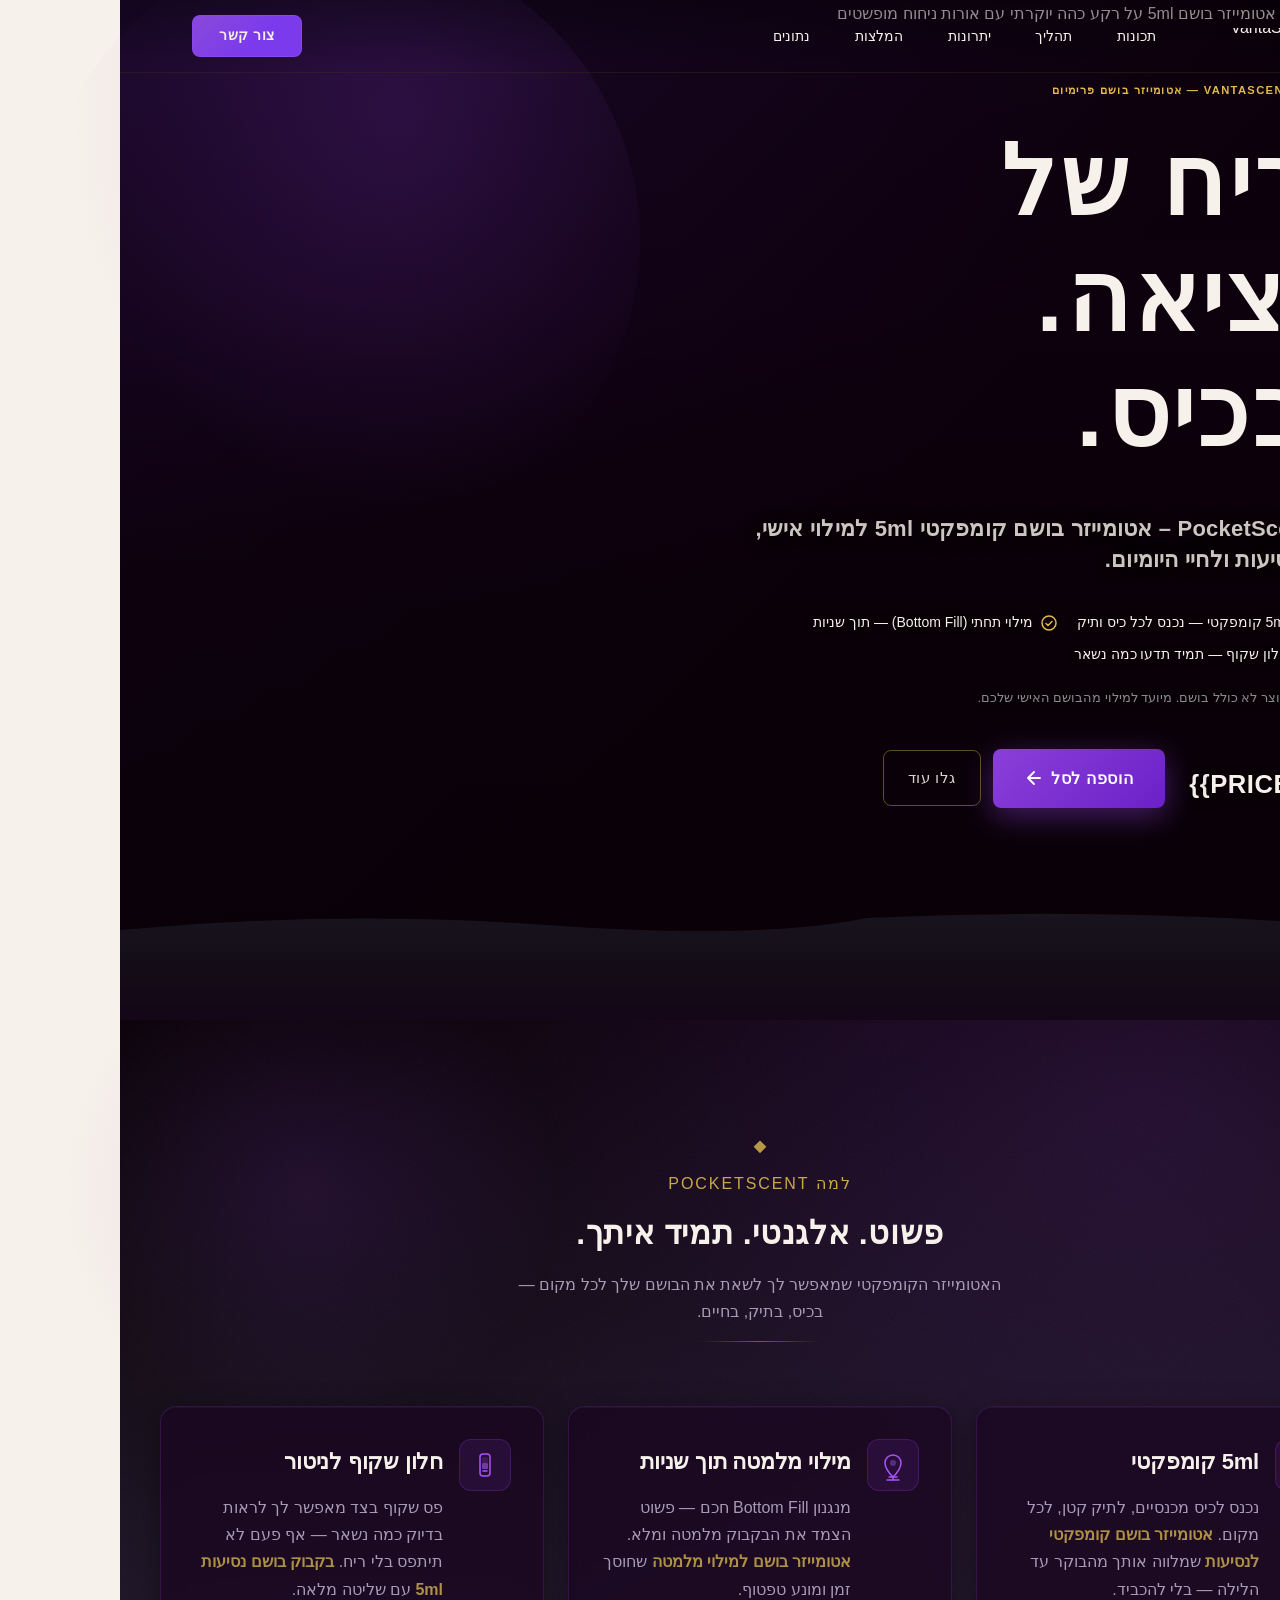
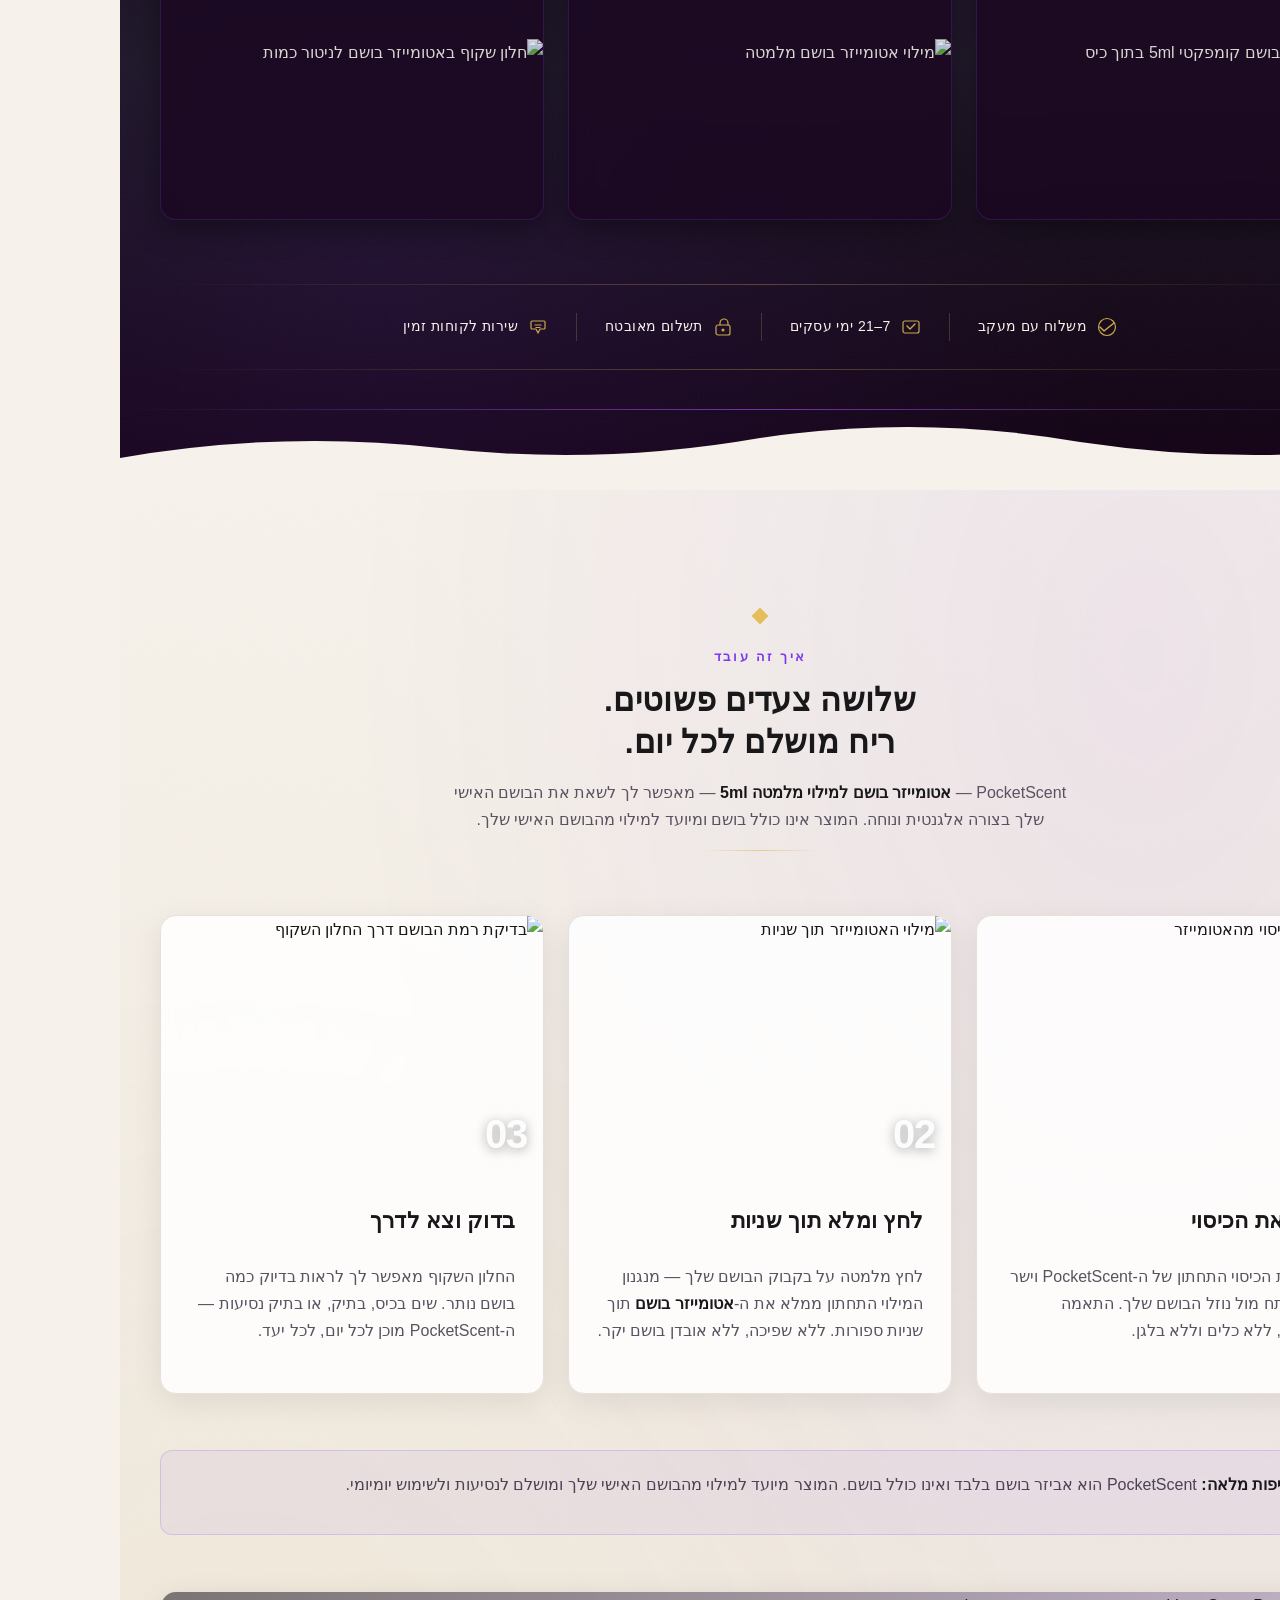
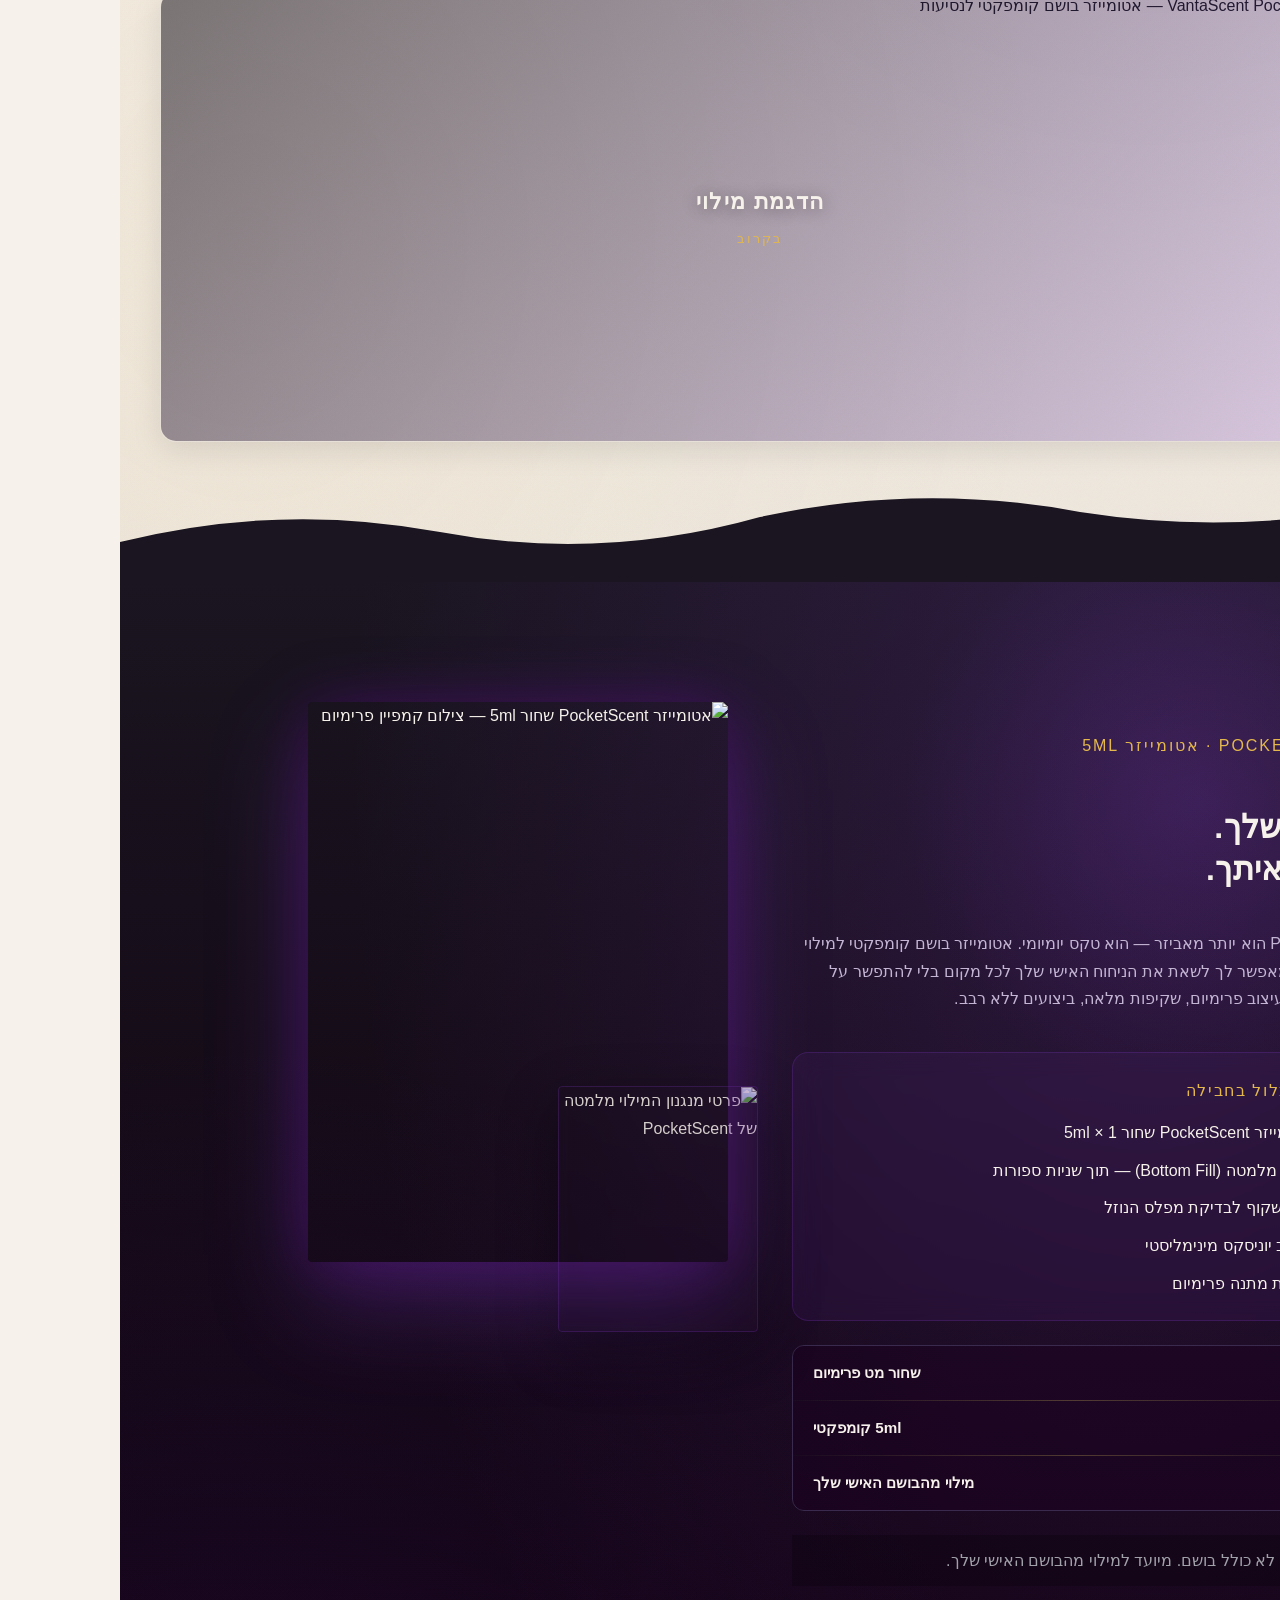
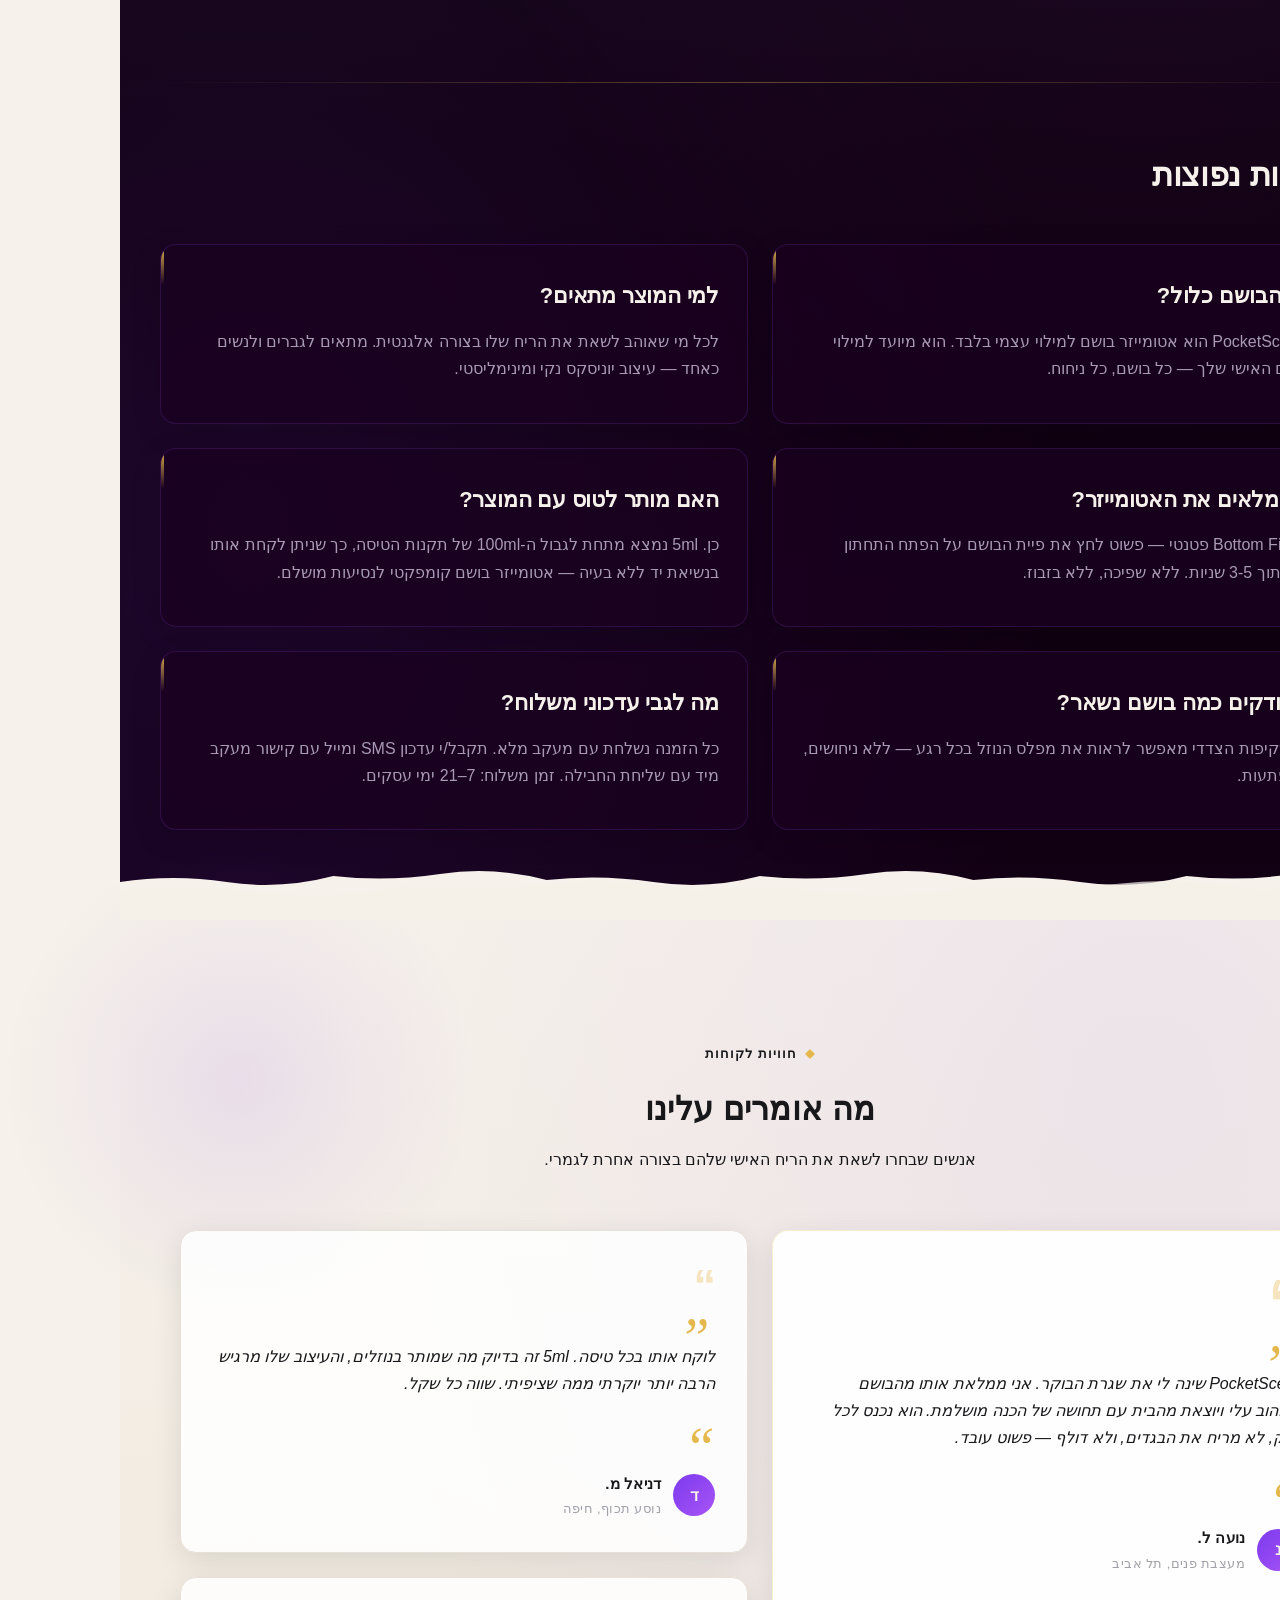
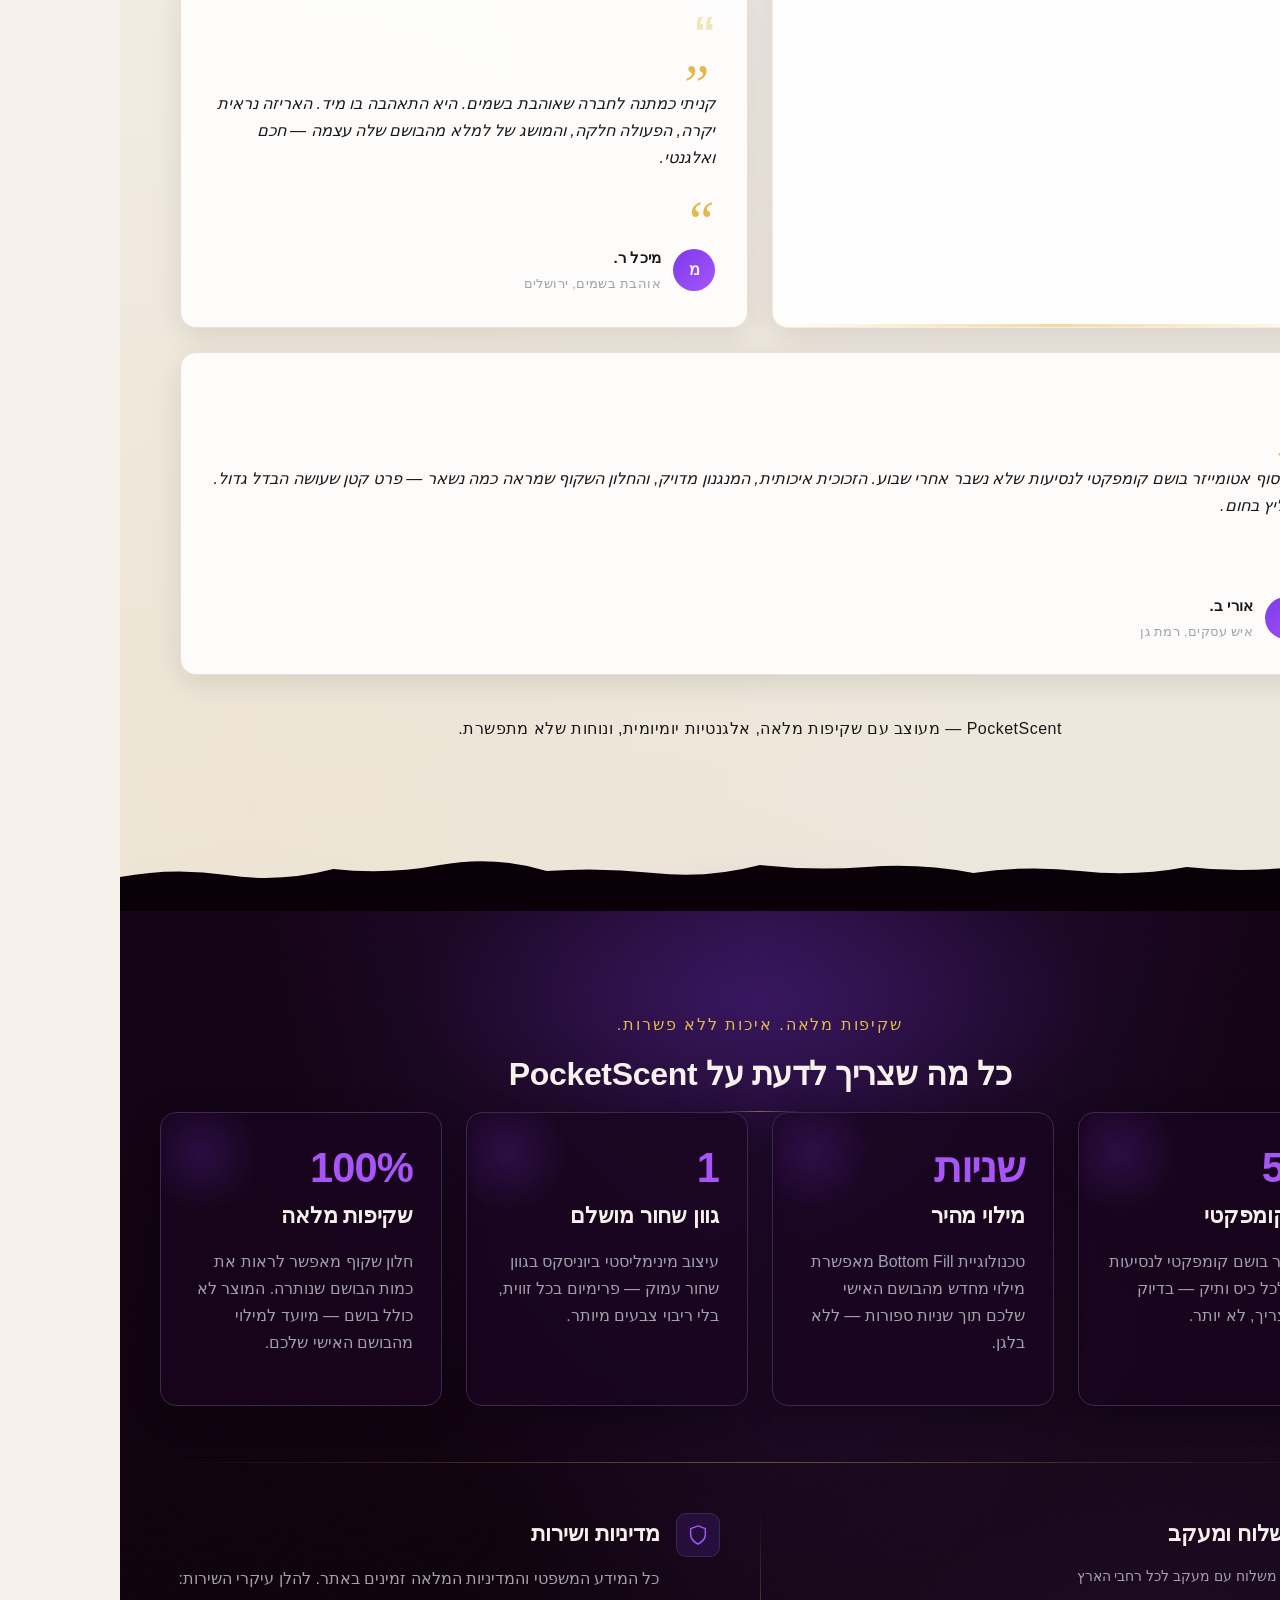
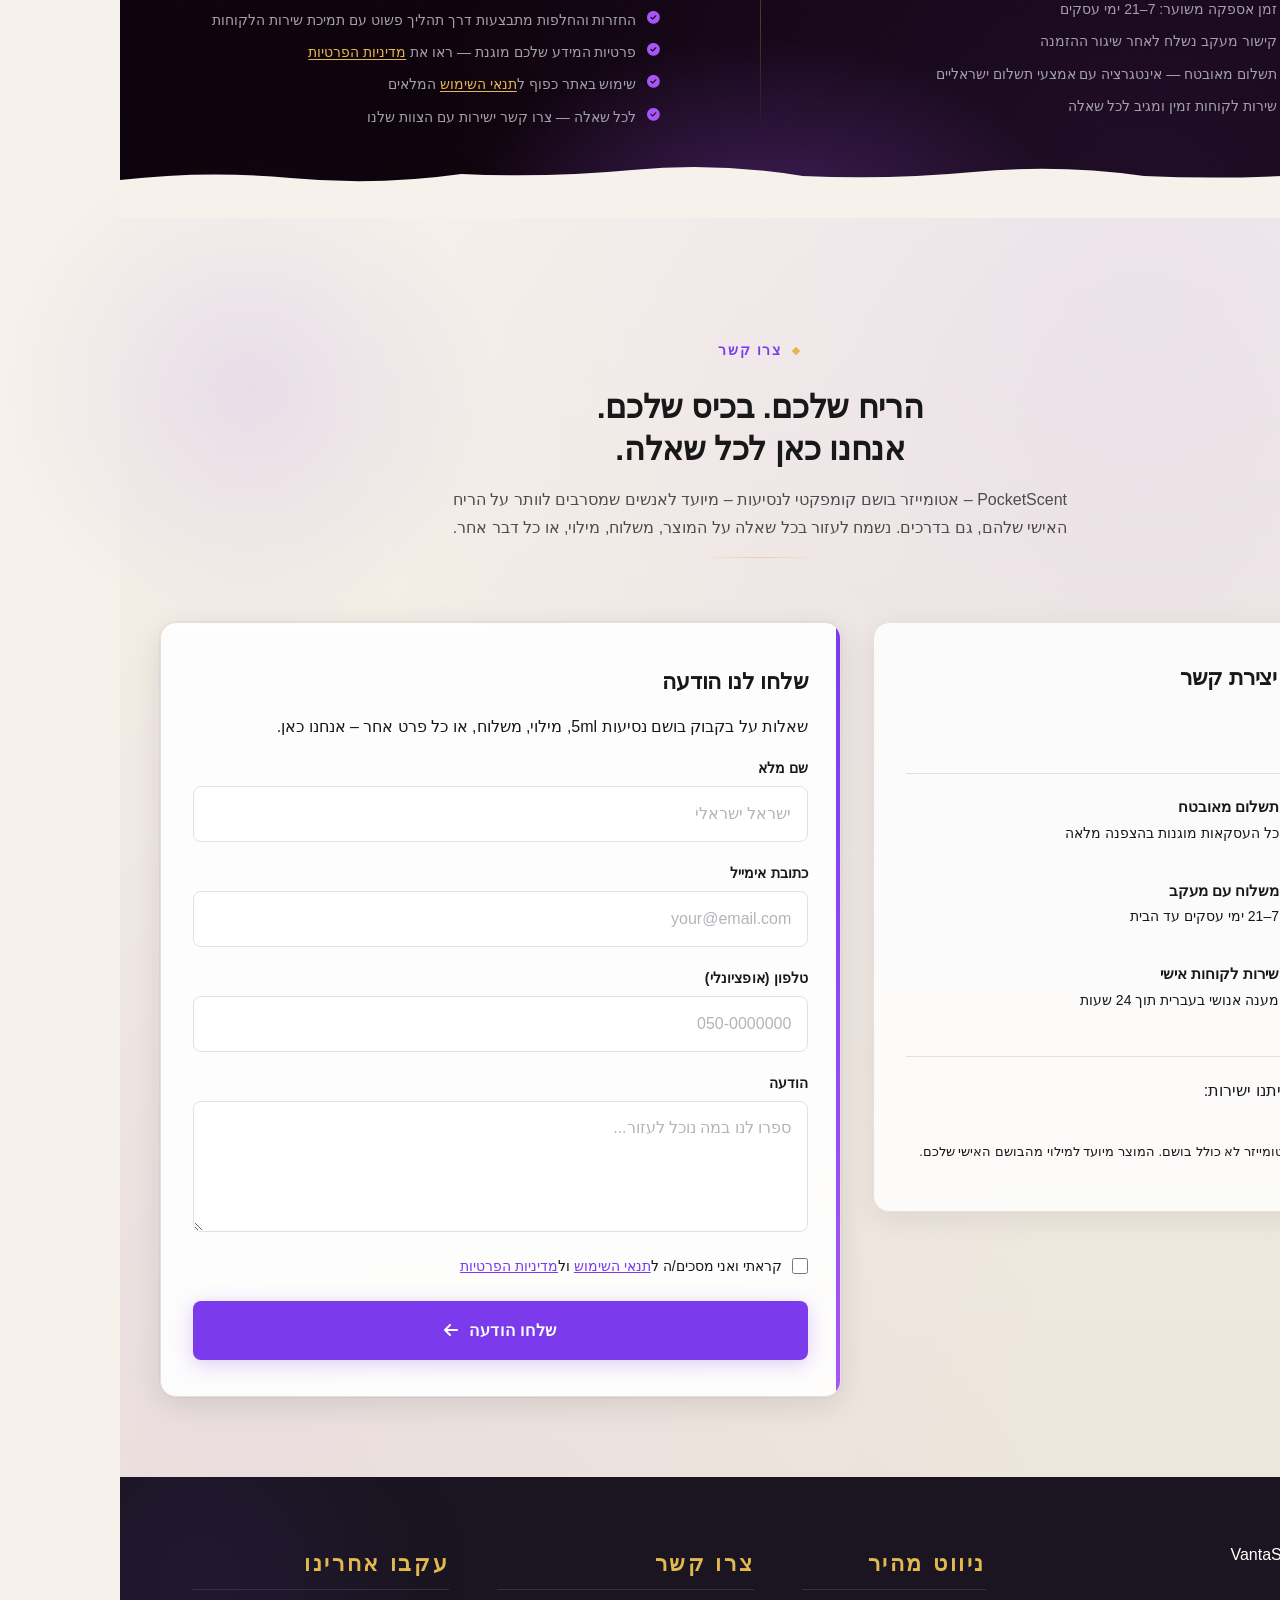
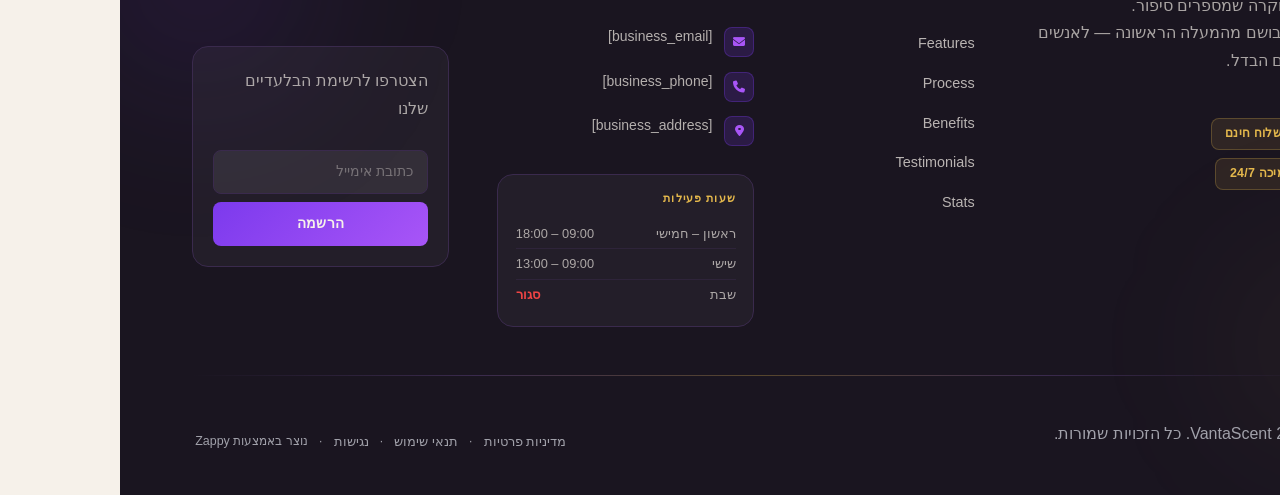
==== public/index.html @ e8fdf39e "Initial website commit" ====
<!doctype html><html dir="rtl" lang="he"><head><meta charset="UTF-8"><meta content="width=device-width,initial-scale=1" name="viewport"><meta content="index, follow" name="robots"><title>אטומייזר בושם קומפקטי לנסיעות — VantaScent</title><meta content="VantaScent is a premium Israeli boutique fragrance accessories brand with a deep luxury aesthetic. The brand centers around a single hero product — PocketScent," name="description"><meta content="אטומייזר בושם קומפקטי לנסיעות, בקבוק בושם נסיעות 5ml, אטומייזר בושם, אטומייזר בושם למילוי מלמטה" name="keywords"><link href="/assets/favicon.ico" rel="icon" type="image/x-icon"><link href="/assets/favicon-16x16.png" rel="icon" type="image/png" sizes="16x16"><link href="/assets/favicon-32x32.png" rel="icon" type="image/png" sizes="32x32"><link href="/assets/favicon-48x48.png" rel="icon" type="image/png" sizes="48x48"><link href="/assets/favicon-192x192.png" rel="icon" type="image/png" sizes="192x192"><link href="/assets/favicon-512x512.png" rel="icon" type="image/png" sizes="512x512"><link href="/assets/apple-touch-icon.png" rel="apple-touch-icon"><script>!function(){"use strict";var t="c3b5ca19-6f7d-4e27-9d75-b7941ff346d8",e="https://api.zappy5.com/api/analytics/track",a=18e5,n=2592e6,o=!0,i=!0,r=!0;var s=function(){var e="zappy_visitor_"+t,a=null;try{if(a=localStorage.getItem(e)){var o=JSON.parse(a),i=Date.now();if(i-o.created<n)return o.lastSeen=i,localStorage.setItem(e,JSON.stringify(o)),o.id}}catch(t){console.warn("Zappy Analytics: LocalStorage not available")}var r="zv_"+Date.now()+"_"+Math.random().toString(36).substr(2,9);try{localStorage.setItem(e,JSON.stringify({id:r,created:Date.now(),lastSeen:Date.now()}))}catch(t){}return r}(),c=function(){var e="zappy_session_"+t,n=null;try{if(n=sessionStorage.getItem(e)){var o=JSON.parse(n),i=Date.now();if(i-o.timestamp<a)return o.timestamp=i,sessionStorage.setItem(e,JSON.stringify(o)),o.id}}catch(t){console.warn("Zappy Analytics: SessionStorage not available")}var r="zs_"+Date.now()+"_"+Math.random().toString(36).substr(2,9);try{sessionStorage.setItem(e,JSON.stringify({id:r,timestamp:Date.now()}))}catch(t){}return r}();function l(a,n){n=n||{};var o={website_id:t,event_type:a,page_path:window.location.pathname,referrer:document.referrer||"direct",visitor_id:s,session_id:c,metadata:n};if(navigator.sendBeacon){var i=new Blob([JSON.stringify(o)],{type:"application/json"});navigator.sendBeacon(e,i)}else fetch(e,{method:"POST",headers:{"Content-Type":"application/json"},body:JSON.stringify(o),keepalive:!0}).catch(function(t){console.warn("Zappy Analytics: Failed to track event",t)})}o&&l("pageview",{title:document.title,url:window.location.href}),i&&document.addEventListener("click",function(t){var e=t.target;if("BUTTON"===e.tagName||e.closest("button")){var a="BUTTON"===e.tagName?e:e.closest("button");l("click",{element:"button",text:a.textContent.trim().substring(0,100),id:a.id||null,class:a.className||null})}else if("A"===e.tagName||e.closest("a")){var n="A"===e.tagName?e:e.closest("a");l("navigation",{element:"link",text:n.textContent.trim().substring(0,100),href:n.href,external:n.hostname!==window.location.hostname})}},!0),r&&document.addEventListener("submit",function(t){var e=t.target;l("form_submit",{form_id:e.id||null,form_name:e.name||null,form_action:e.action||null,form_method:e.method||"GET"})},!0);var d=Date.now();window.addEventListener("beforeunload",function(){l("page_unload",{time_on_page:Math.floor((Date.now()-d)/1e3),page_path:window.location.pathname})}),window.zappyAnalytics={track:l,getVisitorId:function(){return s},getSessionId:function(){return c}}}()</script><meta content="אטומייזר בושם קומפקטי לנסיעות — VantaScent" property="og:title"><meta content="VantaScent is a premium Israeli boutique fragrance accessories brand with a deep luxury aesthetic. The brand centers around a single hero product — PocketScent," property="og:description"><meta content="summary_large_image" name="twitter:card"><meta content="אטומייזר בושם קומפקטי לנסיעות — VantaScent" name="twitter:title"><meta content="VantaScent is a premium Israeli boutique fragrance accessories brand with a deep luxury aesthetic. The brand centers around a single hero product — PocketScent," name="twitter:description"><meta content="website" property="og:type"><meta content="he_IL" property="og:locale"><link href="https://cdnjs.cloudflare.com/ajax/libs/font-awesome/6.4.0/css/all.min.css" rel="stylesheet"><style>.skip-link{position:absolute;top:0;left:0;transform:translateY(-200%);padding:12px 18px;background:var(--bg-dark,#1a1a1a);color:var(--text-light,#fff);font-weight:600;border-radius:0 0 8px 0;z-index:10000}.skip-link:focus{transform:none;outline:2px solid var(--ring,#fff);outline-offset:2px}:focus-visible{outline:2px solid var(--ring,currentColor);outline-offset:3px}</style><link href="/assets/favicon.ico" rel="icon" type="image/x-icon"><link href="/assets/favicon-16x16.png" rel="icon" type="image/png" sizes="16x16"><link href="/assets/favicon-32x32.png" rel="icon" type="image/png" sizes="32x32"><link href="/assets/favicon-48x48.png" rel="icon" type="image/png" sizes="48x48"><link href="/assets/favicon-192x192.png" rel="icon" type="image/png" sizes="192x192"><link href="/assets/favicon-512x512.png" rel="icon" type="image/png" sizes="512x512"><link href="/assets/apple-touch-icon.png" rel="apple-touch-icon"><link href="https://cdn.jsdelivr.net/npm/vanilla-cookieconsent@3/dist/cookieconsent.css" rel="stylesheet"><script src="https://cdn.jsdelivr.net/npm/vanilla-cookieconsent@3/dist/cookieconsent.umd.js"></script><script src="https://cdn.jsdelivr.net/gh/mickidum/acc_toolbar/acctoolbar/acctoolbar.min.js"></script><link href="/styles.css" rel="stylesheet"><style id="zappy-dropdown-submenu-styles">#navMenu li:has(.sub-menu),.nav-menu li:has(.sub-menu),.navbar li:has(.sub-menu),nav li:has(.sub-menu){position:relative}#navMenu .sub-menu,.nav-menu .sub-menu,.navbar .sub-menu,nav .sub-menu{display:block!important;position:absolute!important;top:100%;left:0;min-width:220px;background:#fff;border-radius:8px;box-shadow:0 8px 25px rgba(0,0,0,.15);padding:8px 0;opacity:0;visibility:hidden;transform:translateY(10px);transition:all .3s ease;z-index:1000;list-style:none;pointer-events:none}#navMenu li:hover>.sub-menu,.nav-menu li:hover>.sub-menu,.navbar li:hover>.sub-menu,nav li:hover>.sub-menu{opacity:1!important;visibility:visible!important;transform:translateY(0)!important;pointer-events:auto!important}.sub-menu li{list-style:none;margin:0;padding:0}.sub-menu a{display:block!important;padding:10px 16px!important;color:var(--text-dark,#333)!important;font-weight:500;text-decoration:none;white-space:nowrap;transition:background-color .2s}.sub-menu .zappy-nav-child>a{padding-left:28px!important;font-size:.9em!important;opacity:.85!important}[dir=rtl] .sub-menu .zappy-nav-child>a,html[lang=ar] .sub-menu .zappy-nav-child>a,html[lang=he] .sub-menu .zappy-nav-child>a{padding-left:10px!important;padding-right:28px!important}.sub-menu .zappy-nav-parent>a{font-weight:600!important}.sub-menu a:hover{background-color:#f5f5f5}[dir=rtl] .nav-menu .sub-menu,[dir=rtl] .navbar .sub-menu,[dir=rtl] nav .sub-menu,html[lang=ar] .nav-menu .sub-menu,html[lang=ar] .navbar .sub-menu,html[lang=ar] nav .sub-menu,html[lang=he] .nav-menu .sub-menu,html[lang=he] .navbar .sub-menu,html[lang=he] nav .sub-menu{left:auto!important;right:0!important}.sub-menu:empty,.sub-menu:not(:has(li)):not(:has(> a)),.sub-menu:not(:has(li:not(.zappy-hidden-menu-item))):not(:has(> a)){display:none!important;opacity:0!important;visibility:hidden!important;pointer-events:none!important}li:has(.menu-group-title):hover>.sub-menu{opacity:1!important;visibility:visible!important;transform:translateY(0)!important;pointer-events:auto!important}#navMenu>li>.menu-group-title,.nav-menu>li>.menu-group-title{display:inline-block;padding:.5rem 1rem;cursor:default;user-select:none}@media (max-width:768px){#navMenu .sub-menu,.nav-menu .sub-menu,.navbar .sub-menu,nav .sub-menu{position:static!important;transform:none!important;box-shadow:none!important;background:0 0!important;max-height:0;overflow:hidden;opacity:0;visibility:hidden;transition:max-height .3s ease,opacity .3s ease;padding:0!important;border-radius:0!important}#navMenu .sub-menu.mobile-expanded,.nav-menu .sub-menu.mobile-expanded,.navbar .sub-menu.mobile-expanded{max-height:none!important;overflow-y:visible!important;opacity:1!important;visibility:visible!important;padding:8px 0 8px 16px!important}[dir=rtl] .sub-menu.mobile-expanded,html[lang=he] .sub-menu.mobile-expanded{padding:8px 16px 8px 0!important}#navMenu li:hover>.sub-menu,.nav-menu li:hover>.sub-menu,.navbar li:hover>.sub-menu,nav li:hover>.sub-menu{opacity:0;visibility:hidden;pointer-events:none}#navMenu li>.sub-menu.mobile-expanded,.nav-menu li>.sub-menu.mobile-expanded,.navbar li>.sub-menu.mobile-expanded,nav li>.sub-menu.mobile-expanded{opacity:1!important;visibility:visible!important;pointer-events:auto!important}#navMenu li:has(.sub-menu),.nav-menu li:has(.sub-menu),.navbar li:has(.sub-menu),nav li:has(.sub-menu){display:flex!important;flex-wrap:wrap!important;align-items:center!important;position:relative!important;min-height:44px!important}#navMenu li:has(.sub-menu)>a,.nav-menu li:has(.sub-menu)>a,.navbar li:has(.sub-menu)>a,nav li:has(.sub-menu)>a{flex:1!important;min-width:0!important}#navMenu li:has(.sub-menu)>.menu-group-title,.nav-menu li:has(.sub-menu)>.menu-group-title,.navbar li:has(.sub-menu)>.menu-group-title,nav li:has(.sub-menu)>.menu-group-title{flex:1!important;min-width:0!important;padding:0!important;line-height:inherit!important}#navMenu li:has(.sub-menu)>.sub-menu,.nav-menu li:has(.sub-menu)>.sub-menu,.navbar li:has(.sub-menu)>.sub-menu,nav li:has(.sub-menu)>.sub-menu{flex-basis:100%!important;width:100%!important}#navMenu li:has(.sub-menu)>a [class*=arrow],#navMenu li:has(.sub-menu)>a [class*=chevron],.nav-menu li:has(.sub-menu)>a .fa-angle-down,.nav-menu li:has(.sub-menu)>a .fa-chevron-down,.nav-menu li:has(.sub-menu)>a [class*=arrow],.nav-menu li:has(.sub-menu)>a [class*=chevron],nav li:has(.sub-menu)>a [class*=arrow],nav li:has(.sub-menu)>a [class*=chevron]{display:none!important;visibility:hidden!important}.mobile-submenu-toggle{display:flex!important;align-items:center!important;justify-content:center!important;width:44px!important;height:auto!important;background:0 0!important;border:none!important;cursor:pointer!important;color:var(--text-light)!important;position:static!important;flex-shrink:0!important;align-self:stretch!important;z-index:2!important;padding:0!important;margin:0!important}.mobile-submenu-toggle::after{content:''!important;width:0!important;height:0!important;border-left:6px solid transparent!important;border-right:6px solid transparent!important;border-top:7px solid currentColor!important;transition:transform .3s ease!important}.mobile-submenu-toggle.expanded::after{transform:rotate(180deg)!important}.sub-menu a{padding:10px 0!important;display:block!important;color:var(--text-light)!important;white-space:normal!important}.sub-menu .zappy-nav-child>a{padding-left:28px!important;font-size:.9em!important;opacity:.85!important}[dir=rtl] .sub-menu .zappy-nav-child>a,html[lang=ar] .sub-menu .zappy-nav-child>a,html[lang=he] .sub-menu .zappy-nav-child>a{padding-left:0!important;padding-right:28px!important}.sub-menu .zappy-nav-parent>a{font-weight:600!important}#navMenu.active,.nav-menu.active{max-width:100vw!important;overflow-x:hidden!important;box-sizing:border-box!important}.navbar .sub-menu li a,.zappy-products-dropdown .sub-menu a,nav.navbar .sub-menu li a{color:var(--text-light)!important}}@media (min-width:769px){.mobile-submenu-toggle{display:none!important}}</style><style id="zappy-widget-visibility">html[dir=rtl] .whatsapp-float{right:20px!important;left:auto!important}html:not([dir]) .whatsapp-float,html[dir=ltr] .whatsapp-float{left:20px!important;right:auto!important}html[dir=rtl] #mic-access-tool-general-button,html[dir=rtl] #mic-init-access-tool #mic-access-tool-general-button,html[dir=rtl] #mic-init-access-tool .mic-access-tool-general-button,html[dir=rtl] ._access-icon,html[dir=rtl] .mic-access-tool-general-button{left:20px!important;right:auto!important}html:not([dir]) #mic-access-tool-general-button,html:not([dir]) #mic-init-access-tool #mic-access-tool-general-button,html:not([dir]) #mic-init-access-tool .mic-access-tool-general-button,html:not([dir]) ._access-icon,html:not([dir]) .mic-access-tool-general-button,html[dir=ltr] #mic-access-tool-general-button,html[dir=ltr] #mic-init-access-tool #mic-access-tool-general-button,html[dir=ltr] #mic-init-access-tool .mic-access-tool-general-button,html[dir=ltr] ._access-icon,html[dir=ltr] .mic-access-tool-general-button{right:20px!important;left:auto!important}@media (max-width:768px){.whatsapp-float{display:flex!important}}@media (min-width:769px){.whatsapp-float{display:flex!important}}@media (max-width:768px){#mic-access-tool-general-button,#mic-init-access-tool #mic-access-tool-general-button,#mic-init-access-tool .mic-access-tool-general-button,._access-icon,.mic-access-tool-general-button{display:flex!important;visibility:visible!important;opacity:1!important;pointer-events:auto!important}#mic-access-tool-box.opened-mic-access-tool,#mic-init-access-tool #mic-access-tool-box.opened-mic-access-tool,.mic-access-tool-box.opened-mic-access-tool{visibility:visible!important;opacity:1!important;pointer-events:auto!important}}@media (min-width:769px){#mic-access-tool-general-button,#mic-init-access-tool #mic-access-tool-general-button,#mic-init-access-tool .mic-access-tool-general-button,._access-icon,.mic-access-tool-general-button{display:flex!important;visibility:visible!important;opacity:1!important;pointer-events:auto!important}#mic-access-tool-box.opened-mic-access-tool,#mic-init-access-tool #mic-access-tool-box.opened-mic-access-tool,.mic-access-tool-box.opened-mic-access-tool{visibility:visible!important;opacity:1!important;pointer-events:auto!important}}</style></head><body><a href="#main" class="skip-link">דלג לתוכן הראשי</a><nav class="navbar" dir="rtl"><button class="mobile-toggle" aria-label="Menu" id="mobileToggle"><svg viewBox="0 0 24 24" height="24" width="24" fill="none" class="hamburger-icon"><path d="M3 12h18M3 6h18M3 18h18" stroke="currentColor" stroke-width="2" stroke-linecap="round"></path></svg> <svg viewBox="0 0 24 24" height="24" width="24" fill="none" class="close-icon" style="display:none"><path d="M18 6L6 18M6 6l12 12" stroke="currentColor" stroke-width="2" stroke-linecap="round"></path></svg></button> <button class="phone-header-btn" aria-label="Call" data-phone=""><svg viewBox="0 0 24 24" height="20" width="20" fill="currentColor"><path d="M22 16.92v3a2 2 0 0 1-2.18 2 19.79 19.79 0 0 1-8.63-3.07 19.5 19.5 0 0 1-6-6 19.79 19.79 0 0 1-3.07-8.67A2 2 0 0 1 4.11 2h3a2 2 0 0 1 2 1.72 12.84 12.84 0 0 0 .7 2.81 2 2 0 0 1-.45 2.11L8.09 9.91a16 16 0 0 0 6 6l1.27-1.27a2 2 0 0 1 2.11-.45 12.84 12.84 0 0 0 2.81.7A2 2 0 0 1 22 16.92z"></path></svg></button><div class="nav-container"><div class="nav-right-group"><div class="nav-brand"><a href="/" class="logo-link"><img alt="VantaScent" src="/assets/site-----image-1.webp" class="logo"></a></div><ul class="nav-menu" id="navMenu"><li><a href="#features">תכונות</a></li><li><a href="#process">תהליך</a></li><li><a href="#benefits">יתרונות</a></li><li><a href="#testimonials">המלצות</a></li><li><a href="#stats">נתונים</a></li></ul></div><div class="nav-cta-container"><a href="#contact" class="nav-cta-btn">צור קשר</a></div></div></nav><script>window.addEventListener("load",function(){const e=document.querySelector(".navbar, nav, header");if(!e)return void console.log("[Navbar] Navbar element not found");let t=document.getElementById("mobileToggle")||document.querySelector(".mobile-toggle")||document.querySelector(".hamburger")||document.querySelector(".hamburger-menu")||document.querySelector(".menu-toggle")||document.querySelector(".burger-menu")||document.querySelector('[aria-label="Menu"]')||document.querySelector('[aria-label="תפריט"]');const n=document.querySelector(".phone-header-btn"),o=window.getComputedStyle(e);let r=o.backgroundColor;if(console.log("[Navbar] Initial navbar background:",r),"transparent"===r||"rgba(0, 0, 0, 0)"===r||r.startsWith("rgba")&&r.includes(", 0)")){const e=o.backgroundImage;if(e&&"none"!==e)console.log("[Navbar] Navbar has background image/gradient, using dark text"),r="rgb(240, 240, 240)";else{const e=window.getComputedStyle(document.body).backgroundColor;console.log("[Navbar] Navbar transparent, using body background:",e),r=e}}const a=r.match(/\d+/g);if(a&&a.length>=3){const e=(.299*parseInt(a[0])+.587*parseInt(a[1])+.114*parseInt(a[2]))/255;console.log("[Navbar] Mobile button colors preserved from Claude CSS (luminance:",e.toFixed(2)+")");const o=document.createElement("style");o.id="zappy-mobile-nav-fix";document.documentElement.lang;document.documentElement.dir,o.textContent='\n        /* Hide mobile buttons on desktop, show only on mobile */\n        @media (min-width: 769px) {\n          .mobile-toggle,\n          .phone-header-btn {\n            display: none !important;\n          }\n        }\n        \n        /* Show and position mobile buttons correctly on mobile */\n        @media (max-width: 768px) {\n          .navbar,\n          nav.navbar {\n            min-height: 70px !important;\n          }\n\n          .mobile-toggle,\n          .phone-header-btn {\n            position: absolute !important;\n            top: 0 !important;\n            bottom: 0 !important;\n            margin-top: auto !important;\n            margin-bottom: auto !important;\n            transform: none !important;\n            z-index: 1001 !important;\n            display: flex !important;\n            align-items: center !important;\n            justify-content: center !important;\n            width: 36px !important;\n            height: 36px !important;\n            border-radius: 50% !important;\n            border: none !important;\n            cursor: pointer !important;\n            padding: 6px !important;\n            background: none !important;\n            color: var(--nav-text, var(--text-light)) !important;\n            touch-action: manipulation !important;\n            -webkit-tap-highlight-color: transparent !important;\n          }\n\n          html[data-zappy-site-type="ecommerce"] .phone-header-btn,\n          body[data-zappy-site-type="ecommerce"] .phone-header-btn,\n          html[data-zappy-site-type="ecommerce"] header .phone-header-btn,\n          html[data-zappy-site-type="ecommerce"] nav .phone-header-btn {\n            display: none !important;\n            visibility: hidden !important;\n            width: 0 !important;\n            height: 0 !important;\n            min-width: 0 !important;\n            overflow: hidden !important;\n          }\n          \n          /* LTR positioning (default): hamburger LEFT, phone RIGHT */\n          html:not([dir="rtl"]):not([lang="he"]):not([lang="ar"]) .mobile-toggle,\n          html[dir="ltr"] .mobile-toggle {\n            left: 12px !important;\n            right: auto !important;\n          }\n          html:not([dir="rtl"]):not([lang="he"]):not([lang="ar"]) .phone-header-btn,\n          html[dir="ltr"] .phone-header-btn {\n            right: 12px !important;\n            left: auto !important;\n          }\n          \n          /* RTL positioning: hamburger RIGHT, phone LEFT */\n          html[dir="rtl"] .mobile-toggle,\n          html[lang="he"] .mobile-toggle,\n          html[lang="ar"] .mobile-toggle {\n            right: 12px !important;\n            left: auto !important;\n          }\n          html[dir="rtl"] .phone-header-btn,\n          html[lang="he"] .phone-header-btn,\n          html[lang="ar"] .phone-header-btn {\n            left: 12px !important;\n            right: auto !important;\n          }\n          \n          /* CRITICAL: Ensure nav-container has min-height on mobile */\n          /* All children are positioned absolutely/fixed on mobile, so height:auto collapses to 0 */\n          .nav-container {\n            min-height: 70px !important;\n            position: relative !important;\n          }\n          \n          /* Ensure SVG icons are properly sized and inherit color */\n          .mobile-toggle svg,\n          .phone-header-btn svg {\n            width: 24px !important;\n            height: 24px !important;\n            /* Don\'t force display - let JavaScript control hamburger/close toggle */\n          }\n          \n          /* Reset nav-cta-container on mobile - remove desktop box-shadow/padding */\n          /* that creates a visible ghost box when CTA button is hidden */\n          .nav-cta-container {\n            box-shadow: none !important;\n            padding: 0 !important;\n          }\n          \n          /* Hide nav-cta-container entirely on mobile when there\'s no lang-switcher */\n          /* (only the CTA button is inside, and it\'s hidden on mobile) */\n          .nav-cta-container:not(:has(.lang-switcher)) {\n            display: none !important;\n          }\n          \n          /* CRITICAL: Prevent hero image fade gradient from bleeding over headline text */\n          /* The .image-fade-gradient has bottom: -30px (extends below parent) */\n          /* On mobile stacked layout, this overlaps the h1 text below the image */\n          .hero-image-column {\n            overflow: hidden !important;\n          }\n          .image-fade-gradient {\n            bottom: 0 !important;\n          }\n          \n          /* Hide desktop language switcher on mobile - hamburger menu handles it */\n          /* High specificity to override stored CSS */\n          .lang-switcher,\n          .nav-cta-container .lang-switcher,\n          .nav-container .lang-switcher,\n          .navbar .lang-switcher,\n          .navbar .nav-cta-container .lang-switcher {\n            display: none !important;\n          }\n        }\n      ';const r=document.getElementById("zappy-mobile-nav-fix");r&&r.remove(),document.head.appendChild(o),console.log("[Navbar] Critical CSS injected for mobile nav positioning");const i=window.innerWidth<=768;if(t){const e=t.querySelector(".hamburger-icon"),n=t.querySelector(".close-icon");e&&(e.style.setProperty("width","24px","important"),e.style.setProperty("height","24px","important"),e.style.setProperty("display","block","important")),n&&(n.style.setProperty("width","24px","important"),n.style.setProperty("height","24px","important"),n.style.setProperty("display","none","important")),i?(t.style.setProperty("position","absolute","important"),t.style.setProperty("top","0","important"),t.style.setProperty("bottom","0","important"),t.style.setProperty("margin-top","auto","important"),t.style.setProperty("margin-bottom","auto","important"),t.style.setProperty("transform","none","important"),t.style.setProperty("z-index","1001","important"),t.style.removeProperty("left"),t.style.removeProperty("right"),console.log("[Navbar] Mobile toggle positioning applied (mobile viewport)")):(t.style.removeProperty("position"),t.style.removeProperty("top"),t.style.removeProperty("transform"),t.style.removeProperty("z-index"),t.style.removeProperty("left"),t.style.removeProperty("right"),console.log("[Navbar] Desktop viewport - cleared mobile toggle inline positioning"))}if(n){const e=n.querySelector("svg");e&&(e.style.width="24px",e.style.height="24px",e.setAttribute("width","24"),e.setAttribute("height","24")),i?(n.style.setProperty("position","absolute","important"),n.style.setProperty("top","0","important"),n.style.setProperty("bottom","0","important"),n.style.setProperty("margin-top","auto","important"),n.style.setProperty("margin-bottom","auto","important"),n.style.setProperty("transform","none","important"),n.style.setProperty("z-index","1001","important"),n.style.removeProperty("left"),n.style.removeProperty("right"),console.log("[Navbar] Phone button positioning applied (mobile viewport)")):(n.style.removeProperty("position"),n.style.removeProperty("top"),n.style.removeProperty("transform"),n.style.removeProperty("z-index"),n.style.removeProperty("left"),n.style.removeProperty("right"),console.log("[Navbar] Desktop viewport - cleared phone button inline positioning"))}}else console.log("[Navbar] Could not parse background color:",r);t=document.getElementById("mobileToggle")||document.querySelector(".mobile-toggle")||document.querySelector(".hamburger")||document.querySelector(".hamburger-menu")||document.querySelector(".menu-toggle")||document.querySelector(".burger-menu")||document.querySelector('[aria-label="Menu"]')||document.querySelector('[aria-label="תפריט"]');const i=document.getElementById("navMenu")||document.querySelector(".nav-menu")||document.querySelector(".nav-links")||document.querySelector("nav ul:not(.submenu)");if(!t||!i)return void console.log("[Navbar] Mobile toggle or menu not found:",{toggle:!!t,menu:!!i});i.id||(i.id="navMenu"),console.log("[Navbar] Initializing mobile menu...");const l=t.cloneNode(!0);t.parentNode.replaceChild(l,t);var s=0;function p(e){var t=Date.now();t-s<300||(s=t,function(e){e.preventDefault(),e.stopPropagation();const t=l.querySelector(".hamburger-icon"),n=l.querySelector(".close-icon");i.classList.contains("active")?(i.classList.remove("active"),t&&t.style.setProperty("display","block","important"),n&&n.style.setProperty("display","none","important"),document.body.style.overflow="",console.log("[Navbar] Menu closed")):(i.classList.add("active"),t&&t.style.setProperty("display","none","important"),n&&n.style.setProperty("display","block","important"),document.body.style.overflow="hidden",console.log("[Navbar] Menu opened"))}(e))}l.addEventListener("click",p),l.addEventListener("touchend",p),i.querySelectorAll("a").forEach(function(e){e.addEventListener("click",function(){if("#"===this.getAttribute("href"))return;const e=l.querySelector(".hamburger-icon"),t=l.querySelector(".close-icon");i.classList.remove("active"),e&&e.style.setProperty("display","block","important"),t&&t.style.setProperty("display","none","important"),document.body.style.overflow="",console.log("[Navbar] Menu closed (link clicked)")})});var m=i.querySelectorAll(".dropdown-toggle");m.forEach(function(e){e.addEventListener("click",function(e){e.preventDefault(),e.stopPropagation();var t=this.closest(".nav-dropdown");t&&(t.parentNode.querySelectorAll(".nav-dropdown.open").forEach(function(e){e!==t&&e.classList.remove("open")}),t.classList.toggle("open"),console.log("[Navbar] Dropdown toggled:",t.classList.contains("open")?"open":"closed"))})}),document.addEventListener("click",function(e){e.target.closest(".nav-dropdown")||document.querySelectorAll(".nav-dropdown.open").forEach(function(e){e.classList.remove("open")})}),console.log("[Navbar] Dropdown handlers initialized for "+m.length+" dropdowns"),n&&n.addEventListener("click",function(){const e=document.querySelectorAll('a[href^="tel:"]'),t=e.length>0?e[0].getAttribute("href").replace("tel:",""):"[business_phone]";window.location.href="tel:"+t,console.log("[Navbar] Phone button clicked")}),console.log("[Navbar] Mobile menu initialized successfully")})</script><main id="main"><section class="index-hero-section" data-band-index="0" data-layout-spec="בית-hero" dir="rtl" data-hero-type="fullscreen-scrim"><div class="index-hero-bg"><img alt="PocketScent – אטומייזר בושם 5ml על רקע כהה יוקרתי עם אורות ניחוח מופשטים" src="/assets/site-index-hero-image-1.webp" data-context="A cinematic, ultra-premium product photography of a sleek black 5ml perfume atomizer (PocketScent) resting on a dark obsidian surface with smoked-glass reflections. The environment is deeply dramatic: blackened plum and aubergine tones, abstract luminous fragrance light trails in soft violet and gold wisps curling upward from the atomizer, bokeh-style background with deep shadows and rich purple radial glow emanating from behind the product. The atomizer has a metallic sheen with subtle edge highlights. Mood: high-end European perfume house, cinematic, sensual, minimal, luxury boutique." data-placeholder="index-hero-image-1" height="720" loading="eager" width="1200" data-hero-bg="true" fetchpriority="high"></div><div class="index-hero-scrim" aria-hidden="true"></div><div class="index-hero-mist" aria-hidden="true"></div><div class="index-hero-container"><div class="index-hero-content"><div class="index-hero-eyebrow"><span class="index-hero-diamond" aria-hidden="true"></span> <span class="index-hero-eyebrow-text">VantaScent — אטומייזר בושם פרימיום</span></div><h1 class="index-hero-h1">ריח של יציאה.<br>בכיס.</h1><h3 class="index-hero-subtitle">PocketScent – אטומייזר בושם קומפקטי 5ml למילוי אישי,<br>לנסיעות ולחיי היומיום.</h3><ul class="index-hero-bullets"><li class="index-hero-bullet"><span class="index-hero-bullet-icon" aria-hidden="true"><svg viewBox="0 0 16 16" xmlns="http://www.w3.org/2000/svg" height="16" width="16" fill="none" data-element-type="icon" data-icon-type="svg"><circle cx="8" cy="8" r="7" stroke="currentColor" stroke-width="1.5"></circle><path d="M5 8.5l2 2 4-4" stroke="currentColor" stroke-width="1.5" stroke-linecap="round" stroke-linejoin="round"></path></svg> </span><span>5ml קומפקטי — נכנס לכל כיס ותיק</span></li><li class="index-hero-bullet"><span class="index-hero-bullet-icon" aria-hidden="true"><svg viewBox="0 0 16 16" xmlns="http://www.w3.org/2000/svg" height="16" width="16" fill="none" data-element-type="icon" data-icon-type="svg"><circle cx="8" cy="8" r="7" stroke="currentColor" stroke-width="1.5"></circle><path d="M5 8.5l2 2 4-4" stroke="currentColor" stroke-width="1.5" stroke-linecap="round" stroke-linejoin="round"></path></svg> </span><span>מילוי תחתי (Bottom Fill) — תוך שניות</span></li><li class="index-hero-bullet"><span class="index-hero-bullet-icon" aria-hidden="true"><svg viewBox="0 0 16 16" xmlns="http://www.w3.org/2000/svg" height="16" width="16" fill="none" data-element-type="icon" data-icon-type="svg"><circle cx="8" cy="8" r="7" stroke="currentColor" stroke-width="1.5"></circle><path d="M5 8.5l2 2 4-4" stroke="currentColor" stroke-width="1.5" stroke-linecap="round" stroke-linejoin="round"></path></svg> </span><span>חלון שקוף — תמיד תדעו כמה נשאר</span></li></ul><p class="index-hero-transparency">המוצר לא כולל בושם. מיועד למילוי מהבושם האישי שלכם.</p><div class="index-hero-actions"><div class="index-hero-price-badge"><span class="index-hero-price-label">מחיר</span> <span class="index-hero-price-value">{{PRICE}}</span></div><div class="index-hero-cta-row"><a href="#product" class="index-hero-btn-primary"><span>הוספה לסל</span> <svg viewBox="0 0 18 18" xmlns="http://www.w3.org/2000/svg" height="18" width="18" fill="none" data-element-type="icon" data-icon-type="svg" aria-hidden="true"><path d="M9 3L3 9m0 0l6 6m-6-6h12" stroke="currentColor" stroke-width="1.8" stroke-linecap="round" stroke-linejoin="round"></path></svg> </a><a href="#about" class="index-hero-btn-secondary">גלו עוד</a></div></div></div></div><div class="index-hero-divider-wrapper" aria-hidden="true"><svg viewBox="0 0 1200 120" xmlns="http://www.w3.org/2000/svg" aria-hidden="true" data-no-icon-edit="true" preserveAspectRatio="none"><defs><linearGradient id="heroFadeGrad" x1="0" x2="0" y1="0" y2="1"><stop offset="0%" stop-color="transparent"></stop><stop offset="100%" stop-color="#120014"></stop></linearGradient></defs><path d="M0,120 L0,30 Q200,10 400,25 T700,18 Q900,8 1100,22 T1200,15 L1200,120 Z" fill="#1A1520"></path><rect height="120" width="1200" x="0" y="0" fill="url(#heroFadeGrad)" opacity="0.7"></rect></svg></div></section><section class="index-features-section" data-band-index="1" data-layout-spec="בית-features" dir="rtl" id="features"><div class="index-features-grain" aria-hidden="true"></div><div class="index-features-glow" aria-hidden="true"></div><div class="index-features-container"><div class="index-features-intro"><div class="index-features-diamond-accent" aria-hidden="true"><svg viewBox="0 0 14 14" xmlns="http://www.w3.org/2000/svg" height="14" width="14" fill="none" aria-hidden="true" data-no-icon-edit="true"><rect height="9" width="9" x="7" y="0.5" fill="#C9A84C" opacity="0.9" transform="rotate(45 7 0.5)"></rect></svg></div><p class="index-features-eyebrow">למה PocketScent</p><h2 class="index-features-title">פשוט. אלגנטי. תמיד איתך.</h2><p class="index-features-subtitle">האטומייזר הקומפקטי שמאפשר לך לשאת את הבושם שלך לכל מקום — בכיס, בתיק, בחיים.</p><div class="index-features-rule" aria-hidden="true"></div></div><div class="index-features-grid"><article class="index-features-card"><div class="index-features-card-inner"><div class="index-features-icon-wrap"><svg viewBox="0 0 32 32" xmlns="http://www.w3.org/2000/svg" height="32" width="32" fill="none" data-element-type="icon" data-icon-type="svg" aria-hidden="true"><rect height="24" width="12" x="10" y="4" fill="none" rx="4" stroke="currentColor" stroke-width="1.5"></rect><rect height="10" width="6" x="13" y="7" fill="currentColor" rx="2" opacity="0.3"></rect><line stroke="currentColor" stroke-linecap="round" stroke-width="1.5" x1="13" x2="19" y1="20" y2="20"></line><line stroke="currentColor" stroke-linecap="round" stroke-width="1.5" x1="14" x2="18" y1="23" y2="23"></line></svg></div><div class="index-features-card-content"><h3 class="index-features-card-title">5ml קומפקטי</h3><p class="index-features-card-text">נכנס לכיס מכנסיים, לתיק קטן, לכל מקום. <strong>אטומייזר בושם קומפקטי לנסיעות</strong> שמלווה אותך מהבוקר עד הלילה — בלי להכביד.</p></div></div><figure class="index-features-card-img-wrap"><img alt="אטומייזר בושם קומפקטי 5ml בתוך כיס" src="/assets/site-index-features-image-1.webp" data-context="A sleek 5ml black luxury perfume atomizer placed inside a trouser pocket, showing how compact and minimal it is. Dark moody lighting, velvet background, premium product photography style." data-placeholder="index-features-image-1" height="220" loading="lazy" width="400" decoding="async"></figure></article><article class="index-features-card"><div class="index-features-card-inner"><div class="index-features-icon-wrap"><svg viewBox="0 0 32 32" xmlns="http://www.w3.org/2000/svg" height="32" width="32" fill="none" data-element-type="icon" data-icon-type="svg" aria-hidden="true"><path d="M16 28 C16 28 8 20 8 14 C8 9.58 11.58 6 16 6 C20.42 6 24 9.58 24 14 C24 20 16 28 16 28Z" stroke="currentColor" stroke-width="1.5" fill="none"></path><circle cx="16" cy="14" r="3" fill="currentColor" opacity="0.4"></circle><path d="M12 28 L20 28" stroke="currentColor" stroke-width="1.5" stroke-linecap="round"></path><path d="M16 28 L16 31" stroke="currentColor" stroke-width="1.5" stroke-linecap="round"></path><path d="M10 31 L22 31" stroke="currentColor" stroke-width="1.5" stroke-linecap="round"></path></svg></div><div class="index-features-card-content"><h3 class="index-features-card-title">מילוי מלמטה תוך שניות</h3><p class="index-features-card-text">מנגנון Bottom Fill חכם — פשוט הצמד את הבקבוק מלמטה ומלא. <strong>אטומייזר בושם למילוי מלמטה</strong> שחוסך זמן ומונע טפטוף.</p></div></div><figure class="index-features-card-img-wrap"><img alt="מילוי אטומייזר בושם מלמטה" src="/assets/site-index-features-image-2.webp" data-context="Close-up of a black luxury perfume atomizer being refilled from the bottom with a perfume bottle, showing the bottom-fill mechanism. Dark studio lighting, purple accent glow, macro photography." data-placeholder="index-features-image-2" height="220" loading="lazy" width="400" decoding="async"></figure></article><article class="index-features-card"><div class="index-features-card-inner"><div class="index-features-icon-wrap"><svg viewBox="0 0 32 32" xmlns="http://www.w3.org/2000/svg" height="32" width="32" fill="none" data-element-type="icon" data-icon-type="svg" aria-hidden="true"><rect height="22" width="10" x="11" y="5" fill="none" rx="3" stroke="currentColor" stroke-width="1.5"></rect><rect height="12" width="6" x="13" y="8" fill="currentColor" rx="1.5" opacity="0.18"></rect><rect height="6" width="6" x="13" y="14" fill="currentColor" rx="1.5" opacity="0.5"></rect><line stroke="currentColor" stroke-linecap="round" stroke-width="1.5" x1="14" x2="18" y1="22" y2="22"></line></svg></div><div class="index-features-card-content"><h3 class="index-features-card-title">חלון שקוף לניטור</h3><p class="index-features-card-text">פס שקוף בצד מאפשר לך לראות בדיוק כמה נשאר — אף פעם לא תיתפס בלי ריח. <strong>בקבוק בושם נסיעות 5ml</strong> עם שליטה מלאה.</p></div></div><figure class="index-features-card-img-wrap"><img alt="חלון שקוף באטומייזר בושם לניטור כמות" src="/assets/site-index-features-image-3.webp" data-context="Black luxury perfume atomizer with a transparent window strip showing the fragrance level inside. Elegant dark background with subtle purple glow, product detail shot." data-placeholder="index-features-image-3" height="220" loading="lazy" width="400" decoding="async"></figure></article></div><div class="index-features-trust-strip"><div class="index-features-trust-rule" aria-hidden="true"></div><div class="index-features-trust-items"><div class="index-features-trust-item"><span class="index-features-trust-icon" aria-hidden="true"><svg viewBox="0 0 20 20" xmlns="http://www.w3.org/2000/svg" height="20" width="20" fill="none" data-element-type="icon" data-icon-type="svg"><path d="M3 10L7 14L17 6" stroke="currentColor" stroke-width="1.5" stroke-linecap="round" stroke-linejoin="round"></path><circle cx="10" cy="10" r="8.5" stroke="currentColor" stroke-width="1.2"></circle></svg> </span><span class="index-features-trust-text">משלוח עם מעקב</span></div><div class="index-features-trust-sep" aria-hidden="true"></div><div class="index-features-trust-item"><span class="index-features-trust-icon" aria-hidden="true"><svg viewBox="0 0 20 20" xmlns="http://www.w3.org/2000/svg" height="20" width="20" fill="none" data-element-type="icon" data-icon-type="svg"><rect height="12" width="16" x="2" y="4" fill="none" rx="2" stroke="currentColor" stroke-width="1.2"></rect><path d="M6 9 L9 12 L14 7" stroke="currentColor" stroke-width="1.4" stroke-linecap="round" stroke-linejoin="round"></path></svg> </span><span class="index-features-trust-text">7–21 ימי עסקים</span></div><div class="index-features-trust-sep" aria-hidden="true"></div><div class="index-features-trust-item"><span class="index-features-trust-icon" aria-hidden="true"><svg viewBox="0 0 20 20" xmlns="http://www.w3.org/2000/svg" height="20" width="20" fill="none" data-element-type="icon" data-icon-type="svg"><rect height="10" width="14" x="3" y="8" fill="none" rx="2" stroke="currentColor" stroke-width="1.2"></rect><path d="M7 8 V6 C7 3.79 8.79 2 11 2 V2 C13.21 2 15 3.79 15 6 V8" stroke="currentColor" stroke-width="1.2" stroke-linecap="round" fill="none"></path><circle cx="10" cy="13" r="1.5" fill="currentColor"></circle></svg> </span><span class="index-features-trust-text">תשלום מאובטח</span></div><div class="index-features-trust-sep" aria-hidden="true"></div><div class="index-features-trust-item"><span class="index-features-trust-icon" aria-hidden="true"><svg viewBox="0 0 20 20" xmlns="http://www.w3.org/2000/svg" height="20" width="20" fill="none" data-element-type="icon" data-icon-type="svg"><path d="M4 4 C4 4 3 4 3 5 L3 11 C3 12 4 12 4 12 L8 12 L10 16 L12 12 L16 12 C16 12 17 12 17 11 L17 5 C17 5 17 4 16 4 Z" stroke="currentColor" stroke-width="1.2" stroke-linejoin="round" fill="none"></path><line stroke="currentColor" stroke-linecap="round" stroke-width="1.2" x1="7" x2="13" y1="8" y2="8"></line><line stroke="currentColor" stroke-linecap="round" stroke-width="1.2" x1="8" x2="12" y1="10.5" y2="10.5"></line></svg> </span><span class="index-features-trust-text">שירות לקוחות זמין</span></div></div><div class="index-features-trust-rule" aria-hidden="true"></div></div></div><div class="index-features-purple-line" aria-hidden="true"></div><div class="index-features-divider-wrapper"><svg viewBox="0 0 1200 80" xmlns="http://www.w3.org/2000/svg" aria-hidden="true" data-no-icon-edit="true" preserveAspectRatio="none"><path d="M0,80 L0,48 Q150,20 300,38 Q450,56 600,28 Q750,4 900,32 Q1050,56 1200,36 L1200,80 Z" fill="var(--bg-light)"></path></svg></div></section><section class="index-process-section" data-band-index="2" data-layout-spec="בית-process" dir="rtl" id="process"><div class="index-process-texture" aria-hidden="true"></div><div class="index-process-container"><div class="index-process-intro"><div class="index-process-diamond" aria-hidden="true"></div><span class="index-process-label">איך זה עובד</span><h2 class="index-process-title">שלושה צעדים פשוטים.<br>ריח מושלם לכל יום.</h2><p class="index-process-subtitle">PocketScent — <strong>אטומייזר בושם למילוי מלמטה 5ml</strong> — מאפשר לך לשאת את הבושם האישי שלך בצורה אלגנטית ונוחה. המוצר אינו כולל בושם ומיועד למילוי מהבושם האישי שלך.</p><div class="index-process-rule" aria-hidden="true"></div></div><div class="index-process-steps"><article class="index-process-step"><div class="index-process-step-image-wrap"><img alt="הסרת הכיסוי מהאטומייזר" src="/assets/site-index-process-image-1.webp" data-context="Close-up macro photograph of a sleek matte black 5ml perfume atomizer cap being removed, revealing the bottom-fill nozzle mechanism. Shot on a white marble surface with soft studio lighting. Luxury fragrance accessory product photography, minimal and premium aesthetic." data-placeholder="index-process-image-1" height="320" loading="lazy" width="480" decoding="async"><div class="index-process-step-number" aria-hidden="true">01</div></div><div class="index-process-step-body"><h3 class="index-process-step-title">הסר את הכיסוי</h3><p class="index-process-step-desc">הסר את הכיסוי התחתון של ה-PocketScent וישר את הפתח מול נוזל הבושם שלך. התאמה מדויקת, ללא כלים וללא בלגן.</p></div></article><article class="index-process-step"><div class="index-process-step-image-wrap"><img alt="מילוי האטומייזר תוך שניות" src="/assets/site-index-process-image-2.webp" data-context="Elegant macro shot of a luxury black perfume atomizer being pressed against the nozzle of a full-size perfume bottle for bottom-fill refilling. Clean white background, studio lighting, minimalist product photography for a premium Israeli fragrance accessories brand." data-placeholder="index-process-image-2" height="320" loading="lazy" width="480" decoding="async"><div class="index-process-step-number" aria-hidden="true">02</div></div><div class="index-process-step-body"><h3 class="index-process-step-title">לחץ ומלא תוך שניות</h3><p class="index-process-step-desc">לחץ מלמטה על בקבוק הבושם שלך — מנגנון המילוי התחתון ממלא את ה-<strong>אטומייזר בושם</strong> תוך שניות ספורות. ללא שפיכה, ללא אובדן בושם יקר.</p></div></article><article class="index-process-step"><div class="index-process-step-image-wrap"><img alt="בדיקת רמת הבושם דרך החלון השקוף" src="/assets/site-index-process-image-3.webp" data-context="Artistic close-up of a sleek matte black 5ml perfume atomizer held in a hand, with the transparent window showing the liquid level inside. Soft natural lighting, luxury lifestyle product photography, premium minimal aesthetic, shallow depth of field." data-placeholder="index-process-image-3" height="320" loading="lazy" width="480" decoding="async"><div class="index-process-step-number" aria-hidden="true">03</div></div><div class="index-process-step-body"><h3 class="index-process-step-title">בדוק וצא לדרך</h3><p class="index-process-step-desc">החלון השקוף מאפשר לך לראות בדיוק כמה בושם נותר. שים בכיס, בתיק, או בתיק נסיעות — ה-PocketScent מוכן לכל יום, לכל יעד.</p></div></article></div><div class="index-process-notice"><svg viewBox="0 0 20 20" xmlns="http://www.w3.org/2000/svg" height="20" width="20" fill="none" data-element-type="icon" data-icon-type="svg" aria-hidden="true"><circle cx="10" cy="10" r="9" stroke="currentColor" stroke-width="1.5"></circle><path d="M10 9v5" stroke="currentColor" stroke-width="1.5" stroke-linecap="round"></path><circle cx="10" cy="6.5" r="0.75" fill="currentColor"></circle></svg><p class="index-process-notice-text"><strong>שקיפות מלאה:</strong> PocketScent הוא אביזר בושם בלבד ואינו כולל בושם. המוצר מיועד למילוי מהבושם האישי שלך ומושלם לנסיעות ולשימוש יומיומי.</p></div><div class="index-process-media-frame"><div class="index-process-media-inner"><img alt="VantaScent PocketScent — אטומייזר בושם קומפקטי לנסיעות" src="/assets/site-index-process-image-4.webp" data-context="Cinematic flat-lay product photograph of a matte black PocketScent 5ml perfume atomizer alongside a large luxury perfume bottle, a folded linen cloth, and minimal gold accents on a dark marble surface. Premium fragrance accessories brand editorial photography, moody studio lighting." data-placeholder="index-process-image-4" height="480" loading="lazy" width="1200" decoding="async"><div class="index-process-media-overlay" aria-hidden="true"><div class="index-process-media-label">הדגמת מילוי</div><div class="index-process-media-sub">בקרוב</div></div></div></div></div><div class="index-process-divider-wrapper"><svg viewBox="0 0 1440 100" xmlns="http://www.w3.org/2000/svg" aria-hidden="true" data-no-icon-edit="true" preserveAspectRatio="none"><path d="M0,100 L0,60 Q180,20 360,50 Q540,80 720,35 Q900,0 1080,30 Q1260,55 1440,20 L1440,100 Z" fill="#1A1520"></path></svg></div></section><section class="index-benefits-section" data-band-index="3" data-layout-spec="בית-benefits" dir="rtl"><div class="ibs-grain" aria-hidden="true"></div><div class="ibs-mist" aria-hidden="true"></div><div class="ibs-container"><div class="ibs-split"><div class="ibs-content-col"><div class="ibs-diamond-accent" aria-hidden="true"></div><p class="ibs-eyebrow">PocketScent · אטומייזר 5ml</p><h2 class="ibs-heading">הריח שלך.<br>תמיד איתך.</h2><p class="ibs-body-text">PocketScent הוא יותר מאביזר — הוא טקס יומיומי. אטומייזר בושם קומפקטי למילוי מלמטה, שמאפשר לך לשאת את הניחוח האישי שלך לכל מקום בלי להתפשר על אסתטיקה. עיצוב פרימיום, שקיפות מלאה, ביצועים ללא רבב.</p><div class="ibs-included-block"><p class="ibs-included-label"><span class="ibs-diamond-dot" aria-hidden="true"></span> מה כלול בחבילה</p><ul class="ibs-bullet-list"><li><span class="ibs-check" aria-hidden="true">✦</span><span>אטומייזר PocketScent שחור 5ml × 1</span></li><li><span class="ibs-check" aria-hidden="true">✦</span><span>מילוי מלמטה (Bottom Fill) — תוך שניות ספורות</span></li><li><span class="ibs-check" aria-hidden="true">✦</span><span>חלון שקוף לבדיקת מפלס הנוזל</span></li><li><span class="ibs-check" aria-hidden="true">✦</span><span>עיצוב יוניסקס מינימליסטי</span></li><li><span class="ibs-check" aria-hidden="true">✦</span><span>אריזת מתנה פרימיום</span></li></ul></div><div class="ibs-spec-block"><div class="ibs-spec-item"><span class="ibs-spec-label">גימור</span> <span class="ibs-spec-value">שחור מט פרימיום</span></div><div class="ibs-spec-divider" aria-hidden="true"></div><div class="ibs-spec-item"><span class="ibs-spec-label">נפח</span> <span class="ibs-spec-value">5ml קומפקטי</span></div><div class="ibs-spec-divider" aria-hidden="true"></div><div class="ibs-spec-item"><span class="ibs-spec-label">שימוש</span> <span class="ibs-spec-value">מילוי מהבושם האישי שלך</span></div></div><p class="ibs-disclaimer">⚠ המוצר לא כולל בושם. מיועד למילוי מהבושם האישי שלך.</p></div><div class="ibs-image-col"><div class="ibs-image-main-wrap"><img alt="אטומייזר PocketScent שחור 5ml — צילום קמפיין פרימיום" src="/assets/site-index-benefits-image-1.webp" data-context="Luxury black 5ml perfume atomizer PocketScent standing upright on a dark reflective surface, surrounded by soft purple and violet bokeh light trails, moody editorial product photography, deep plum background, gold rim lighting on the atomizer, premium fragrance accessory campaign style, vertical portrait orientation" data-placeholder="index-benefits-image-1" height="680" loading="lazy" width="480" decoding="async" class="ibs-main-img"></div><div class="ibs-backplate-wrap"><img alt="פרטי מנגנון המילוי מלמטה של PocketScent" src="/assets/site-index-benefits-image-2.webp" data-context="Close-up detail shot of a black refillable perfume atomizer 5ml showing the transparent viewing window and bottom-fill mechanism, dark velvet background with subtle gold accent light, luxury product macro photography, VantaScent brand aesthetic" data-placeholder="index-benefits-image-2" height="320" loading="lazy" width="260" decoding="async" class="ibs-backplate-img"></div></div></div><div class="ibs-rule" aria-hidden="true"></div><div class="ibs-faq-header"><span class="ibs-diamond-dot" aria-hidden="true"></span><h2 class="ibs-faq-title">שאלות נפוצות</h2></div><div class="ibs-faq-grid"><article class="ibs-faq-card"><h3 class="ibs-faq-q">האם הבושם כלול?</h3><p class="ibs-faq-a">לא. PocketScent הוא אטומייזר בושם למילוי עצמי בלבד. הוא מיועד למילוי מהבושם האישי שלך — כל בושם, כל ניחוח.</p></article><article class="ibs-faq-card"><h3 class="ibs-faq-q">למי המוצר מתאים?</h3><p class="ibs-faq-a">לכל מי שאוהב לשאת את הריח שלו בצורה אלגנטית. מתאים לגברים ולנשים כאחד — עיצוב יוניסקס נקי ומינימליסטי.</p></article><article class="ibs-faq-card"><h3 class="ibs-faq-q">איך ממלאים את האטומייזר?</h3><p class="ibs-faq-a">מנגנון Bottom Fill פטנטי — פשוט לחץ את פיית הבושם על הפתח התחתון וממלא תוך 3-5 שניות. ללא שפיכה, ללא בזבוז.</p></article><article class="ibs-faq-card"><h3 class="ibs-faq-q">האם מותר לטוס עם המוצר?</h3><p class="ibs-faq-a">כן. 5ml נמצא מתחת לגבול ה-100ml של תקנות הטיסה, כך שניתן לקחת אותו בנשיאת יד ללא בעיה — אטומייזר בושם קומפקטי לנסיעות מושלם.</p></article><article class="ibs-faq-card"><h3 class="ibs-faq-q">איך בודקים כמה בושם נשאר?</h3><p class="ibs-faq-a">חלון השקיפות הצדדי מאפשר לראות את מפלס הנוזל בכל רגע — ללא ניחושים, ללא הפתעות.</p></article><article class="ibs-faq-card"><h3 class="ibs-faq-q">מה לגבי עדכוני משלוח?</h3><p class="ibs-faq-a">כל הזמנה נשלחת עם מעקב מלא. תקבל/י עדכון SMS ומייל עם קישור מעקב מיד עם שליחת החבילה. זמן משלוח: 7–21 ימי עסקים.</p></article></div></div><div class="ibs-divider-wrapper"><svg viewBox="0 0 1440 90" xmlns="http://www.w3.org/2000/svg" aria-hidden="true" data-no-icon-edit="true" preserveAspectRatio="none"><filter id="ibs-grain-filter"><feTurbulence baseFrequency="0.65" numOctaves="3" stitchTiles="stitch" type="fractalNoise"></feTurbulence><feColorMatrix type="saturate" values="0"></feColorMatrix><feBlend in="SourceGraphic" mode="multiply" result="blend"></feBlend><feComposite in="blend" in2="SourceGraphic" operator="in"></feComposite></filter><path d="M0,90 L0,52 Q60,44 120,52 T240,46 Q300,52 360,44 T480,50 Q540,44 600,52 T720,46 Q780,52 840,44 T960,50 Q1020,44 1080,52 T1200,46 Q1260,52 1320,44 T1440,50 L1440,90 Z" fill="var(--bg-light)"></path><path d="M0,90 L0,60 Q80,54 160,62 T320,56 Q400,62 480,54 T640,60 Q720,54 800,62 T960,56 Q1040,62 1120,54 T1280,60 Q1360,54 1440,60 L1440,90 Z" fill="var(--bg-light)" opacity="0.7"></path></svg></div></section><section class="index-testimonials-section" data-band-index="4" data-layout-spec="בית-testimonials" dir="rtl" id="testimonials"><div class="its-glow-decor" aria-hidden="true"></div><div class="its-container"><div class="its-intro"><span class="its-label"><svg viewBox="0 0 10 10" xmlns="http://www.w3.org/2000/svg" height="10" width="10" aria-hidden="true" data-no-icon-edit="true"><rect height="7" width="7" x="1.5" y="1.5" fill="#E4B84C" rx="1" transform="rotate(45 5 5)"></rect></svg> חוויות לקוחות</span><h2 class="its-heading">מה אומרים עלינו</h2><p class="its-subheading">אנשים שבחרו לשאת את הריח האישי שלהם בצורה אחרת לגמרי.</p></div><div class="its-grid"><article class="its-card its-card--featured"><div class="its-quote-mark" aria-hidden="true">“</div><blockquote class="its-quote"><p>PocketScent שינה לי את שגרת הבוקר. אני ממלאת אותו מהבושם האהוב עלי ויוצאת מהבית עם תחושה של הכנה מושלמת. הוא נכנס לכל תיק, לא מריח את הבגדים, ולא דולף — פשוט עובד.</p></blockquote><footer class="its-card-footer"><div class="its-avatar" aria-hidden="true">נ</div><div class="its-author-info"><span class="its-author-name">נועה ל.</span> <span class="its-author-role">מעצבת פנים, תל אביב</span></div></footer><div class="its-accent-line" aria-hidden="true"></div></article><div class="its-supporting-col"><article class="its-card its-card--sm"><div class="its-quote-mark its-quote-mark--sm" aria-hidden="true">“</div><blockquote class="its-quote"><p>לוקח אותו בכל טיסה. 5ml זה בדיוק מה שמותר בנוזלים, והעיצוב שלו מרגיש הרבה יותר יוקרתי ממה שציפיתי. שווה כל שקל.</p></blockquote><footer class="its-card-footer"><div class="its-avatar" aria-hidden="true">ד</div><div class="its-author-info"><span class="its-author-name">דניאל מ.</span> <span class="its-author-role">נוסע תכוף, חיפה</span></div></footer></article><article class="its-card its-card--sm"><div class="its-quote-mark its-quote-mark--sm" aria-hidden="true">“</div><blockquote class="its-quote"><p>קניתי כמתנה לחברה שאוהבת בשמים. היא התאהבה בו מיד. האריזה נראית יקרה, הפעולה חלקה, והמושג של למלא מהבושם שלה עצמה — חכם ואלגנטי.</p></blockquote><footer class="its-card-footer"><div class="its-avatar" aria-hidden="true">מ</div><div class="its-author-info"><span class="its-author-name">מיכל ר.</span> <span class="its-author-role">אוהבת בשמים, ירושלים</span></div></footer></article></div><article class="its-card its-card--wide"><div class="its-quote-mark its-quote-mark--sm" aria-hidden="true">“</div><blockquote class="its-quote"><p>סוף סוף אטומייזר בושם קומפקטי לנסיעות שלא נשבר אחרי שבוע. הזכוכית איכותית, המנגנון מדויק, והחלון השקוף שמראה כמה נשאר — פרט קטן שעושה הבדל גדול. ממליץ בחום.</p></blockquote><footer class="its-card-footer"><div class="its-avatar" aria-hidden="true">א</div><div class="its-author-info"><span class="its-author-name">אורי ב.</span> <span class="its-author-role">איש עסקים, רמת גן</span></div></footer></article></div><p class="its-reassurance">PocketScent — מעוצב עם שקיפות מלאה, אלגנטיות יומיומית, ונוחות שלא מתפשרת.</p></div><div class="its-divider-wrapper"><svg viewBox="0 0 1440 72" xmlns="http://www.w3.org/2000/svg" aria-hidden="true" data-no-icon-edit="true" preserveAspectRatio="none"><path d="M0,72 L0,38 Q60,28 120,36 T240,30 Q300,36 360,26 T480,32 Q540,28 600,34 T720,26 Q780,32 840,28 T960,34 Q1020,26 1080,32 T1200,28 Q1260,34 1320,28 T1440,34 L1440,72 Z" fill="#0A0008"></path></svg></div></section><section class="index-stats-section" data-band-index="5" data-layout-spec="בית-stats" dir="rtl" id="stats"><div class="index-stats-grain" aria-hidden="true"></div><div class="index-stats-glow" aria-hidden="true"></div><div class="index-stats-container"><header class="index-stats-header"><p class="index-stats-eyebrow">שקיפות מלאה. איכות ללא פשרות.</p><h2 class="index-stats-title">כל מה שצריך לדעת על PocketScent</h2><div class="index-stats-divider-line" aria-hidden="true"></div></header><div class="index-stats-grid" role="list"><article class="index-stats-tile" role="listitem"><div class="index-stats-tile-inner"><span class="index-stats-metric">5ml</span><h3 class="index-stats-tile-title">נפח קומפקטי</h3><p class="index-stats-tile-desc">אטומייזר בושם קומפקטי לנסיעות שנכנס לכל כיס ותיק — בדיוק כמה שצריך, לא יותר.</p></div><div class="index-stats-tile-glow" aria-hidden="true"></div></article><article class="index-stats-tile" role="listitem"><div class="index-stats-tile-inner"><span class="index-stats-metric">שניות</span><h3 class="index-stats-tile-title">מילוי מהיר</h3><p class="index-stats-tile-desc">טכנולוגיית Bottom Fill מאפשרת מילוי מחדש מהבושם האישי שלכם תוך שניות ספורות — ללא בלגן.</p></div><div class="index-stats-tile-glow" aria-hidden="true"></div></article><article class="index-stats-tile" role="listitem"><div class="index-stats-tile-inner"><span class="index-stats-metric">1</span><h3 class="index-stats-tile-title">גוון שחור מושלם</h3><p class="index-stats-tile-desc">עיצוב מינימליסטי ביוניסקס בגוון שחור עמוק — פרימיום בכל זווית, בלי ריבוי צבעים מיותר.</p></div><div class="index-stats-tile-glow" aria-hidden="true"></div></article><article class="index-stats-tile" role="listitem"><div class="index-stats-tile-inner"><span class="index-stats-metric">100%</span><h3 class="index-stats-tile-title">שקיפות מלאה</h3><p class="index-stats-tile-desc">חלון שקוף מאפשר לראות את כמות הבושם שנותרה. המוצר לא כולל בושם — מיועד למילוי מהבושם האישי שלכם.</p></div><div class="index-stats-tile-glow" aria-hidden="true"></div></article></div><div class="index-stats-gold-rule" aria-hidden="true"></div><div class="index-stats-info-row"><div class="index-stats-info-col"><div class="index-stats-info-icon-wrap" aria-hidden="true"><svg viewBox="0 0 24 24" xmlns="http://www.w3.org/2000/svg" height="22" width="22" fill="none" data-element-type="icon" data-icon-type="svg" aria-hidden="true" stroke="currentColor" stroke-linecap="round" stroke-linejoin="round" stroke-width="1.6"><path d="M5 17H3a2 2 0 0 1-2-2V5a2 2 0 0 1 2-2h11a2 2 0 0 1 2 2v3"></path><rect height="10" width="14" x="9" y="11" rx="1"></rect><circle cx="12" cy="21" r="1"></circle><circle cx="20" cy="21" r="1"></circle></svg></div><div class="index-stats-info-content"><h3 class="index-stats-info-title">משלוח ומעקב</h3><ul class="index-stats-info-list"><li><i class="fa-circle-check fa-solid index-stats-check-icon" aria-hidden="true"></i><span>משלוח עם מעקב לכל רחבי הארץ</span></li><li><i class="fa-circle-check fa-solid index-stats-check-icon" aria-hidden="true"></i><span>זמן אספקה משוער: 7–21 ימי עסקים</span></li><li><i class="fa-circle-check fa-solid index-stats-check-icon" aria-hidden="true"></i><span>קישור מעקב נשלח לאחר שיגור ההזמנה</span></li><li><i class="fa-circle-check fa-solid index-stats-check-icon" aria-hidden="true"></i><span>תשלום מאובטח — אינטגרציה עם אמצעי תשלום ישראליים</span></li><li><i class="fa-circle-check fa-solid index-stats-check-icon" aria-hidden="true"></i><span>שירות לקוחות זמין ומגיב לכל שאלה</span></li></ul></div></div><div class="index-stats-col-divider" aria-hidden="true"></div><div class="index-stats-info-col"><div class="index-stats-info-icon-wrap" aria-hidden="true"><svg viewBox="0 0 24 24" xmlns="http://www.w3.org/2000/svg" height="22" width="22" fill="none" data-element-type="icon" data-icon-type="svg" aria-hidden="true" stroke="currentColor" stroke-linecap="round" stroke-linejoin="round" stroke-width="1.6"><path d="M12 22s8-4 8-10V5l-8-3-8 3v7c0 6 8 10 8 10z"></path></svg></div><div class="index-stats-info-content"><h3 class="index-stats-info-title">מדיניות ושירות</h3><p class="index-stats-policy-intro">כל המידע המשפטי והמדיניות המלאה זמינים באתר. להלן עיקרי השירות:</p><ul class="index-stats-info-list"><li><i class="fa-circle-check fa-solid index-stats-check-icon" aria-hidden="true"></i><span>החזרות והחלפות מתבצעות דרך תהליך פשוט עם תמיכת שירות הלקוחות</span></li><li><i class="fa-circle-check fa-solid index-stats-check-icon" aria-hidden="true"></i><span>פרטיות המידע שלכם מוגנת — ראו את <a href="/privacy" class="index-stats-policy-link">מדיניות הפרטיות</a></span></li><li><i class="fa-circle-check fa-solid index-stats-check-icon" aria-hidden="true"></i><span>שימוש באתר כפוף ל<a href="/terms" class="index-stats-policy-link">תנאי השימוש</a> המלאים</span></li><li><i class="fa-circle-check fa-solid index-stats-check-icon" aria-hidden="true"></i><span>לכל שאלה — צרו קשר ישירות עם הצוות שלנו</span></li></ul></div></div></div></div><div class="index-stats-bottom-glow" aria-hidden="true"></div><div class="index-stats-divider-wrapper"><svg viewBox="0 0 1200 70" xmlns="http://www.w3.org/2000/svg" aria-hidden="true" data-no-icon-edit="true" preserveAspectRatio="none"><path d="M0,70 L0,32 Q80,22 160,30 T320,26 Q400,30 480,22 T640,28 Q720,32 800,24 T960,28 Q1040,32 1120,26 T1200,30 L1200,70 Z" fill="var(--bg-light)"></path></svg></div></section><section class="index-contact-section" data-band-index="6" data-layout-spec="בית-contact" dir="rtl" id="contact"><div class="index-contact-section__glow" aria-hidden="true"></div><div class="index-contact-section__container"><div class="index-contact-section__header"><span class="index-contact-section__eyebrow"><svg viewBox="0 0 12 12" xmlns="http://www.w3.org/2000/svg" height="12" width="12" aria-hidden="true" data-no-icon-edit="true" style="display:inline-block;vertical-align:middle;margin-inline-end:8px"><rect height="6" width="6" x="3" y="3" fill="#E4B84C" transform="rotate(45 6 6)"></rect></svg> צרו קשר</span><h2 class="index-contact-section__title">הריח שלכם. בכיס שלכם.<br>אנחנו כאן לכל שאלה.</h2><p class="index-contact-section__subtitle">PocketScent – אטומייזר בושם קומפקטי לנסיעות – מיועד לאנשים שמסרבים לוותר על הריח האישי שלהם, גם בדרכים. נשמח לעזור בכל שאלה על המוצר, משלוח, מילוי, או כל דבר אחר.</p><div class="index-contact-section__header-rule" aria-hidden="true"></div></div><div class="index-contact-section__body"><aside class="index-contact-section__info"><div class="index-contact-section__info-card"><h3 class="index-contact-section__info-title">פרטי יצירת קשר</h3><ul class="index-contact-section__contact-list"><li class="index-contact-section__contact-item"><span class="index-contact-section__contact-icon" aria-hidden="true"><i class="fa fa-map-marker"></i></span></li></ul><div class="index-contact-section__reassurance"><div class="index-contact-section__reassurance-item"><span class="index-contact-section__reassurance-icon" aria-hidden="true"><i class="fa fa-shield"></i></span><div class="index-contact-section__reassurance-content"><strong>תשלום מאובטח</strong><p>כל העסקאות מוגנות בהצפנה מלאה</p></div></div><div class="index-contact-section__reassurance-item"><span class="index-contact-section__reassurance-icon" aria-hidden="true"><i class="fa fa-truck"></i></span><div class="index-contact-section__reassurance-content"><strong>משלוח עם מעקב</strong><p>7–21 ימי עסקים עד הבית</p></div></div><div class="index-contact-section__reassurance-item"><span class="index-contact-section__reassurance-icon" aria-hidden="true"><i class="fa fa-comment"></i></span><div class="index-contact-section__reassurance-content"><strong>שירות לקוחות אישי</strong><p>מענה אנושי בעברית תוך 24 שעות</p></div></div></div><div class="index-contact-section__direct"><p class="index-contact-section__direct-label">דברו איתנו ישירות:</p><div class="index-contact-section__direct-actions"></div></div><p class="index-contact-section__fine-print"><svg viewBox="0 0 14 14" xmlns="http://www.w3.org/2000/svg" height="14" width="14" aria-hidden="true" data-no-icon-edit="true" style="display:inline-block;vertical-align:middle;margin-inline-end:6px;flex-shrink:0"><circle cx="7" cy="7" r="6" stroke="#7C3AED" stroke-width="1.5" fill="none"></circle><line stroke="#7C3AED" stroke-linecap="round" stroke-width="1.5" x1="7" x2="7" y1="6" y2="10"></line><circle cx="7" cy="4.5" r="0.75" fill="#7C3AED"></circle></svg> האטומייזר לא כולל בושם. המוצר מיועד למילוי מהבושם האישי שלכם.</p></div></aside><div class="index-contact-section__form-col"><div class="index-contact-section__form-card"><h3 class="index-contact-section__form-title">שלחו לנו הודעה</h3><p class="index-contact-section__form-desc">שאלות על בקבוק בושם נסיעות 5ml, מילוי, משלוח, או כל פרט אחר – אנחנו כאן.</p><form class="contact-form index-contact-section__form" novalidate=""><div class="index-contact-section__field-group"><label class="index-contact-section__label" for="contact-name">שם מלא</label> <input class="index-contact-section__input" type="text" name="name" autocomplete="name" id="contact-name" placeholder="ישראל ישראלי" required=""></div><div class="index-contact-section__field-group"><label class="index-contact-section__label" for="contact-email">כתובת אימייל</label> <input class="index-contact-section__input" type="email" name="email" autocomplete="email" id="contact-email" placeholder="your@email.com" required=""></div><div class="index-contact-section__field-group"><label class="index-contact-section__label" for="contact-phone">טלפון (אופציונלי)</label> <input class="index-contact-section__input" type="tel" name="phone" autocomplete="tel" id="contact-phone" placeholder="050-0000000"></div><div class="index-contact-section__field-group"><label class="index-contact-section__label" for="contact-message">הודעה</label> <textarea class="index-contact-section__input index-contact-section__textarea" id="contact-message" name="message" placeholder="ספרו לנו במה נוכל לעזור..." required="" rows="4"></textarea></div><div class="index-contact-section__privacy privacy-consent"><label class="privacy-consent-label"><input class="privacy-consent-checkbox" type="checkbox" name="privacy_consent" required=""> <span>קראתי ואני מסכים/ה ל<a href="/terms" target="_blank">תנאי השימוש</a> ול<a href="/privacy" target="_blank">מדיניות הפרטיות</a></span></label></div><button class="index-contact-section__submit" type="submit"><span>שלחו הודעה</span> <i class="fa fa-arrow-left" aria-hidden="true"></i></button></form></div></div></div></div></section></main><footer class="site-footer" aria-label="כותרת תחתונה של האתר" dir="rtl"><div class="footer-container"><div class="footer-top"><div class="footer-col footer-brand"><img alt="VantaScent" src="/assets/vantascent-e-commerce-luxury-fragrance-accessories-logo.webp" class="logo"><p class="footer-tagline">ריחות יוקרה שמספרים סיפור.<br>אביזרי בושם מהמעלה הראשונה — לאנשים שמבינים הבדל.</p><div class="footer-badges"><span class="badge"><i class="fas fa-shipping-fast"></i> משלוח חינם</span> <span class="badge"><i class="fas fa-headset"></i> תמיכה 24/7</span></div></div><div class="footer-col"><h3 class="footer-heading">ניווט מהיר</h3><ul class="footer-links"><li><a href="#features" aria-label="עבור לתכונות">Features</a></li><li><a href="#process" aria-label="עבור לתהליך">Process</a></li><li><a href="#benefits" aria-label="עבור ליתרונות">Benefits</a></li><li><a href="#testimonials" aria-label="עבור לעדויות">Testimonials</a></li><li><a href="#stats" aria-label="עבור לנתונים">Stats</a></li></ul></div><div class="footer-col"><h3 class="footer-heading">צרו קשר</h3><ul class="footer-contact"><li><span class="contact-icon"><i class="fas fa-envelope"></i></span> <span class="contact-text"><a href="mailto:[business_email]">[business_email]</a></span></li><li><span class="contact-icon"><i class="fas fa-phone"></i></span> <span class="contact-text"><a href="tel:[business_phone]">[business_phone]</a></span></li><li><a href="/"><span class="contact-icon"><i class="fas fa-map-marker-alt"></i></span> <span class="contact-text">[business_address]</span></a></li></ul><div class="footer-hours"><h4 class="hours-heading">שעות פעילות</h4><div class="hours-row"><span>ראשון – חמישי</span><span>09:00 – 18:00</span></div><div class="hours-row"><span>שישי</span><span>09:00 – 13:00</span></div><div class="hours-row"><span>שבת</span><span class="closed">סגור</span></div></div></div><div class="footer-col footer-social-col"><h3 class="footer-heading">עקבו אחרינו</h3><div class="footer-social"></div><div class="footer-newsletter"><p class="newsletter-text">הצטרפו לרשימת הבלעדיים שלנו</p><form class="newsletter-form" aria-label="טופס הרשמה לניוזלטר"><input class="newsletter-input" type="email" placeholder="כתובת אימייל" aria-label="כתובת אימייל להרשמה"> <button class="newsletter-btn" aria-label="הרשמה לניוזלטר" type="submit">הרשמה</button></form></div></div></div><div class="footer-divider"></div><div class="footer-bottom"><p class="footer-copyright">© 2026 VantaScent. כל הזכויות שמורות.</p><div class="footer-legal"><a href="/privacy">מדיניות פרטיות</a> <span class="legal-sep">·</span> <a href="/terms">תנאי שימוש</a> <span class="legal-sep">·</span> <a href="/accessibility">נגישות</a> <span class="legal-sep">·</span> <a href="https://zappy5.com" class="zappy-attribution" target="_blank">נוצר באמצעות Zappy</a></div></div></div><div class="footer-glow footer-glow--right" aria-hidden="true"></div><div class="footer-glow footer-glow--left" aria-hidden="true"></div></footer><a href="https://wa.me/[whatsapp_handle]" class="whatsapp-float" aria-label="WhatsApp"><i class="fa-whatsapp fab"></i></a><div data-integration="accessibility:toolbar"></div><script src="/script.js"></script><script id="zappy-mobile-submenu-script">!function(){function e(){if(window.innerWidth>768)return document.querySelectorAll(".mobile-submenu-toggle").forEach(function(e){e.remove()}),void document.querySelectorAll(".sub-menu.mobile-expanded").forEach(function(e){e.classList.remove("mobile-expanded")});document.querySelectorAll(".nav-menu li:has(.sub-menu), nav li:has(.sub-menu), .navbar li:has(.sub-menu), #navMenu li:has(.sub-menu)").forEach(function(e){if(!e.querySelector(".mobile-submenu-toggle")){var t=e.querySelector(".sub-menu"),n=e.querySelector(":scope > a");if(t&&n){var o=document.createElement("button");o.className="mobile-submenu-toggle",o.setAttribute("aria-label","Toggle submenu"),o.setAttribute("type","button"),n.insertAdjacentElement("afterend",o),o.addEventListener("click",function(e){e.preventDefault(),e.stopPropagation(),document.querySelectorAll(".sub-menu.mobile-expanded").forEach(function(e){if(e!==t){e.classList.remove("mobile-expanded");var n=e.parentElement.querySelector(".mobile-submenu-toggle");n&&n.classList.remove("expanded")}}),t.classList.toggle("mobile-expanded"),o.classList.toggle("expanded")})}}})}var t;"loading"===document.readyState?document.addEventListener("DOMContentLoaded",e):e(),window.addEventListener("resize",function(){clearTimeout(t),t=setTimeout(e,250)});var n=new MutationObserver(function(t){t.forEach(function(t){if("attributes"===t.type){var n=t.target;n.classList&&(n.classList.contains("active")||n.classList.contains("open"))&&setTimeout(e,100)}})});setTimeout(function(){document.querySelectorAll(".mobile-menu, .nav-menu, #navMenu, nav").forEach(function(e){n.observe(e,{attributes:!0,attributeFilter:["class","style"]})})},500)}()</script><script id="zappy-navbar-scroll-effect">!function(){var e=document.querySelector("nav.navbar,.navbar:not(.zappy-catalog-menu)"),t=document.querySelector(".zappy-catalog-menu,#zappy-catalog-menu");if(e){var r="rgba(246,241,234,0.85)",o=getComputedStyle(document.documentElement),a=o.getPropertyValue("--text-dark").trim()||"#1a1a1a",s=(o.getPropertyValue("--text-light").trim(),a);e.style.transition="background 0.3s ease,backdrop-filter 0.3s ease,-webkit-backdrop-filter 0.3s ease,box-shadow 0.3s ease",t&&(t.style.transition="background 0.3s ease,backdrop-filter 0.3s ease,-webkit-backdrop-filter 0.3s ease");var n="a,.navbar-brand,.navbar-brand a,.dropdown-toggle,.mobile-toggle,.phone-header-btn,.mobile-hamburger-btn,.mobile-close-btn,.mobile-submenu-toggle,.nav-link",l=["cart-link","login-link","nav-search-toggle","search-toggle"];window.addEventListener("scroll",f,{passive:!0}),window.addEventListener("resize",f,{passive:!0}),f();var i=document.querySelector('section[class*="hero"],[data-hero-type],main>section:first-child'),d=!1;if(i){var p=getComputedStyle(i),c=p.backgroundImage;if(c&&"none"!==c)if(-1!==c.indexOf("url(")){var b=p.backgroundColor.match(/\d+/g);d=!(b&&b.length>=3)||h(parseInt(b[0]),parseInt(b[1]),parseInt(b[2]))<.4}else if(-1!==c.indexOf("gradient")){var y=c.match(/rgba?\(\s*(\d+)\s*,\s*(\d+)\s*,\s*(\d+)/g);if(y&&y.length>0){for(var g=0,m=0;m<y.length;m++){var u=y[m].match(/\d+/g);g+=h(parseInt(u[0]),parseInt(u[1]),parseInt(u[2]))}d=g/y.length<.4}else d=!0}else d=!0;else{var k=p.backgroundColor.match(/\d+/g);k&&k.length>=3&&(d=h(parseInt(k[0]),parseInt(k[1]),parseInt(k[2]))<.4)}}d||(window.removeEventListener("scroll",f),window.removeEventListener("resize",f),e.classList.add("scrolled"),window.innerWidth>768&&(e.style.setProperty("--frosted-text",s),e.style.setProperty("background-image","none","important"),e.style.setProperty("background-color",r,"important"),e.style.backdropFilter="blur(12px)",e.style.webkitBackdropFilter="blur(12px)",e.style.boxShadow="0 2px 16px rgba(0,0,0,0.12)",w(e,s)),t&&(t.classList.add("scrolled"),window.innerWidth>768&&(t.style.setProperty("background",r,"important"),t.style.setProperty("backdrop-filter","blur(12px)","important"),t.style.setProperty("-webkit-backdrop-filter","blur(12px)","important"),w(t,s))),window._zappyNavNoDarkHero=!0)}function w(e,t){for(var r=e.querySelectorAll(n),o=0;o<r.length;o++){var a=!1;(r[o].closest(".sub-menu")||r[o].closest(".dropdown-menu"))&&(a=!0);for(var s=0;s<l.length;s++)if(r[o].classList.contains(l[s])){a=!0;break}a||r[o].style.setProperty("color",t,"important")}}function v(e){for(var t=e.querySelectorAll(n),r=0;r<t.length;r++)t[r].closest(".sub-menu")||t[r].closest(".dropdown-menu")||t[r].style.removeProperty("color")}function f(){if(!window._zappyNavNoDarkHero){if(window.innerWidth<=768)return e.classList.remove("scrolled"),v(e),void(t&&(t.classList.remove("scrolled"),v(t)));(window.scrollY||window.pageYOffset)>60?(e.classList.add("scrolled"),e.style.setProperty("background-color",r,"important"),e.style.setProperty("background-image","none","important"),e.style.setProperty("--frosted-text",s),e.style.backdropFilter="blur(12px)",e.style.webkitBackdropFilter="blur(12px)",e.style.boxShadow="0 2px 16px rgba(0,0,0,0.12)",w(e,s),t&&(t.classList.add("scrolled"),t.style.setProperty("background",r,"important"),t.style.setProperty("backdrop-filter","blur(12px)","important"),t.style.setProperty("-webkit-backdrop-filter","blur(12px)","important"),w(t,s))):(e.classList.remove("scrolled"),e.style.setProperty("background-color","transparent","important"),e.style.removeProperty("background-image"),e.style.removeProperty("--frosted-text"),e.style.backdropFilter="none",e.style.webkitBackdropFilter="none",e.style.boxShadow="none",v(e),t&&(t.classList.remove("scrolled"),t.style.setProperty("background","transparent","important"),t.style.setProperty("backdrop-filter","none","important"),t.style.setProperty("-webkit-backdrop-filter","none","important"),v(t)))}}function h(e,t,r){return t/=255,r/=255,.2126*(e=(e/=255)<=.03928?e/12.92:Math.pow((e+.055)/1.055,2.4))+.7152*(t=t<=.03928?t/12.92:Math.pow((t+.055)/1.055,2.4))+.0722*(r=r<=.03928?r/12.92:Math.pow((r+.055)/1.055,2.4))}}()</script></body></html>
---- styles.css ----
/* Self-hosted fonts (Inter + Rubik for multi-language support) */

/* Inter font (English / LTR languages) */
@font-face {
  font-family: 'Inter';
  font-style: normal;
  font-weight: 400;
  font-display: swap;
  src: url('assets/fonts/Inter-Regular.woff2') format('woff2');
}

@font-face {
  font-family: 'Inter';
  font-style: normal;
  font-weight: 500;
  font-display: swap;
  src: url('assets/fonts/Inter-Medium.woff2') format('woff2');
}

@font-face {
  font-family: 'Inter';
  font-style: normal;
  font-weight: 600;
  font-display: swap;
  src: url('assets/fonts/Inter-SemiBold.woff2') format('woff2');
}

@font-face {
  font-family: 'Inter';
  font-style: normal;
  font-weight: 700;
  font-display: swap;
  src: url('assets/fonts/Inter-Bold.woff2') format('woff2');
}

/* Rubik font (Hebrew / RTL languages) */
@font-face {
  font-family: 'Rubik';
  font-style: normal;
  font-weight: 400;
  font-display: swap;
  src: url('assets/fonts/Rubik-Regular.woff2') format('woff2');
}

@font-face {
  font-family: 'Rubik';
  font-style: normal;
  font-weight: 500;
  font-display: swap;
  src: url('assets/fonts/Rubik-Medium.woff2') format('woff2');
}

@font-face {
  font-family: 'Rubik';
  font-style: normal;
  font-weight: 600;
  font-display: swap;
  src: url('assets/fonts/Rubik-SemiBold.woff2') format('woff2');
}

@font-face {
  font-family: 'Rubik';
  font-style: normal;
  font-weight: 700;
  font-display: swap;
  src: url('assets/fonts/Rubik-Bold.woff2') format('woff2');
}
:root {
  --primary: #7C3AED;
  --secondary: #A855F7;
  --accent: #E4B84C;
  --bg-light: #F6F1EA;
  --bg-dark: #1A1520;
  --text-dark: #18181B;
  --text-light: #F6F1EA;
  --text-muted: #A1A1AA;
  --border-light: #E7E0D8;
  --border-dark: #3A2A4D;
  --nav-bg: transparent;
  --nav-text: #F6F1EA;
  --nav-text-hover: #A855F7;

  --radius-sm: 4px;
  --radius-card: 16px;
  --radius-btn: 8px;
  --radius-img: 16px;
  --radius-badge: 6px;
  --radius-input: 8px;
  --shadow-subtle: 0 8px 30px rgba(0,0,0,0.14);
  --shadow-card: 0 8px 30px rgba(0,0,0,0.14);
  --shadow-elevated: 0 8px 30px rgba(0,0,0,0.14);
  --shadow-btn-hover: 0 8px 30px rgba(0,0,0,0.14);
  --spacing-section: 120px;
  --spacing-section-mobile: 64px;
  --spacing-card-padding: 32px;
  --spacing-card-gap: 24px;
  --spacing-element-gap: 16px;
  --transition-default: all 0.3s cubic-bezier(0.4, 0, 0.2, 1);
  --transition-hover: all 0.2s cubic-bezier(0.4, 0, 0.2, 1);

  --gradient-primary: linear-gradient(135deg, #8B3FD9 0%, #6B21C8 100%);
  --gradient-gold-shine: linear-gradient(90deg, #8B6914 0%, #C9A84C 40%, #E8C96A 60%, #C9A84C 80%, #8B6914 100%);
  --gradient-secondary: linear-gradient(180deg, #120014 0%, #0A0008 100%);
  --gradient-gold-accent: linear-gradient(135deg, #C9A84C 0%, #E8C96A 50%, #C9A84C 100%);
  --gradient-dark-section: linear-gradient(180deg, #0A0008 0%, #120014 50%, #0A0008 100%);
  --gradient-overlay-dark: linear-gradient(180deg, rgba(10,0,8,0) 0%, rgba(10,0,8,0.85) 100%);
  --gradient-light-section: linear-gradient(180deg, #1A0020 0%, #120014 100%);
  --gradient-overlay-light: linear-gradient(135deg, rgba(139,63,217,0.15) 0%, rgba(10,0,8,0) 60%);
}

*,
*::before,
*::after {
  box-sizing: border-box;
  margin: 0;
  padding: 0;
}

html {
  font-size: 16px !important;
  scroll-behavior: smooth;
  -webkit-text-size-adjust: 100%;
  direction: rtl;
}

body {
  font-size: 16px !important;
  line-height: 1.7 !important;
  font-family: 'Rubik', sans-serif;
  color: var(--text-dark);
  background-color: var(--bg-light);
  -webkit-font-smoothing: antialiased;
  -moz-osx-font-smoothing: grayscale;
  min-height: 100vh;
  direction: rtl;
}

img,
picture,
video,
canvas,
svg {
  display: block;
  max-width: 100%;
}

input,
button,
textarea,
select {
  font: inherit;
}

ul,
ol {
  list-style: none;
}

table {
  border-collapse: collapse;
  border-spacing: 0;
}

hr {
  border: none;
  border-top: 1px solid var(--border-light);
  margin: 1.5rem 0;
}

h1,
h2,
h3,
h4,
h5,
h6 {
  font-family: 'Rubik', sans-serif;
  color: inherit;
  letter-spacing: -0.01em;
}

h1 {
  font-size: 48px !important;
  font-weight: 700 !important;
  line-height: 1.2 !important;
  margin-bottom: 1rem !important;
  margin-top: 0.5rem !important;
}

h2 {
  font-size: 32px !important;
  font-weight: 600 !important;
  line-height: 1.3 !important;
  margin-bottom: 1rem !important;
  margin-top: 0.5rem !important;
}

h3 {
  font-size: 22px !important;
  font-weight: 600 !important;
  line-height: 1.4 !important;
  margin-bottom: 1rem !important;
  margin-top: 0.5rem !important;
}

h4 {
  font-size: 18px;
  font-weight: 600;
  line-height: 1.4;
  margin-bottom: 0.75rem;
  margin-top: 0.5rem;
}

h5 {
  font-size: 16px;
  font-weight: 600;
  line-height: 1.5;
  margin-bottom: 0.75rem;
  margin-top: 0.5rem;
}

h6 {
  font-size: 14px;
  font-weight: 600;
  line-height: 1.5;
  margin-bottom: 0.75rem;
  margin-top: 0.5rem;
}

p {
  font-size: 16px !important;
  font-weight: 400 !important;
  line-height: 1.7 !important;
  margin-bottom: 1rem !important;
  font-family: 'Rubik', sans-serif;
}

small,
.small-text {
  font-size: 14px !important;
  font-weight: 400 !important;
  line-height: 1.6 !important;
}

span,
div,
li,
td,
th,
label,
figcaption,
blockquote,
cite,
legend,
caption {
  font-family: 'Rubik', sans-serif;
}

a {
  color: var(--accent, var(--primary));
  text-decoration: none;
  transition: var(--transition-hover);
}

a:hover {
  color: var(--primary);
  text-decoration: underline;
}

.site-footer a {
  color: inherit;
}

.site-footer a:hover {
  opacity: 0.8;
  text-decoration: underline;
}

blockquote {
  border-inline-start: 4px solid var(--primary);
  padding-inline-start: 1.5rem;
  margin: 1.5rem 0;
  font-style: italic;
  color: var(--text-muted);
}

code,
pre {
  font-family: 'Rubik', sans-serif;
  font-size: 14px;
  background: rgba(124, 58, 237, 0.08);
  border-radius: var(--radius-sm);
}

code {
  padding: 2px 6px;
}

pre {
  padding: 1rem;
  overflow-x: auto;
}

@media (max-width: 1024px) {
  h1 {
    font-size: 36px !important;
  }

  h2 {
    font-size: 28px !important;
  }

  h3 {
    font-size: 20px !important;
  }

  p {
    font-size: 15px !important;
  }
}

@media (max-width: 768px) {
  h1 {
    font-size: 28px !important;
    margin-bottom: 1rem !important;
    margin-top: 0.5rem !important;
  }

  h2 {
    font-size: 22px !important;
    margin-bottom: 1rem !important;
    margin-top: 0.5rem !important;
  }

  h3 {
    font-size: 18px !important;
    margin-bottom: 1rem !important;
    margin-top: 0.5rem !important;
  }

  p {
    font-size: 14px !important;
  }
}

.container {
  max-width: 1200px;
  margin: 0 auto;
  padding: 0 20px;
  width: 100%;
}

.container-narrow {
  max-width: 800px;
  margin: 0 auto;
  padding: 0 20px;
  width: 100%;
}

.container-wide {
  max-width: 1440px;
  margin: 0 auto;
  padding: 0 40px;
  width: 100%;
}

.btn {
  display: inline-flex;
  align-items: center;
  justify-content: center;
  gap: 8px;
  border-radius: var(--radius-btn);
  padding: 16px 32px;
  font-weight: 600;
  font-size: 16px;
  text-transform: none;
  transition: var(--transition-hover);
  cursor: pointer;
  border: none;
  outline: none;
  text-decoration: none;
  line-height: 1;
  white-space: nowrap;
  font-family: 'Rubik', sans-serif;
}

.btn:hover {
  box-shadow: var(--shadow-btn-hover);
  text-decoration: none;
  transform: translateY(-1px);
}

.btn:active {
  transform: translateY(0);
}

.btn:focus-visible {
  outline: 2px solid var(--primary);
  outline-offset: 2px;
}

.btn-primary {
  background: var(--gradient-primary, var(--primary));
  color: var(--text-light);
  border: 2px solid transparent;
}

.btn-primary:hover {
  background: var(--primary);
  color: var(--text-light);
  filter: brightness(1.1);
}

.btn-secondary {
  background: transparent;
  color: var(--primary);
  border: 2px solid var(--primary);
}

.btn-secondary:hover {
  background: var(--primary);
  color: var(--text-light);
}

.btn-accent {
  background: var(--gradient-gold-accent, var(--accent));
  color: var(--text-dark);
  border: 2px solid transparent;
}

.btn-accent:hover {
  filter: brightness(1.08);
  color: var(--text-dark);
}

.btn-ghost {
  background: transparent;
  color: var(--text-light);
  border: 2px solid rgba(246, 241, 234, 0.4);
}

.btn-ghost:hover {
  background: rgba(246, 241, 234, 0.1);
  border-color: var(--text-light);
  color: var(--text-light);
}

.btn-sm {
  padding: 10px 20px;
  font-size: 14px;
}

.btn-lg {
  padding: 20px 48px;
  font-size: 18px;
}

.section {
  padding-top: var(--spacing-section);
  padding-bottom: var(--spacing-section);
}

.section-dark {
  background: var(--bg-dark);
  color: var(--text-light);
}

.section-light {
  background: var(--bg-light);
  color: var(--text-dark);
}

.card {
  background: #ffffff;
  border-radius: var(--radius-card);
  padding: var(--spacing-card-padding);
  box-shadow: var(--shadow-card);
  transition: var(--transition-default);
}

.card:hover {
  box-shadow: var(--shadow-elevated);
  transform: translateY(-2px);
}

.badge {
  display: inline-flex;
  align-items: center;
  justify-content: center;
  border-radius: var(--radius-badge);
  padding: 4px 10px;
  font-size: 12px;
  font-weight: 600;
  line-height: 1.4;
  letter-spacing: 0.02em;
}

.badge-primary {
  background: rgba(124, 58, 237, 0.12);
  color: var(--primary);
}

.badge-accent {
  background: rgba(228, 184, 76, 0.15);
  color: #8B6914;
}

input,
textarea,
select {
  border-radius: var(--radius-input);
  border: 1px solid var(--border-light);
  padding: 12px 16px;
  font-size: 16px;
  font-family: 'Rubik', sans-serif;
  transition: var(--transition-hover);
  width: 100%;
  background: #ffffff;
  color: var(--text-dark);
  direction: rtl;
}

input:focus,
textarea:focus,
select:focus {
  outline: none;
  border-color: var(--primary);
  box-shadow: 0 0 0 3px rgba(124, 58, 237, 0.12);
}

input::placeholder,
textarea::placeholder {
  color: var(--text-muted);
}

.text-center { text-align: center; }
.text-start { text-align: start; }
.text-end { text-align: end; }
.text-muted { color: var(--text-muted); }
.text-primary { color: var(--primary); }
.text-secondary { color: var(--secondary); }
.text-accent { color: var(--accent); }
.text-light { color: var(--text-light); }
.text-dark { color: var(--text-dark); }

.font-heading { font-family: 'Rubik', sans-serif; }
.font-body { font-family: 'Rubik', sans-serif; }

.fw-400 { font-weight: 400; }
.fw-500 { font-weight: 500; }
.fw-600 { font-weight: 600; }
.fw-700 { font-weight: 700; }

.d-flex { display: flex; }
.d-grid { display: grid; }
.d-block { display: block; }
.d-inline { display: inline; }
.d-inline-flex { display: inline-flex; }
.d-none { display: none; }

.align-center { align-items: center; }
.align-start { align-items: flex-start; }
.align-end { align-items: flex-end; }
.justify-center { justify-content: center; }
.justify-between { justify-content: space-between; }
.justify-start { justify-content: flex-start; }
.justify-end { justify-content: flex-end; }
.flex-wrap { flex-wrap: wrap; }
.flex-col { flex-direction: column; }
.gap-sm { gap: var(--spacing-element-gap); }
.gap-md { gap: var(--spacing-card-gap); }

.w-full { width: 100%; }
.h-full { height: 100%; }

.rounded-sm { border-radius: var(--radius-sm); }
.rounded-card { border-radius: var(--radius-card); }
.rounded-btn { border-radius: var(--radius-btn); }
.rounded-img { border-radius: var(--radius-img); }
.rounded-full { border-radius: 9999px; }

.shadow-subtle { box-shadow: var(--shadow-subtle); }
.shadow-card { box-shadow: var(--shadow-card); }
.shadow-elevated { box-shadow: var(--shadow-elevated); }

.overflow-hidden { overflow: hidden; }
.relative { position: relative; }
.absolute { position: absolute; }

.sr-only {
  position: absolute;
  width: 1px;
  height: 1px;
  padding: 0;
  margin: -1px;
  overflow: hidden;
  clip: rect(0, 0, 0, 0);
  white-space: nowrap;
  border-width: 0;
}

.whatsapp-float {
  position: fixed;
  bottom: 20px;
  width: 60px;
  height: 60px;
  background: #25D366;
  color: white;
  border-radius: 50%;
  display: flex;
  align-items: center;
  justify-content: center;
  font-size: 30px;
  z-index: 999;
  box-shadow: 0 4px 12px rgba(0,0,0,0.15);
  text-decoration: none;
  transition: transform 0.3s, box-shadow 0.3s;
}

html[dir="rtl"] .whatsapp-float {
  right: 20px;
  left: auto;
}

html[dir="ltr"] .whatsapp-float,
html:not([dir]) .whatsapp-float {
  left: 20px;
  right: auto;
}

.whatsapp-float:hover {
  transform: scale(1.1);
  box-shadow: 0 6px 20px rgba(0,0,0,0.2);
  color: white;
  text-decoration: none;
}

@media (max-width: 1200px) {
  .container-wide {
    padding: 0 24px;
  }
}

@media (max-width: 1024px) {
  .section {
    padding-top: calc(var(--spacing-section) * 0.75);
    padding-bottom: calc(var(--spacing-section) * 0.75);
  }

  .container-wide {
    padding: 0 20px;
  }
}

@media (max-width: 768px) {
  .section {
    padding-top: var(--spacing-section-mobile);
    padding-bottom: var(--spacing-section-mobile);
  }

  .container {
    padding: 0 16px;
  }

  .container-narrow {
    padding: 0 16px;
  }

  .btn {
    padding: 14px 24px;
    font-size: 15px;
  }

  .btn-lg {
    padding: 16px 32px;
    font-size: 16px;
  }

  .card {
    padding: 20px;
  }

  .d-none-mobile {
    display: none !important;
  }
}

@media (max-width: 480px) {
  .container {
    padding: 0 12px;
  }

  .btn {
    padding: 12px 20px;
    font-size: 14px;
  }

  .whatsapp-float {
    width: 52px;
    height: 52px;
    font-size: 26px;
    bottom: 16px;
  }

  html[dir="rtl"] .whatsapp-float {
    right: 16px;
  }

  html[dir="ltr"] .whatsapp-float,
  html:not([dir]) .whatsapp-float {
    left: 16px;
  }
}

@media (min-width: 769px) {
  .d-none-desktop {
    display: none !important;
  }
}

/* Navbar Styles */
:root {
  --nav-bg: transparent;
  --nav-text: #F6F1EA;
  --nav-text-hover: #A855F7;
  --primary: #7C3AED;
  --secondary: #A855F7;
  --accent: #E4B84C;
  --bg-light: #F6F1EA;
  --bg-dark: #1A1520;
  --text-dark: #18181B;
  --text-light: #F6F1EA;
  --text-muted: #A1A1AA;
  --border-light: #E7E0D8;
  --border-dark: #3A2A4D;
}

.navbar {
  position: fixed;
  top: 0;
  left: 0;
  right: 0;
  width: 100%;
  z-index: 1000;
  background: var(--nav-bg);
  background-image: linear-gradient(to bottom, rgba(26, 21, 32, 0.72) 0%, rgba(26, 21, 32, 0) 100%);
  backdrop-filter: blur(0px);
  -webkit-backdrop-filter: blur(0px);
  border-bottom: 1px solid rgba(228, 184, 76, 0.10);
  transition: background 0.35s cubic-bezier(0.4, 0, 0.2, 1), border-color 0.35s ease;
  direction: rtl;
}

.navbar.scrolled {
  background-image: linear-gradient(to bottom, rgba(26, 21, 32, 0.97) 0%, rgba(26, 21, 32, 0.97) 100%);
  backdrop-filter: blur(12px);
  -webkit-backdrop-filter: blur(12px);
  border-bottom: 1px solid rgba(228, 184, 76, 0.18);
}

.nav-container {
  display: flex;
  align-items: center;
  max-width: 1200px;
  margin: 0 auto;
  padding: 0 24px;
  height: 72px;
  width: 100%;
  box-sizing: border-box;
  direction: rtl;
}

.nav-brand {
  flex-shrink: 0;
  display: flex;
  align-items: center;
}

.logo-link {
  display: flex;
  align-items: center;
  text-decoration: none;
  outline: none;
}

.logo {
  max-height: 40px;
  height: auto;
  width: auto;
  display: block;
  object-fit: contain;
}

.nav-menu {
  display: flex;
  align-items: center;
  list-style: none;
  margin: 0 auto;
  padding: 0;
  gap: 4px;
  direction: rtl;
}

.nav-item {
  position: relative;
  display: flex;
  align-items: center;
}

.nav-link {
  display: inline-flex;
  align-items: center;
  padding: 8px 14px;
  color: var(--nav-text);
  text-decoration: none;
  font-size: 0.875rem;
  font-weight: 500;
  letter-spacing: 0.03em;
  font-family: 'Rubik', sans-serif;
  position: relative;
  transition: color 0.2s cubic-bezier(0.4, 0, 0.2, 1);
  white-space: nowrap;
}

.nav-link::after {
  content: "";
  position: absolute;
  bottom: 2px;
  right: 14px;
  left: 14px;
  height: 1px;
  background: var(--accent);
  
  transform: scaleX(0);
  transform-origin: right center;
  transition: opacity 0.2s cubic-bezier(0.4, 0, 0.2, 1), transform 0.2s cubic-bezier(0.4, 0, 0.2, 1);
}

.nav-link:hover {
  color: var(--nav-text-hover);
}

.nav-link:hover::after {
  opacity: 1;
  transform: scaleX(1);
}

.nav-item + .nav-item::before {
  content: "";
  display: block;
  width: 1px;
  height: 14px;
  background: rgba(228, 184, 76, 0.22);
  flex-shrink: 0;
}

.nav-cta-container {
  margin-left: 0;
  margin-right: auto;
  flex-shrink: 0;
  display: flex;
  align-items: center;
}

.nav-cta-btn {
  display: inline-flex;
  align-items: center;
  justify-content: center;
  padding: 10px 26px;
  background: var(--primary);
  color: var(--text-light);
  text-decoration: none;
  font-size: 0.875rem;
  font-weight: 600;
  letter-spacing: 0.04em;
  border-radius: 8px;
  border: 1px solid rgba(168, 85, 247, 0.35);
  transition: all 0.2s cubic-bezier(0.4, 0, 0.2, 1);
  white-space: nowrap;
  position: relative;
  overflow: hidden;
}

.nav-cta-btn::before {
  content: "";
  position: absolute;
  inset: 0;
  background: linear-gradient(135deg, rgba(228, 184, 76, 0.12) 0%, transparent 60%);
  
  transition: opacity 0.2s cubic-bezier(0.4, 0, 0.2, 1);
}

.nav-cta-btn:hover {
  background: var(--secondary);
  border-color: rgba(228, 184, 76, 0.5);
  box-shadow: 0 8px 30px rgba(0, 0, 0, 0.14), 0 0 20px rgba(124, 58, 237, 0.35);
  transform: translateY(-1px);
}

.nav-cta-btn:hover::before {
  opacity: 1;
}

.mobile-toggle {
  display: none;
  align-items: center;
  justify-content: center;
  background: transparent;
  border: none;
  cursor: pointer;
  color: var(--nav-text);
  padding: 8px;
  border-radius: 6px;
  transition: all 0.2s cubic-bezier(0.4, 0, 0.2, 1);
  position: absolute;
  left: 16px;
  top: 50%;
  transform: translateY(-50%);
  z-index: 1010;
}

.mobile-toggle:hover {
  color: var(--nav-text-hover);
  background: rgba(124, 58, 237, 0.12);
}

.phone-header-btn {
  display: none;
  align-items: center;
  justify-content: center;
  background: transparent;
  border: none;
  cursor: pointer;
  color: var(--nav-text);
  padding: 8px;
  border-radius: 6px;
  transition: all 0.2s cubic-bezier(0.4, 0, 0.2, 1);
  position: absolute;
  right: 16px;
  top: 50%;
  transform: translateY(-50%);
  z-index: 1010;
}

.phone-header-btn:hover {
  color: var(--accent);
  background: rgba(228, 184, 76, 0.10);
}

@media (max-width: 768px) {
  .mobile-toggle {
    display: flex;
  }

  .phone-header-btn {
    display: flex;
  }

  .nav-container {
    height: 64px;
    padding: 0 64px;
    justify-content: center;
  }

  .nav-brand {
    justify-content: center;
  }

  .nav-menu {
    display: none;
    position: fixed;
    top: 64px;
    left: 0;
    right: 0;
    width: 100%;
    background: rgba(26, 21, 32, 0.98);
    backdrop-filter: blur(16px);
    -webkit-backdrop-filter: blur(16px);
    border-bottom: 1px solid rgba(228, 184, 76, 0.15);
    flex-direction: column;
    align-items: stretch;
    padding: 12px 0 20px;
    gap: 0;
    margin: 0;
    z-index: 1005;
    direction: rtl;
  }

  .nav-menu.is-open {
    display: flex;
  }

  .nav-item {
    width: 100%;
  }

  .nav-item + .nav-item::before {
    display: none;
  }

  .nav-link {
    display: flex;
    width: 100%;
    padding: 14px 24px;
    font-size: 1rem;
    border-bottom: 1px solid rgba(228, 184, 76, 0.08);
    box-sizing: border-box;
  }

  .nav-link::after {
    display: none;
  }

  .nav-cta-container {
    display: none;
  }
}
:root {
  --nav-bg: transparent;
  --nav-text: #F6F1EA;
  --nav-text-hover: #A855F7;
  --primary: #7C3AED;
  --secondary: #A855F7;
  --accent: #E4B84C;
  --bg-light: #F6F1EA;
  --bg-dark: #1A1520;
  --text-dark: #18181B;
  --text-light: #F6F1EA;
  --text-muted: #A1A1AA;
  --border-light: #E7E0D8;
  --border-dark: #3A2A4D;
}

.navbar {
  position: fixed;
  top: 0;
  left: 0;
  right: 0;
  width: 100%;
  z-index: 1000;
  background: var(--nav-bg);
  background-image: linear-gradient(to bottom, rgba(26, 21, 32, 0.72) 0%, rgba(26, 21, 32, 0) 100%);
  backdrop-filter: blur(0px);
  -webkit-backdrop-filter: blur(0px);
  border-bottom: 1px solid rgba(228, 184, 76, 0.10);
  transition: background 0.35s cubic-bezier(0.4, 0, 0.2, 1), border-color 0.35s ease;
  direction: rtl;
}

.navbar.scrolled {
  background-image: linear-gradient(to bottom, rgba(26, 21, 32, 0.97) 0%, rgba(26, 21, 32, 0.97) 100%);
  backdrop-filter: blur(12px);
  -webkit-backdrop-filter: blur(12px);
  border-bottom: 1px solid rgba(228, 184, 76, 0.18);
}

.nav-container {
  display: flex;
  align-items: center;
  max-width: 1200px;
  margin: 0 auto;
  padding: 0 24px;
  height: 72px;
  width: 100%;
  box-sizing: border-box;
  direction: rtl;
}

.nav-brand {
  flex-shrink: 0;
  display: flex;
  align-items: center;
}

.logo-link {
  display: flex;
  align-items: center;
  text-decoration: none;
  outline: none;
}

.logo {
  max-height: 40px;
  height: auto;
  width: auto;
  display: block;
  object-fit: contain;
}

.nav-menu {
  display: flex;
  align-items: center;
  list-style: none;
  margin: 0 auto;
  padding: 0;
  gap: 4px;
  direction: rtl;
}

.nav-item {
  position: relative;
  display: flex;
  align-items: center;
}

.nav-link {
  display: inline-flex;
  align-items: center;
  padding: 8px 14px;
  color: var(--nav-text);
  text-decoration: none;
  font-size: 0.875rem;
  font-weight: 500;
  letter-spacing: 0.03em;
  font-family: 'Rubik', sans-serif;
  position: relative;
  transition: color 0.2s cubic-bezier(0.4, 0, 0.2, 1);
  white-space: nowrap;
}

.nav-link::after {
  content: "";
  position: absolute;
  bottom: 2px;
  right: 14px;
  left: 14px;
  height: 1px;
  background: var(--accent);
  
  transform: scaleX(0);
  transform-origin: right center;
  transition: opacity 0.2s cubic-bezier(0.4, 0, 0.2, 1), transform 0.2s cubic-bezier(0.4, 0, 0.2, 1);
}

.nav-link:hover {
  color: var(--nav-text-hover);
}

.nav-link:hover::after {
  opacity: 1;
  transform: scaleX(1);
}

.nav-item + .nav-item::before {
  content: "";
  display: block;
  width: 1px;
  height: 14px;
  background: rgba(228, 184, 76, 0.22);
  flex-shrink: 0;
}

.nav-cta-container {
  margin-left: 0;
  margin-right: auto;
  flex-shrink: 0;
  display: flex;
  align-items: center;
}

.nav-cta-btn {
  display: inline-flex;
  align-items: center;
  justify-content: center;
  padding: 10px 26px;
  background: var(--primary);
  color: var(--text-light);
  text-decoration: none;
  font-size: 0.875rem;
  font-weight: 600;
  letter-spacing: 0.04em;
  border-radius: 8px;
  border: 1px solid rgba(168, 85, 247, 0.35);
  transition: all 0.2s cubic-bezier(0.4, 0, 0.2, 1);
  white-space: nowrap;
  position: relative;
  overflow: hidden;
}

.nav-cta-btn::before {
  content: "";
  position: absolute;
  inset: 0;
  background: linear-gradient(135deg, rgba(228, 184, 76, 0.12) 0%, transparent 60%);
  
  transition: opacity 0.2s cubic-bezier(0.4, 0, 0.2, 1);
}

.nav-cta-btn:hover {
  background: var(--secondary);
  border-color: rgba(228, 184, 76, 0.5);
  box-shadow: 0 8px 30px rgba(0, 0, 0, 0.14), 0 0 20px rgba(124, 58, 237, 0.35);
  transform: translateY(-1px);
}

.nav-cta-btn:hover::before {
  opacity: 1;
}

.mobile-toggle {
  display: none;
  align-items: center;
  justify-content: center;
  background: transparent;
  border: none;
  cursor: pointer;
  color: var(--nav-text);
  padding: 8px;
  border-radius: 6px;
  transition: all 0.2s cubic-bezier(0.4, 0, 0.2, 1);
  position: absolute;
  left: 16px;
  top: 50%;
  transform: translateY(-50%);
  z-index: 1010;
}

.mobile-toggle:hover {
  color: var(--nav-text-hover);
  background: rgba(124, 58, 237, 0.12);
}

.phone-header-btn {
  display: none;
  align-items: center;
  justify-content: center;
  background: transparent;
  border: none;
  cursor: pointer;
  color: var(--nav-text);
  padding: 8px;
  border-radius: 6px;
  transition: all 0.2s cubic-bezier(0.4, 0, 0.2, 1);
  position: absolute;
  right: 16px;
  top: 50%;
  transform: translateY(-50%);
  z-index: 1010;
}

.phone-header-btn:hover {
  color: var(--accent);
  background: rgba(228, 184, 76, 0.10);
}

@media (max-width: 768px) {
  .mobile-toggle {
    display: flex;
  }

  .phone-header-btn {
    display: flex;
  }

  .nav-container {
    height: 64px;
    padding: 0 64px;
    justify-content: center;
  }

  .nav-brand {
    justify-content: center;
  }

  .nav-menu {
    display: none;
    position: fixed;
    top: 64px;
    left: 0;
    right: 0;
    width: 100%;
    background: rgba(26, 21, 32, 0.98);
    backdrop-filter: blur(16px);
    -webkit-backdrop-filter: blur(16px);
    border-bottom: 1px solid rgba(228, 184, 76, 0.15);
    flex-direction: column;
    align-items: stretch;
    padding: 12px 0 20px;
    gap: 0;
    margin: 0;
    z-index: 1005;
    direction: rtl;
  }

  .nav-menu.is-open {
    display: flex;
  }

  .nav-item {
    width: 100%;
  }

  .nav-item + .nav-item::before {
    display: none;
  }

  .nav-link {
    display: flex;
    width: 100%;
    padding: 14px 24px;
    font-size: 1rem;
    border-bottom: 1px solid rgba(228, 184, 76, 0.08);
    box-sizing: border-box;
  }

  .nav-link::after {
    display: none;
  }

  .nav-cta-container {
    display: none;
  }
}


/* ============================================
   NAVBAR LAYOUT - POST-GENERATION FIXES
   Structural layout only - colors from Claude
   ============================================ */

/* Base navbar styles - structural only, colors from AI */
.navbar {
  position: sticky;
  top: 0;
  width: 100%;
  z-index: 1000;
  /* Background color is set by Claude's CSS - don't override */
  box-shadow: 0 2px 4px rgba(0,0,0,0.1);
}

/* ============================================
   DESKTOP LAYOUT (>768px)
   ============================================ */

/* Nav container - constrains max width and provides padding */
.nav-container {
  display: flex;
  align-items: center;
  gap: 1rem;
  position: relative;
  max-width: 1400px;
  margin: 0 auto;
  padding: 1rem 2rem;
  width: 100%;
  box-sizing: border-box;
  min-height: 70px;
}

/* Logo styling (desktop) — mobile logo stays at 110px/35px, do not adjust */
.logo {
  max-height: 40px;
  max-width: 160px !important;
  height: auto;
  width: auto;
  display: block;
  object-fit: contain;
  transition: opacity 0.3s ease;
}

.logo:hover {
  opacity: 0.8;
}

.logo-link {
  display: inline-flex;
  align-items: center;
  text-decoration: none;
  line-height: 0;
}

.logo-link:focus {
  outline: none;
}

/* Remove browser default dark focus box on mouse-click; preserve for keyboard (:focus-visible). */
.navbar a:focus:not(:focus-visible),
.navbar button:focus:not(:focus-visible),
.nav-menu a:focus:not(:focus-visible) {
  outline: none;
}
.navbar a:focus-visible,
.navbar button:focus-visible,
.nav-menu a:focus-visible {
  outline: 2px solid var(--primary-color, var(--primary, #7C3AED));
  outline-offset: 2px;
}

/* Nav brand container */
.nav-brand {
  display: flex;
  align-items: center;
  flex-shrink: 0;
  margin: 0;
}

/* Navigation menu - positioned adjacent to logo */
.nav-menu {
  display: flex;
  list-style: none;
  gap: 0.2rem;
  margin: 0;
  padding: 0;
  align-items: center;
  flex-wrap: nowrap;
  flex: 1;
  min-width: 0;
}

.nav-menu li {
  margin: 0;
  padding: 0;
}

.nav-menu > li > a,
.nav-menu > .nav-item > a {
  text-decoration: none;
  transition: color 0.3s ease;
  font-weight: 500;
  font-size: 0.9rem;
  padding: 0.5rem 0.65rem;
  white-space: nowrap;
  color: var(--nav-text, var(--text-light)) !important;
}

.nav-menu > li > a:hover,
.nav-menu > .nav-item > a:hover {
  color: var(--nav-text-hover, var(--secondary)) !important;
}

/* CTA Container - pushed to end of navbar */
.nav-cta-container {
  margin-left: auto;
  display: flex;
  align-items: center;
  align-self: center;
  height: auto;
  max-height: none;
  padding-top: 0;
  padding-bottom: 0;
}

.nav-cta-item {
  list-style: none;
  margin: 0;
  padding: 0;
}

/* Search container inside CTA area — vertically center to match CTA button */
.nav-cta-container .zappy-search-container {
  align-self: center;
}
.nav-cta-container p {
  margin: 0 !important;
}

/* CTA button - prevent stretching to fill navbar height.
   AI CSS provides colors/gradients/etc - we only constrain sizing.
   display: inline-flex + max-height: 44px keeps it as a compact pill. */
.nav-cta-btn {
  display: inline-flex;
  align-items: center;
  align-self: center;
  height: auto;
  max-height: 44px;
  padding-top: 0.5rem;
  padding-bottom: 0.5rem;
  white-space: nowrap;
  box-sizing: border-box;
  overflow: hidden;
}

/* ============================================
   LTR DESKTOP LAYOUT (English, Spanish, French)
   ============================================ */
html[dir="ltr"] .nav-container,
html[lang="en"] .nav-container,
html[lang="es"] .nav-container,
html[lang="fr"] .nav-container {
  justify-content: flex-start;
}

html[dir="ltr"] .nav-menu,
html[lang="en"] .nav-menu,
html[lang="es"] .nav-menu,
html[lang="fr"] .nav-menu {
  margin-left: 0;
  margin-right: 0;
}

html[dir="ltr"] .nav-cta-container,
html[lang="en"] .nav-cta-container,
html[lang="es"] .nav-cta-container,
html[lang="fr"] .nav-cta-container {
  margin-left: auto;
  margin-right: 0;
}

/* ============================================
   RTL DESKTOP LAYOUT (Hebrew, Arabic)
   ============================================ */
html[dir="rtl"] .nav-container,
html[lang="he"] .nav-container,
html[lang="ar"] .nav-container {
  flex-direction: row-reverse;
  justify-content: space-between;
}

/* CTA on the left in RTL */
html[dir="rtl"] .nav-cta-container,
html[lang="he"] .nav-cta-container,
html[lang="ar"] .nav-cta-container {
  order: -1;
  margin: 0;
}

/* Wrapper groups menu and logo together on the right */
html[dir="rtl"] .nav-right-group,
html[lang="he"] .nav-right-group,
html[lang="ar"] .nav-right-group {
  display: flex;
  align-items: center;
  gap: 1rem;
  order: 1;
  flex: 1;
  min-width: 0;
  flex-direction: row-reverse;
}

/* Within wrapper: Logo on far right, menu to its left */
html[dir="rtl"] .nav-right-group .nav-brand,
html[lang="he"] .nav-right-group .nav-brand,
html[lang="ar"] .nav-right-group .nav-brand {
  order: 2;
}

html[dir="rtl"] .nav-right-group .nav-menu,
html[lang="he"] .nav-right-group .nav-menu,
html[lang="ar"] .nav-right-group .nav-menu {
  order: 1;
}

/* ============================================
   DROPDOWN MENUS (Desktop)
   ============================================ */
.nav-dropdown {
  position: relative;
}

.dropdown-toggle {
  background: none;
  border: none;
  cursor: pointer;
  font-family: 'Rubik', sans-serif;
  font-size: 0.9rem;
  font-weight: 500;
  display: inline-flex;
  align-items: center;
  gap: 4px;
  padding: 0.5rem 0.65rem;
  color: var(--nav-text, var(--text-light)) !important;
  transition: color 0.3s ease;
  white-space: nowrap;
}

.dropdown-toggle:hover {
  color: var(--nav-text-hover, var(--secondary)) !important;
}

.dropdown-arrow {
  width: 10px;
  height: 10px;
  flex-shrink: 0;
  transition: transform 0.2s ease;
}

.nav-dropdown:hover .dropdown-arrow,
.nav-dropdown.open .dropdown-arrow {
  transform: rotate(180deg);
}

.nav-dropdown {
  overflow: visible !important;
}

.dropdown-menu {
  display: none;
  position: absolute;
  top: calc(100% + 8px);
  min-width: 220px;
  background: var(--bg-light, #ffffff);
  box-shadow: 0 8px 24px rgba(0,0,0,0.15);
  border-radius: 8px;
  padding: 8px 0;
  z-index: 100001;
  list-style: none;
  margin: 0;
}

html[dir="rtl"] .dropdown-menu,
html[lang="he"] .dropdown-menu,
html[lang="ar"] .dropdown-menu {
  right: 0;
  left: auto;
}

html[dir="ltr"] .dropdown-menu,
html:not([dir="rtl"]):not([lang="he"]):not([lang="ar"]) .dropdown-menu {
  left: 0;
  right: auto;
}

@media (min-width: 769px) {
  .nav-dropdown:hover > .dropdown-menu {
    display: block;
  }
}

.dropdown-menu li {
  margin: 0;
  padding: 0;
}

.dropdown-menu li a {
  display: block;
  padding: 10px 20px;
  text-decoration: none;
  white-space: nowrap;
  font-weight: 400;
  font-size: 0.9em;
  color: var(--text-dark, #1a1a1a) !important;
  transition: background 0.2s ease, color 0.2s ease;
}

.dropdown-menu li a:hover {
  background: rgba(128,128,128,0.1);
  color: var(--nav-text-hover, var(--accent, var(--primary))) !important;
}

/* Desktop: Hide mobile-only elements */
@media (min-width: 769px) {
  .mobile-toggle,
  .phone-header-btn {
    display: none !important;
  }
  
  /* Hide Contact in nav-menu on desktop (it shows in CTA container instead) */
  .nav-menu .mobile-contact-link {
    display: none !important;
  }
  
  /* When .nav-right-group wrapper is absent, the nav-container has 3 direct
     children (brand, menu, CTA) with space-between. flex:1 makes the menu
     fill the gap, and justify-content:flex-start pushes items toward the
     logo side instead of centering them in the available space. */
  .nav-menu {
    flex: 1 !important;
    justify-content: flex-start !important;
  }
}

/* ============================================
   MOBILE RESPONSIVE (≤768px)
   ============================================ */
@media (max-width: 768px) {
  .navbar,
  nav.navbar {
    min-height: 70px !important;
  }

  /* Reset nav-container for mobile */
  /* CRITICAL: Reset position properties to prevent conflict with AI-generated mobile CSS */
  /* Some AI generations set .nav-container to position:fixed for slide-out menus, */
  /* position:relative is needed so .nav-brand (position:absolute) centers within it */
  .nav-container {
    padding: 0.75rem 1rem;
    gap: 0;
    justify-content: center !important;
    position: relative !important;
    top: auto !important;
    right: auto !important;
    left: auto !important;
    height: auto !important;
    min-height: 70px !important; /* Ensure height for absolutely positioned mobile buttons */
    width: 100% !important;
  }
  
  /* Show mobile elements - positioned as direct children of navbar */
  .mobile-toggle {
    position: absolute;
    top: 0;
    bottom: 0;
    height: 36px !important;
    margin-top: auto;
    margin-bottom: auto;
    transform: none !important;
    left: 12px; /* LTR default - hamburger on left */
    right: auto;
    display: flex !important;
    align-items: center;
    justify-content: center;
    background: none;
    border: none;
    cursor: pointer;
    padding: 6px;
    z-index: 1001;
    width: 36px !important;
    color: var(--nav-text, var(--text-light)) !important;
    touch-action: manipulation;
    -webkit-tap-highlight-color: transparent;
  }
  
  .phone-header-btn {
    position: absolute;
    top: 0;
    bottom: 0;
    height: 36px !important;
    margin-top: auto;
    margin-bottom: auto;
    transform: none !important;
    right: 12px; /* LTR default - phone on right */
    left: auto;
    display: flex !important;
    align-items: center;
    justify-content: center;
    background: none;
    border: none;
    cursor: pointer;
    padding: 6px;
    z-index: 1001;
    width: 36px !important;
    color: var(--nav-text, var(--text-light)) !important;
    touch-action: manipulation;
    -webkit-tap-highlight-color: transparent;
  }
  
  /* Ensure logo-link is centered */
  .logo-link, .nav-brand a {
    display: flex !important;
    justify-content: center !important;
    margin: 0 auto !important;
  }
  
  .mobile-toggle svg,
  .phone-header-btn svg {
    width: 24px !important;
    height: 24px !important;
    color: inherit !important;
    fill: none !important;
    stroke: currentColor !important;
    stroke-width: 2 !important;
    transition: opacity 0.3s ease;
  }
  
  .mobile-toggle svg path,
  .phone-header-btn svg path {
    stroke: currentColor !important;
  }
  
  .mobile-toggle img,
  .phone-header-btn img {
    width: 24px !important;
    height: 24px !important;
    /* Filter removed - preserve original image colors */
    /* ColorContrastService will handle contrast adjustments */
  }
  
  .mobile-toggle:hover svg,
  .phone-header-btn:hover svg {
    opacity: 0.8;
  }

  html[data-zappy-site-type="ecommerce"] .phone-header-btn,
  body[data-zappy-site-type="ecommerce"] .phone-header-btn,
  html[data-zappy-site-type="ecommerce"] header .phone-header-btn,
  html[data-zappy-site-type="ecommerce"] nav .phone-header-btn {
    display: none !important;
    visibility: hidden !important;
    width: 0 !important;
    height: 0 !important;
    min-width: 0 !important;
    overflow: hidden !important;
  }
  
  /* Remove default button styles */
  .mobile-toggle:focus,
  .mobile-toggle:active,
  .phone-header-btn:focus,
  .phone-header-btn:active {
    outline: none;
    border: none;
    box-shadow: none;
  }
  
  /* Center logo on mobile - applies to both LTR and RTL */
  /* RTL selectors added for higher specificity to override desktop RTL rules */
  /* IMPORTANT: Do NOT use margin shorthand (margin: 0 auto) — it resets margin-top
     which breaks AI centering hacks (top:50% + margin-top:-Npx).
     Use explicit left/right + transform for robust vertical centering. */
  .nav-brand,
  html[dir="rtl"] .nav-brand,
  html[lang="he"] .nav-brand,
  html[lang="ar"] .nav-brand,
  html[dir="rtl"] .nav-right-group .nav-brand,
  html[lang="he"] .nav-right-group .nav-brand,
  html[lang="ar"] .nav-right-group .nav-brand {
    position: absolute !important;
    left: 50% !important;
    top: 50% !important;
    transform: translate(-50%, -50%) !important;
    margin: 0 !important;
    text-align: center;
    order: 0 !important;
  }
  
  /* Mobile logo size: fixed at 35px/110px — do not adjust, especially for e-commerce/catalog sites */
  .logo {
    max-height: 35px !important;
    max-width: 110px !important;
  }
  
  /* Hide RTL wrapper on mobile */
  .nav-right-group {
    display: contents !important;
  }
  
  /* Hide CTA container on mobile - Contact will be in hamburger menu */
  .nav-cta-container {
    display: none !important;
  }
  
  /* Mobile menu - hidden by default */
  /* CRITICAL: flex-direction: column must have !important to override any desktop rules */
  .nav-menu {
    position: fixed;
    top: 70px;
    width: 50%;
    max-width: 300px;
    /* Mobile menu is position:fixed so it CANNOT inherit background from navbar.
       When --nav-bg is transparent (hero-overlay navbars), the menu would be invisible.
       Always use a solid background derived from the palette. */
    background-color: var(--bg-dark, #1a1a1a) !important;
    flex-direction: column !important;
    gap: 0;
    padding: 20px 0;
    box-shadow: 0 4px 12px rgba(0,0,0,0.15);
    display: none;
    z-index: 999;
    margin: 0 !important;
    /* Align menu items to top, not center */
    align-items: stretch !important;
    justify-content: flex-start !important;
  }
  
  .nav-menu.active {
    display: flex !important;
    flex-direction: column !important;
  }
  
  .nav-menu li {
    width: 100%;
  }
  
  /* Show mobile-contact-link in hamburger menu */
  .nav-menu .mobile-contact-link {
    display: block !important;
  }
  
  /* LTR mobile menu text alignment - left aligned */
  html[dir="ltr"] .nav-menu a,
  html:not([dir="rtl"]):not([lang="he"]):not([lang="ar"]) .nav-menu a {
    text-align: left !important;
  }
  
  .nav-menu a {
    display: block;
    padding: 15px 30px;
    width: 100%;
    font-weight: 500;
  }
  
  /* Mobile dropdown menus */
  .nav-dropdown {
    position: static;
  }
  
  .dropdown-toggle {
    display: flex;
    width: 100%;
    padding: 15px 30px;
    font-weight: 500;
    justify-content: space-between;
  }
  
  .dropdown-menu {
    position: static !important;
    box-shadow: none !important;
    border-radius: 0 !important;
    padding: 0 !important;
    background: rgba(128,128,128,0.06) !important;
    min-width: auto !important;
    max-height: 0 !important;
    overflow: hidden !important;
    opacity: 1 !important;
    visibility: visible !important;
    transform: none !important;
    transition: max-height 0.3s ease !important;
  }
  
  .nav-dropdown .dropdown-menu {
    display: block;
    max-height: 0 !important;
    overflow: hidden !important;
  }
  
  .nav-dropdown.open > .dropdown-menu {
    display: block !important;
    max-height: none !important;
    overflow-y: visible !important;
    padding: 0.5rem 0 !important;
  }
  
  .dropdown-menu li a {
    padding: 12px 30px 12px 50px !important;
    font-size: 0.9em;
  }
  
  html[dir="rtl"] .dropdown-menu li a,
  html[lang="he"] .dropdown-menu li a,
  html[lang="ar"] .dropdown-menu li a {
    padding: 12px 50px 12px 30px !important;
  }

  /* Mobile submenu links: use nav panel text color instead of desktop submenu color.
     Desktop submenu uses light bg + dark text, but mobile submenu is inline (transparent)
     within the nav panel which may be dark. Cannot use 'inherit' because the container
     chain (.sub-menu, li) has dark color — only nav <a> tags get light color explicitly. */
  .navbar .sub-menu li a,
  nav.navbar .sub-menu li a,
  .nav-menu .sub-menu a,
  .zappy-products-dropdown .sub-menu a,
  .sub-menu a {
    color: var(--nav-text, var(--text-light)) !important;
    white-space: normal !important;
  }
  .mobile-submenu-toggle {
    color: var(--nav-text, var(--text-light)) !important;
  }

  /* Force sub-menu hidden by default on mobile */
  .navbar .zappy-products-dropdown .sub-menu,
  .navbar .zappy-products-dropdown > .sub-menu {
    display: none !important;
    position: static !important;
    max-height: 0 !important;
    overflow: hidden !important;
    
    visibility: hidden !important;
    pointer-events: none !important;
    box-shadow: none !important;
    border: none !important;
    padding: 0 !important;
    transform: none !important;
  }
  /* Disable hover-triggered dropdowns on mobile — only open via click (.open class) */
  .navbar .zappy-products-dropdown:hover .sub-menu,
  .navbar .zappy-products-dropdown:hover > .sub-menu,
  .navbar .zappy-products-dropdown:focus-within .sub-menu,
  .navbar .zappy-products-dropdown:focus-within > .sub-menu,
  .navbar .menu-item-has-children:hover > .sub-menu,
  .navbar .nav-dropdown:hover > .dropdown-menu {
    display: none !important;
    
    visibility: hidden !important;
    max-height: 0 !important;
    pointer-events: none !important;
  }
  .navbar .zappy-products-dropdown.open .sub-menu,
  .navbar .zappy-products-dropdown.open > .sub-menu,
  .navbar .zappy-products-dropdown .sub-menu.mobile-expanded,
  .navbar .zappy-products-dropdown > .sub-menu.mobile-expanded,
  .navbar .menu-item-has-children.open > .sub-menu,
  .navbar .menu-item-has-children > .sub-menu.mobile-expanded,
  .navbar .nav-dropdown.open > .dropdown-menu {
    display: block !important;
    opacity: 1 !important;
    visibility: visible !important;
    max-height: none !important;
    pointer-events: auto !important;
    position: static !important;
    overflow-y: visible !important;
    padding: 0.5rem 0 !important;
  }

  /* Prevent hero image fade gradient from bleeding over headline text below */
  /* The .image-fade-gradient has bottom: -30px which extends below parent; */
  /* on mobile stacked layout this overlaps the h1 text */
  .hero-image-column {
    overflow: hidden !important;
  }
  .image-fade-gradient {
    bottom: 0 !important;
  }
}

/* ============================================
   LTR POSITIONING (English, Spanish, French, etc.)
   For LTR mobile: hamburger on LEFT, phone on RIGHT
   Uses !important to override any inline styles
   ============================================ */
@media (max-width: 768px) {
  html[dir="ltr"] .mobile-toggle,
  html:not([dir="rtl"]):not([lang="he"]):not([lang="ar"]) .mobile-toggle {
    left: 12px !important;
    right: auto !important;
  }
  
  html[dir="ltr"] .phone-header-btn,
  html:not([dir="rtl"]):not([lang="he"]):not([lang="ar"]) .phone-header-btn {
    right: 12px !important;
    left: auto !important;
  }
  
  html[dir="ltr"] .nav-menu,
  html:not([dir="rtl"]):not([lang="he"]):not([lang="ar"]) .nav-menu {
    left: 0 !important;
    right: auto !important;
  }
}

/* ============================================
   RTL POSITIONING (Hebrew, Arabic)
   For RTL mobile: hamburger on RIGHT, phone on LEFT
   (natural mirror of LTR layout)
   Uses !important to override any inline styles
   ============================================ */
@media (max-width: 768px) {
  html[dir="rtl"] .mobile-toggle,
  html[lang="he"] .mobile-toggle,
  html[lang="ar"] .mobile-toggle {
    left: auto !important;
    right: 12px !important;
  }
  
  html[dir="rtl"] .phone-header-btn,
  html[lang="he"] .phone-header-btn,
  html[lang="ar"] .phone-header-btn {
    left: 12px !important;
    right: auto !important;
  }
  
  html[dir="rtl"] .nav-menu,
  html[lang="he"] .nav-menu,
  html[lang="ar"] .nav-menu {
    right: 0 !important;
    left: auto !important;
  }
  
  html[dir="rtl"] .nav-menu a,
  html[lang="he"] .nav-menu a,
  html[lang="ar"] .nav-menu a {
    text-align: right !important;
  }
  
  /* Hide desktop language switcher on mobile - hamburger menu handles it */
  /* High specificity to override stored CSS */
  .lang-switcher,
  .nav-cta-container .lang-switcher,
  .nav-container .lang-switcher,
  .navbar .lang-switcher,
  .navbar .nav-cta-container .lang-switcher {
    display: none !important;
  }
}

/* ============================================
   CLONED SITE NAVBAR FIXES
   For sites without nav-right-group wrapper
   ============================================ */

/* Force navbar to be truly full width */
header {
  width: 100% !important;
  max-width: 100% !important;
  margin: 0 !important;
  padding: 0 !important;
  box-sizing: border-box !important;
}

.navbar {
  width: 100% !important;
  max-width: 100% !important;
  margin: 0 !important;
  left: 0 !important;
  right: 0 !important;
}

nav.navbar {
  position: fixed;
  top: 0;
  left: 0;
  right: 0;
  width: 100% !important;
  max-width: none !important;
  overflow-x: clip !important;
  overflow-y: visible !important;
}

/* iOS Safari fix: When the page has hidden horizontal overflow (which iOS
   does not clip on the <html> element), width: 100% / 100vw on a fixed
   element resolves to the visual viewport width, which can exceed the
   actual layout viewport. This pushes children positioned with right:0
   off-screen to the right.

   Two-part fix:
   1. Navbar — left:0 + right:0 + width:auto + overflow-x:clip anchors
      the navbar to the real layout viewport on all mobile browsers.
      overflow-x:clip (instead of hidden) prevents Safari from creating
      a scroll container that intercepts touch events on child elements.
   2. Mobile dropdown menu — position:fixed + right:0 on the menu still
      anchors to the iOS visual viewport (regardless of its navbar parent).
      We use a CSS variable --ios-viewport-gap, set by a runtime JS snippet
      (see ensureIOSNavbarGapFix in githubService) to
      (window.innerWidth - document.documentElement.clientWidth). Shifting
      the menu's 'right' by that gap lands it on the real layout-viewport
      right edge on iOS, and is a no-op on every other browser (gap=0).  */
@media (max-width: 768px) {
  .navbar,
  nav.navbar {
    width: auto !important;
    max-width: none !important;
    left: 0 !important;
    right: 0 !important;
    overflow-x: clip !important;
    overflow-y: visible !important;
    box-sizing: border-box !important;
  }
  /* Selector list mirrors the RTL selectors used elsewhere in Zappy CSS so
     this rule wins the cascade via equal-or-higher specificity. */
  #navMenu,
  .nav-menu,
  html[dir="rtl"] .nav-menu,
  html[dir="rtl"] .navbar .nav-menu,
  html[dir="rtl"] nav .nav-menu,
  html[dir="rtl"] header .nav-menu,
  html[dir="rtl"] .nav-container .nav-menu,
  [dir="rtl"] .navbar .nav-menu,
  [dir="rtl"] nav .nav-menu,
  [dir="rtl"] header .nav-menu,
  [dir="rtl"] .nav-container .nav-menu,
  [dir="rtl"] .nav-menu,
  html[lang="he"] .nav-menu,
  html[lang="ar"] .nav-menu {
    position: fixed !important;
    top: var(--total-header-height, var(--zappy-navbar-bottom, 70px)) !important;
    right: var(--ios-viewport-gap, 0px) !important;
  }
}

/* Constrained nav-container - content limited to 1200px and centered */
.nav-container {
  width: 100% !important;
  max-width: 1200px !important;
  margin: 0 auto !important;
  padding: 0 2rem !important;
  box-sizing: border-box !important;
  display: flex !important;
  align-items: center !important;
  justify-content: space-between !important;
}

/* RTL layout for cloned sites (without nav-right-group) */
/* Base RTL styles - apply to all screens */
html[dir="rtl"] .nav-container,
html[lang="he"] .nav-container,
html[lang="ar"] .nav-container {
  justify-content: space-between !important;
}

/* Logo stays on right in RTL - DESKTOP ONLY */
/* On mobile, logo should be centered (handled by mobile media query) */
@media (min-width: 769px) {
  html[dir="rtl"] .nav-brand,
  html[dir="rtl"] .logo-link,
  html[lang="he"] .nav-brand,
  html[lang="he"] .logo-link,
  html[lang="ar"] .nav-brand,
  html[lang="ar"] .logo-link {
    order: 2 !important;
    margin-left: 1.5rem !important;
  }
}

/* Base RTL nav-menu styles - display:flex but NOT flex-direction (that's desktop-only) */
html[dir="rtl"] .nav-menu,
html[lang="he"] .nav-menu,
html[lang="ar"] .nav-menu {
  order: 1 !important;
  margin-right: 0 !important;
  margin-left: 0 !important;
}

/* CTA button pushed to far left in RTL */
html[dir="rtl"] .cta-button,
html[dir="rtl"] a.cta-button,
html[dir="rtl"] .nav-cta-btn,
html[lang="he"] .cta-button,
html[lang="he"] a.cta-button,
html[lang="he"] .nav-cta-btn,
html[lang="ar"] .cta-button,
html[lang="ar"] a.cta-button,
html[lang="ar"] .nav-cta-btn {
  order: 0 !important;
  margin-right: auto !important;
  margin-left: 0 !important;
}

/* DESKTOP ONLY: Horizontal flex layout for RTL navbar - prevents breaking mobile vertical menu */
@media (min-width: 769px) {
  html[dir="rtl"] .nav-container,
  html[lang="he"] .nav-container,
  html[lang="ar"] .nav-container {
    flex-direction: row-reverse !important;
  }
  
  html[dir="rtl"] .nav-menu,
  html[lang="he"] .nav-menu,
  html[lang="ar"] .nav-menu {
    display: flex !important;
    flex-direction: row !important;
    align-items: center !important;
    gap: 1.5rem !important;
    /* flex:1 ensures menu fills space between brand and CTA so items
       stay adjacent to the logo instead of centering when the
       .nav-right-group wrapper is absent (cloned sites, etc.).
       justify-content: flex-start pushes items toward the logo
       (in RTL, flex-start = right side, adjacent to the brand). */
    flex: 1 !important;
    justify-content: flex-start !important;
  }
}

/* ============================================
   END NAVBAR FIXES
   ============================================ */

/* Post-generation fix: Remove main element margin-top and padding-top */
main { margin-top: 0 !important; padding-top: 0 !important; }


/* Footer Styles */
.site-footer { --primary: #7C3AED; --secondary: #A855F7; --accent: #E4B84C; --bg-dark: #1A1520; --bg-card: #221A2E; --text-light: #F6F1EA; --text-muted: #A1A1AA; --border-dark: #3A2A4D; --radius-sm: 8px; --radius-md: 16px; --shadow: 0 8px 30px rgba(0,0,0,0.14); --transition: all 0.2s cubic-bezier(0.4, 0, 0.2, 1); position: relative; background-color: var(--bg-dark); color: var(--text-light); font-family: 'Rubik', sans-serif; overflow: hidden; direction: rtl; } .footer-container { position: relative; z-index: 2; max-width: 1200px; margin: 0 auto; padding: 4rem 2rem 0; } .footer-top { display: grid; grid-template-columns: 1.6fr 1fr 1.4fr 1.4fr; gap: 3rem; padding-bottom: 3rem; } .footer-col { display: flex; flex-direction: column; gap: 1.25rem; } /* Brand Column */ .footer-brand .logo { height: 40px; width: 150px; object-fit: contain; filter: brightness(1.1); margin-bottom: 0.25rem; } .footer-tagline { color: rgba(246,241,234,0.65); font-size: 0.875rem; line-height: 1.75; margin: 0; } .footer-badges { display: flex; flex-direction: column; gap: 0.5rem; margin-top: 0.5rem; } .badge { display: inline-flex; align-items: center; gap: 0.5rem; background: rgba(228,184,76,0.1); border: 1px solid rgba(228,184,76,0.25); color: var(--accent); font-size: 0.78rem; font-weight: 600; padding: 0.4rem 0.85rem; border-radius: var(--radius-sm); width: fit-content; letter-spacing: 0.02em; transition: var(--transition); } .badge:hover { background: rgba(228,184,76,0.18); } .badge i { font-size: 0.75rem; } /* Headings */ .footer-heading { font-size: 0.7rem; font-weight: 700; letter-spacing: 0.12em; text-transform: uppercase; color: var(--accent); margin: 0 0 0.25rem; padding-bottom: 0.6rem; border-bottom: 1px solid var(--border-dark); } /* Quick Links */ .footer-links { list-style: none; margin: 0; padding: 0; display: flex; flex-direction: column; gap: 0.6rem; } .footer-links li a { color: rgba(246,241,234,0.72); text-decoration: none; font-size: 0.9rem; display: inline-flex; align-items: center; gap: 0.4rem; transition: var(--transition); border-radius: 4px; padding: 0.1rem 0; } .footer-links li a::before { content: ''; display: inline-block; width: 5px; height: 5px; border-radius: 50%; background: var(--secondary);  transform: scale(0); transition: var(--transition); flex-shrink: 0; } .footer-links li a:hover { color: var(--text-light); padding-right: 0.4rem; } .footer-links li a:hover::before { opacity: 1; transform: scale(1); } /* Contact */ .footer-contact { list-style: none; margin: 0; padding: 0; display: flex; flex-direction: column; gap: 0.85rem; } .footer-contact li { display: flex; align-items: flex-start; gap: 0.75rem; } .contact-icon { display: flex; align-items: center; justify-content: center; width: 30px; height: 30px; min-width: 30px; background: rgba(124,58,237,0.18); border: 1px solid rgba(124,58,237,0.3); border-radius: var(--radius-sm); color: var(--secondary); font-size: 0.75rem; margin-top: 0.05rem; transition: var(--transition); } .footer-contact li:hover .contact-icon { background: rgba(124,58,237,0.32); border-color: var(--secondary); } .contact-text { font-size: 0.875rem; color: rgba(246,241,234,0.7); line-height: 1.5; } .contact-text a { color: rgba(246,241,234,0.7); text-decoration: none; transition: var(--transition); } .contact-text a:hover { color: var(--text-light); } /* Hours */ .footer-hours { margin-top: 0.5rem; background: rgba(255,255,255,0.04); border: 1px solid var(--border-dark); border-radius: var(--radius-md); padding: 1rem 1.1rem; } .hours-heading { font-size: 0.7rem; font-weight: 700; letter-spacing: 0.1em; text-transform: uppercase; color: var(--accent); margin: 0 0 0.75rem; } .hours-row { display: flex; justify-content: space-between; align-items: center; font-size: 0.8rem; color: rgba(246,241,234,0.65); padding: 0.25rem 0; border-bottom: 1px solid rgba(58,42,77,0.5); } .hours-row:last-child { border-bottom: none; } .hours-row .closed { color: #EF4444; font-weight: 600; } /* Social */ .footer-social-col { gap: 1.25rem; } .footer-social { display: flex; gap: 0.75rem; flex-wrap: wrap; } .social-link { display: flex; align-items: center; justify-content: center; width: 40px; height: 40px; border-radius: var(--radius-sm); background: rgba(255,255,255,0.06); border: 1px solid var(--border-dark); color: rgba(246,241,234,0.75); font-size: 0.95rem; text-decoration: none; transition: var(--transition); box-shadow: var(--shadow); } .social-link:hover { background: var(--primary); border-color: var(--primary); color: var(--text-light); transform: translateY(-2px); box-shadow: 0 8px 24px rgba(124,58,237,0.35); } /* Newsletter */ .footer-newsletter { background: rgba(255,255,255,0.04); border: 1px solid var(--border-dark); border-radius: var(--radius-md); padding: 1.25rem; display: flex; flex-direction: column; gap: 0.75rem; } .newsletter-text { font-size: 0.82rem; color: rgba(246,241,234,0.65); margin: 0; line-height: 1.5; } .newsletter-form { display: flex; flex-direction: column; gap: 0.5rem; } .newsletter-input { background: rgba(255,255,255,0.07); border: 1px solid var(--border-dark); border-radius: var(--radius-sm); padding: 0.6rem 0.9rem; color: var(--text-light); font-size: 0.85rem; outline: none; transition: var(--transition); text-align: right; font-family: 'Rubik', sans-serif; } .newsletter-input::placeholder { color: rgba(246,241,234,0.35); } .newsletter-input:focus { border-color: var(--secondary); background: rgba(168,85,247,0.08); box-shadow: 0 0 0 3px rgba(168,85,247,0.15); } .newsletter-btn { background: linear-gradient(135deg, var(--primary), var(--secondary)); color: var(--text-light); border: none; border-radius: var(--radius-sm); padding: 0.65rem 1rem; font-size: 0.85rem; font-weight: 700; cursor: pointer; transition: var(--transition); font-family: 'Rubik', sans-serif; letter-spacing: 0.03em; } .newsletter-btn:hover { opacity: 0.88; transform: translateY(-1px); box-shadow: 0 6px 20px rgba(124,58,237,0.4); } /* Divider */ .footer-divider { height: 1px; background: linear-gradient(to left, transparent, var(--border-dark), rgba(228,184,76,0.3), var(--border-dark), transparent); margin: 0 0 1.5rem; } /* Bottom Bar */ .footer-bottom { display: flex; align-items: center; justify-content: space-between; flex-wrap: wrap; gap: 1rem; padding: 1.25rem 0 2rem; } .footer-copyright { font-size: 0.82rem; color: rgba(246,241,234,0.45); margin: 0; } .footer-legal { display: flex; align-items: center; flex-wrap: wrap; gap: 0.5rem; } .footer-legal a { font-size: 0.8rem; color: rgba(246,241,234,0.55); text-decoration: none; transition: var(--transition); border-radius: 4px; padding: 0.1rem 0.2rem; } .footer-legal a:hover { color: var(--text-light); } .legal-sep { color: var(--border-dark); font-size: 0.75rem; } .zappy-attribution { color: rgba(228,184,76,0.6) !important; font-size: 0.78rem !important; } .zappy-attribution:hover { color: var(--accent) !important; } /* Decorative Glows */ .footer-glow { position: absolute; border-radius: 50%; pointer-events: none; z-index: 1; filter: blur(80px); } .footer-glow--right { width: 320px; height: 320px; background: radial-gradient(circle, rgba(124,58,237,0.18) 0%, transparent 70%); top: -60px; left: -80px; } .footer-glow--left { width: 260px; height: 260px; background: radial-gradient(circle, rgba(228,184,76,0.1) 0%, transparent 70%); bottom: 20px; right: -60px; } /* Responsive */ @media (max-width: 1024px) { .footer-top { grid-template-columns: 1fr 1fr; gap: 2.5rem; } } @media (max-width: 640px) { .footer-container { padding: 3rem 1.25rem 0; } .footer-top { grid-template-columns: 1fr; gap: 2rem; } .footer-bottom { flex-direction: column; align-items: flex-start; gap: 0.75rem; } .footer-legal { gap: 0.4rem; } .footer-social { gap: 0.6rem; } }


/* V2 Decorative Helpers — quote marks */
:root { --decorative-quote-color: var(--accent, #b48b59); --decorative-quote-font: var(--accent-font, var(--font-display, serif)); }
blockquote::before, .quote::before, [data-quote]::before {
  content: "\201C";
  font-family: var(--decorative-quote-font);
  color: var(--decorative-quote-color);
  font-size: 3.5em;
  line-height: 0;
  margin-right: 0.1em;
  vertical-align: -0.4em;
  display: inline-block;
}
blockquote::after, .quote::after, [data-quote]::after {
  content: "\201D";
  font-family: var(--decorative-quote-font);
  color: var(--decorative-quote-color);
  font-size: 3.5em;
  line-height: 0;
  margin-left: 0.1em;
  vertical-align: -0.6em;
  display: inline-block;
}
html[dir="rtl"] blockquote::before, html[dir="rtl"] .quote::before, html[dir="rtl"] [data-quote]::before { content: "\201D"; }
html[dir="rtl"] blockquote::after, html[dir="rtl"] .quote::after, html[dir="rtl"] [data-quote]::after { content: "\201C"; }

/* V2 Decorative Helpers — section divider flourish */
hr.section-flourish, .section-flourish, [data-section-divider] {
  display: block;
  width: clamp(80px, 12vw, 180px);
  height: 2px;
  margin: 1.25rem auto;
  border: 0;
  background: linear-gradient(90deg, transparent, var(--accent, var(--primary, #b48b59)) 30%, var(--accent, var(--primary, #b48b59)) 70%, transparent);
  border-radius: 999px;
  opacity: 0.85;
}

/* V2 Decorative Helpers — scroll cue (bottom-of-hero) */
.scroll-cue, [data-scroll-cue] {
  position: absolute;
  left: 50%;
  bottom: max(1.5rem, 4vh);
  transform: translateX(-50%);
  display: inline-flex;
  flex-direction: column;
  align-items: center;
  gap: 0.5rem;
  font-family: var(--accent-font, var(--font-display, sans-serif));
  font-size: 0.75rem;
  letter-spacing: 0.2em;
  text-transform: uppercase;
  color: var(--text-muted, currentColor);
  pointer-events: none;
  z-index: 2;
}
.scroll-cue svg, [data-scroll-cue] svg { width: 1rem; height: 1rem; opacity: 0.7; }
@media (prefers-reduced-motion: no-preference) {
  .scroll-cue svg, [data-scroll-cue] svg { animation: decorative-scroll-bounce 2s ease-in-out infinite; }
}
@keyframes decorative-scroll-bounce {
  0%, 100% { transform: translateY(0); }
  50% { transform: translateY(4px); }
}


/* Footer Contrast Guard — overrides dark-on-dark text */
.site-footer .contact-list a,
.site-footer .contact-list li,
.site-footer .contact-list span,
.site-footer .footer-legal a,
.site-footer .copyright p,
.site-footer .footer-description,
.site-footer .footer-bottom a,
.site-footer .footer-bottom p,
.site-footer .footer-bottom span:not(.separator) {
  color: #A1A1AA !important;
}
.site-footer .contact-list a:hover,
.site-footer .footer-legal a:hover,
.site-footer .footer-bottom a:hover {
  color: #F6F1EA !important;
}
.site-footer .footer-legal .separator {
  color: #3A2A4D !important;
}
/* Footer contact alignment fix */
.footer-contact li > a { display: flex; align-items: flex-start; gap: inherit; }
/* RTL footer contact: icon on the right (start) side, text on the left */
html[dir="rtl"] .footer-contact li,
html[dir="rtl"] .site-footer .footer-contact li,
html[dir="rtl"] .site-footer .footer-col:nth-child(3) .footer-contact li {
  flex-direction: row !important;
  justify-content: flex-start !important;
}
html[dir="rtl"] .footer-contact .contact-icon { order: 0 !important; }
html[dir="rtl"] .footer-contact .contact-text { order: 1 !important; }
html[dir="rtl"] .footer-contact li > a { flex-direction: row !important; }
/* hero */
.index-hero-section {
  position: relative;
  width: 100%;
  min-height: 100vh;
  display: flex;
  align-items: flex-end;
  overflow: visible;
  background-color: #0A0008;
  color: var(--text-light);
  padding-bottom: 120px;
  direction: rtl;
}

/* ── Background Image ── */
.index-hero-section .index-hero-bg {
  position: absolute;
  inset: 0;
  z-index: 0;
  overflow: hidden;
}

.index-hero-section .index-hero-bg img {
  width: 100%;
  height: 100%;
  object-fit: cover;
  object-position: center center;
  display: block;
  border-radius: 0;
}

/* ── Scrim Overlay ── */
.index-hero-section .index-hero-scrim {
  position: absolute;
  inset: 0;
  z-index: 1;
  pointer-events: none;
  background-image:
    linear-gradient(to top, rgba(10,0,8,0.92) 0%, rgba(10,0,8,0.75) 40%, rgba(18,0,20,0.45) 70%, rgba(18,0,20,0.15) 100%),
    linear-gradient(135deg, rgba(124,58,237,0.18) 0%, transparent 55%);
  background-color: transparent;
}

/* ── Purple Radial Mist Decoration ── */
.index-hero-section .index-hero-mist {
  position: absolute;
  top: -60px;
  inset-inline-end: -80px;
  width: 600px;
  height: 600px;
  background: radial-gradient(ellipse at 60% 30%, rgba(139,63,217,0.18) 0%, transparent 65%);
  z-index: 2;
  pointer-events: none;
  border-radius: 50%;
}

/* ── Container ── */
.index-hero-section .index-hero-container {
  position: relative;
  z-index: 10;
  width: 100%;
  max-width: 1200px;
  margin: 0 auto;
  padding: 0 48px 60px;
  display: flex;
  align-items: flex-end;
  justify-content: flex-start;
  min-height: 100vh;
}

/* ── Content Block ── */
.index-hero-section .index-hero-content {
  max-width: 600px;
  display: flex;
  flex-direction: column;
  align-items: flex-start;
  gap: 20px;
  text-align: start;
  padding-bottom: 32px;
}

/* ── Eyebrow ── */
.index-hero-section .index-hero-eyebrow {
  display: flex;
  flex-direction: row;
  align-items: center;
  gap: 10px;
}

.index-hero-section .index-hero-diamond {
  display: inline-block;
  width: 10px;
  height: 10px;
  background: var(--accent);
  transform: rotate(45deg);
  flex-shrink: 0;
  opacity: 0.9;
}

.index-hero-section .index-hero-eyebrow-text {
  font-family: 'Rubik', sans-serif;
  font-size: 0.7rem;
  font-weight: 600;
  letter-spacing: 0.12em;
  text-transform: uppercase;
  color: var(--accent);
  line-height: 1;
}

/* ── H1 ── */
.index-hero-section .index-hero-h1 {font-family: 'Rubik', sans-serif;
  font-size: clamp(2.6rem, 6vw, 4rem);
  font-weight: 700;
  line-height: 1.05;
  letter-spacing: 0.04em;
  color: var(--text-light);
  margin: 0;
  text-align: start;}

/* ── H3 Subtitle ── */
.index-hero-section .index-hero-subtitle {
  font-family: 'Rubik', sans-serif;
  font-size: 1.05rem;
  font-weight: 400;
  line-height: 1.6;
  color: rgba(246,241,234,0.82);
  text-shadow: 0 2px 16px rgba(0,0,0,0.8);
  margin: 0;
  text-align: start;
  letter-spacing: 0.01em;
}

/* ── Bullets ── */
.index-hero-section .index-hero-bullets {
  list-style: none;
  margin: 0;
  padding: 0;
  display: flex;
  flex-direction: row;
  flex-wrap: wrap;
  gap: 8px 20px;
}

.index-hero-section .index-hero-bullet {
  display: flex;
  flex-direction: row;
  align-items: center;
  gap: 8px;
  font-family: 'Rubik', sans-serif;
  font-size: 0.875rem;
  font-weight: 500;
  color: var(--text-light);
  text-shadow: 0 1px 8px rgba(0,0,0,0.7);
  white-space: nowrap;
}

.index-hero-section .index-hero-bullet-icon {
  display: flex;
  align-items: center;
  justify-content: center;
  color: var(--accent);
  flex-shrink: 0;
}

/* ── Transparency Note ── */
.index-hero-section .index-hero-transparency {
  font-family: 'Rubik', sans-serif;
  font-size: 0.8rem !important;
  font-weight: 400;
  line-height: 1.5;
  color: rgba(161,161,170,0.85);
  text-shadow: 0 1px 8px rgba(0,0,0,0.8);
  margin: 0;
  text-align: start;
  border-inline-start: 2px solid rgba(201,168,76,0.35);
  padding-inline-start: 12px;
}

/* ── Actions Row ── */
.index-hero-section .index-hero-actions {
  display: flex;
  flex-direction: row;
  align-items: center;
  gap: 24px;
  flex-wrap: wrap;
  margin-top: 4px;
}

/* ── Price Badge ── */
.index-hero-section .index-hero-price-badge {
  display: flex;
  flex-direction: column;
  align-items: flex-start;
  gap: 2px;
}

.index-hero-section .index-hero-price-label {
  font-family: 'Rubik', sans-serif;
  font-size: 0.65rem;
  font-weight: 600;
  letter-spacing: 0.14em;
  text-transform: uppercase;
  color: var(--accent);
  line-height: 1;
}

.index-hero-section .index-hero-price-value {
  font-family: 'Rubik', sans-serif;
  font-size: 1.6rem;
  font-weight: 700;
  color: var(--text-light);
  letter-spacing: 0.02em;
  text-shadow: 0 2px 12px rgba(0,0,0,0.6);
  line-height: 1;
}

/* ── CTA Row ── */
.index-hero-section .index-hero-cta-row {
  display: flex;
  flex-direction: row;
  align-items: center;
  gap: 12px;
  flex-wrap: wrap;
}

/* ── Primary Button ── */
.index-hero-section .index-hero-btn-primary {
  display: inline-flex;
  flex-direction: row;
  align-items: center;
  gap: 8px;
  background: linear-gradient(135deg, #8B3FD9 0%, #6B21C8 100%);
  color: #ffffff;
  padding: 16px 32px;
  border-radius: 8px;
  border: none;
  font-family: 'Rubik', sans-serif;
  font-size: 1rem;
  font-weight: 600;
  letter-spacing: 0.04em;
  text-decoration: none;
  cursor: pointer;
  transition: all 0.3s cubic-bezier(0.4, 0, 0.2, 1);
  box-shadow: 0 8px 30px rgba(139,63,217,0.45), 0 0 0 0 rgba(139,63,217,0);
  white-space: nowrap;
}

.index-hero-section .index-hero-btn-primary:hover {
  transform: translateY(-3px);
  box-shadow: 0 20px 60px rgba(139,63,217,0.55), 0 0 40px rgba(139,63,217,0.3);
  background: linear-gradient(135deg, #9B4FE9 0%, #7B31D8 100%);
  color: #ffffff;
}

/* ── Secondary Button ── */
.index-hero-section .index-hero-btn-secondary {
  display: inline-flex;
  align-items: center;
  background: transparent;
  color: rgba(246,241,234,0.88);
  padding: 14px 24px;
  border-radius: 8px;
  border: 1.5px solid rgba(201,168,76,0.45);
  font-family: 'Rubik', sans-serif;
  font-size: 0.95rem;
  font-weight: 500;
  letter-spacing: 0.04em;
  text-decoration: none;
  cursor: pointer;
  transition: all 0.3s cubic-bezier(0.4, 0, 0.2, 1);
  white-space: nowrap;
  backdrop-filter: blur(4px);
}

.index-hero-section .index-hero-btn-secondary:hover {
  border-color: rgba(201,168,76,0.8);
  color: var(--accent);
  background: rgba(201,168,76,0.08);
  transform: translateY(-2px);
}

/* ── Bottom Divider ── */
.index-hero-section .index-hero-divider-wrapper {
  position: absolute;
  bottom: 0;
  left: 0;
  width: 100%;
  height: 120px;
  pointer-events: none;
  z-index: 5;
}

.index-hero-section .index-hero-divider-wrapper svg {
  display: block;
  width: 100%;
  height: 100%;
}

/* ── RESPONSIVE: Mobile ── */
@media (max-width: 768px) {
  .index-hero-section {
    min-height: 100svh;
    align-items: flex-end;
    padding-bottom: 100px;
  }

  .index-hero-section .index-hero-container {
    padding: 0 20px 48px;
    min-height: 100svh;
  }

  .index-hero-section .index-hero-content {
    max-width: 100%;
    gap: 16px;
    padding-top: 100px;
    padding-bottom: 16px;
  }

  .index-hero-section .index-hero-h1 {
    font-size: clamp(2rem, 9vw, 2.8rem);
  }

  .index-hero-section .index-hero-subtitle {
    font-size: 0.95rem;
  }

  .index-hero-section .index-hero-bullets {
    flex-direction: column;
    gap: 8px;
  }

  .index-hero-section .index-hero-bullet {
    white-space: normal;
    font-size: 0.85rem;
  }

  .index-hero-section .index-hero-actions {
    flex-direction: column;
    align-items: flex-start;
    gap: 16px;
  }

  .index-hero-section .index-hero-cta-row {
    width: 100%;
    flex-direction: column;
    align-items: stretch;
  }

  .index-hero-section .index-hero-btn-primary,
  .index-hero-section .index-hero-btn-secondary {
    justify-content: center;
    width: 100%;
    padding: 15px 24px;
  }

  .index-hero-section .index-hero-mist {
    width: 320px;
    height: 320px;
    inset-inline-end: -40px;
    top: 0;
  }

  .index-hero-section .index-hero-divider-wrapper {
    height: 80px;
  }
}

@media (min-width: 769px) and (max-width: 1024px) {
  .index-hero-section .index-hero-container {
    padding: 0 32px 60px;
  }

  .index-hero-section .index-hero-content {
    max-width: 520px;
  }
}
/* ZAPPY_POSTGEN_GUARD_HERO_FONT_CAP:index-hero */
.hero h1, .hero-section h1, [class*="hero-"] h1, [class~="hero"] h1, .hero .hero-title, .hero-title { font-size: min(var(--display-xl, 6rem), 6rem) !important; line-height: var(--leading-display, 1.05); }
@media (max-width: 768px) {
  .hero h1, .hero-section h1, [class*="hero-"] h1, [class~="hero"] h1, .hero .hero-title, .hero-title { font-size: clamp(2rem, 9vw, 3rem) !important; }
}

/* ZAPPY_POSTGEN_GUARD_HERO_TYPO:בית-hero (index-hero) — stripped 1 jarring hero headline effect(s) */


/* features */
.index-features-section {
  position: relative;
  overflow: visible;
  background-color: #1A1520;
  background-image:
    radial-gradient(ellipse at 80% 10%, rgba(139,63,217,0.18) 0%, transparent 55%),
    radial-gradient(ellipse at 20% 80%, rgba(124,58,237,0.10) 0%, transparent 50%),
    linear-gradient(180deg, #0A0008 0%, #1A1520 60%, #120014 100%);
  color: var(--text-light);
  padding: 120px 24px 120px;
  direction: rtl;
}

/* Grain overlay */
.index-features-section .index-features-grain {
  position: absolute;
  inset: 0;
  pointer-events: none;
  z-index: 0;
  opacity: 0.04;
  background-image: url("data:image/svg+xml,%3Csvg viewBox='0 0 200 200' xmlns='http://www.w3.org/2000/svg'%3E%3Cfilter id='n'%3E%3CfeTurbulence type='fractalNoise' baseFrequency='0.75' numOctaves='4' stitchTiles='stitch'/%3E%3C/filter%3E%3Crect width='100%25' height='100%25' filter='url(%23n)'/%3E%3C/svg%3E");
  background-size: 160px 160px;
}

/* Radial glow decoration */
.index-features-section .index-features-glow {
  position: absolute;
  top: -80px;
  inset-inline-end: -60px;
  width: 500px;
  height: 500px;
  border-radius: 50%;
  background: radial-gradient(circle, rgba(139,63,217,0.15) 0%, transparent 70%);
  pointer-events: none;
  z-index: 0;
}

/* Container */
.index-features-section .index-features-container {
  position: relative;
  z-index: 1;
  max-width: 1200px;
  margin: 0 auto;
  width: 100%;
}

/* ── INTRO BLOCK ── */
.index-features-section .index-features-intro {
  text-align: center;
  margin-bottom: 64px;
  position: relative;
}

.index-features-section .index-features-diamond-accent {
  display: flex;
  justify-content: center;
  margin-bottom: 16px;
}

.index-features-section .index-features-eyebrow {
  font-family: 'Rubik', sans-serif;
  font-size: 0.8rem;
  font-weight: 500;
  letter-spacing: 0.12em;
  text-transform: uppercase;
  color: #C9A84C;
  margin: 0 0 14px;
  text-align: center;
}

.index-features-section .index-features-title {
  font-family: 'Rubik', sans-serif;
  font-size: 2rem;
  font-weight: 600;
  line-height: 1.3;
  color: var(--text-light);
  margin: 0 0 16px;
  text-align: center;
  letter-spacing: 0.02em;
}

.index-features-section .index-features-subtitle {
  font-family: 'Rubik', sans-serif;
  font-size: 1rem;
  line-height: 1.7;
  color: #A89AB5;
  max-width: 520px;
  margin: 0 auto 28px;
  text-align: center;
}

.index-features-section .index-features-rule {
  width: 120px;
  height: 1px;
  background: linear-gradient(90deg, transparent, rgba(201,168,76,0.5), transparent);
  margin: 0 auto;
}

/* ── CARDS GRID ── */
.index-features-section .index-features-grid {
  display: grid;
  grid-template-columns: 1fr;
  gap: 24px;
  margin-bottom: 64px;
  direction: rtl;
}

@media (min-width: 768px) {
  .index-features-section .index-features-grid {
    grid-template-columns: repeat(3, 1fr);
  }
}

/* ── INDIVIDUAL CARD ── */
.index-features-section .index-features-card {
  background: rgba(26,5,32,0.7);
  border-radius: 16px;
  border: 1px solid rgba(139,63,217,0.22);
  box-shadow: 0 8px 30px rgba(0,0,0,0.4), inset 0 1px 0 rgba(255,255,255,0.04);
  overflow: hidden;
  display: flex;
  flex-direction: column;
  transition: all 0.3s cubic-bezier(0.4, 0, 0.2, 1);
  backdrop-filter: blur(12px);
  -webkit-backdrop-filter: blur(12px);
}

.index-features-section .index-features-card:hover {
  transform: translateY(-4px);
  box-shadow: 0 30px 90px rgba(0,0,0,0.7), 0 0 60px rgba(139,63,217,0.25);
  border-color: rgba(139,63,217,0.4);
}

.index-features-section .index-features-card-inner {
  display: flex;
  flex-direction: row;
  align-items: flex-start;
  gap: 16px;
  padding: 32px 32px 20px;
  direction: rtl;
}

.index-features-section .index-features-icon-wrap {
  flex-shrink: 0;
  width: 52px;
  height: 52px;
  border-radius: 12px;
  background: rgba(139,63,217,0.12);
  border: 1px solid rgba(139,63,217,0.25);
  display: flex;
  align-items: center;
  justify-content: center;
  color: var(--secondary);
}

.index-features-section .index-features-card-content {
  flex: 1;
  min-width: 0;
}

.index-features-section .index-features-card-title {
  font-family: 'Rubik', sans-serif;
  font-size: 1.375rem;
  font-weight: 600;
  line-height: 1.4;
  color: var(--text-light);
  margin: 0 0 10px;
  text-align: right;
}

.index-features-section .index-features-card-text {
  font-family: 'Rubik', sans-serif;
  font-size: 1rem;
  line-height: 1.7;
  color: #A89AB5;
  margin: 0;
  text-align: right;
}

.index-features-section .index-features-card-text strong {
  color: rgba(201,168,76,0.85);
  font-weight: 600;
}

.index-features-section .index-features-card-img-wrap {
  margin: 0;
  padding: 0 0 0 0;
  overflow: hidden;
  flex-shrink: 0;
}

.index-features-section .index-features-card-img-wrap img {
  display: block;
  width: 100%;
  height: 180px;
  object-fit: cover;
  border-radius: 0 0 16px 16px;
  transition: transform 0.3s cubic-bezier(0.4, 0, 0.2, 1);
  filter: brightness(0.88) saturate(0.9);
}

.index-features-section .index-features-card:hover .index-features-card-img-wrap img {
  transform: scale(1.03);
  filter: brightness(0.95) saturate(1.05);
}

/* ── TRUST STRIP ── */
.index-features-section .index-features-trust-strip {
  display: flex;
  flex-direction: column;
  align-items: center;
  gap: 0;
}

.index-features-section .index-features-trust-rule {
  width: 100%;
  height: 1px;
  background: linear-gradient(90deg, transparent, rgba(201,168,76,0.35), transparent);
  margin: 0;
}

.index-features-section .index-features-trust-items {
  display: flex;
  flex-direction: row;
  flex-wrap: wrap;
  align-items: center;
  justify-content: center;
  gap: 0;
  padding: 28px 0;
  width: 100%;
  direction: rtl;
}

.index-features-section .index-features-trust-item {
  display: flex;
  flex-direction: row;
  align-items: center;
  gap: 10px;
  padding: 0 28px;
  direction: rtl;
}

.index-features-section .index-features-trust-icon {
  color: #C9A84C;
  display: flex;
  align-items: center;
  flex-shrink: 0;
}

.index-features-section .index-features-trust-text {
  font-family: 'Rubik', sans-serif;
  font-size: 0.875rem;
  font-weight: 500;
  letter-spacing: 0.03em;
  color: var(--text-light);
  white-space: nowrap;
}

.index-features-section .index-features-trust-sep {
  width: 1px;
  height: 28px;
  background: rgba(201,168,76,0.25);
  flex-shrink: 0;
}

/* ── LUMINOUS PURPLE LINE ── */
.index-features-section .index-features-purple-line {
  position: absolute;
  bottom: 80px;
  left: 0;
  width: 100%;
  height: 1px;
  background: linear-gradient(90deg, transparent, rgba(168,85,247,0.6), transparent);
  pointer-events: none;
  z-index: 4;
}

/* ── BOTTOM DIVIDER ── */
.index-features-section .index-features-divider-wrapper {
  position: absolute;
  bottom: 0;
  left: 0;
  width: 100%;
  height: 80px;
  pointer-events: none;
  z-index: 5;
}

.index-features-section .index-features-divider-wrapper svg {
  display: block;
  width: 100%;
  height: 100%;
}

/* ── MOBILE ── */
@media (max-width: 767px) {
  .index-features-section {
    padding: 64px 16px 100px;
  }

  .index-features-section .index-features-title {
    font-size: 1.6rem;
  }

  .index-features-section .index-features-intro {
    margin-bottom: 40px;
  }

  .index-features-section .index-features-grid {
    grid-template-columns: 1fr !important;
    gap: 20px;
    margin-bottom: 48px;
  }

  .index-features-section .index-features-card-inner {
    padding: 24px 20px 16px;
    gap: 12px;
  }

  .index-features-section .index-features-card-img-wrap img {
    height: 160px;
  }

  .index-features-section .index-features-trust-items {
    gap: 8px;
    padding: 20px 0;
    flex-wrap: wrap;
  }

  .index-features-section .index-features-trust-item {
    padding: 8px 16px;
    flex: 1 1 calc(50% - 16px);
    min-width: 140px;
    justify-content: center;
  }

  .index-features-section .index-features-trust-sep {
    display: none;
  }

  .index-features-section .index-features-trust-text {
    white-space: normal;
    text-align: right;
  }

  .index-features-section .index-features-glow {
    width: 280px;
    height: 280px;
    inset-inline-end: -30px;
    top: -40px;
  }
}

@media (min-width: 768px) {
  .index-features-section .index-features-title {
    font-size: 2rem;
  }
}

/* process */
.index-process-section {
  position: relative;
  overflow: visible;
  background-color: var(--bg-light);
  background-image:
    radial-gradient(ellipse at 80% 10%, rgba(124,58,237,0.07) 0%, transparent 55%),
    radial-gradient(ellipse at 10% 80%, rgba(228,184,76,0.05) 0%, transparent 50%),
    linear-gradient(180deg, #F6F1EA 0%, #EDE6DC 100%);
  color: var(--text-dark);
  padding: 120px 24px 140px;
  direction: rtl;
}

/* Texture overlay */
.index-process-section .index-process-texture {
  position: absolute;
  inset: 0;
  background-image: url("data:image/svg+xml,%3Csvg xmlns='http://www.w3.org/2000/svg' width='200' height='200'%3E%3Cfilter id='n'%3E%3CfeTurbulence type='fractalNoise' baseFrequency='0.85' numOctaves='4' stitchTiles='stitch'/%3E%3C/filter%3E%3Crect width='200' height='200' filter='url(%23n)' opacity='0.04'/%3E%3C/svg%3E");
  pointer-events: none;
  z-index: 0;
  opacity: 0.5;
}

/* Container */
.index-process-section .index-process-container {
  position: relative;
  z-index: 1;
  max-width: 1200px;
  margin: 0 auto;
}

/* Intro block */
.index-process-section .index-process-intro {
  text-align: center;
  margin-block-end: 64px;
  position: relative;
}

/* Diamond accent */
.index-process-section .index-process-diamond {
  display: inline-block;
  width: 12px;
  height: 12px;
  background-color: var(--accent);
  transform: rotate(45deg);
  margin-block-end: 16px;
  opacity: 0.9;
}

/* Label */
.index-process-section .index-process-label {
  display: block;
  font-family: 'Rubik', sans-serif;
  font-size: 0.8125rem;
  font-weight: 600;
  letter-spacing: 0.18em;
  text-transform: uppercase;
  color: var(--primary);
  margin-block-end: 12px;
}

/* Title */
.index-process-section .index-process-title {
  font-family: 'Rubik', sans-serif;
  font-size: 2rem;
  font-weight: 700;
  line-height: 1.3;
  color: var(--text-dark);
  margin: 0 0 20px;
  letter-spacing: 0.01em;
}

/* Subtitle */
.index-process-section .index-process-subtitle {
  font-family: 'Rubik', sans-serif;
  font-size: 1rem;
  line-height: 1.7;
  color: #5A5260;
  max-width: 620px;
  margin: 0 auto 24px;
  text-align: center;
}

.index-process-section .index-process-subtitle strong {
  color: var(--text-dark);
  font-weight: 600;
}

/* Accent rule */
.index-process-section .index-process-rule {
  width: 120px;
  height: 1px;
  background: linear-gradient(90deg, transparent, rgba(228,184,76,0.6), transparent);
  margin: 0 auto;
}

/* Steps grid */
.index-process-section .index-process-steps {
  display: grid;
  grid-template-columns: 1fr;
  gap: 32px;
  margin-block-end: 56px;
  direction: rtl;
}

@media (min-width: 768px) {
  .index-process-section .index-process-steps {
    grid-template-columns: repeat(3, 1fr);
    gap: 24px;
  }
}

/* Step card */
.index-process-section .index-process-step {
  background: rgba(255, 255, 255, 0.85);
  border: 1px solid var(--border-light);
  border-radius: 16px;
  box-shadow: 0 8px 30px rgba(0,0,0,0.08);
  overflow: hidden;
  display: flex;
  flex-direction: column;
  transition: all 0.3s cubic-bezier(0.4, 0, 0.2, 1);
  backdrop-filter: blur(6px);
}

.index-process-section .index-process-step:hover {
  transform: translateY(-4px);
  box-shadow: 0 20px 60px rgba(124,58,237,0.13), 0 8px 30px rgba(0,0,0,0.10);
  border-color: rgba(124,58,237,0.25);
}

/* Step image wrap */
.index-process-section .index-process-step-image-wrap {
  position: relative;
  width: 100%;
  aspect-ratio: 3/2;
  overflow: hidden;
  border-radius: 16px 16px 0 0;
}

.index-process-section .index-process-step-image-wrap img {
  width: 100%;
  height: 100%;
  object-fit: cover;
  border-radius: 0;
  display: block;
  transition: transform 0.4s cubic-bezier(0.4, 0, 0.2, 1);
}

.index-process-section .index-process-step:hover .index-process-step-image-wrap img {
  transform: scale(1.03);
}

/* Step number badge */
.index-process-section .index-process-step-number {
  position: absolute;
  inset-inline-start: 16px;
  bottom: 16px;
  font-family: 'Rubik', sans-serif;
  font-size: 2.5rem;
  font-weight: 800;
  line-height: 1;
  color: rgba(255,255,255,0.92);
  letter-spacing: -0.03em;
  text-shadow: 0 2px 12px rgba(0,0,0,0.35);
  pointer-events: none;
  z-index: 2;
}

/* Step body */
.index-process-section .index-process-step-body {
  padding: 28px 28px 32px;
  flex: 1;
  display: flex;
  flex-direction: column;
  gap: 10px;
  text-align: right;
}

/* Step title */
.index-process-section .index-process-step-title {
  font-family: 'Rubik', sans-serif;
  font-size: 1.25rem;
  font-weight: 700;
  line-height: 1.35;
  color: var(--text-dark);
  margin: 0;
  letter-spacing: 0.01em;
}

/* Step description */
.index-process-section .index-process-step-desc {
  font-family: 'Rubik', sans-serif;
  font-size: 1rem;
  line-height: 1.7;
  color: #5A5260;
  margin: 0;
}

.index-process-section .index-process-step-desc strong {
  color: var(--text-dark);
  font-weight: 600;
}

/* Transparency notice */
.index-process-section .index-process-notice {
  display: flex;
  flex-direction: row;
  align-items: flex-start;
  gap: 12px;
  background: rgba(124,58,237,0.06);
  border: 1px solid rgba(124,58,237,0.18);
  border-radius: 12px;
  padding: 20px 24px;
  margin-block-end: 56px;
  color: var(--text-dark);
  direction: rtl;
}

.index-process-section .index-process-notice svg {
  flex-shrink: 0;
  color: var(--primary);
  margin-block-start: 2px;
}

.index-process-section .index-process-notice-text {
  font-family: 'Rubik', sans-serif;
  font-size: 0.9375rem;
  line-height: 1.65;
  color: #4A4255;
  margin: 0;
  text-align: right;
}

.index-process-section .index-process-notice-text strong {
  color: var(--text-dark);
  font-weight: 700;
}

/* Media frame */
.index-process-section .index-process-media-frame {
  border-radius: 16px;
  overflow: hidden;
  border: 1px solid var(--border-light);
  box-shadow: 0 8px 30px rgba(0,0,0,0.10);
  position: relative;
}

.index-process-section .index-process-media-inner {
  position: relative;
  width: 100%;
  aspect-ratio: 16/6;
  overflow: hidden;
}

.index-process-section .index-process-media-inner img {
  width: 100%;
  height: 100%;
  object-fit: cover;
  display: block;
  border-radius: 0;
  filter: brightness(0.82);
  transition: transform 0.5s cubic-bezier(0.4, 0, 0.2, 1);
}

.index-process-section .index-process-media-frame:hover .index-process-media-inner img {
  transform: scale(1.02);
}

/* Media overlay label */
.index-process-section .index-process-media-overlay {
  position: absolute;
  inset: 0;
  display: flex;
  flex-direction: column;
  align-items: center;
  justify-content: center;
  gap: 8px;
  background: linear-gradient(
    135deg,
    rgba(26,21,32,0.55) 0%,
    rgba(124,58,237,0.18) 100%
  );
  pointer-events: none;
  z-index: 2;
}

.index-process-section .index-process-media-label {
  font-family: 'Rubik', sans-serif;
  font-size: 1.375rem;
  font-weight: 700;
  color: var(--text-light);
  letter-spacing: 0.06em;
  text-shadow: 0 2px 16px rgba(0,0,0,0.4);
}

.index-process-section .index-process-media-sub {
  font-family: 'Rubik', sans-serif;
  font-size: 0.8125rem;
  font-weight: 500;
  letter-spacing: 0.14em;
  text-transform: uppercase;
  color: var(--accent);
  opacity: 0.9;
}

/* Bottom divider */
.index-process-section .index-process-divider-wrapper {
  position: absolute;
  bottom: 0;
  left: 0;
  width: 100%;
  height: 100px;
  pointer-events: none;
  z-index: 5;
}

.index-process-section .index-process-divider-wrapper svg {
  display: block;
  width: 100%;
  height: 100%;
}

/* ── RESPONSIVE ── */
@media (max-width: 768px) {
  .index-process-section {
    padding: 100px 16px 140px;
  }

  .index-process-section .index-process-intro {
    margin-block-end: 40px;
  }

  .index-process-section .index-process-title {
    font-size: 1.6rem;
  }

  .index-process-section .index-process-steps {
    grid-template-columns: 1fr !important;
    gap: 24px;
  }

  .index-process-section .index-process-step-body {
    padding: 20px 20px 24px;
  }

  .index-process-section .index-process-notice {
    padding: 16px 18px;
    gap: 10px;
  }

  .index-process-section .index-process-media-inner {
    aspect-ratio: 16/9;
  }

  .index-process-section .index-process-step-number {
    font-size: 2rem;
    inset-inline-start: 12px;
    bottom: 12px;
  }
}

@media (min-width: 769px) {
  .index-process-section .index-process-title {
    font-size: 2.2rem;
  }
}

/* benefits */
.index-benefits-section {
  position: relative;
  background-color: #1A1520;
  background-image:
    radial-gradient(ellipse at 80% 10%, rgba(139,63,217,0.18) 0%, transparent 55%),
    radial-gradient(ellipse at 10% 80%, rgba(124,58,237,0.12) 0%, transparent 50%),
    linear-gradient(180deg, #1A1520 0%, #0F000E 60%, #120014 100%);
  color: var(--text-light);
  padding: 120px 24px 90px;
  overflow: visible;
  direction: rtl;
}

/* ── GRAIN OVERLAY ── */
.index-benefits-section .ibs-grain {
  position: absolute;
  inset: 0;
  pointer-events: none;
  z-index: 0;
  background-image: url("data:image/svg+xml,%3Csvg xmlns='http://www.w3.org/2000/svg' width='300' height='300'%3E%3Cfilter id='n'%3E%3CfeTurbulence type='fractalNoise' baseFrequency='0.75' numOctaves='4' stitchTiles='stitch'/%3E%3C/filter%3E%3Crect width='300' height='300' filter='url(%23n)' opacity='0.04'/%3E%3C/svg%3E");
  opacity: 0.04;
  border-radius: inherit;
}

/* ── MIST DECORATION ── */
.index-benefits-section .ibs-mist {
  position: absolute;
  top: -80px;
  inset-inline-start: -100px;
  width: 600px;
  height: 600px;
  background: radial-gradient(circle, rgba(139,63,217,0.18) 0%, transparent 70%);
  pointer-events: none;
  z-index: 0;
  border-radius: 50%;
}

/* ── CONTAINER ── */
.index-benefits-section .ibs-container {
  position: relative;
  z-index: 2;
  max-width: 1200px;
  margin: 0 auto;
}

/* ── SPLIT LAYOUT ── */
.index-benefits-section .ibs-split {
  display: grid;
  grid-template-columns: 1fr 1fr;
  gap: 64px;
  align-items: start;
  margin-bottom: 80px;
  direction: rtl;
}

/* ── CONTENT COLUMN ── */
.index-benefits-section .ibs-content-col {
  position: relative;
  display: flex;
  flex-direction: column;
  gap: 24px;
}

/* Diamond accent */
.index-benefits-section .ibs-diamond-accent {
  width: 14px;
  height: 14px;
  background: var(--accent);
  transform: rotate(45deg);
  margin-bottom: -8px;
}

.index-benefits-section .ibs-eyebrow {
  font-family: 'Rubik', sans-serif;
  font-size: 0.875rem;
  letter-spacing: 0.12em;
  text-transform: uppercase;
  color: var(--accent);
  margin: 0;
}

.index-benefits-section .ibs-heading {
  font-family: 'Rubik', sans-serif;
  font-size: 2.8rem;
  font-weight: 700;
  line-height: 1.2;
  color: var(--text-light);
  margin: 0;
  letter-spacing: 0.01em;
}

.index-benefits-section .ibs-body-text {
  font-family: 'Rubik', sans-serif;
  font-size: 1rem;
  line-height: 1.8;
  color: #C4B5D4;
  margin: 0;
  text-align: right;
}

/* ── INCLUDED BLOCK ── */
.index-benefits-section .ibs-included-block {
  background: rgba(139,63,217,0.08);
  backdrop-filter: blur(12px);
  border: 1px solid rgba(139,63,217,0.2);
  border-radius: 16px;
  padding: 24px;
}

.index-benefits-section .ibs-included-label {
  font-family: 'Rubik', sans-serif;
  font-size: 0.8rem;
  letter-spacing: 0.1em;
  text-transform: uppercase;
  color: var(--accent);
  margin: 0 0 16px 0;
  display: flex;
  align-items: center;
  gap: 8px;
  flex-direction: row;
}

.index-benefits-section .ibs-diamond-dot {
  display: inline-block;
  width: 8px;
  height: 8px;
  background: var(--accent);
  transform: rotate(45deg);
  flex-shrink: 0;
}

.index-benefits-section .ibs-bullet-list {
  list-style: none;
  margin: 0;
  padding: 0;
  display: flex;
  flex-direction: column;
  gap: 12px;
}

.index-benefits-section .ibs-bullet-list li {
  display: flex;
  flex-direction: row;
  align-items: flex-start;
  gap: 12px;
  font-family: 'Rubik', sans-serif;
  font-size: 1rem;
  line-height: 1.6;
  color: var(--text-light);
  text-align: right;
}

.index-benefits-section .ibs-check {
  color: var(--accent);
  font-size: 0.75rem;
  flex-shrink: 0;
  margin-top: 3px;
  line-height: 1.6;
}

/* ── SPEC BLOCK ── */
.index-benefits-section .ibs-spec-block {
  display: flex;
  flex-direction: column;
  gap: 0;
  border: 1px solid var(--border-dark);
  border-radius: 12px;
  overflow: hidden;
}

.index-benefits-section .ibs-spec-item {
  display: flex;
  flex-direction: row;
  justify-content: space-between;
  align-items: center;
  padding: 14px 20px;
  background: rgba(26,0,32,0.5);
}

.index-benefits-section .ibs-spec-divider {
  height: 1px;
  background: linear-gradient(90deg, transparent, rgba(201,168,76,0.3), transparent);
}

.index-benefits-section .ibs-spec-label {
  font-family: 'Rubik', sans-serif;
  font-size: 0.8rem;
  letter-spacing: 0.08em;
  text-transform: uppercase;
  color: var(--text-muted);
}

.index-benefits-section .ibs-spec-value {
  font-family: 'Rubik', sans-serif;
  font-size: 0.95rem;
  font-weight: 600;
  color: var(--text-light);
  text-align: start;
}

.index-benefits-section .ibs-disclaimer {
  font-family: 'Rubik', sans-serif;
  font-size: 0.8rem;
  line-height: 1.6;
  color: var(--text-muted);
  margin: 0;
  padding: 12px 16px;
  border-inline-start: 2px solid rgba(201,168,76,0.4);
  background: rgba(0,0,0,0.2);
  border-radius: 0 8px 8px 0;
  text-align: right;
}

/* ── IMAGE COLUMN ── */
.index-benefits-section .ibs-image-col {
  position: relative;
  min-height: 600px;
}

.index-benefits-section .ibs-image-main-wrap {
  position: relative;
  z-index: 2;
  border-radius: 4px;
  overflow: hidden;
  box-shadow: 0 40px 100px rgba(139,63,217,0.3), 0 0 60px rgba(80,0,120,0.4);
  display: inline-block;
  width: 100%;
  max-width: 420px;
}

.index-benefits-section .ibs-main-img {
  display: block;
  width: 100%;
  height: auto;
  aspect-ratio: 3/4;
  object-fit: cover;
  border-radius: 4px;
  transition: transform 0.3s cubic-bezier(0.4, 0, 0.2, 1);
}

.index-benefits-section .ibs-main-img:hover {
  transform: scale(1.02);
}

/* Backplate tile peeking from bottom-end corner */
.index-benefits-section .ibs-backplate-wrap {
  position: absolute;
  bottom: -30px;
  inset-inline-start: -30px;
  z-index: 1;
  width: 200px;
  border-radius: 4px;
  overflow: hidden;
  box-shadow: 0 20px 60px rgba(0,0,0,0.5);
  opacity: 0.85;
  backdrop-filter: blur(4px);
  border: 1px solid rgba(139,63,217,0.25);
}

.index-benefits-section .ibs-backplate-img {
  display: block;
  width: 100%;
  height: auto;
  object-fit: cover;
  border-radius: 4px;
}

/* ── GOLD RULE DIVIDER ── */
.index-benefits-section .ibs-rule {
  height: 1px;
  background: linear-gradient(90deg, transparent, rgba(201,168,76,0.4), transparent);
  margin: 0 0 64px 0;
}

/* ── FAQ HEADER ── */
.index-benefits-section .ibs-faq-header {
  display: flex;
  flex-direction: row;
  align-items: center;
  gap: 12px;
  margin-bottom: 32px;
}

.index-benefits-section .ibs-faq-title {
  font-family: 'Rubik', sans-serif;
  font-size: 2rem;
  font-weight: 600;
  line-height: 1.3;
  color: var(--text-light);
  margin: 0;
}

/* ── FAQ GRID ── */
.index-benefits-section .ibs-faq-grid {
  display: grid;
  grid-template-columns: 1fr 1fr;
  gap: 24px;
  direction: rtl;
}

.index-benefits-section .ibs-faq-card {
  background: rgba(26,0,32,0.7);
  border: 1px solid rgba(139,63,217,0.2);
  border-radius: 16px;
  padding: 28px 28px 24px;
  box-shadow: 0 8px 30px rgba(0,0,0,0.14);
  transition: all 0.3s cubic-bezier(0.4, 0, 0.2, 1);
  position: relative;
  overflow: hidden;
}

.index-benefits-section .ibs-faq-card::before {
  content: '';
  position: absolute;
  top: 0;
  inset-inline-end: 0;
  width: 3px;
  height: 40px;
  background: linear-gradient(180deg, var(--accent), transparent);
  border-radius: 0 0 0 4px;
}

.index-benefits-section .ibs-faq-card:hover {
  transform: translateY(-4px);
  box-shadow: 0 30px 90px rgba(0,0,0,0.7), 0 0 60px rgba(139,63,217,0.25);
  border-color: rgba(139,63,217,0.4);
}

.index-benefits-section .ibs-faq-q {
  font-family: 'Rubik', sans-serif;
  font-size: 1.1rem;
  font-weight: 600;
  line-height: 1.4;
  color: var(--text-light);
  margin: 0 0 12px 0;
  text-align: right;
}

.index-benefits-section .ibs-faq-a {
  font-family: 'Rubik', sans-serif;
  font-size: 1rem;
  line-height: 1.7;
  color: #A89AB5;
  margin: 0;
  text-align: right;
}

/* ── BOTTOM DIVIDER ── */
.index-benefits-section .ibs-divider-wrapper {
  position: absolute;
  bottom: 0;
  left: 0;
  width: 100%;
  height: 90px;
  pointer-events: none;
  z-index: 5;
}

.index-benefits-section .ibs-divider-wrapper svg {
  display: block;
  width: 100%;
  height: 100%;
}

/* ── RESPONSIVE: TABLET ── */
@media (max-width: 1024px) {
  .index-benefits-section .ibs-split {
    grid-template-columns: 1fr;
    gap: 48px;
  }

  .index-benefits-section .ibs-image-col {
    min-height: auto;
    display: flex;
    justify-content: center;
  }

  .index-benefits-section .ibs-image-main-wrap {
    max-width: 360px;
  }

  .index-benefits-section .ibs-backplate-wrap {
    width: 160px;
    bottom: -20px;
    inset-inline-start: -16px;
  }
}

/* ── RESPONSIVE: MOBILE ── */
@media (max-width: 768px) {
  .index-benefits-section {
    padding: 100px 16px 90px;
  }

  .index-benefits-section .ibs-split {
    grid-template-columns: 1fr !important;
    gap: 32px;
    margin-bottom: 48px;
  }

  .index-benefits-section .ibs-heading {
    font-size: 2rem;
  }

  .index-benefits-section .ibs-faq-grid {
    grid-template-columns: 1fr !important;
    gap: 16px;
  }

  .index-benefits-section .ibs-faq-card {
    padding: 20px;
  }

  .index-benefits-section .ibs-image-col {
    min-height: auto;
    display: flex;
    justify-content: center;
  }

  .index-benefits-section .ibs-image-main-wrap {
    max-width: 280px;
  }

  .index-benefits-section .ibs-backplate-wrap {
    position: static;
    width: 120px;
    margin-top: -40px;
    margin-inline-start: 16px;
    align-self: flex-end;
  }

  .index-benefits-section .ibs-image-col {
    flex-direction: column;
    align-items: center;
    gap: 0;
  }

  .index-benefits-section .ibs-spec-item {
    flex-direction: column;
    align-items: flex-end;
    gap: 4px;
    padding: 12px 16px;
  }

  .index-benefits-section .ibs-faq-title {
    font-size: 1.5rem;
  }

  .index-benefits-section .ibs-mist {
    width: 300px;
    height: 300px;
    top: -40px;
    inset-inline-start: -60px;
  }

  .index-benefits-section .ibs-included-block {
    padding: 16px;
  }
}

/* testimonials */
.index-testimonials-section {
  position: relative;
  overflow: visible;
  background-color: var(--bg-light);
  background-image:
    radial-gradient(ellipse at 80% 10%, rgba(124,58,237,0.07) 0%, transparent 55%),
    radial-gradient(ellipse at 10% 90%, rgba(228,184,76,0.05) 0%, transparent 50%),
    linear-gradient(180deg, #F6F1EA 0%, #EDE6DB 100%);
  color: var(--text-dark);
  padding: 120px 24px 152px;
  direction: rtl;
}

/* Decorative glow */
.index-testimonials-section .its-glow-decor {
  position: absolute;
  top: -80px;
  inset-inline-end: -120px;
  width: 480px;
  height: 480px;
  background: radial-gradient(circle, rgba(124,58,237,0.10) 0%, transparent 70%);
  pointer-events: none;
  z-index: 0;
  border-radius: 50%;
}

/* Container */
.index-testimonials-section .its-container {
  position: relative;
  z-index: 1;
  max-width: 1200px;
  margin: 0 auto;
}

/* Intro block */
.index-testimonials-section .its-intro {
  text-align: center;
  margin-bottom: 56px;
}

.index-testimonials-section .its-label {
  display: inline-flex;
  align-items: center;
  gap: 8px;
  font-family: 'Rubik', sans-serif;
  font-size: 0.8rem;
  font-weight: 600;
  letter-spacing: 0.08em;
  text-transform: uppercase;
  color: var(--accent);
  margin-bottom: 16px;
}

.index-testimonials-section .its-heading {
  font-family: 'Rubik', sans-serif;
  font-size: 2rem;
  font-weight: 700;
  line-height: 1.3;
  color: var(--text-dark);
  margin: 0 0 14px;
  letter-spacing: 0.01em;
}

.index-testimonials-section .its-subheading {
  font-family: 'Rubik', sans-serif;
  font-size: 1rem;
  line-height: 1.7;
  color: var(--text-muted);
  max-width: 480px;
  margin: 0 auto;
  text-align: center;
}

/* Grid layout */
.index-testimonials-section .its-grid {
  display: grid;
  grid-template-columns: 1fr;
  gap: 24px;
  direction: rtl;
}

/* Supporting column (two small cards stacked) */
.index-testimonials-section .its-supporting-col {
  display: flex;
  flex-direction: column;
  gap: 24px;
}

/* Base card */
.index-testimonials-section .its-card {
  position: relative;
  background: rgba(255,255,255,0.88);
  border: 1px solid var(--border-light);
  border-radius: 16px;
  padding: 32px;
  box-shadow: 0 8px 30px rgba(0,0,0,0.10);
  transition: all 0.3s cubic-bezier(0.4, 0, 0.2, 1);
  overflow: hidden;
  text-align: start;
}

.index-testimonials-section .its-card:hover {
  transform: translateY(-4px);
  box-shadow: 0 20px 60px rgba(0,0,0,0.14), 0 0 40px rgba(124,58,237,0.08);
}

/* Featured card */
.index-testimonials-section .its-card--featured {
  background: rgba(255,255,255,0.95);
  border-color: rgba(228,184,76,0.25);
  padding: 40px;
}

.index-testimonials-section .its-card--featured .its-quote p {
  font-size: 1.05rem;
  line-height: 1.8;
}

/* Wide card (4th) */
.index-testimonials-section .its-card--wide {
  background: rgba(255,255,255,0.88);
}

/* Gold accent line on featured card */
.index-testimonials-section .its-accent-line {
  position: absolute;
  bottom: 0;
  inset-inline-start: 0;
  width: 100%;
  height: 3px;
  background: linear-gradient(90deg, transparent, rgba(228,184,76,0.5), transparent);
  pointer-events: none;
}

/* Quote mark */
.index-testimonials-section .its-quote-mark {
  font-family: 'Rubik', sans-serif;
  font-size: 4rem;
  line-height: 1;
  color: var(--accent);
  opacity: 0.35;
  margin-bottom: 8px;
  display: block;
  font-weight: 900;
  letter-spacing: -0.02em;
}

.index-testimonials-section .its-quote-mark--sm {
  font-size: 2.8rem;
}

/* Quote text */
.index-testimonials-section .its-quote {
  margin: 0 0 24px;
  padding: 0;
  border: none;
}

.index-testimonials-section .its-quote p {
  font-family: 'Rubik', sans-serif;
  font-size: 1rem;
  line-height: 1.75;
  color: var(--text-dark);
  margin: 0;
}

/* Card footer */
.index-testimonials-section .its-card-footer {
  display: flex;
  flex-direction: row;
  align-items: center;
  gap: 12px;
  margin-top: 0;
}

/* Avatar circle */
.index-testimonials-section .its-avatar {
  width: 42px;
  height: 42px;
  border-radius: 50%;
  background: linear-gradient(135deg, var(--primary), var(--secondary));
  color: var(--text-light);
  display: flex;
  align-items: center;
  justify-content: center;
  font-family: 'Rubik', sans-serif;
  font-size: 1rem;
  font-weight: 700;
  flex-shrink: 0;
}

/* Author info */
.index-testimonials-section .its-author-info {
  display: flex;
  flex-direction: column;
  gap: 2px;
}

.index-testimonials-section .its-author-name {
  font-family: 'Rubik', sans-serif;
  font-size: 0.95rem;
  font-weight: 700;
  color: var(--text-dark);
  letter-spacing: 0.01em;
}

.index-testimonials-section .its-author-role {
  font-family: 'Rubik', sans-serif;
  font-size: 0.8rem;
  font-weight: 500;
  color: var(--text-muted);
  letter-spacing: 0.03em;
}

/* Reassurance line */
.index-testimonials-section .its-reassurance {
  text-align: center;
  font-family: 'Rubik', sans-serif;
  font-size: 0.875rem;
  color: var(--text-muted);
  margin-top: 40px;
  letter-spacing: 0.03em;
  line-height: 1.6;
}

/* Bottom SVG divider */
.index-testimonials-section .its-divider-wrapper {
  position: absolute;
  bottom: 0;
  left: 0;
  width: 100%;
  height: 72px;
  pointer-events: none;
  z-index: 5;
}

.index-testimonials-section .its-divider-wrapper svg {
  display: block;
  width: 100%;
  height: 100%;
}

/* ── Desktop layout ── */
@media (min-width: 768px) {
  .index-testimonials-section {
    padding: 120px 40px 152px;
  }

  .index-testimonials-section .its-grid {
    grid-template-columns: 1fr 1fr;
    grid-template-rows: auto auto;
  }

  /* Featured card spans first column, full height of first row */
  .index-testimonials-section .its-card--featured {
    grid-column: 1;
    grid-row: 1;
  }

  /* Supporting column in second column, first row */
  .index-testimonials-section .its-supporting-col {
    grid-column: 2;
    grid-row: 1;
  }

  /* Wide card spans both columns in second row */
  .index-testimonials-section .its-card--wide {
    grid-column: 1 / -1;
    grid-row: 2;
  }

  .index-testimonials-section .its-heading {
    font-size: 2.25rem;
  }
}

@media (min-width: 1024px) {
  .index-testimonials-section {
    padding: 120px 60px 152px;
  }

  .index-testimonials-section .its-heading {
    font-size: 2.5rem;
  }
}

/* ── Mobile overrides ── */
@media (max-width: 767px) {
  .index-testimonials-section {
    padding: 64px 16px 120px;
  }

  .index-testimonials-section .its-grid {
    grid-template-columns: 1fr !important;
  }

  .index-testimonials-section .its-card--featured,
  .index-testimonials-section .its-supporting-col,
  .index-testimonials-section .its-card--wide {
    grid-column: 1 !important;
    grid-row: auto !important;
  }

  .index-testimonials-section .its-card--featured {
    padding: 24px;
  }

  .index-testimonials-section .its-card {
    padding: 24px;
  }

  .index-testimonials-section .its-intro {
    margin-bottom: 36px;
  }

  .index-testimonials-section .its-glow-decor {
    display: none;
  }
}

/* stats */
.index-stats-section {
  position: relative;
  overflow: visible;
  background-color: #0A0008;
  background-image:
    radial-gradient(ellipse at 50% 0%, rgba(124,58,237,0.18) 0%, transparent 55%),
    radial-gradient(ellipse at 80% 100%, rgba(168,85,247,0.12) 0%, transparent 50%),
    linear-gradient(180deg, #120014 0%, #0A0008 100%);
  color: var(--text-light);
  padding: 100px 24px 90px;
  direction: rtl;
}

/* Grain texture overlay */
.index-stats-section .index-stats-grain {
  position: absolute;
  inset: 0;
  pointer-events: none;
  z-index: 0;
  opacity: 0.04;
  background-image: url("data:image/svg+xml,%3Csvg xmlns='http://www.w3.org/2000/svg' width='200' height='200'%3E%3Cfilter id='noise'%3E%3CfeTurbulence type='fractalNoise' baseFrequency='0.85' numOctaves='4' stitchTiles='stitch'/%3E%3C/filter%3E%3Crect width='200' height='200' filter='url(%23noise)' opacity='1'/%3E%3C/svg%3E");
  background-repeat: repeat;
  background-size: 200px 200px;
}

/* Ambient orchid glow */
.index-stats-section .index-stats-glow {
  position: absolute;
  top: -60px;
  left: 50%;
  transform: translateX(-50%);
  width: 700px;
  height: 300px;
  background: radial-gradient(ellipse at center, rgba(124,58,237,0.22) 0%, transparent 70%);
  pointer-events: none;
  z-index: 0;
}

/* Container */
.index-stats-section .index-stats-container {
  position: relative;
  z-index: 1;
  max-width: 1200px;
  margin: 0 auto;
}

/* Header */
.index-stats-section .index-stats-header {
  text-align: center;
  margin-bottom: 56px;
}

.index-stats-section .index-stats-eyebrow {
  font-family: 'Rubik', sans-serif;
  font-size: 0.875rem;
  font-weight: 500;
  letter-spacing: 0.12em;
  text-transform: uppercase;
  color: var(--accent);
  margin: 0 0 14px;
}

.index-stats-section .index-stats-title {
  font-family: 'Rubik', sans-serif;
  font-size: 2rem;
  font-weight: 700;
  line-height: 1.3;
  color: var(--text-light);
  margin: 0 0 24px;
  max-width: none !important;
}

.index-stats-section .index-stats-divider-line {
  width: 80px;
  height: 1px;
  background: linear-gradient(90deg, transparent, rgba(228,184,76,0.55), transparent);
  margin: 0 auto;
}

/* Metrics grid */
.index-stats-section .index-stats-grid {
  display: grid;
  grid-template-columns: repeat(4, 1fr);
  gap: 24px;
  margin-bottom: 56px;
  direction: rtl;
}

/* Tile */
.index-stats-section .index-stats-tile {
  position: relative;
  border-radius: 16px;
  border: 1px solid var(--border-dark);
  background: rgba(26,5,32,0.7);
  backdrop-filter: blur(12px);
  -webkit-backdrop-filter: blur(12px);
  padding: 32px 28px;
  overflow: hidden;
  transition: all 0.3s cubic-bezier(0.4, 0, 0.2, 1);
  box-shadow: 0 8px 30px rgba(0,0,0,0.3);
}

.index-stats-section .index-stats-tile:hover {
  transform: translateY(-4px);
  box-shadow: 0 30px 90px rgba(0,0,0,0.7), 0 0 60px rgba(139,63,217,0.25);
  border-color: rgba(124,58,237,0.45);
}

.index-stats-section .index-stats-tile-inner {
  position: relative;
  z-index: 1;
  text-align: right;
}

/* Per-tile ambient glow */
.index-stats-section .index-stats-tile-glow {
  position: absolute;
  inset-inline-end: -20px;
  top: -20px;
  width: 120px;
  height: 120px;
  background: radial-gradient(circle, rgba(124,58,237,0.18) 0%, transparent 70%);
  pointer-events: none;
  z-index: 0;
  border-radius: 50%;
}

.index-stats-section .index-stats-metric {
  display: block;
  font-family: 'Rubik', sans-serif;
  font-size: 2.6rem;
  font-weight: 800;
  line-height: 1.1;
  color: var(--secondary);
  margin-bottom: 10px;
  letter-spacing: -0.02em;
}

.index-stats-section .index-stats-tile-title {
  font-family: 'Rubik', sans-serif;
  font-size: 1.375rem;
  font-weight: 600;
  line-height: 1.4;
  color: var(--text-light);
  margin: 0 0 10px;
}

.index-stats-section .index-stats-tile-desc {
  font-family: 'Rubik', sans-serif;
  font-size: 0.875rem;
  line-height: 1.6;
  color: var(--text-muted);
  margin: 0;
}

/* Gold rule separator */
.index-stats-section .index-stats-gold-rule {
  width: 100%;
  height: 1px;
  background: linear-gradient(90deg, transparent, rgba(228,184,76,0.4), transparent);
  margin-bottom: 48px;
}

/* Two-column info row */
.index-stats-section .index-stats-info-row {
  display: grid;
  grid-template-columns: 1fr auto 1fr;
  gap: 0;
  align-items: start;
  direction: rtl;
}

/* Vertical separator between columns */
.index-stats-section .index-stats-col-divider {
  width: 1px;
  background: linear-gradient(180deg, transparent, rgba(228,184,76,0.3), transparent);
  margin: 0 40px;
  align-self: stretch;
  min-height: 180px;
}

/* Info column */
.index-stats-section .index-stats-info-col {
  display: flex;
  flex-direction: row;
  align-items: flex-start;
  gap: 16px;
}

.index-stats-section .index-stats-info-icon-wrap {
  flex-shrink: 0;
  width: 44px;
  height: 44px;
  border-radius: 10px;
  background: rgba(124,58,237,0.15);
  border: 1px solid var(--border-dark);
  display: flex;
  align-items: center;
  justify-content: center;
  color: var(--secondary);
  margin-top: 2px;
}

.index-stats-section .index-stats-info-content {
  flex: 1;
  text-align: right;
}

.index-stats-section .index-stats-info-title {
  font-family: 'Rubik', sans-serif;
  font-size: 1.1rem;
  font-weight: 700;
  color: var(--text-light);
  margin: 0 0 14px;
  line-height: 1.4;
}

.index-stats-section .index-stats-policy-intro {
  font-family: 'Rubik', sans-serif;
  font-size: 0.875rem;
  line-height: 1.6;
  color: var(--text-muted);
  margin: 0 0 12px;
}

/* Checklist */
.index-stats-section .index-stats-info-list {
  list-style: none;
  padding: 0;
  margin: 0;
  display: flex;
  flex-direction: column;
  gap: 10px;
}

.index-stats-section .index-stats-info-list li {
  display: flex;
  flex-direction: row;
  align-items: flex-start;
  gap: 10px;
  font-family: 'Rubik', sans-serif;
  font-size: 0.875rem;
  line-height: 1.6;
  color: var(--text-muted);
  text-align: right;
}

.index-stats-section .index-stats-info-list li span {
  flex: 1;
}

.index-stats-section .index-stats-check-icon {
  color: var(--secondary);
  font-size: 0.8rem;
  margin-top: 3px;
  flex-shrink: 0;
}

/* Policy links */
.index-stats-section .index-stats-policy-link {
  color: var(--accent);
  text-decoration: underline;
  text-underline-offset: 2px;
  transition: color 0.2s cubic-bezier(0.4, 0, 0.2, 1);
}

.index-stats-section .index-stats-policy-link:hover {
  color: var(--secondary);
}

/* Bottom orchid glow fading into contact */
.index-stats-section .index-stats-bottom-glow {
  position: absolute;
  bottom: 0;
  left: 50%;
  transform: translateX(-50%);
  width: 600px;
  height: 180px;
  background: radial-gradient(ellipse at center bottom, rgba(168,85,247,0.28) 0%, transparent 70%);
  pointer-events: none;
  z-index: 0;
}

/* SVG divider wrapper */
.index-stats-section .index-stats-divider-wrapper {
  position: absolute;
  bottom: 0;
  left: 0;
  width: 100%;
  height: 70px;
  pointer-events: none;
  z-index: 5;
}

.index-stats-section .index-stats-divider-wrapper svg {
  display: block;
  width: 100%;
  height: 100%;
}

/* ─── RESPONSIVE ─────────────────────────────────────────── */

@media (max-width: 1024px) {
  .index-stats-section .index-stats-grid {
    grid-template-columns: repeat(2, 1fr);
  }
}

@media (max-width: 768px) {
  .index-stats-section {
    padding: 80px 16px 90px;
  }

  .index-stats-section .index-stats-title {
    font-size: 1.5rem;
  }

  .index-stats-section .index-stats-grid {
    grid-template-columns: 1fr !important;
    gap: 16px;
    margin-bottom: 40px;
  }

  .index-stats-section .index-stats-tile {
    padding: 24px 20px;
  }

  .index-stats-section .index-stats-metric {
    font-size: 2rem;
  }

  .index-stats-section .index-stats-info-row {
    grid-template-columns: 1fr;
    gap: 32px;
  }

  .index-stats-section .index-stats-col-divider {
    display: none;
  }

  .index-stats-section .index-stats-glow {
    width: 320px;
    height: 180px;
  }

  .index-stats-section .index-stats-bottom-glow {
    width: 320px;
    height: 120px;
  }

  .index-stats-section .index-stats-header {
    margin-bottom: 36px;
  }
}

/* contact */
.index-contact-section {
  position: relative;
  background-color: var(--bg-light);
  background-image:
    radial-gradient(ellipse at 80% 10%, rgba(124,58,237,0.08) 0%, transparent 55%),
    radial-gradient(ellipse at 10% 90%, rgba(168,85,247,0.06) 0%, transparent 50%),
    linear-gradient(180deg, #F6F1EA 0%, #EDE6DC 100%);
  color: var(--text-dark);
  padding: 120px 24px 80px;
  overflow: visible;
  direction: rtl;
}

/* Decorative glow */
.index-contact-section__glow {
  position: absolute;
  inset-inline-end: -120px;
  top: -80px;
  width: 500px;
  height: 500px;
  border-radius: 50%;
  background: radial-gradient(circle, rgba(124,58,237,0.10) 0%, transparent 70%);
  pointer-events: none;
  z-index: 0;
  aria-hidden: true;
}

.index-contact-section__container {
  max-width: 1200px;
  margin: 0 auto;
  position: relative;
  z-index: 1;
}

/* ── Header ── */
.index-contact-section__header {
  text-align: center;
  margin-bottom: 64px;
}

.index-contact-section__eyebrow {
  display: inline-flex;
  align-items: center;
  font-family: 'Rubik', sans-serif;
  font-size: 0.875rem;
  font-weight: 600;
  letter-spacing: 0.12em;
  text-transform: uppercase;
  color: var(--primary);
  margin-bottom: 16px;
}

.index-contact-section__title {
  font-family: 'Rubik', sans-serif;
  font-size: 2rem;
  font-weight: 700;
  line-height: 1.3;
  color: var(--text-dark);
  margin: 0 0 20px;
  max-width: none !important;
}

.index-contact-section__subtitle {
  font-family: 'Rubik', sans-serif;
  font-size: 1rem;
  line-height: 1.7;
  color: var(--text-dark);
  max-width: 620px;
  margin: 0 auto 28px;
  opacity: 0.75;
}

.index-contact-section__header-rule {
  width: 120px;
  height: 1px;
  background: linear-gradient(90deg, transparent, rgba(228,184,76,0.5), transparent);
  margin: 0 auto;
}

/* ── Body two-column ── */
.index-contact-section__body {
  display: grid;
  grid-template-columns: 1fr 1.4fr;
  gap: 32px;
  align-items: start;
  direction: rtl;
}

/* ── Info column ── */
.index-contact-section__info-card {
  background: rgba(255,255,255,0.85);
  border: 1px solid var(--border-light);
  border-radius: 16px;
  padding: 32px;
  box-shadow: 0 8px 30px rgba(0,0,0,0.08);
  transition: all 0.3s cubic-bezier(0.4,0,0.2,1);
}

.index-contact-section__info-card:hover {
  box-shadow: 0 20px 60px rgba(124,58,237,0.12);
  transform: translateY(-2px);
}

.index-contact-section__info-title {
  font-family: 'Rubik', sans-serif;
  font-size: 1.375rem;
  font-weight: 600;
  color: var(--text-dark);
  margin: 0 0 24px;
  line-height: 1.4;
  text-align: right;
}

/* Contact list */
.index-contact-section__contact-list {
  list-style: none;
  padding: 0;
  margin: 0 0 28px;
  display: flex;
  flex-direction: column;
  gap: 16px;
}

.index-contact-section__contact-item {
  display: flex;
  flex-direction: row;
  align-items: center;
  gap: 12px;
  text-align: right;
}

.index-contact-section__contact-icon {
  width: 36px;
  height: 36px;
  border-radius: 8px;
  background: rgba(124,58,237,0.08);
  border: 1px solid rgba(124,58,237,0.15);
  display: flex;
  align-items: center;
  justify-content: center;
  color: var(--primary);
  font-size: 0.875rem;
  flex-shrink: 0;
}

.index-contact-section__contact-link,
.index-contact-section__contact-text {
  font-family: 'Rubik', sans-serif;
  font-size: 0.9375rem;
  color: var(--text-dark);
  text-decoration: none;
  transition: color 0.2s;
}

.index-contact-section__contact-link:hover {
  color: var(--primary);
}

/* Reassurance items */
.index-contact-section__reassurance {
  display: flex;
  flex-direction: column;
  gap: 16px;
  margin-bottom: 28px;
  padding-top: 20px;
  border-top: 1px solid var(--border-light);
}

.index-contact-section__reassurance-item {
  display: grid;
  grid-template-columns: 36px 1fr;
  gap: 12px;
  align-items: start;
}

.index-contact-section__reassurance-icon {
  width: 36px;
  height: 36px;
  border-radius: 8px;
  background: rgba(228,184,76,0.1);
  border: 1px solid rgba(228,184,76,0.25);
  display: flex;
  align-items: center;
  justify-content: center;
  color: var(--accent);
  font-size: 0.875rem;
  flex-shrink: 0;
}

.index-contact-section__reassurance-content {
  display: flex;
  flex-direction: column;
  gap: 2px;
  text-align: right;
}

.index-contact-section__reassurance-content strong {
  font-family: 'Rubik', sans-serif;
  font-size: 0.9375rem;
  font-weight: 600;
  color: var(--text-dark);
}

.index-contact-section__reassurance-content p {
  font-family: 'Rubik', sans-serif;
  font-size: 0.875rem !important;
  color: var(--text-muted);
  margin: 0;
  line-height: 1.5;
}

/* Direct contact row */
.index-contact-section__direct {
  padding-top: 20px;
  border-top: 1px solid var(--border-light);
  margin-bottom: 20px;
}

.index-contact-section__direct-label {
  font-family: 'Rubik', sans-serif;
  font-size: 0.875rem;
  color: var(--text-muted);
  margin: 0 0 12px;
  text-align: right;
}

.index-contact-section__direct-actions {
  display: flex;
  flex-direction: row;
  gap: 12px;
  justify-content: flex-start;
}

.index-contact-section__direct-btn {
  display: inline-flex;
  align-items: center;
  gap: 8px;
  padding: 10px 20px;
  border-radius: 8px;
  font-family: 'Rubik', sans-serif;
  font-size: 0.9375rem;
  font-weight: 600;
  text-decoration: none;
  transition: all 0.3s cubic-bezier(0.4,0,0.2,1);
  letter-spacing: 0.02em;
}

.index-contact-section__direct-btn--whatsapp {
  background: rgba(37,211,102,0.1);
  color: #1a7a3e;
  border: 1.5px solid rgba(37,211,102,0.35);
}

.index-contact-section__direct-btn--whatsapp:hover {
  background: rgba(37,211,102,0.18);
  box-shadow: 0 4px 16px rgba(37,211,102,0.15);
}

.index-contact-section__direct-btn--email {
  background: rgba(124,58,237,0.08);
  color: var(--primary);
  border: 1.5px solid rgba(124,58,237,0.25);
}

.index-contact-section__direct-btn--email:hover {
  background: rgba(124,58,237,0.14);
  box-shadow: 0 4px 16px rgba(124,58,237,0.15);
}

/* Fine print */
.index-contact-section__fine-print {
  font-family: 'Rubik', sans-serif;
  font-size: 0.8125rem !important;
  color: var(--text-muted);
  margin: 0;
  line-height: 1.6;
  text-align: right;
  display: flex;
  align-items: flex-start;
  gap: 6px;
}

/* ── Form column ── */
.index-contact-section__form-card {
  background: rgba(255,255,255,0.92);
  border: 1px solid var(--border-light);
  border-radius: 16px;
  padding: 36px 32px;
  box-shadow: 0 8px 30px rgba(0,0,0,0.10), 0 0 0 1px rgba(124,58,237,0.06);
  position: relative;
  overflow: hidden;
  transition: all 0.3s cubic-bezier(0.4,0,0.2,1);
}

.index-contact-section__form-card::before {
  content: '';
  position: absolute;
  inset-inline-start: 0;
  top: 0;
  width: 4px;
  height: 100%;
  background: linear-gradient(180deg, var(--primary), var(--secondary));
  border-radius: 0 0 0 16px;
}

.index-contact-section__form-card:hover {
  box-shadow: 0 20px 60px rgba(124,58,237,0.14), 0 0 0 1px rgba(124,58,237,0.10);
  transform: translateY(-2px);
}

.index-contact-section__form-title {
  font-family: 'Rubik', sans-serif;
  font-size: 1.375rem;
  font-weight: 600;
  color: var(--text-dark);
  margin: 0 0 8px;
  line-height: 1.4;
  text-align: right;
}

.index-contact-section__form-desc {
  font-family: 'Rubik', sans-serif;
  font-size: 0.9375rem;
  color: var(--text-muted);
  margin: 0 0 28px;
  line-height: 1.6;
  text-align: right;
}

/* Form fields */
.index-contact-section__form {
  display: flex;
  flex-direction: column;
  gap: 20px;
}

.index-contact-section__field-group {
  display: flex;
  flex-direction: column;
  gap: 6px;
}

.index-contact-section__label {
  font-family: 'Rubik', sans-serif;
  font-size: 0.875rem;
  font-weight: 600;
  color: var(--text-dark);
  text-align: right;
  letter-spacing: 0.01em;
}

.index-contact-section__input {
  width: 100%;
  padding: 13px 16px;
  border: 1.5px solid var(--border-light);
  border-radius: 8px;
  background: #fff;
  font-family: 'Rubik', sans-serif;
  font-size: 1rem;
  color: var(--text-dark);
  direction: rtl;
  text-align: right;
  transition: all 0.2s cubic-bezier(0.4,0,0.2,1);
  outline: none;
  box-sizing: border-box;
}

.index-contact-section__input::placeholder {
  color: var(--text-muted);
  opacity: 0.8;
}

.index-contact-section__input:focus {
  border-color: var(--primary);
  box-shadow: 0 0 0 3px rgba(124,58,237,0.12);
  background: #fff;
}

.index-contact-section__textarea {
  resize: vertical;
  min-height: 110px;
  line-height: 1.6;
}

/* Privacy consent */
.index-contact-section__privacy {
  margin-top: 4px;
}

.index-contact-section .privacy-consent-label {
  display: flex;
  flex-direction: row;
  align-items: flex-start;
  gap: 10px;
  cursor: pointer;
  text-align: right;
  direction: rtl;
}

.index-contact-section .privacy-consent-label span {
  font-family: 'Rubik', sans-serif;
  font-size: 0.875rem;
  color: var(--text-dark);
  line-height: 1.5;
}

.index-contact-section .privacy-consent-label a {
  color: var(--primary);
  text-decoration: underline;
}

.index-contact-section .privacy-consent-label a:hover {
  color: var(--secondary);
}

.index-contact-section .privacy-consent-checkbox {
  margin-top: 2px;
  accent-color: var(--primary);
  flex-shrink: 0;
  width: 16px;
  height: 16px;
  cursor: pointer;
}

/* Submit button */
.index-contact-section__submit {
  display: inline-flex;
  align-items: center;
  justify-content: center;
  gap: 10px;
  padding: 16px 32px;
  background: var(--primary);
  color: #fff;
  border: none;
  border-radius: 8px;
  font-family: 'Rubik', sans-serif;
  font-size: 1rem;
  font-weight: 600;
  letter-spacing: 0.04em;
  cursor: pointer;
  transition: all 0.3s cubic-bezier(0.4,0,0.2,1);
  width: 100%;
  margin-top: 4px;
  box-shadow: 0 4px 20px rgba(124,58,237,0.25);
}

.index-contact-section__submit:hover {
  background: var(--secondary);
  box-shadow: 0 8px 30px rgba(124,58,237,0.40);
  transform: translateY(-2px);
}

.index-contact-section__submit:active {
  transform: translateY(0);
}

/* ── Responsive ── */
@media (max-width: 900px) {
  .index-contact-section__body {
    grid-template-columns: 1fr;
  }
}

@media (max-width: 768px) {
  .index-contact-section {
    padding: 100px 16px 60px;
  }

  .index-contact-section__header {
    margin-bottom: 40px;
  }

  .index-contact-section__title {
    font-size: 1.6rem;
  }

  .index-contact-section__body {
    grid-template-columns: 1fr !important;
    gap: 24px;
  }

  .index-contact-section__info-card,
  .index-contact-section__form-card {
    padding: 24px 20px;
  }

  .index-contact-section__direct-actions {
    flex-direction: column;
    gap: 10px;
  }

  .index-contact-section__direct-btn {
    justify-content: center;
    width: 100%;
  }

  .index-contact-section__glow {
    display: none;
  }
}

@media (min-width: 1024px) {
  .index-contact-section__title {
    font-size: 2.5rem;
  }
}



/* Global font override - exclude icon fonts and special elements */
*:not(.fas):not(.far):not(.fab):not(.fa):not([class*="fa-"]):not(.iconify):not([class*="icon"]):not(code):not(pre):not(i[class*="fa"]) {
  font-family: 'Rubik', sans-serif !important;
}


/* Logo size constraint - enforce max-height only */
.logo, img.logo, .logo img, .logo-link img, .nav-brand img {
  max-height: 40px !important;
  height: auto !important;
  width: auto !important;
  object-fit: contain !important;
}


/* Footer contact alignment fix */
.footer-contact li > a { display: flex; align-items: flex-start; gap: inherit; }

/* RTL footer contact: icon on the right (start) side, text on the left */
html[dir="rtl"] .footer-contact li, html[dir="rtl"] .site-footer .footer-contact li, html[dir="rtl"] .site-footer .footer-col:nth-child(3) .footer-contact li { flex-direction: row !important; justify-content: flex-start !important; }
html[dir="rtl"] .footer-contact .contact-icon { order: 0 !important; }
html[dir="rtl"] .footer-contact .contact-text { order: 1 !important; }
html[dir="rtl"] .footer-contact li > a { flex-direction: row !important; }


/* ============================================
   MOBILE RESPONSIVE FIXES (Auto-generated)
   Safe, minimal fixes for common overflow issues
   ============================================ */

@media (max-width: 768px) {
  
  /* 1. GLOBAL FIXES - Essential for preventing horizontal scroll */
  html, body {
    width: 100% !important;
    max-width: 100vw !important;
    overflow-x: clip !important;
    box-sizing: border-box !important;
  }
  
  *, *::before, *::after {
    box-sizing: border-box !important;
  }

  /* 2. FORM FIXES - Forms often have fixed widths */
  input[type="text"],
  input[type="email"],
  input[type="tel"],
  input[type="number"],
  input[type="url"],
  input[type="search"],
  select,
  textarea {
    width: 100% !important;
    max-width: 100% !important;
    min-width: 0 !important;
    box-sizing: border-box !important;
  }

  .form-field,
  .form-group,
  .input-group {
    width: 100% !important;
    max-width: 100% !important;
    box-sizing: border-box !important;
  }

  /* 3. GRID TO COLUMN CONVERSION */
  /* Only convert grids that don't have proper mobile handling */
  [style*="display: grid"]:not([data-zappy-auto-grid="true"]):not(.zappy-preserve-css-grid),
  [style*="display:grid"]:not([data-zappy-auto-grid="true"]):not(.zappy-preserve-css-grid),
  .grid:not([data-zappy-auto-grid="true"]):not(.zappy-preserve-css-grid) {
    display: flex !important;
    flex-direction: column !important;
    gap: 1rem !important;
  }
  
  /* Ensure auto-grids use single column on mobile */
  [data-zappy-auto-grid="true"] {
    display: grid !important;
    grid-template-columns: 1fr !important;
    gap: 1.5rem !important;
  }
  
  /* Force single-column for AI-generated grids with class names like gallery-grid, features-grid, etc. */
  /* These often have fixed column counts (repeat(3, 1fr) or repeat(4, 1fr)) that don't fit mobile */
  [class*="-grid"]:not([data-zappy-auto-grid="true"]):not([data-zappy-explicit-columns="true"]) {
    grid-template-columns: 1fr !important;
  }
  
  /* Reset any column/row spanning items on mobile - they cause overflow */
  [class*="-grid"] > [class*="-large"],
  [class*="-grid"] > [class*="-item-large"],
  [class*="-grid"] > [style*="grid-column: span"],
  [class*="-grid"] > [style*="grid-row: span"] {
    grid-column: span 1 !important;
    grid-row: span 1 !important;
  }
  
  /* Fix zoom wrapper images to be responsive on mobile */
  [data-zappy-zoom-wrapper="true"] {
    width: 100% !important;
    max-width: 100% !important;
    height: auto !important;
  }
  
  [data-zappy-zoom-wrapper="true"] img {
    position: relative !important;
    width: 100% !important;
    height: auto !important;
    max-height: 300px !important;
    object-fit: cover !important;
    top: 0 !important;
    left: 0 !important;
  }

  /* Hero sections need extra padding-top to clear the sticky navbar */
  /* The navbar is ~70px tall, so hero needs at least 100px padding-top */
  /* IMPORTANT: Use section tag to avoid matching child elements like buttons that contain "-hero-section" in their BEM class */
  section[class*="-hero-section"]:first-of-type,
  main > section:first-child {
    padding-top: 100px !important;
  }

  /* 4. TYPOGRAPHY SCALING - Only headings, NOT spans (breaks icons) */
  h1 {
    font-size: clamp(28px, 8vw, 48px) !important;
  }
  
  h2 {
    font-size: clamp(24px, 6vw, 36px) !important;
  }
  
  h3 {
    font-size: clamp(20px, 5vw, 28px) !important;
  }
  
  h4 {
    font-size: clamp(18px, 4vw, 24px) !important;
  }

  /* Body text scaling - exclude spans to avoid breaking icons */
  p, li {
    font-size: clamp(14px, 4vw, 18px) !important;
  }

  /* 5. IMAGE RESPONSIVENESS */
  img {
    max-width: 100% !important;
    height: auto !important;
  }

  /* 5b. HERO BG IMAGE EXCEPTION - fullscreen hero backgrounds must fill their
     absolute-positioned wrapper, not shrink to natural aspect-ratio height.
     data-hero-bg is added deterministically by sectionGenerationService. */
  img[data-hero-bg] {
    height: 100% !important;
    width: 100% !important;
    object-fit: cover !important;
  }

  /* 6. MULTI-COLUMN LAYOUTS */
  .columns,
  [style*="column-count"],
  [style*="columns:"] {
    column-count: 1 !important;
    columns: 1 !important;
  }

  /* 7. TABLES */
  table {
    width: 100% !important;
    display: block !important;
    overflow-x: auto !important;
  }

  /* 8. CARDS/BLOCKS */
  .card,
  .block,
  .box {
    width: 100% !important;
    max-width: 100% !important;
  }

  /* 9. HERO SECTIONS - Targeted selectors only */
  section.hero,
  section.hero-section,
  section[class*="hero-section"] {
    min-height: auto !important;
    height: auto !important;
    padding: 2rem 1rem !important;
  }

  /* 9b. HERO SECTION CHILDREN - prevent 100vh min-height on inner wrappers
     AI often sets content-wrappers / scrim divs to min-height:100vh which
     creates huge empty space on mobile. Reset direct children so the section
     sizes to its content. Absolute-positioned backgrounds are unaffected. */
  section.hero > *,
  section.hero-section > *,
  section[class*="hero-section"] > * {
    min-height: auto !important;
  }

  /* 9c. FULLSCREEN HERO EXCEPTION — from sharedMobileCss.js */

  section[data-hero-type*="fullscreen"] {
    height: auto !important;
    min-height: 100svh !important;
    padding: 0 0 90px 0 !important;
  }
  section[data-hero-type*="fullscreen"] > [class*="-container"]:not([class*="bg"]):not([class*="scrim"]):not([class*="divider"]),
  section[data-hero-type*="fullscreen"] > .container {
    padding-bottom: 100px !important;
    min-height: auto !important;
  }

  /* 10. HERO TITLE ACCENTS - ensure inline display for proper text flow */
  h1 span[class*="accent"],
  h2 span[class*="accent"],
  .hero-title span,
  .hero-heading span {
    display: inline !important;
  }

  /* 11. PACKAGES/CARDS GRIDS - Specific class targeting */
  .packages-grid,
  .cards-grid,
  .pricing-grid {
    display: flex !important;
    flex-direction: column !important;
    width: 100% !important;
  }

  /* 12. PREVENT HORIZONTAL SCROLL - Safety net */
  body > * {
    max-width: 100vw !important;
  }
}

/* END MOBILE RESPONSIVE FIXES */

/* === NAVBAR STYLE OVERRIDES START === */
.navbar { background-color: transparent !important; background-image: linear-gradient(to bottom, rgba(0,0,0,var(--nav-overlay-opacity,0.35)), transparent) !important; transition: background-color 0.3s ease, background-image 0.3s ease, backdrop-filter 0.3s ease, -webkit-backdrop-filter 0.3s ease, box-shadow 0.3s ease !important; }
.zappy-catalog-menu, #zappy-catalog-menu { background-image: linear-gradient(to bottom, rgba(0,0,0,var(--nav-overlay-opacity,0.35)), transparent) !important; transition: background 0.3s ease, background-image 0.3s ease, backdrop-filter 0.3s ease, -webkit-backdrop-filter 0.3s ease !important;}
.navbar .nav-menu > li > a,
.navbar .nav-menu > .nav-item > a,
.navbar .nav-link,
.navbar .navbar-nav .nav-link,
.navbar a:not(.nav-cta-btn) { color: #F6F1EA !important; }
.navbar .nav-menu > li > a:hover,
.navbar .nav-menu > .nav-item > a:hover,
.navbar .nav-link:hover,
.navbar a:not(.nav-cta-btn):hover { color: #A855F7 !important; }
.navbar .navbar-brand, .navbar .navbar-brand a { color: #F6F1EA !important; }
.navbar .dropdown-toggle { color: #F6F1EA !important; }
.navbar .dropdown-toggle:hover { color: #A855F7 !important; }
.navbar .mobile-hamburger-btn, .navbar .mobile-close-btn { color: #F6F1EA !important; }
.navbar-toggler { color: #F6F1EA !important; border-color: #F6F1EA44 !important; }
.navbar-toggler-icon { background-image: url("data:image/svg+xml,%3csvg xmlns='http://www.w3.org/2000/svg' viewBox='0 0 30 30'%3e%3cpath stroke='%23F6F1EA' stroke-linecap='round' stroke-miterlimit='10' stroke-width='2' d='M4 7h22M4 15h22M4 23h22'/%3e%3c/svg%3e") !important; }
.navbar .dropdown-menu { background-color: #1A1520 !important; }
.navbar .dropdown-menu li a,
.navbar .dropdown-menu .dropdown-item { color: #F6F1EA !important; }
.navbar .dropdown-menu li a:hover,
.navbar .dropdown-menu .dropdown-item:hover { color: #A855F7 !important; background-color: rgba(128,128,128,0.1) !important; }
.navbar .sub-menu,
.navbar ul.sub-menu,
nav.navbar .sub-menu { background-color: #1A1520 !important; }
.navbar .sub-menu a,
.navbar .sub-menu li a,
.navbar .nav-menu .sub-menu a,
.navbar .nav-menu .sub-menu li a,
.navbar .zappy-products-dropdown .sub-menu a,
nav.navbar .sub-menu li a { color: #F6F1EA !important; }
.navbar .sub-menu a:hover,
.navbar .sub-menu li a:hover,
nav.navbar .sub-menu li a:hover { color: #A855F7 !important; background-color: rgba(128,128,128,0.1) !important; }
.navbar .mobile-submenu-toggle { color: #F6F1EA !important; }
.navbar .phone-header-btn { color: #F6F1EA !important; }
.navbar .nav-search-input,
.navbar .nav-search-box .nav-search-input { color: #18181B !important; }
.navbar .nav-search-input::placeholder { color: var(--text-muted, rgba(128,128,128,0.6)) !important; }
@media (min-width: 769px) {
  .navbar .nav-search-box .nav-search-btn { color: #18181B !important; }
  .navbar .nav-search-box .nav-search-btn svg { stroke: #18181B !important; fill: none !important; }
}
.navbar .nav-search-result-name { color: #18181B !important; }
.navbar .nav-search-result-item a { color: #18181B !important; }
.navbar .nav-search-result-price { color: var(--accent, var(--primary)) !important; }
.navbar .nav-search-no-results,
.navbar .search-no-results { color: var(--text-muted, rgba(128,128,128,0.6)) !important; }
.zappy-catalog-menu, #zappy-catalog-menu { background: transparent !important; }
.zappy-catalog-menu .catalog-menu-item,
.zappy-catalog-menu .catalog-menu-all { color: #F6F1EA !important; }
.zappy-catalog-menu .catalog-menu-item:hover,
.zappy-catalog-menu .catalog-menu-all:hover { color: #A855F7 !important; background: rgba(128,128,128,0.1) !important; }
.navbar .cart-link.nav-cart,
.navbar .login-link.nav-login,
.navbar .nav-search-toggle,
.navbar .search-toggle { background: var(--bg-light, #ffffff) !important; color: var(--text-dark, #1a1a1a) !important; }
.navbar .cart-link.nav-cart:hover,
.navbar .login-link.nav-login:hover,
.navbar .nav-search-toggle:hover,
.navbar .search-toggle:hover { background: rgba(128,128,128,0.15) !important; color: var(--text-dark, #1a1a1a) !important; }
.navbar .cart-link.nav-cart svg, .navbar .login-link.nav-login svg, .navbar .nav-search-toggle svg, .navbar .search-toggle svg { color: inherit !important; fill: none !important; stroke: currentColor !important; }

@media (min-width: 769px) {
  .navbar:not(.scrolled) .dropdown-menu { background-color: #1A1520 !important; }
  .navbar:not(.scrolled) .dropdown-menu li a,
  .navbar:not(.scrolled) .dropdown-menu .dropdown-item { color: #F6F1EA !important; }
  .navbar:not(.scrolled) .dropdown-menu li a:hover,
  .navbar:not(.scrolled) .dropdown-menu .dropdown-item:hover { color: var(--nav-text-hover, var(--accent)) !important; }
  .navbar:not(.scrolled) .sub-menu { background-color: #1A1520 !important; }
  .navbar:not(.scrolled) .sub-menu a,
  .navbar:not(.scrolled) .sub-menu li a,
  .navbar:not(.scrolled) .nav-menu .sub-menu a,
  .navbar:not(.scrolled) .zappy-products-dropdown .sub-menu a { color: #F6F1EA !important; }
  .navbar:not(.scrolled) .sub-menu a:hover,
  .navbar:not(.scrolled) .sub-menu li a:hover { color: var(--nav-text-hover, var(--accent)) !important; }
}
.navbar.scrolled { background-color: rgba(26,21,32,0.85) !important; background-image: none !important; backdrop-filter: blur(12px) !important; -webkit-backdrop-filter: blur(12px) !important; box-shadow: 0 2px 16px rgba(0,0,0,0.12) !important; }
.navbar.scrolled::before, .navbar.scrolled::after { background: transparent !important; opacity: 0 !important; }
.navbar.scrolled ~ .zappy-catalog-menu, .navbar.scrolled ~ #zappy-catalog-menu, .zappy-catalog-menu.scrolled, #zappy-catalog-menu.scrolled { background: rgba(26,21,32,0.85) !important; background-image: none !important; backdrop-filter: blur(12px) !important; -webkit-backdrop-filter: blur(12px) !important; }
.zappy-catalog-menu.scrolled .catalog-menu-item,
.zappy-catalog-menu.scrolled .catalog-menu-all,
#zappy-catalog-menu.scrolled .catalog-menu-item,
#zappy-catalog-menu.scrolled .catalog-menu-all,
.navbar.scrolled ~ .zappy-catalog-menu .catalog-menu-item,
.navbar.scrolled ~ .zappy-catalog-menu .catalog-menu-all,
.navbar.scrolled ~ #zappy-catalog-menu .catalog-menu-item,
.navbar.scrolled ~ #zappy-catalog-menu .catalog-menu-all { color: var(--frosted-text, #F6F1EA) !important; }
.zappy-catalog-menu.scrolled .catalog-menu-item:hover,
.zappy-catalog-menu.scrolled .catalog-menu-all:hover,
#zappy-catalog-menu.scrolled .catalog-menu-item:hover,
#zappy-catalog-menu.scrolled .catalog-menu-all:hover,
.navbar.scrolled ~ .zappy-catalog-menu .catalog-menu-item:hover,
.navbar.scrolled ~ .zappy-catalog-menu .catalog-menu-all:hover,
.navbar.scrolled ~ #zappy-catalog-menu .catalog-menu-item:hover,
.navbar.scrolled ~ #zappy-catalog-menu .catalog-menu-all:hover { color: var(--nav-text-hover, var(--accent)) !important; }
.navbar.scrolled .nav-menu > li > a,
.navbar.scrolled .nav-menu > .nav-item > a,
.navbar.scrolled .nav-link,
.navbar.scrolled a:not(.nav-cta-btn) { color: var(--frosted-text, #F6F1EA) !important; }
.navbar.scrolled .nav-menu > li > a:hover,
.navbar.scrolled .nav-menu > .nav-item > a:hover,
.navbar.scrolled .nav-link:hover,
.navbar.scrolled a:not(.nav-cta-btn):hover { color: var(--nav-text-hover, var(--accent)) !important; }
.navbar.scrolled .navbar-brand, .navbar.scrolled .navbar-brand a { color: var(--frosted-text, #F6F1EA) !important; }
.navbar.scrolled .dropdown-toggle { color: var(--frosted-text, #F6F1EA) !important; }
.navbar.scrolled .mobile-hamburger-btn, .navbar.scrolled .mobile-close-btn { color: var(--frosted-text, #F6F1EA) !important; }
.navbar.scrolled .phone-header-btn { color: var(--frosted-text, #F6F1EA) !important; }
.navbar.scrolled .mobile-toggle { color: var(--frosted-text, #F6F1EA) !important; }
.navbar.scrolled .mobile-toggle svg { color: inherit !important; }
.navbar.scrolled .mobile-toggle svg path { stroke: currentColor !important; }
.navbar.scrolled .mobile-hamburger-btn svg,
.navbar.scrolled .mobile-close-btn svg,
.navbar.scrolled .phone-header-btn svg,
.navbar.scrolled .navbar-brand svg,
.navbar.scrolled .logo-link svg { color: inherit !important; stroke: currentColor !important; }
.navbar.scrolled .mobile-hamburger-btn svg path,
.navbar.scrolled .mobile-close-btn svg path,
.navbar.scrolled .phone-header-btn svg path,
.navbar.scrolled .navbar-brand svg path,
.navbar.scrolled .logo-link svg path { stroke: currentColor !important; }
.navbar.scrolled .nav-search-btn { color: var(--frosted-text, #F6F1EA) !important; }
.navbar.scrolled .nav-search-btn svg { stroke: var(--frosted-text, #F6F1EA) !important; fill: none !important; }
@media (min-width: 769px) {
  .navbar.scrolled .sub-menu,
  .navbar.scrolled ul.sub-menu,
  nav.navbar.scrolled .sub-menu { background-color: var(--bg-light, #ffffff) !important; border-radius: 8px !important; box-shadow: 0 4px 20px rgba(0,0,0,0.15) !important; }
  .navbar.scrolled .sub-menu a,
  .navbar.scrolled .sub-menu li a,
  .navbar.scrolled .nav-menu .sub-menu a,
  .navbar.scrolled .nav-menu .sub-menu li a,
  .navbar.scrolled .zappy-products-dropdown .sub-menu a,
  nav.navbar.scrolled .sub-menu li a { color: #18181B !important; }
  .navbar.scrolled .sub-menu a:hover,
  .navbar.scrolled .sub-menu li a:hover,
  .navbar.scrolled .nav-menu .sub-menu a:hover,
  nav.navbar.scrolled .sub-menu li a:hover { color: #A855F7 !important; background-color: rgba(128,128,128,0.1) !important; }
  .navbar.scrolled .dropdown-menu { background-color: var(--bg-light, #ffffff) !important; }
  .navbar.scrolled .dropdown-menu li a,
  .navbar.scrolled .dropdown-menu .dropdown-item { color: #18181B !important; }
  .navbar.scrolled .dropdown-menu li a:hover,
  .navbar.scrolled .dropdown-menu .dropdown-item:hover { color: #A855F7 !important; background-color: rgba(128,128,128,0.1) !important; }
  .navbar.scrolled .mobile-submenu-toggle { color: #18181B !important; }
}

.navbar.scrolled .cart-link.nav-cart,
.navbar.scrolled .login-link.nav-login,
.navbar.scrolled .nav-search-toggle,
.navbar.scrolled .search-toggle { background: var(--bg-light, #ffffff) !important; color: var(--text-dark, #1a1a1a) !important; }
@media (max-width: 768px) {
  .navbar { background-color: transparent !important; background-image: none !important; backdrop-filter: none !important; -webkit-backdrop-filter: none !important; box-shadow: none !important; }
  .zappy-catalog-menu, #zappy-catalog-menu { background-image: none !important; }
  .navbar::before, .navbar::after { background: transparent !important; opacity: 0 !important; }
  body.menu-open .navbar, body.nav-open .navbar, body.mobile-menu-open .navbar, .navbar.scrolled, .navbar.active, .navbar.open, .navbar.show, .navbar.menu-open, .navbar:has(.nav-menu.active), .navbar:has(#navMenu.active), .navbar:has(.mobile-menu.active), .navbar:has(.mobile-toggle.active), .navbar:has(#mobileToggle.active) { background-color: #1A1520 !important; }
  .nav-menu, .nav-menu.active, .nav-menu.nav-menu-active, #navMenu, #navMenu.active, .mobile-menu, .mobile-menu.active, .mobile-nav, .mobile-nav.active { background-color: #1A1520 !important; background: #1A1520 !important; }
  .nav-menu.active, .nav-menu.nav-menu-active, #navMenu.active, .mobile-menu.active, .mobile-nav.active { max-height: calc(100dvh - 70px) !important; overflow-y: auto !important; }
  .nav-menu a, .nav-menu > li > a, #navMenu a, #navMenu > li > a { color: #F6F1EA !important; }
  .nav-menu a:hover, .nav-menu > li > a:hover { color: #A855F7 !important; }
  .nav-menu .dropdown-menu { background: rgba(128,128,128,0.06) !important; }
  .nav-menu .dropdown-menu a, .nav-menu .dropdown-menu li a { color: #F6F1EA !important; }
  .nav-menu .dropdown-menu a:hover { color: #A855F7 !important; }
  .nav-menu .sub-menu a { color: #F6F1EA !important; white-space: normal !important; }
  .nav-menu .sub-menu a:hover { color: #A855F7 !important; }
  .nav-menu > li { position: relative !important; }
  .navbar .nav-menu .mobile-submenu-toggle { color: #F6F1EA !important; position: static !important; height: auto !important; flex-shrink: 0 !important; align-self: stretch !important; }
  .mobile-toggle { color: #F6F1EA !important; }
  .mobile-toggle svg { color: inherit !important; }
  .mobile-toggle svg path { stroke: currentColor !important; }
  
  /* When menu is open or navbar is scrolled in mobile, the background is dropdownBg, so text should be mobileMenuText */
  .navbar.scrolled .mobile-toggle, .navbar.scrolled .mobile-hamburger-btn, .navbar.scrolled .mobile-close-btn,
  .navbar.scrolled .navbar-brand, .navbar.scrolled .dropdown-toggle, .navbar.scrolled .phone-header-btn,
  body.menu-open .navbar .mobile-toggle, body.nav-open .navbar .mobile-toggle, body.mobile-menu-open .navbar .mobile-toggle,
  .navbar.active .mobile-toggle, .navbar.open .mobile-toggle, .navbar.show .mobile-toggle, .navbar.menu-open .mobile-toggle,
  .navbar:has(.nav-menu.active) .mobile-toggle, .navbar:has(#navMenu.active) .mobile-toggle, .navbar:has(.mobile-menu.active) .mobile-toggle, .navbar:has(.mobile-toggle.active) .mobile-toggle,
  body.menu-open .navbar .navbar-brand, body.nav-open .navbar .navbar-brand, body.mobile-menu-open .navbar .navbar-brand,
  .navbar.active .navbar-brand, .navbar.open .navbar-brand, .navbar.show .navbar-brand, .navbar.menu-open .navbar-brand,
  .navbar:has(.nav-menu.active) .navbar-brand, .navbar:has(#navMenu.active) .navbar-brand, .navbar:has(.mobile-menu.active) .navbar-brand, .navbar:has(.mobile-toggle.active) .navbar-brand,
  body.menu-open .navbar .phone-header-btn, body.nav-open .navbar .phone-header-btn, body.mobile-menu-open .navbar .phone-header-btn,
  .navbar.active .phone-header-btn, .navbar.open .phone-header-btn, .navbar.show .phone-header-btn, .navbar.menu-open .phone-header-btn,
  .navbar:has(.nav-menu.active) .phone-header-btn, .navbar:has(#navMenu.active) .phone-header-btn, .navbar:has(.mobile-menu.active) .phone-header-btn, .navbar:has(.mobile-toggle.active) .phone-header-btn {
    color: #F6F1EA !important;
  }
  .navbar.scrolled .mobile-toggle svg, .navbar.scrolled .mobile-hamburger-btn svg, .navbar.scrolled .mobile-close-btn svg,
  .navbar.scrolled .navbar-brand svg, .navbar.scrolled .dropdown-toggle svg, .navbar.scrolled .phone-header-btn svg,
  body.menu-open .navbar .mobile-toggle svg, body.nav-open .navbar .mobile-toggle svg, body.mobile-menu-open .navbar .mobile-toggle svg,
  .navbar.active .mobile-toggle svg, .navbar.open .mobile-toggle svg, .navbar.show .mobile-toggle svg, .navbar.menu-open .mobile-toggle svg,
  .navbar:has(.nav-menu.active) .mobile-toggle svg, .navbar:has(#navMenu.active) .mobile-toggle svg, .navbar:has(.mobile-menu.active) .mobile-toggle svg, .navbar:has(.mobile-toggle.active) .mobile-toggle svg,
  body.menu-open .navbar .phone-header-btn svg, body.nav-open .navbar .phone-header-btn svg, body.mobile-menu-open .navbar .phone-header-btn svg,
  .navbar.active .phone-header-btn svg, .navbar.open .phone-header-btn svg, .navbar.show .phone-header-btn svg, .navbar.menu-open .phone-header-btn svg,
  .navbar:has(.nav-menu.active) .phone-header-btn svg, .navbar:has(#navMenu.active) .phone-header-btn svg, .navbar:has(.mobile-menu.active) .phone-header-btn svg, .navbar:has(.mobile-toggle.active) .phone-header-btn svg,
  body.menu-open .navbar .navbar-brand svg, body.nav-open .navbar .navbar-brand svg, body.mobile-menu-open .navbar .navbar-brand svg,
  .navbar.active .navbar-brand svg, .navbar.open .navbar-brand svg, .navbar.show .navbar-brand svg, .navbar.menu-open .navbar-brand svg,
  .navbar:has(.nav-menu.active) .navbar-brand svg, .navbar:has(#navMenu.active) .navbar-brand svg, .navbar:has(.mobile-menu.active) .navbar-brand svg, .navbar:has(.mobile-toggle.active) .navbar-brand svg {
    color: #F6F1EA !important;
    stroke: currentColor !important;
  }
  .navbar.scrolled .mobile-toggle svg path, .navbar.scrolled .mobile-hamburger-btn svg path, .navbar.scrolled .mobile-close-btn svg path,
  .navbar.scrolled .navbar-brand svg path, .navbar.scrolled .dropdown-toggle svg path, .navbar.scrolled .phone-header-btn svg path,
  body.menu-open .navbar .mobile-toggle svg path, body.nav-open .navbar .mobile-toggle svg path, body.mobile-menu-open .navbar .mobile-toggle svg path,
  .navbar.active .mobile-toggle svg path, .navbar.open .mobile-toggle svg path, .navbar.show .mobile-toggle svg path, .navbar.menu-open .mobile-toggle svg path,
  .navbar:has(.nav-menu.active) .mobile-toggle svg path, .navbar:has(#navMenu.active) .mobile-toggle svg path, .navbar:has(.mobile-menu.active) .mobile-toggle svg path, .navbar:has(.mobile-toggle.active) .mobile-toggle svg path,
  body.menu-open .navbar .phone-header-btn svg path, body.nav-open .navbar .phone-header-btn svg path, body.mobile-menu-open .navbar .phone-header-btn svg path,
  .navbar.active .phone-header-btn svg path, .navbar.open .phone-header-btn svg path, .navbar.show .phone-header-btn svg path, .navbar.menu-open .phone-header-btn svg path,
  .navbar:has(.nav-menu.active) .phone-header-btn svg path, .navbar:has(#navMenu.active) .phone-header-btn svg path, .navbar:has(.mobile-menu.active) .phone-header-btn svg path, .navbar:has(.mobile-toggle.active) .phone-header-btn svg path,
  body.menu-open .navbar .navbar-brand svg path, body.nav-open .navbar .navbar-brand svg path, body.mobile-menu-open .navbar .navbar-brand svg path,
  .navbar.active .navbar-brand svg path, .navbar.open .navbar-brand svg path, .navbar.show .navbar-brand svg path, .navbar.menu-open .navbar-brand svg path,
  .navbar:has(.nav-menu.active) .navbar-brand svg path, .navbar:has(#navMenu.active) .navbar-brand svg path, .navbar:has(.mobile-menu.active) .navbar-brand svg path, .navbar:has(.mobile-toggle.active) .navbar-brand svg path {
    stroke: currentColor !important;
  }
  
  .navbar.scrolled .mobile-toggle svg { color: inherit !important; }
  .navbar.scrolled .mobile-toggle svg path { stroke: currentColor !important; }
  
  .navbar.scrolled .nav-menu > li > a,
  .navbar.scrolled .nav-menu > .nav-item > a,
  .navbar.scrolled .nav-link,
  .navbar.scrolled a:not(.nav-cta-btn) { color: #F6F1EA !important; }
  .cart-link.nav-cart,
  .login-link.nav-login,
  .nav-search-toggle,
  .search-toggle { background: var(--bg-light, #ffffff) !important; color: var(--text-dark, #1a1a1a) !important; }
  .cart-link.nav-cart svg,
  .login-link.nav-login svg,
  .nav-search-toggle svg,
  .search-toggle svg { stroke: var(--text-dark, #1a1a1a) !important; color: var(--text-dark, #1a1a1a) !important; }
  .mobile-search-panel { color: #F6F1EA !important; }
  .mobile-search-panel input { color: #F6F1EA !important; background: rgba(255,255,255,0.12) !important; }
  .mobile-search-panel .close-search { color: #F6F1EA !important; background: rgba(255,255,255,0.15) !important; }
  .mobile-search-panel .close-search svg { stroke: #F6F1EA !important; color: #F6F1EA !important; }
  .mobile-search-panel .close-search:hover { color: #F6F1EA !important; background: rgba(255,255,255,0.25) !important; }
  .mobile-search-panel .close-search:hover svg { stroke: #F6F1EA !important; color: #F6F1EA !important; }
  .navbar .zappy-products-dropdown .sub-menu,
  .navbar .zappy-products-dropdown > .sub-menu {
    display: none !important; position: static !important; max-height: 0 !important;
    overflow: hidden !important; opacity: 0 !important; visibility: hidden !important;
    pointer-events: none !important; box-shadow: none !important; border: none !important;
    padding: 0 !important; transform: none !important;
  }
  .navbar .zappy-products-dropdown:hover .sub-menu,
  .navbar .zappy-products-dropdown:hover > .sub-menu,
  .navbar .zappy-products-dropdown:focus-within .sub-menu,
  .navbar .zappy-products-dropdown:focus-within > .sub-menu,
  .navbar .menu-item-has-children:hover > .sub-menu,
  .navbar .nav-dropdown:hover > .dropdown-menu {
    display: none !important; opacity: 0 !important; visibility: hidden !important;
    max-height: 0 !important; pointer-events: none !important;
  }
  .navbar .zappy-products-dropdown.open .sub-menu,
  .navbar .zappy-products-dropdown.open > .sub-menu,
  .navbar .zappy-products-dropdown .sub-menu.mobile-expanded,
  .navbar .zappy-products-dropdown > .sub-menu.mobile-expanded,
  .navbar .menu-item-has-children.open > .sub-menu,
  .navbar .menu-item-has-children > .sub-menu.mobile-expanded,
  .navbar .nav-dropdown.open > .dropdown-menu {
    display: block !important; opacity: 1 !important; visibility: visible !important;
    max-height: none !important; pointer-events: auto !important; position: static !important;
    overflow-y: visible !important; padding: 0.5rem 0 !important;
  }
}
/* === NAVBAR STYLE OVERRIDES END === */

/* Legal Pages Content Styles */

/* Legal Pages Content Styles */
.legal-page-content {
  padding: 120px 0 60px;
  min-height: 60vh;
  color: inherit;
}

.legal-page-content .container {
  max-width: 800px;
  margin: 0 auto;
  padding: 0 20px;
}

.legal-page-content h1 {
  font-size: 2.5rem;
  margin-bottom: 1rem;
  color: inherit;
}

.legal-page-content .last-updated {
  color: #666;
  margin-bottom: 2rem;
  font-style: italic;
}

.legal-page-content h2 {
  font-size: 1.5rem;
  margin-top: 2rem;
  margin-bottom: 1rem;
  color: inherit;
}

.legal-page-content p {
  margin-bottom: 1rem;
  line-height: 1.7;
}

.legal-page-content ul {
  margin-bottom: 1.5rem;
  padding-left: 1.5rem;
}

[dir="rtl"] .legal-page-content ul {
  padding-left: 0;
  padding-right: 1.5rem;
}

.legal-page-content li {
  margin-bottom: 0.5rem;
  line-height: 1.6;
}

.legal-page-content .contact-box,
.legal-page-content .contact-info {
  background: rgba(0, 0, 0, 0.03);
  padding: 1.5rem;
  border-radius: 8px;
  margin-top: 1.5rem;
  border: 1px solid rgba(0, 0, 0, 0.08);
}

.legal-page-content .contact-box a,
.legal-page-content .contact-info a {
  color: inherit;
  text-decoration: underline;
}

.legal-page-content .contact-box a:hover,
.legal-page-content .contact-info a:hover {
  opacity: 0.8;
}

.legal-page-content .important-notice,
.legal-page-content .legal-reference {
  background: rgba(0, 0, 0, 0.03);
  padding: 1rem 1.5rem;
  border-radius: 8px;
  margin: 1.5rem 0;
  border-left: 4px solid currentColor;
}

[dir="rtl"] .legal-page-content .important-notice,
[dir="rtl"] .legal-page-content .legal-reference {
  border-left: none;
  border-right: 4px solid currentColor;
}

/* Cookie Consent Styles */

/* Cookie Consent Customizations ccCssV13 */
:root {
  /* --cc-bg has to STAY translucent (with the matching backdrop-filter on
   * the bar below) so the slim bar reads as a frosted overlay rather than
   * a solid horizontal stripe slapped on top of the page. The preferences
   * modal — which doesn't use backdrop-filter — overrides this to a solid
   * white below so it doesn't render see-through against the page. */
  --cc-bg: rgba(255, 255, 255, 0.96);
  --cc-modal-bg: #ffffff;
  --cc-primary-color: #1f2937;
  --cc-secondary-color: #4b5563;
  --cc-btn-primary-bg: #7c3aed;
  --cc-btn-primary-color: #ffffff;
  --cc-btn-primary-border: #7c3aed;
  --cc-btn-primary-hover-bg: #6321d4;
  --cc-btn-primary-hover-border: #6321d4;
  --cc-btn-primary-hover-color: #ffffff;
  /* --cc-btn-secondary-* are used by BOTH the bar's "Customize" link and
   * the preferences modal's "Accept Necessary" / "Save Preferences" pills.
   * We keep the token defaults sensible (light grey fill, dark text) so
   * the preferences-modal buttons stay visible, then override only
   * .zappy-cookie-banner__button--customize directly to render the
   * Customize link as a transparent underlined text. */
  --cc-btn-secondary-bg: #f3f4f6;
  --cc-btn-secondary-color: #1f2937;
  --cc-btn-secondary-border: #e5e7eb;
  --cc-btn-secondary-hover-bg: #e5e7eb;
  --cc-btn-secondary-hover-color: #111827;
  --cc-btn-secondary-hover-border: #d1d5db;
  --cc-toggle-on-bg: #7c3aed;
}

#cc-main,
#cc--main {
  font-family: inherit !important;
  color: var(--cc-primary-color);
}

/* === Zappy-owned slim bottom bar ===
 * Single-row inline layout: [description text] ......... [Customize] [Accept]
 * The banner is our DOM (#zappy-cookie-banner), not the library's #cm
 * consent modal. That avoids vanilla-cookieconsent's internal
 * <button><span>Label</span></button> structure entirely.
 */
#zappy-cookie-banner {
  position: fixed !important;
  inset: auto 0 0 0 !important;
  width: 100% !important;
  max-width: 100% !important;
  margin: 0 !important;
  padding: 10px 56px 10px 20px !important;
  background: var(--cc-bg) !important;
  -webkit-backdrop-filter: saturate(180%) blur(12px);
  backdrop-filter: saturate(180%) blur(12px);
  border: none !important;
  border-top: 1px solid rgba(124, 58, 237, 0.18) !important;
  border-radius: 0 !important;
  box-shadow: 0 -1px 12px rgba(0, 0, 0, 0.04) !important;
  display: flex !important;
  align-items: center !important;
  min-height: 52px !important;
  font-size: 13px !important;
  line-height: 1.4 !important;
  z-index: 2147483646;
}

#zappy-cookie-banner .zappy-cookie-banner__inner {
  display: flex !important;
  flex-direction: row !important;
  align-items: center !important;
  flex-wrap: nowrap !important;
  gap: 16px !important;
  max-width: 1200px;
  width: 100% !important;
  margin: 0 auto;
  padding: 0 !important;
  min-height: 32px !important;
}

#zappy-cookie-banner .zappy-cookie-banner__text {
  flex: 1 1 auto;
  min-width: 0;
  padding: 0 !important;
  margin: 0 !important;
  display: block !important;
  font-size: 13px !important;
  font-weight: 400 !important;
  color: var(--cc-primary-color) !important;
  height: 32px !important;
  min-height: 32px !important;
  line-height: 32px !important;
  white-space: nowrap;
  overflow: hidden;
  text-overflow: ellipsis;
}

#zappy-cookie-banner .zappy-cookie-banner__actions {
  display: flex !important;
  flex-direction: row !important;
  align-items: center !important;
  gap: 8px !important;
  flex: 0 0 auto;
  border: none !important;
  padding: 0 !important;
  background: transparent !important;
}

#zappy-cookie-banner .zappy-cookie-banner__button {
  display: inline-flex !important;
  align-items: center !important;
  justify-content: center !important;
  font-size: 13px !important;
  font-weight: 500 !important;
  padding: 0 16px !important;
  height: 32px !important;
  min-height: 0 !important;
  line-height: 1 !important;
  border-radius: 999px !important;
  transition: background-color 0.15s ease, color 0.15s ease;
  cursor: pointer;
}

/* Primary "Accept" — filled pill in site primary color */
#zappy-cookie-banner .zappy-cookie-banner__button--accept {
  background-color: var(--cc-btn-primary-bg) !important;
  color: var(--cc-btn-primary-color) !important;
  border: 1px solid var(--cc-btn-primary-border) !important;
}

#zappy-cookie-banner .zappy-cookie-banner__button--accept:hover {
  background-color: var(--cc-btn-primary-hover-bg) !important;
  border-color: var(--cc-btn-primary-hover-border) !important;
}

/* Secondary "Customize" — borderless underlined text link.
 * Same height as the Accept pill so the row stays perfectly aligned, but
 * with no fill, no border, and an underline that sits 3px below the
 * baseline (text-underline-offset). Hard-coded brand color so this rule
 * doesn't depend on --cc-btn-secondary-* (which have to stay sensible
 * defaults for the preferences modal's two secondary pills). */
#zappy-cookie-banner .zappy-cookie-banner__button--customize {
  background-color: transparent !important;
  color: #7c3aed !important;
  border: none !important;
  padding: 0 8px !important;
  height: 32px !important;
  text-decoration: underline;
  text-underline-offset: 3px;
  border-radius: 6px !important;
}

#zappy-cookie-banner .zappy-cookie-banner__button--customize:hover {
  color: #6321d4 !important;
  background-color: transparent !important;
}

#zappy-cookie-banner .zappy-cookie-banner__close {
  position: absolute !important;
  top: 8px !important;
  right: 12px !important;
  width: 28px !important;
  height: 28px !important;
  padding: 0 !important;
  margin: 0 !important;
  display: inline-flex !important;
  align-items: center !important;
  justify-content: center !important;
  background: transparent !important;
  border: none !important;
  border-radius: 999px !important;
  color: var(--cc-secondary-color) !important;
  font-size: 20px !important;
  font-weight: 400 !important;
  line-height: 1 !important;
  cursor: pointer;
  transition: background-color 0.15s ease, color 0.15s ease;
}
#zappy-cookie-banner .zappy-cookie-banner__close:hover {
  background-color: rgba(0, 0, 0, 0.06) !important;
  color: var(--cc-primary-color) !important;
}
#zappy-cookie-banner .zappy-cookie-banner__button:focus-visible,
#zappy-cookie-banner .zappy-cookie-banner__close:focus-visible {
  outline: 2px solid var(--cc-btn-primary-bg) !important;
  outline-offset: 2px;
}
/* RTL: anchor the X to the top-LEFT and shift body padding accordingly. */
[dir="rtl"] #zappy-cookie-banner {
  padding: 10px 20px 10px 56px !important;
}
[dir="rtl"] #zappy-cookie-banner .zappy-cookie-banner__close {
  right: auto !important;
  left: 12px !important;
}

/* === Preferences modal — minimalist restyle ===
 * The modal opens when "Customize" is clicked. It MUST render as a solid
 * card — pre-fix it inherited the bar's translucent --cc-bg without the
 * matching backdrop-filter, leaving the page footer visibly bleeding
 * through the modal box, the title, the toggle rows, and the bottom
 * button row. Solid white box + clean shadow + an explicit slightly
 * darker scrim on the overlay restores proper modal hierarchy. */
/* The scrim belongs on wrapper layers only. In vanilla-cookieconsent v3,
 * .pm / #pm is the preferences card itself, so styling .pm as the dark
 * overlay makes the card look transparent. */
#cc-main .pm-wrapper,
#cc--main .pm-wrapper,
#cc-main .pm-wrapper.pm--box,
#cc--main .pm-wrapper.pm--box {
  background: rgba(0, 0, 0, 0.32) !important;
}

#cc-main #pm,
#cc--main #pm,
#cc-main .pm,
#cc--main .pm,
#cc-main .pm .pm__box,
#cc--main .pm .pm__box,
#cc-main .pm__box,
#cc--main .pm__box {
  background: var(--cc-modal-bg) !important;
  -webkit-backdrop-filter: none !important;
  backdrop-filter: none !important;
  border-radius: 14px !important;
  border: 1px solid rgba(0, 0, 0, 0.06) !important;
  box-shadow: 0 12px 48px rgba(0, 0, 0, 0.18) !important;
}

#cc-main .pm__header,
#cc--main .pm__header,
#cc-main .pm__body,
#cc--main .pm__body,
#cc-main .pm__footer,
#cc--main .pm__footer,
#cc-main .pm__section,
#cc--main .pm__section {
  background: var(--cc-modal-bg) !important;
}

#cc-main .pm__title,
#cc--main .pm__title {
  font-weight: 600 !important;
  color: var(--cc-primary-color) !important;
}

#cc-main .pm__btn[data-role="accept-all"],
#cc--main .pm__btn[data-role="accept-all"] {
  background-color: var(--cc-btn-primary-bg) !important;
  border-color: var(--cc-btn-primary-border) !important;
  color: var(--cc-btn-primary-color) !important;
  border-radius: 999px !important;
}

#cc-main .pm__btn[data-role="accept-all"]:hover,
#cc--main .pm__btn[data-role="accept-all"]:hover {
  background-color: var(--cc-btn-primary-hover-bg) !important;
  border-color: var(--cc-btn-primary-hover-border) !important;
}

/* Secondary modal pills — "Accept Necessary" + "Save Preferences".
 * Must be a visible solid fill (light grey on white card) so users can
 * actually find them. Pre-fix these inherited --cc-btn-secondary-bg:
 * transparent (used by the bar's Customize text link), making them
 * invisible against the modal background. */
#cc-main .pm__btn,
#cc--main .pm__btn {
  border-radius: 999px !important;
}
#cc-main .pm__btn[data-role="necessary"],
#cc--main .pm__btn[data-role="necessary"],
#cc-main .pm__btn[data-role="save"],
#cc--main .pm__btn[data-role="save"] {
  background-color: var(--cc-btn-secondary-bg) !important;
  color: var(--cc-btn-secondary-color) !important;
  border: 1px solid var(--cc-btn-secondary-border) !important;
}
#cc-main .pm__btn[data-role="necessary"]:hover,
#cc--main .pm__btn[data-role="necessary"]:hover,
#cc-main .pm__btn[data-role="save"]:hover,
#cc--main .pm__btn[data-role="save"]:hover {
  background-color: var(--cc-btn-secondary-hover-bg) !important;
  color: var(--cc-btn-secondary-hover-color) !important;
  border-color: var(--cc-btn-secondary-hover-border) !important;
}

/* Toggle thumbs in brand color when on */
#cc-main .section__toggle:checked + .toggle__icon,
#cc--main .section__toggle:checked + .toggle__icon,
#cc-main .section__toggle:checked ~ .toggle__icon,
#cc--main .section__toggle:checked ~ .toggle__icon {
  background-color: var(--cc-toggle-on-bg) !important;
}

/* Mobile fallback: two rows (description on top, buttons below) */
@media (max-width: 640px) {
  #zappy-cookie-banner {
    padding: 10px 14px !important;
  }
  #zappy-cookie-banner .zappy-cookie-banner__inner {
    flex-direction: column !important;
    align-items: stretch !important;
    gap: 8px !important;
  }
  #zappy-cookie-banner .zappy-cookie-banner__text {
    white-space: normal;
    overflow: visible;
    text-overflow: clip;
    height: auto !important;
    min-height: 0 !important;
    line-height: 1.4 !important;
  }
  #zappy-cookie-banner .zappy-cookie-banner__actions {
    width: 100%;
    justify-content: space-between;
  }
  #zappy-cookie-banner .zappy-cookie-banner__button--accept {
    flex: 1 1 auto;
    text-align: center;
  }
}

/* Cookie preferences button in legal footer keeps default behavior */
.cookie-preferences-btn:hover {
  text-decoration: none !important;
}

/* Accessibility Styles */

/* Basic Accessibility Enhancements */
:root {
  --accessibility-focus: #1A1520;
}

/* Skip link styles */
.skip-link:focus {
  position: absolute !important;
  top: 6px !important;
  left: 6px !important;
  background: #000 !important;
  color: white !important;
  padding: 8px !important;
  text-decoration: none !important;
  z-index: 10000 !important;
  border-radius: 4px !important; transform: none; }

/* Enhanced focus indicators */
*:focus {
  outline: 2px solid var(--accessibility-focus) !important;
  outline-offset: 2px !important;
}

/* High contrast mode support */
@media (prefers-contrast: high) {
  * {
    border-color: currentColor !important;
  }
}

/* Reduced motion support */
@media (prefers-reduced-motion: reduce) {
  *,
  *::before,
  *::after {
    animation-duration: 0.01ms !important;
    animation-iteration-count: 1 !important;
    transition-duration: 0.01ms !important;
    scroll-behavior: auto !important;
  }
}

/* Screen reader only content */
.sr-only {
  position: absolute !important;
  width: 1px !important;
  height: 1px !important;
  padding: 0 !important;
  margin: -1px !important;
  overflow: hidden !important;
  clip: rect(0, 0, 0, 0) !important;
  white-space: nowrap !important;
  border: 0 !important;
}


/* Custom Accessibility Toolbar Styling - Zappy Style */

/* Main button icon - ONLY target the floating button, not menu elements */
#mic-access-tool-general-button {
  background-color: transparent !important;
  background: transparent !important;
  border: none !important;
  width: 32px !important;
  height: 32px !important;
  min-width: 32px !important;
  min-height: 32px !important;
  display: flex !important;
  align-items: center !important;
  justify-content: center !important;
  padding: 0 !important;
  line-height: 0 !important;
  position: relative !important;
  overflow: hidden !important;
}

/* AGGRESSIVELY hide all text in the button */
#mic-access-tool-general-button,
#mic-access-tool-general-button *:not(svg):not(path):not(circle):not(rect):not(polygon):not(ellipse):not(line):not(polyline):not(g) {
  font-size: 0 !important;
  color: transparent !important;
  text-indent: -9999px !important;
  line-height: 0 !important;
  letter-spacing: -999em !important;
  white-space: nowrap !important;
}

/* Hide text nodes specifically */

/* Hover state - keep text hidden */
#mic-access-tool-general-button:hover {
  background-color: rgba(26, 21, 32, 0.1) !important;
  background: rgba(26, 21, 32, 0.1) !important;
  box-shadow: 0 2px 8px rgba(26, 21, 32, 0.2) !important;
  font-size: 0 !important;
  color: transparent !important;
  text-indent: -9999px !important;
}

/* Target the SVG and make it the selected color */
#mic-access-tool-general-button svg {
  width: 18px !important;
  height: 18px !important;
  max-width: 18px !important;
  max-height: 18px !important;
  position: absolute !important;
  top: 50% !important;
  left: 50% !important;
  transform: translate(-50%, -50%) !important;
  margin: 0 !important;
  /* Convert green to selected color using dynamic CSS filter */
  filter: invert(50%) sepia(100%) saturate(500%) hue-rotate(0deg) brightness(100%) contrast(100%) !important;
}

/* Also directly target all SVG elements to be the selected color */
#mic-access-tool-general-button svg,
#mic-access-tool-general-button svg *,
#mic-access-tool-general-button svg path,
#mic-access-tool-general-button svg circle,
#mic-access-tool-general-button svg rect,
#mic-access-tool-general-button svg polygon,
#mic-access-tool-general-button svg ellipse,
#mic-access-tool-general-button svg line,
#mic-access-tool-general-button svg polyline,
#mic-access-tool-general-button svg g {
  fill: #1A1520 !important;
  stroke: #1A1520 !important;
  color: #1A1520 !important;
}

/* Target images if the icon is an img instead of SVG */
#mic-access-tool-general-button img,
#mic-access-tool-general-button i {
  width: 18px !important;
  height: 18px !important;
  position: absolute !important;
  top: 50% !important;
  left: 50% !important;
  transform: translate(-50%, -50%) !important;
  /* Convert green to selected color using dynamic filter */
  filter: invert(50%) sepia(100%) saturate(500%) hue-rotate(0deg) brightness(100%) contrast(100%) !important;
}

/* Menu header with selected color */
#mic-access-tool-box .mic-access-tool-box-header,
.mic-access-tool-box-header,
div[id*="mic-access-tool-box"] header,
div[id*="mic-access-tool-box"] .header {
  background: #1A1520 !important;
  color: white !important;
}

/* Make header text white - title and close button */
#mic-access-tool-box .mic-access-tool-box-header *,
.mic-access-tool-box-header *,
div[id*="mic-access-tool-box"] header *,
div[id*="mic-access-tool-box"] .header * {
  color: white !important;
}

/* Close button text */
#mic-access-tool-box .mic-access-tool-box-header button,
#mic-access-tool-box .mic-access-tool-box-header a,
#mic-access-tool-box [class*="close"],
#mic-access-tool-box button[title*="close"],
#mic-access-tool-box button[title*="Close"] {
  color: white !important;
  background: transparent !important;
}

/* Active buttons and highlights in menu */
#mic-access-tool-box button.active,
#mic-access-tool-box button:hover,
div[id*="mic-access-tool-box"] button.active,
div[id*="mic-access-tool-box"] button:hover {
  border-color: #1A1520 !important;
  color: #1A1520 !important;
  background-color: rgba(26, 21, 32, 0.1) !important;
}

/* Reset button */
#mic-access-tool-box button[title*="reset"],
#mic-access-tool-box button[title*="Reset"],
#mic-access-tool-box [class*="reset"],
div[id*="mic-access-tool-box"] button[class*="reset"] {
  background: #1A1520 !important;
  color: white !important;
}

/* Reset button text and icon */
#mic-access-tool-box button[title*="reset"] *,
#mic-access-tool-box button[title*="Reset"] *,
#mic-access-tool-box [class*="reset"] *,
div[id*="mic-access-tool-box"] button[class*="reset"] * {
  color: white !important;
}

/* Accessibility widget - displayed by default on both mobile and desktop */
/* Position: opposite side from WhatsApp button (RTL sites → left, LTR sites → right) */
#mic-access-tool-general-button,
.mic-access-tool-general-button,
#mic-init-access-tool .mic-access-tool-general-button,
#mic-init-access-tool #mic-access-tool-general-button,
._access-icon {
  display: flex !important;
}
/* mobile-submenu-overflow-fix */
@media (max-width: 768px) {
  .navbar .sub-menu.mobile-expanded,
  .nav-menu .sub-menu.mobile-expanded,
  #navMenu .sub-menu.mobile-expanded,
  .zappy-products-dropdown .sub-menu.mobile-expanded,
  .zappy-products-dropdown > .sub-menu.mobile-expanded,
  .menu-item-has-children > .sub-menu.mobile-expanded {
    max-height: none !important;
    overflow-y: visible !important;
  }
  .menu-item-has-children,
  .zappy-products-dropdown,
  .nav-menu > li.menu-item-has-children {
    flex-shrink: 0 !important;
  }
  .sub-menu a,
  .navbar .sub-menu a,
  .navbar .sub-menu li a,
  nav.navbar .sub-menu li a,
  .zappy-products-dropdown .sub-menu a {
    white-space: normal !important;
  }
}


/* zappy-nav-child-indent */
.zappy-products-dropdown .zappy-nav-child > a,
.sub-menu .zappy-nav-child > a {
  padding-left: 28px !important;
  font-size: 0.9em !important;
  opacity: 0.85 !important;
}
[dir="rtl"] .zappy-products-dropdown .zappy-nav-child > a,
[dir="rtl"] .sub-menu .zappy-nav-child > a,
html[lang="he"] .zappy-products-dropdown .zappy-nav-child > a,
html[lang="he"] .sub-menu .zappy-nav-child > a,
html[lang="ar"] .zappy-products-dropdown .zappy-nav-child > a,
html[lang="ar"] .sub-menu .zappy-nav-child > a {
  padding-left: 0 !important;
  padding-right: 28px !important;
}
.zappy-products-dropdown .zappy-nav-parent > a,
.sub-menu .zappy-nav-parent > a {
  font-weight: 600 !important;
}
@media (max-width: 768px) {
  .nav-menu.active,
  #navMenu.active {
    max-width: 100vw !important;
    overflow-x: hidden !important;
    box-sizing: border-box !important;
  }
}


/* ========== EMPTY SUBMENU HIDING (Auto-added by Zappy) ========== */
.sub-menu:empty,
.dropdown-menu:empty,
.sub-menu.zappy-empty-submenu,
.dropdown-menu.zappy-empty-submenu,
.nav-menu .sub-menu.zappy-empty-submenu,
nav .sub-menu.zappy-empty-submenu,
.navbar .sub-menu.zappy-empty-submenu,
#navMenu .sub-menu.zappy-empty-submenu,
#navMenu .dropdown-menu.zappy-empty-submenu {
  display: none !important;
}


/* ========== RTL MOBILE NAVBAR FIX (zappy-rtl-mobile-fix) ========== */
/* High-specificity rules to ensure RTL positioning wins over any [lang="en"] conflicts */
/* For RTL sites: hamburger on RIGHT, phone on LEFT (mirror of LTR layout) */
/* NOTE: Includes both html[dir="rtl"] AND [dir="rtl"] selectors as fallback */
/* because some pages may be wrapped with <html lang="en"> (missing dir="rtl" on html) */
/* but still have dir="rtl" on <body> or other ancestor elements */

@media (max-width: 768px) {
  /* RTL Mobile Toggle (hamburger) - positioned on RIGHT */
  /* Using multiple parent selectors for higher specificity */
  html[dir="rtl"] .navbar .mobile-toggle,
  html[dir="rtl"] nav .mobile-toggle,
  html[dir="rtl"] header .mobile-toggle,
  html[dir="rtl"] .nav-container .mobile-toggle,
  html[dir="rtl"] .mobile-toggle,
  [dir="rtl"] .navbar .mobile-toggle,
  [dir="rtl"] nav .mobile-toggle,
  [dir="rtl"] header .mobile-toggle,
  [dir="rtl"] .nav-container .mobile-toggle,
  [dir="rtl"] .mobile-toggle,
  html[lang="he"] .mobile-toggle,
  html[lang="ar"] .mobile-toggle {
    left: auto !important;
    right: 15px !important;
  }
  
  /* RTL Phone Button - positioned on LEFT */
  html[dir="rtl"] .navbar .phone-header-btn,
  html[dir="rtl"] nav .phone-header-btn,
  html[dir="rtl"] header .phone-header-btn,
  html[dir="rtl"] .nav-container .phone-header-btn,
  html[dir="rtl"] .phone-header-btn,
  [dir="rtl"] .navbar .phone-header-btn,
  [dir="rtl"] nav .phone-header-btn,
  [dir="rtl"] header .phone-header-btn,
  [dir="rtl"] .nav-container .phone-header-btn,
  [dir="rtl"] .phone-header-btn,
  html[lang="he"] .phone-header-btn,
  html[lang="ar"] .phone-header-btn {
    left: 15px !important;
    right: auto !important;
  }
  
  /* RTL Mobile Menu - slides from RIGHT */
  html[dir="rtl"] .navbar .nav-menu,
  html[dir="rtl"] nav .nav-menu,
  html[dir="rtl"] header .nav-menu,
  html[dir="rtl"] .nav-container .nav-menu,
  html[dir="rtl"] .nav-menu,
  [dir="rtl"] .navbar .nav-menu,
  [dir="rtl"] nav .nav-menu,
  [dir="rtl"] header .nav-menu,
  [dir="rtl"] .nav-container .nav-menu,
  [dir="rtl"] .nav-menu,
  html[lang="he"] .nav-menu,
  html[lang="ar"] .nav-menu {
    left: auto !important;
    right: 0 !important;
  }
  
  /* RTL Mobile Menu Links - text align right */
  html[dir="rtl"] .nav-menu a,
  html[dir="rtl"] .nav-menu li,
  [dir="rtl"] .nav-menu a,
  [dir="rtl"] .nav-menu li,
  html[lang="he"] .nav-menu a,
  html[lang="he"] .nav-menu li,
  html[lang="ar"] .nav-menu a,
  html[lang="ar"] .nav-menu li {
    text-align: right !important;
  }
}

/* ========== END RTL MOBILE NAVBAR FIX ========== */


/* ========== NAV CONTAINER MIN-HEIGHT FIX (nav-container-min-height-fix) ========== */
/* On mobile, all nav children are position:absolute/fixed (out of flow), */
/* so height:auto collapses to 0px. min-height ensures the navbar is visible. */

/* DEFENSIVE: Ensure CTA container is visible on desktop */
/* This guards against CSS minifiers (CleanCSS level 2) that may pull */
/* the mobile display:none rule out of its @media query */
@media (min-width: 769px) {
  .nav-cta-container,
  .nav-cta-container:not(:has(.lang-switcher)) {
    display: flex !important;
    align-items: center !important;
  }
}

@media (max-width: 768px) {
  .nav-container {
    min-height: 70px !important;
    position: relative !important;
  }
  /* Reset nav-cta-container desktop styling (box-shadow/padding) on mobile */
  .nav-cta-container {
    box-shadow: none !important;
    padding: 0 !important;
  }
  /* Hide nav-cta-container when no lang-switcher (only CTA btn, which is hidden on mobile) */
  .nav-cta-container:not(:has(.lang-switcher)) {
    display: none !important;
  }
}

/* ========== END NAV CONTAINER MIN-HEIGHT FIX ========== */


/* ========== HERO IMAGE GRADIENT FIX (hero-image-gradient-fix) ========== */
/* Prevent hero image fade gradient from bleeding over headline text below. */
/* The .image-fade-gradient has bottom: -30px which extends below its parent; */
/* on mobile stacked layout this overlaps the h1 text. */

@media (max-width: 768px) {
  .hero-image-column {
    overflow: hidden !important;
  }
  .image-fade-gradient {
    bottom: 0 !important;
  }
}

/* ========== END HERO IMAGE GRADIENT FIX ========== */


/* ========== FULLSCREEN HERO OVERFLOW FIX (fullscreen-hero-overflow-fix) ========== */
@media (max-width: 768px) {

  section[data-hero-type*="fullscreen"] {
    height: auto !important;
    min-height: 100svh !important;
    padding: 0 0 90px 0 !important;
  }
  section[data-hero-type*="fullscreen"] > [class*="-container"]:not([class*="bg"]):not([class*="scrim"]):not([class*="divider"]),
  section[data-hero-type*="fullscreen"] > .container {
    padding-bottom: 100px !important;
    min-height: auto !important;
  }
}
/* ========== END FULLSCREEN HERO OVERFLOW FIX ========== */


/* ========== PRODUCT ICON STYLES (product-icon-styles) ========== */
.product-title-row { display: flex; align-items: flex-start; justify-content: space-between; gap: 16px; width: 100%; }
.product-title-row h1 { flex: 1; min-width: 0; }
.product-icon-actions { display: flex; gap: 8px; flex-shrink: 0; padding-top: 6px; }
.icon-btn { width: 36px; height: 36px; border: none; background: transparent; cursor: pointer; display: flex; align-items: center; justify-content: center; transition: color 0.2s; color: currentColor; padding: 0; }
.icon-btn:hover { color: var(--primary-color, #ff0083); }
.icon-btn.active { color: #e74c3c; }
.icon-btn.active .heart-outline { display: none !important; }
.icon-btn.active .heart-filled { display: block !important; }
.profile-section, .addresses-section, .favorites-section, .orders-section { border: 1px solid var(--border-color, rgba(128,128,128,0.2)); border-radius: 12px; padding: 24px; margin-bottom: 24px; background: transparent; }
.favorites-section h2 { font-size: 1.25rem; color: var(--text-color, #1f2937); margin-bottom: 20px; }
.favorites-loading { text-align: center; padding: 20px; color: var(--text-secondary, #6b7280); }
.favorites-empty { text-align: center; padding: 32px; color: var(--text-secondary, #6b7280); }
.favorites-empty p { margin-bottom: 16px; }
.favorites-grid { display: grid; grid-template-columns: repeat(auto-fill, minmax(180px, 1fr)); gap: 16px; }
.favorite-card { background: transparent; border: 1px solid var(--border-color, rgba(128,128,128,0.2)); border-radius: 10px; overflow: hidden; transition: box-shadow 0.2s; position: relative; }
.favorite-card:hover { box-shadow: 0 2px 12px rgba(0,0,0,0.08); }
.favorite-card-img { width: 100%; aspect-ratio: 1; object-fit: cover; }
.favorite-card-body { padding: 12px; }
.favorite-card-body h4 { font-size: 0.875rem; font-weight: 500; color: var(--text-color, #1f2937); margin: 0 0 6px 0; overflow: hidden; text-overflow: ellipsis; white-space: nowrap; }
.favorite-price { font-weight: 600; color: var(--primary-color, #ff0083); font-size: 0.9rem; }
.favorite-remove-btn { position: absolute; top: 8px; right: 8px; width: 28px; height: 28px; border-radius: 50%; border: none; background: rgba(255,255,255,0.9); color: #dc2626; cursor: pointer; display: flex; align-items: center; justify-content: center; font-size: 16px; transition: all 0.2s; box-shadow: 0 1px 4px rgba(0,0,0,0.1); }
.favorite-remove-btn:hover { background: #dc2626; color: white; }
@media (max-width: 480px) { .favorites-grid { grid-template-columns: repeat(2, 1fr); gap: 10px; } }
/* ========== END PRODUCT ICON STYLES ========== */

/* ========== ORPHANED_ZOOM_IMG_FIX ========== */
@media (max-width: 768px) {
  .zappy-preserve-css-grid > img[data-zappy-zoom],
  [class*="-grid"] > img[data-zappy-zoom] {
    position: relative !important;
    width: 100% !important;
    height: auto !important;
    max-width: 100% !important;
    max-height: 300px !important;
    object-fit: cover !important;
    left: auto !important;
    top: auto !important;
  }
}
/* ========== END ORPHANED_ZOOM_IMG_FIX ========== */


/* ========== GRID RESPONSIVE FIX (zappy-grid-mobile-fix) ========== */
/* Ensures grids with explicit columns use CSS variable and are responsive on mobile */

/* DESKTOP: Explicit column grids use CSS variable for grid-template-columns */
/* The deployment process ensures --zappy-grid-cols is always set in inline styles */
[data-zappy-explicit-columns="true"] {
  display: grid !important;
  grid-template-columns: var(--zappy-grid-cols, repeat(2, minmax(0, 1fr))) !important;
}
/* Carousel mode overrides grid display to allow flex-based track layout */
.zappy-carousel-mode,
[data-zappy-display-mode="carousel"] {
  display: block !important;
}

/* ZOOM WRAPPER: Ensure overflow:hidden and position:relative for crop zoom effect */
/* The wrapper clips the oversized image to create the zoom/crop effect */
/* position:relative is needed so absolutely positioned images stay within the wrapper */
[data-zappy-zoom-wrapper="true"] {
  overflow: hidden !important;
  position: relative !important;
}

/* Prevent inserted elements from exceeding their container width.
   max-width uses no !important so inline styles can set a specific constraint. */
.zappy-inserted-element {
  max-width: 100%;
  box-sizing: border-box !important;
}

@media (max-width: 768px) {
  /* Auto-grid (AI-generated) grids - force single column on mobile */
  .zappy-preserve-css-grid[data-zappy-auto-grid="true"],
  [data-zappy-auto-grid="true"] {
    grid-template-columns: 1fr !important;
    gap: 1.5rem !important;
  }
  
  /* Grid children: override min-width:auto so children with fixed-width
     content (e.g. zoom wrappers with width:448px!important) can shrink
     to fit the 1fr column instead of overflowing the grid container. */
  .zappy-preserve-css-grid[data-zappy-auto-grid="true"] > *,
  [data-zappy-auto-grid="true"] > *,
  [data-zappy-explicit-columns="true"] > * {
    min-width: 0 !important;
    max-width: 100% !important;
  }
  
  /* Featured grids - force single column on mobile */
  .featured-grid {
    grid-template-columns: 1fr !important;
  }
  
  /* Neutralize centering transforms on mobile */
  [data-zappy-center-transform] {
    transform: none !important;
  }
  
  /* Media-only grid items - constrain height on mobile */
  .zappy-preserve-css-grid[data-zappy-auto-grid="true"] > .zappy-grid-item-media-only,
  [data-zappy-auto-grid="true"] > .zappy-grid-item-media-only {
    height: auto !important;
    max-height: 300px !important;
  }
  
  .zappy-preserve-css-grid[data-zappy-auto-grid="true"] > .zappy-grid-item-media-only img,
  [data-zappy-auto-grid="true"] > .zappy-grid-item-media-only img {
    height: auto !important;
    max-height: 300px !important;
  }
  
  /* Full-width mode zoom wrappers - ensure image is visible (not collapsed) */
  [data-zappy-zoom-wrapper-width-mode="full"] img {
    position: relative !important;
    width: 100% !important;
    height: auto !important;
    max-width: 100% !important;
    max-height: 300px !important;
    left: auto !important;
    top: auto !important;
    object-fit: cover !important;
  }
  
  /* MOBILE: Explicit column grids - force single column on mobile */
  [data-zappy-explicit-columns="true"] {
    grid-template-columns: 1fr !important;
  }
  
  /* Inline grid with fixed pixel columns - make responsive */
  .zappy-inline-grid-active.zappy-preserve-css-grid {
    grid-template-columns: 1fr !important;
  }
  
  /* AI-generated section grids with common naming patterns */
  /* These often have fixed pixel column widths that don't adapt to mobile */
  [class*="-grid"]:not([data-zappy-auto-grid]):not(.zappy-preserve-css-grid):not([data-zappy-explicit-columns="true"]) {
    grid-template-columns: 1fr !important;
  }
  
  /* Reset any column/row spanning items on mobile - they cause overflow */
  /* Gallery grids often have -large items that span multiple columns */
  [class*="-grid"] > [class*="-large"],
  [class*="-grid"] > [class*="-item-large"],
  [class*="-grid"] > [style*="grid-column: span"],
  [class*="-grid"] > [style*="grid-row: span"] {
    grid-column: span 1 !important;
    grid-row: span 1 !important;
  }
  
  /* Common AI-generated visual/frame containers that may overflow */
  [class*="-visual"],
  [class*="-frame"] {
    width: 100% !important;
    max-width: 100% !important;
    min-width: 0 !important;
  }
  
  /* CRITICAL: Constrain zoom wrappers on mobile without breaking saved crop geometry */
  [data-zappy-zoom-wrapper="true"] {
    width: 100% !important;
    max-width: 100% !important;
    min-width: 0 !important;
    overflow: hidden !important;
    position: relative !important;
  }

  /* The zoom wrapper's image is position:absolute (so it contributes 0 to the
     wrapper's intrinsic content width). Inserted-element parents that carry a
     desktop pixel height (e.g. height:234px) collapse to 0px wide on mobile
     because nothing in the subtree pushes back on the cross-axis. Force them
     to fill the parent container so the wrapper's aspect-ratio chain resolves. */
  .zappy-inserted-element:has(> [data-zappy-zoom-wrapper="true"]) {
    width: 100% !important;
    max-width: 100% !important;
    height: auto !important;
    min-height: 0 !important;
  }

  /* Reset zoom wrapper images on mobile to responsive display.
     Images with explicit mobile crop overrides are excluded - the JS runtime
     applies their crop/zoom after page load. */
  [data-zappy-zoom-wrapper="true"]:not([data-zappy-zoom-wrapper-width-mode="full"]) img:not([data-zappy-mobile-object-position]):not([data-zappy-mobile-zoom]) {
    position: relative !important;
    width: 100% !important;
    height: auto !important;
    max-height: 300px !important;
    max-width: 100% !important;
    object-fit: cover !important;
    top: auto !important;
    left: auto !important;
    right: auto !important;
    bottom: auto !important;
  }
  
  /* Carousel: ensure block display on mobile */
  .zappy-carousel-mode,
  [data-zappy-display-mode="carousel"] {
    display: block !important;
  }
  /* JS-initialized carousel: constrain wrapper on mobile */
  .zappy-carousel-js-init .zappy-carousel-container-wrapper {
    max-width: calc(100% - 20px) !important;
  }
  .zappy-carousel-js-init .zappy-carousel-item {
    min-width: 0 !important;
    max-width: 100% !important;
  }
  /* CSS-only fallback: if JS didn't initialize, stack items vertically */
  .zappy-carousel-mode:not(.zappy-carousel-js-init) .zappy-carousel-container-wrapper {
    width: 100% !important;
    max-width: 100% !important;
    overflow: visible !important;
  }
  .zappy-carousel-mode:not(.zappy-carousel-js-init) .zappy-carousel-track {
    flex-direction: column !important;
    transform: none !important;
    gap: 1.5rem !important;
  }
  .zappy-carousel-mode:not(.zappy-carousel-js-init) .zappy-carousel-item {
    width: 100% !important;
    min-width: 0 !important;
    max-width: 100% !important;
    flex: 0 0 auto !important;
  }
  .zappy-carousel-mode:not(.zappy-carousel-js-init) > :not(style):not(script):not(.zappy-carousel-btn):not(.zappy-carousel-dots):not(.zappy-carousel-container-wrapper) {
    width: 100% !important;
    min-width: 0 !important;
    max-width: 100% !important;
    flex: none !important;
  }
  .zappy-carousel-mode:not(.zappy-carousel-js-init) .zappy-carousel-btn,
  .zappy-carousel-mode:not(.zappy-carousel-js-init) .zappy-carousel-dots {
    display: none !important;
  }
  /* Carousel items: fix zoom wrapper padding creating excess spacing */
  .zappy-carousel-item [data-zappy-zoom-wrapper="true"],
  .zappy-carousel-mode > div [data-zappy-zoom-wrapper="true"] {
    padding-bottom: 0 !important;
    min-height: 0 !important;
    height: auto !important;
  }
  /* Carousel buttons: position inside the card area on mobile */
  .zappy-carousel-js-init > .zappy-carousel-btn {
    left: 4px !important;
    right: auto !important;
    width: 36px !important;
    height: 36px !important;
    font-size: 16px !important;
    background: rgba(255,255,255,0.9) !important;
  }
  .zappy-carousel-js-init > .zappy-carousel-btn.zappy-carousel-right {
    left: auto !important;
    right: 4px !important;
  }
  
  /* ========== MAIN PADDING FIX ========== */
  /* Fix double-padding from old V2 mobile CSS that applied padding to both main and sections */
  /* Exclude ecommerce-page which needs its own horizontal padding for proper mobile layout */
  main:not(.ecommerce-page) {
    padding-left: 0 !important;
    padding-right: 0 !important;
  }
  
  /* Hero sections need flex-column on mobile for proper stacking */
  section[class*="hero"],
  .home-Hero-section {
    flex-direction: column !important;
  }
  
  /* Hero sections need extra padding-top to clear the sticky navbar */
  /* The navbar is ~70px tall, so hero needs at least 100px padding-top */
  /* IMPORTANT: Use section tag to avoid matching child elements like buttons that contain "-hero-section" in their BEM class */
  section[class*="-hero-section"]:first-of-type,
  main > section:first-child {
    padding-top: 100px !important;
  }
  
  /* ========== HERO CONTAINER FULL-WIDTH (FULLSCREEN HEROES ONLY) ========== */
  /* Only strip container padding/width for heroes with actual background images.
     Text-only and side-by-side hero sections on inner pages need normal padding. */
  .hero-container,
  /* V2 generation-time fullscreen heroes */
  section[data-hero-type="fullscreen-scrim"] > .container,
  section[data-hero-type="fullscreen-card"] > .container,
  /* Editor-applied background images on hero sections */
  section[class*="hero"][data-zappy-bg-type="image"] > .container,
  section[class*="hero"][data-zappy-bg-type="video"] > .container,
  /* V1 fallback: hero sections with known bg structures */
  section[class*="hero"]:has(.hero-bg-container) > .container,
  section[class*="hero"]:has([data-hero-bg]) > .container {
    width: 100% !important;
    max-width: 100% !important;
  }
  
  /* ========== HERO WIDTH FIX ========== */
  /* Remove nested horizontal padding for fullscreen-type heroes only */
  .home-Hero-section .hero-container,
  .home-Hero-section .hero-content,
  .home-Hero-section .hero-metrics,
  .home-Hero-section .hero-image-column,
  .home-Hero-section .hero-image-frame,
  .home-Hero-section .container,
  .home-Hero-section .wrapper,
  /* V2 fullscreen heroes */
  section[data-hero-type="fullscreen-scrim"] .hero-container,
  section[data-hero-type="fullscreen-scrim"] .hero-content,
  section[data-hero-type="fullscreen-scrim"] .container,
  section[data-hero-type="fullscreen-card"] .hero-container,
  section[data-hero-type="fullscreen-card"] .hero-content,
  section[data-hero-type="fullscreen-card"] .container,
  /* Editor-applied background images on hero sections */
  section[class*="hero"][data-zappy-bg-type="image"] .hero-container,
  section[class*="hero"][data-zappy-bg-type="image"] .hero-content,
  section[class*="hero"][data-zappy-bg-type="image"] .container,
  section[class*="hero"][data-zappy-bg-type="video"] .hero-container,
  section[class*="hero"][data-zappy-bg-type="video"] .hero-content,
  section[class*="hero"][data-zappy-bg-type="video"] .container,
  /* V1 fallback: hero sections with known bg structures */
  section[class*="hero"]:has(.hero-bg-container) .hero-container,
  section[class*="hero"]:has(.hero-bg-container) .hero-content,
  section[class*="hero"]:has(.hero-bg-container) .container,
  section[class*="hero"]:has([data-hero-bg]) .hero-container,
  section[class*="hero"]:has([data-hero-bg]) .hero-content,
  section[class*="hero"]:has([data-hero-bg]) .container {
    padding-left: 0 !important;
    padding-right: 0 !important;
    padding-inline-start: 0 !important;
    padding-inline-end: 0 !important;
  }
  
  /* ========== HERO VERTICAL SPACING FIX ========== */
  .home-Hero-section .hero-content,
  .home-Hero-section .hero-container,
  .home-Hero-section .hero-image-column {
    padding-top: 8px !important;
    padding-bottom: 8px !important;
  }
  
  .hero-cta-row {
    padding: 8px 0 !important;
    margin: 8px 0 12px !important;
  }
  
  .hero-content {
    gap: 12px !important;
  }
  
  .hero-metrics {
    gap: 10px !important;
  }
  
  .metric-card {
    padding: 12px !important;
  }
  
  .hero-container {
    gap: 16px !important;
  }

  /* ========== GRID OVERFLOW FIX ========== */
  /* CSS Grid items default to min-width:auto, preventing them from shrinking
     below their content's intrinsic size. Fixed-width zoom wrappers or large
     images inside grid items can force the column wider than the viewport. */
  .hero-container > * {
    min-width: 0 !important;
    overflow: hidden !important;
  }

  /* Zappy-inserted image elements with fixed-width zoom wrappers must
     respect the parent container width on mobile */
  .zappy-inserted-element,
  [data-zappy-zoom-wrapper] {
    max-width: 100% !important;
  }

  /* ========== FULLSCREEN HERO OVERFLOW FIX ========== */

  section[data-hero-type*="fullscreen"] {
    height: auto !important;
    min-height: 100svh !important;
    padding: 0 0 90px 0 !important;
  }
  section[data-hero-type*="fullscreen"] > [class*="-container"]:not([class*="bg"]):not([class*="scrim"]):not([class*="divider"]),
  section[data-hero-type*="fullscreen"] > .container {
    padding-bottom: 100px !important;
    min-height: auto !important;
  }
}

/* ========== HERO SECTION WIDTH CONSTRAINT (ALL VIEWPORTS) ========== */
/* Prevent hero sections from exceeding viewport width.                */
/* Root cause: AI-generated CSS may use width:100vw or add horizontal  */
/* padding to the section, causing it to overflow the viewport.        */
/* NOTE: Do NOT add overflow:hidden here — it clips SVG bottom dividers */
/* that need overflow:visible to extend into the next section.          */
section[class*="hero" i],
section[class*="Hero"],
section[data-hero-type] {
  max-width: 100% !important;
  box-sizing: border-box !important;
}

/* ========== SVG DIVIDER OVERLAY FIX ========== */
/* Many AI sections place .section-divider absolutely at the bottom of a section,
   which can overlap/cut off the last row of content. The safest CSS-only fix
   is to prevent overlay by forcing the divider into normal flow. */
.section-divider {
  position: relative !important;
  bottom: auto !important;
  top: auto !important;
  left: auto !important;
  right: auto !important;
  z-index: auto !important;
  margin-top: 16px !important;
}

.section-divider svg {
  display: block !important;
  width: 100% !important;
  height: auto !important;
}

/* Exclude small icon SVGs from full-width sizing - these are decorative icons, not wave dividers */
.section-divider svg.divider-icon,
.section-divider svg[width="32"],
.section-divider svg[width="24"],
.section-divider svg[width="48"],
.section-divider svg[viewBox="0 0 32 32"],
.section-divider svg[viewBox="0 0 24 24"],
.section-divider svg[viewBox="0 0 48 48"] {
  width: auto !important;
  height: auto !important;
  max-width: 64px !important;
  max-height: 64px !important;
}

/* ========== END SVG DIVIDER OVERLAY FIX ========== */

/* ========== HORIZONTAL-PAIR GRID MEDIA FIX ========== */
/* Ensures media in horizontal-pair grids fills columns correctly */

/* Image/video media cells: stretch to fill the grid cell */
.zappy-horizontal-grid[data-zappy-grid-kind="horizontal-pair"] [data-zappy-media-cell="true"]:not([data-element-type="icon"]) {
  position: relative !important;
  display: flex !important;
  flex-direction: column !important;
  align-items: stretch !important;
  justify-content: stretch !important;
  min-height: 0 !important;
}

/* Icon media cells: use flex for centering but allow alignment to be controlled by the editor */
.zappy-horizontal-grid[data-zappy-grid-kind="horizontal-pair"] [data-zappy-media-cell="true"][data-element-type="icon"] {
  position: relative !important;
  display: flex !important;
  min-height: 0 !important;
}

/* Images/videos: preserve aspect ratio while filling column width */
.zappy-horizontal-grid[data-zappy-grid-kind="horizontal-pair"] [data-zappy-media-cell="true"] > img,
.zappy-horizontal-grid[data-zappy-grid-kind="horizontal-pair"] [data-zappy-media-cell="true"] > video {
  width: 100% !important;
  max-width: 100% !important;
  height: auto !important;
  max-height: none !important;
  flex: 0 0 auto !important;
  min-height: 0 !important;
  display: block !important;
  object-fit: contain !important;
  object-position: center !important;
}

/* Icons/SVG: respect their explicit pixel size from the editor */
/* Do NOT force width/height: 100% - icons should use their inline size */
.zappy-horizontal-grid[data-zappy-grid-kind="horizontal-pair"] [data-zappy-media-cell="true"] > svg,
.zappy-horizontal-grid[data-zappy-grid-kind="horizontal-pair"] [data-zappy-media-cell="true"] > .iconify,
.zappy-horizontal-grid[data-zappy-grid-kind="horizontal-pair"] [data-zappy-media-cell="true"] > .iconify svg {
  flex: 0 0 auto !important;
  min-height: 0 !important;
  display: inline-block !important;
}

/* Non-media grid items (buttons, text, etc.) should NOT stretch */
.zappy-horizontal-grid[data-zappy-grid-kind="horizontal-pair"] > .zappy-inserted-element:not([data-zappy-media-cell]) {
  align-self: start !important;
  height: auto !important;
  width: auto !important;
  max-width: 100% !important;
}

/* Buttons inside non-media grid items should NOT stretch horizontally */
.zappy-horizontal-grid[data-zappy-grid-kind="horizontal-pair"] > .zappy-inserted-element:not([data-zappy-media-cell]) .btn,
.zappy-horizontal-grid[data-zappy-grid-kind="horizontal-pair"] > .zappy-inserted-element:not([data-zappy-media-cell]) [data-element-type="button"] {
  width: auto !important;
  flex: 0 0 auto !important;
}

/* ========== END HORIZONTAL-PAIR GRID MEDIA FIX ========== */

/* ========== END GRID RESPONSIVE FIX ========== */


/* ZAPPY_NAVBAR_CTA_ALIGNMENT_FIX */
.nav-cta-container .zappy-search-container,
.zappy-search-container { align-self: center; }
.nav-cta-container p { margin: 0 !important; }


/* ZAPPY_SECTION_BG_TYPE_FIX */
[data-zappy-bg-type="color"] { background-image: none !important; background-color: var(--zappy-bg-color, transparent) !important; }
[data-zappy-bg-type="image"] { background-image: linear-gradient(var(--zappy-bg-overlay, rgba(0,0,0,0)), var(--zappy-bg-overlay, rgba(0,0,0,0))), var(--zappy-bg-image, none) !important; background-size: cover !important; background-position: center !important; background-repeat: no-repeat !important; }
[data-zappy-bg-type="video"] { background-image: none !important; }


/* ZAPPY_IOS_NAVBAR_GAP_FIX */
/* iOS Safari does not clip overflow-x:hidden on <html>, so a page with any
   horizontal overflow ends up with visual viewport > layout viewport.
   position:fixed children anchored with right:0 (the mobile dropdown menu)
   then pin to the visual viewport right edge — off-screen past the navbar.
   Companion JS (ZAPPY_IOS_VIEWPORT_GAP_FIX in script.js) measures the gap
   and exposes it as --ios-viewport-gap; this rule uses it to shift the
   menu inward so it lands on the real layout-viewport right edge. On every
   other browser the gap is 0 and the rule is a no-op.

   The selector list below intentionally mirrors the RTL selectors used
   elsewhere in the stylesheet — we need equal-or-higher specificity to
   win the cascade (!important alone can't beat higher specificity). */
@media (max-width: 768px) {
  .navbar,
  nav.navbar {
    width: auto !important;
    max-width: none !important;
    left: 0 !important;
    right: 0 !important;
    overflow-x: clip !important;
    box-sizing: border-box !important;
  }
  #navMenu,
  .nav-menu,
  html[dir="rtl"] .nav-menu,
  html[dir="rtl"] .navbar .nav-menu,
  html[dir="rtl"] nav .nav-menu,
  html[dir="rtl"] header .nav-menu,
  html[dir="rtl"] .nav-container .nav-menu,
  [dir="rtl"] .navbar .nav-menu,
  [dir="rtl"] nav .nav-menu,
  [dir="rtl"] header .nav-menu,
  [dir="rtl"] .nav-container .nav-menu,
  [dir="rtl"] .nav-menu,
  html[lang="he"] .nav-menu,
  html[lang="ar"] .nav-menu {
    /* Force position:fixed so the --ios-viewport-gap shift is measured
       against the (visual) viewport, not whatever container the menu may
       have been reparented into by earlier v1/v2 patches.
       --zappy-navbar-bottom is set by the runtime JS companion and
       defaults to 70px — this lets us override the v2 `top: 100%` (which
       with position:fixed would resolve to the full viewport height and
       push the menu off-screen). */
    position: fixed !important;
    top: var(--zappy-navbar-bottom, 70px) !important;
    right: var(--ios-viewport-gap, 0px) !important;
  }
}


/* ZAPPY_PRODUCTS_DROPDOWN_LTR_INDENT */
/* LTR mirror of the [dir="rtl"] indentation block. Equal-or-higher
   specificity than the shorthand .navbar .sub-menu li a override so the
   nested sub-category items keep their visual indent on every LTR page —
   English, Spanish, French, Russian, German, etc. The selectors target
   dir="ltr" (the source of truth set on <html> by per-language page
   generation), NOT a specific language code, so the rule stays generic
   across every site / language combination. */
[dir="ltr"] .sub-menu .zappy-nav-child > a,
[dir="ltr"] .zappy-products-dropdown .zappy-nav-child > a,
html[dir="ltr"] .sub-menu .zappy-nav-child > a,
html[dir="ltr"] .zappy-products-dropdown .zappy-nav-child > a {
  padding-left: 28px !important;
  padding-right: 16px !important;
  font-size: 0.9em !important;
  opacity: 0.85 !important;
}
@media (max-width: 768px) {
  [dir="ltr"] .navbar .zappy-products-dropdown > .sub-menu .zappy-nav-child > a,
  [dir="ltr"] nav.navbar .zappy-products-dropdown > .sub-menu .zappy-nav-child > a,
  html[dir="ltr"] .navbar .zappy-products-dropdown > .sub-menu .zappy-nav-child > a,
  html[dir="ltr"] nav.navbar .zappy-products-dropdown > .sub-menu .zappy-nav-child > a {
    padding-left: 36px !important;
    padding-right: 16px !important;
  }
}


/* ZAPPY_MOBILE_NAV_MENU_ITEM_PADDING */
@media (max-width: 768px) {
  .navbar .nav-menu.active > li > a,
  nav.navbar .nav-menu.active > li > a,
  #navMenu.active > li > a,
  .nav-menu.open > li > a {
    display: flex !important;
    align-items: center !important;
    width: 100% !important;
    box-sizing: border-box !important;
    padding: 12px 16px !important;
    height: auto !important;
    min-height: 44px !important;
    line-height: 1.4 !important;
  }
  .navbar .nav-menu.active > li,
  nav.navbar .nav-menu.active > li,
  #navMenu.active > li,
  .nav-menu.open > li {
    margin: 4px 0 !important;
  }
  .navbar .nav-menu.active > li.zappy-products-dropdown > a,
  nav.navbar .nav-menu.active > li.zappy-products-dropdown > a,
  #navMenu.active > li.zappy-products-dropdown > a,
  .nav-menu.open > li.zappy-products-dropdown > a {
    padding-right: 56px !important;
  }
  html[dir="rtl"] .navbar .nav-menu.active > li.zappy-products-dropdown > a,
  html[dir="rtl"] nav.navbar .nav-menu.active > li.zappy-products-dropdown > a,
  html[dir="rtl"] #navMenu.active > li.zappy-products-dropdown > a,
  html[dir="rtl"] .nav-menu.open > li.zappy-products-dropdown > a {
    padding-right: 16px !important;
    padding-left: 56px !important;
  }
}

html[dir="rtl"] #mic-access-tool-general-button, html[dir="rtl"] .mic-access-tool-general-button,
html[dir="rtl"] #mic-init-access-tool .mic-access-tool-general-button,
html[dir="rtl"] #mic-init-access-tool #mic-access-tool-general-button,
html[dir="rtl"] ._access-icon { left: 20px !important; right: auto !important; }
html[dir="ltr"] #mic-access-tool-general-button, html[dir="ltr"] .mic-access-tool-general-button,
html[dir="ltr"] #mic-init-access-tool .mic-access-tool-general-button,
html[dir="ltr"] #mic-init-access-tool #mic-access-tool-general-button,
html[dir="ltr"] ._access-icon,
html:not([dir]) #mic-access-tool-general-button, html:not([dir]) .mic-access-tool-general-button,
html:not([dir]) #mic-init-access-tool .mic-access-tool-general-button,
html:not([dir]) #mic-init-access-tool #mic-access-tool-general-button,
html:not([dir]) ._access-icon { right: 20px !important; left: auto !important; }

/* LTR: keep image on left for solution-reverse sections */
html[dir="ltr"] .solution-item.solution-reverse .solution-image { order: -1 !important; }
html[dir="ltr"] .solution-item.solution-reverse .solution-content { order: 1 !important; }
html[dir="ltr"] .service-detail.service-reverse .service-detail-image { order: -1 !important; }
html[dir="ltr"] .service-detail.service-reverse .service-detail-content { order: 1 !important; }


/* ZAPPY_MOBILE_NAV_ICON_ALIGNMENT_FIX */
/* ZAPPY_MOBILE_NAV_ICON_ALIGNMENT_FIX_V2 */
/* The mobile hamburger / phone buttons are absolutely positioned. Keep the
   navbar itself as a non-collapsing containing block so auto-margin centering
   stays aligned even when generated mobile CSS moves every nav child out of flow. */
@media (max-width: 768px) {
  .navbar,
  nav.navbar {
    min-height: 70px !important;
  }

  .navbar > .mobile-toggle,
  nav.navbar > .mobile-toggle,
  .navbar .mobile-toggle,
  nav.navbar .mobile-toggle,
  #mobileToggle,
  .navbar > .phone-header-btn,
  nav.navbar > .phone-header-btn,
  .navbar .phone-header-btn,
  nav.navbar .phone-header-btn {
    position: absolute !important;
    top: 0 !important;
    bottom: 0 !important;
    transform: none !important;
    margin-top: auto !important;
    margin-bottom: auto !important;
    align-self: center !important;
    align-items: center !important;
    justify-content: center !important;
    line-height: 0 !important;
  }

  .navbar > .mobile-toggle,
  nav.navbar > .mobile-toggle,
  .navbar .mobile-toggle,
  nav.navbar .mobile-toggle,
  #mobileToggle {
    display: flex !important;
  }

  html:not([data-zappy-site-type="ecommerce"]) .navbar > .phone-header-btn,
  html:not([data-zappy-site-type="ecommerce"]) nav.navbar > .phone-header-btn,
  html:not([data-zappy-site-type="ecommerce"]) .navbar .phone-header-btn,
  html:not([data-zappy-site-type="ecommerce"]) nav.navbar .phone-header-btn {
    display: flex !important;
  }

  html[data-zappy-site-type="ecommerce"] .phone-header-btn,
  body[data-zappy-site-type="ecommerce"] .phone-header-btn,
  html[data-zappy-site-type="ecommerce"] header .phone-header-btn,
  html[data-zappy-site-type="ecommerce"] nav .phone-header-btn {
    display: none !important;
    visibility: hidden !important;
    width: 0 !important;
    height: 0 !important;
    min-width: 0 !important;
    overflow: hidden !important;
  }
}


/* ZAPPY_PUBLISHED_MOBILE_MEDIA_FIT_FIX */
@media (max-width: 768px) {
  /* Published sites can carry stale editor-generated transform:scale(...) rules.
     Fullscreen hero backgrounds must keep filling their absolute wrapper; mobile
     crop runtime can still override this with inline styles when needed. */
  html body main section[class*="hero"] [data-hero-bg],
  html body main section[class*="hero"] [data-hero-background="true"],
  html body main section[data-hero-type*="fullscreen"] img[data-hero-bg],
  html body main section[data-hero-type*="fullscreen"] img[data-hero-background="true"] {
    transform: none !important;
    transform-origin: center center !important;
    max-width: none !important;
    width: 100% !important;
    height: 100% !important;
    object-fit: cover !important;
  }

  /* Filter chip rows should wrap on narrow RTL screens instead of hiding most
     options off-canvas behind a horizontal scroller. */
  html body main #showcaseAdvancedFilter .adv-filter-group > .adv-filter-scroll-row,
  html body main .index-showcase-section #showcaseAdvancedFilter .adv-filter-group > .adv-filter-scroll-row,
  html body main .index-showcase-section .adv-filter-group > .adv-filter-scroll-row {
    display: flex !important;
    flex-wrap: wrap !important;
    overflow-x: visible !important;
    overflow-y: visible !important;
    justify-content: flex-start !important;
    align-items: center !important;
    padding-inline: 0 !important;
    margin-inline: 0 !important;
    height: auto !important;
    cursor: default !important;
  }
}

/* Spec table BiDi fix: isolate cells so mixed LTR/RTL content renders correctly */
.specs-table th, .specs-table td { unicode-bidi: plaintext !important; }
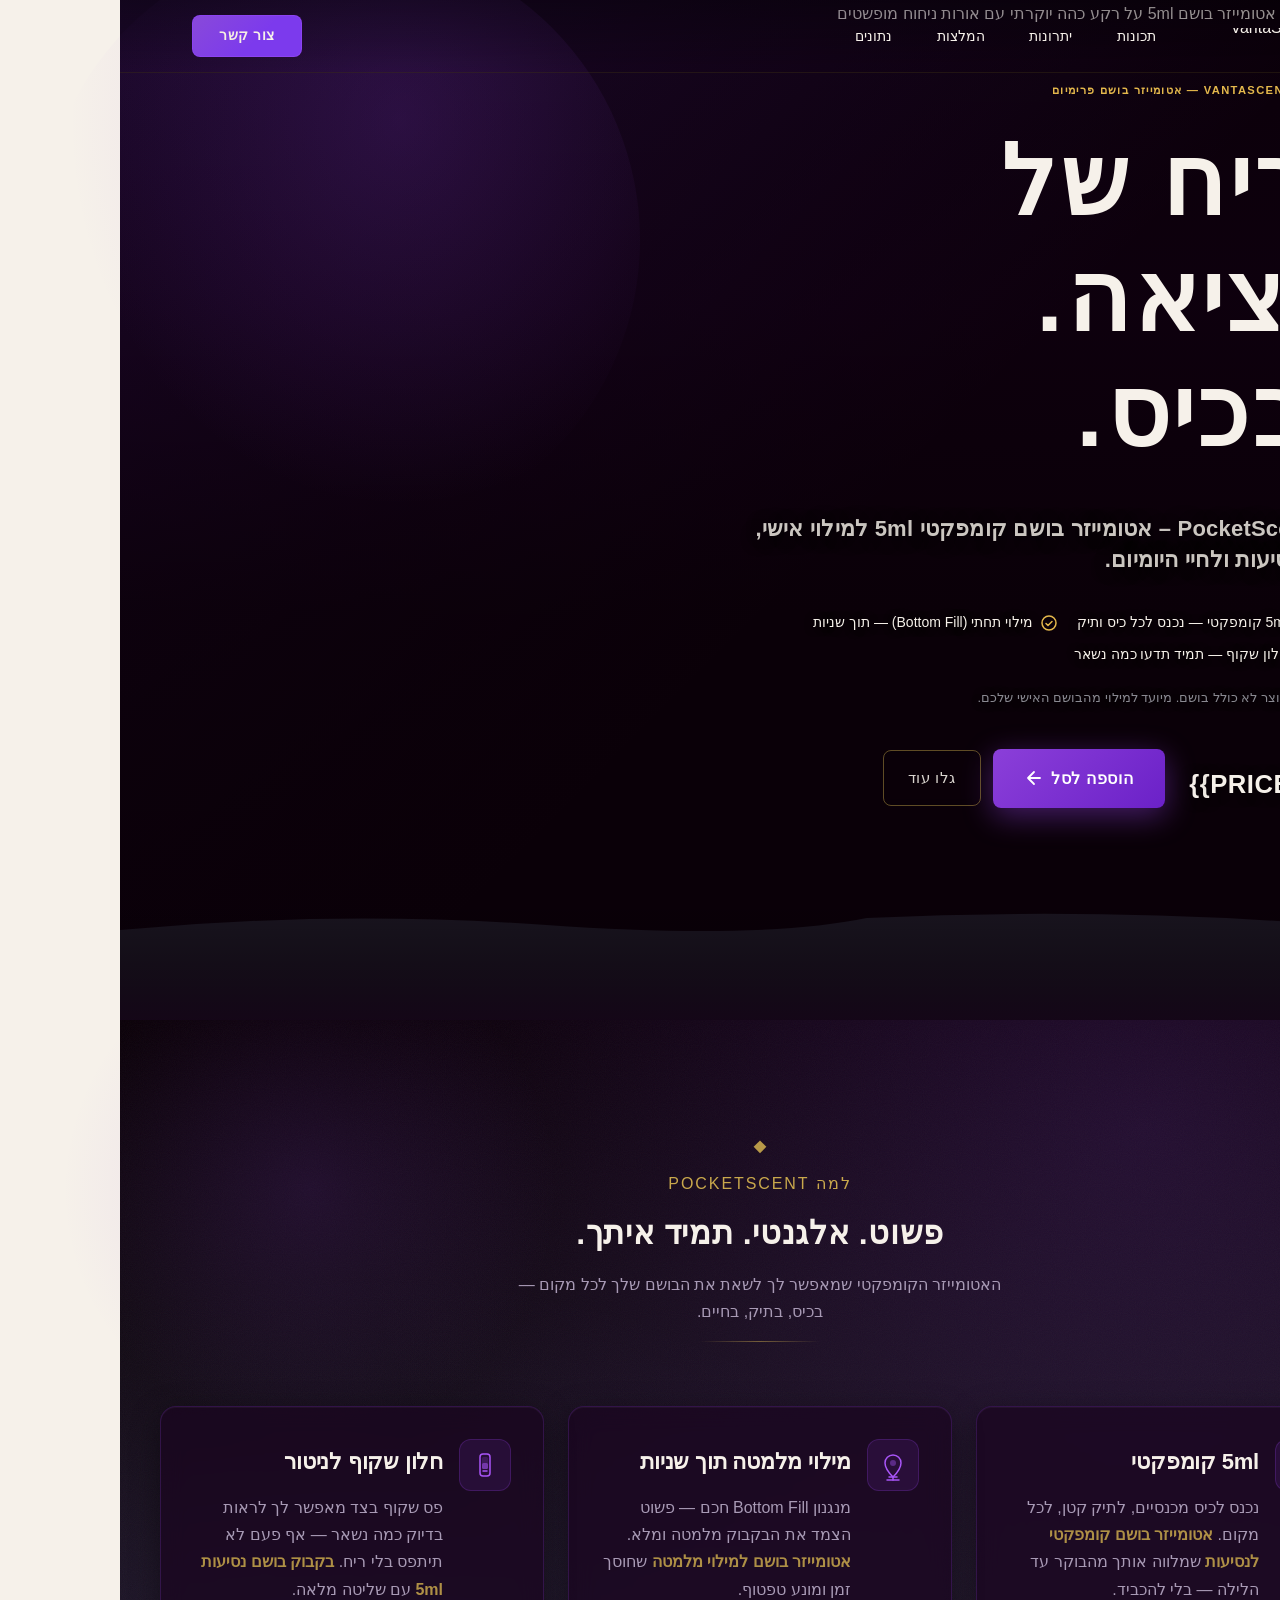
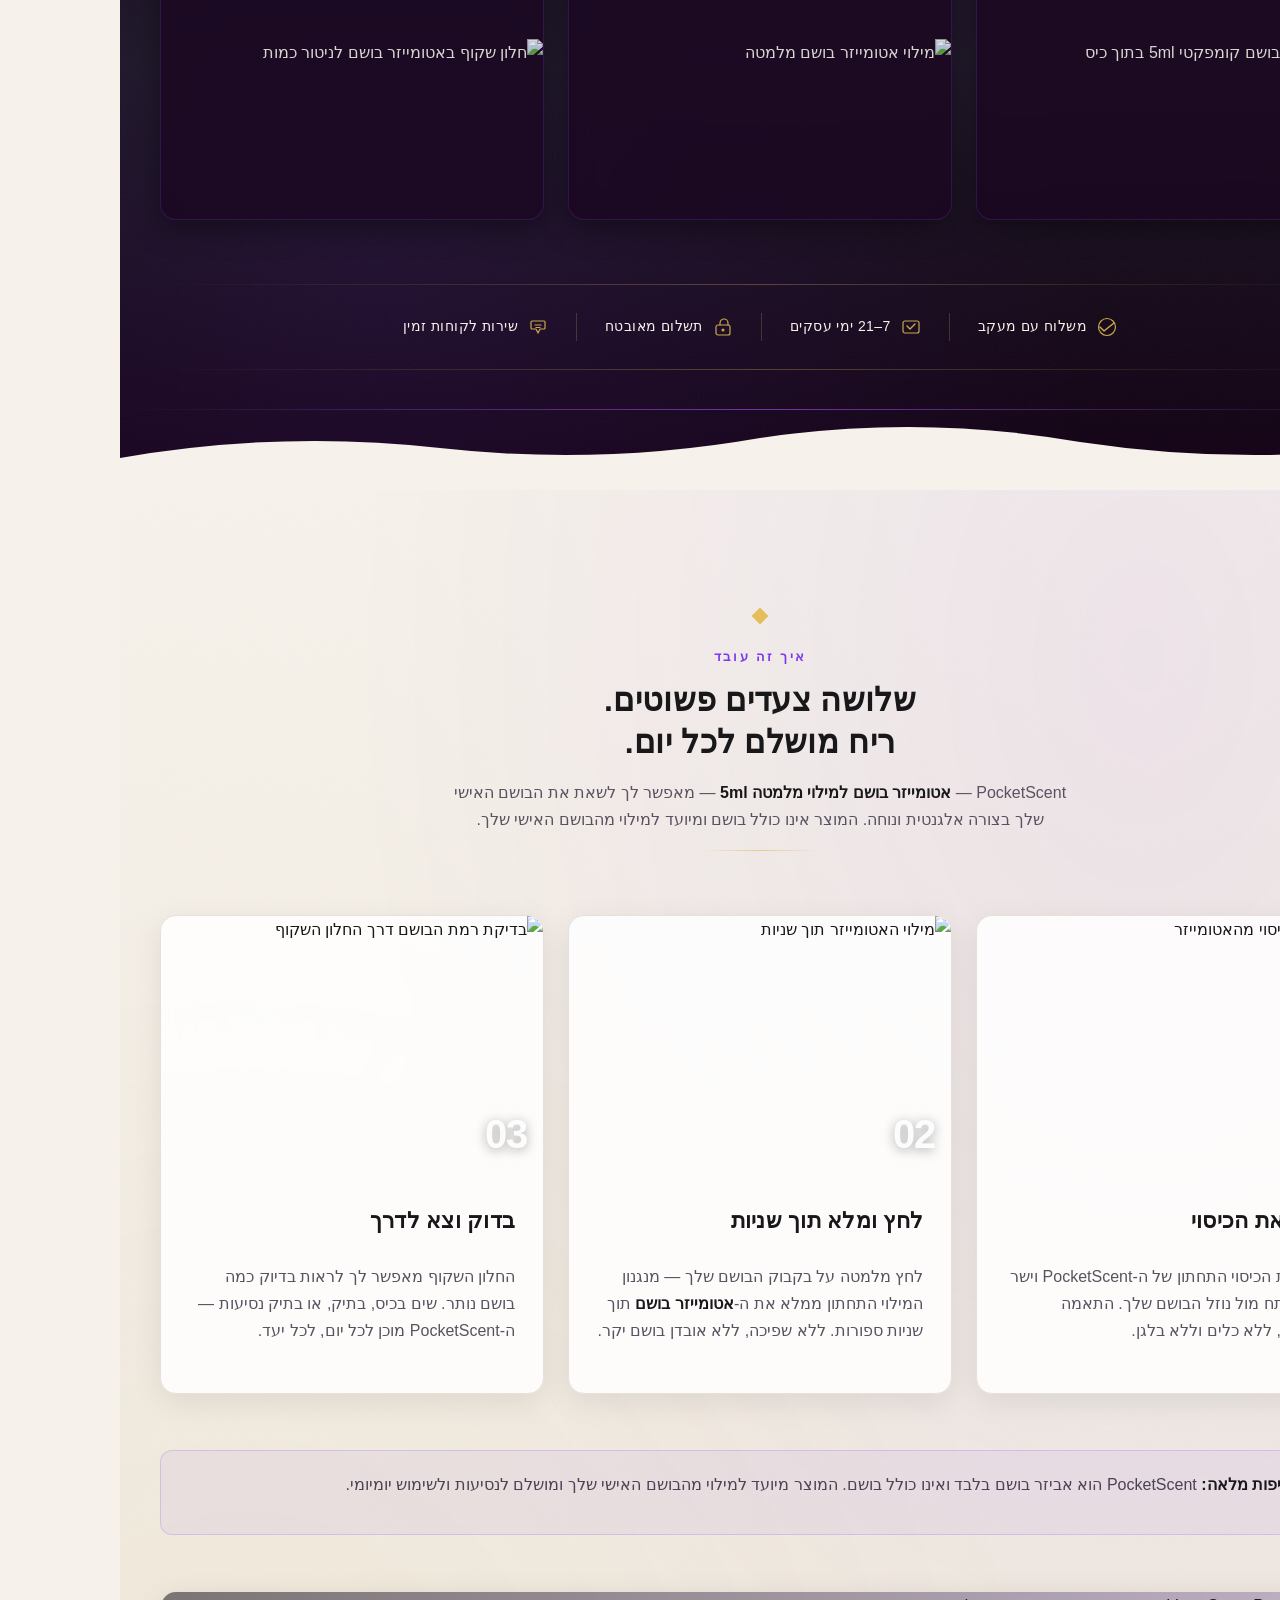
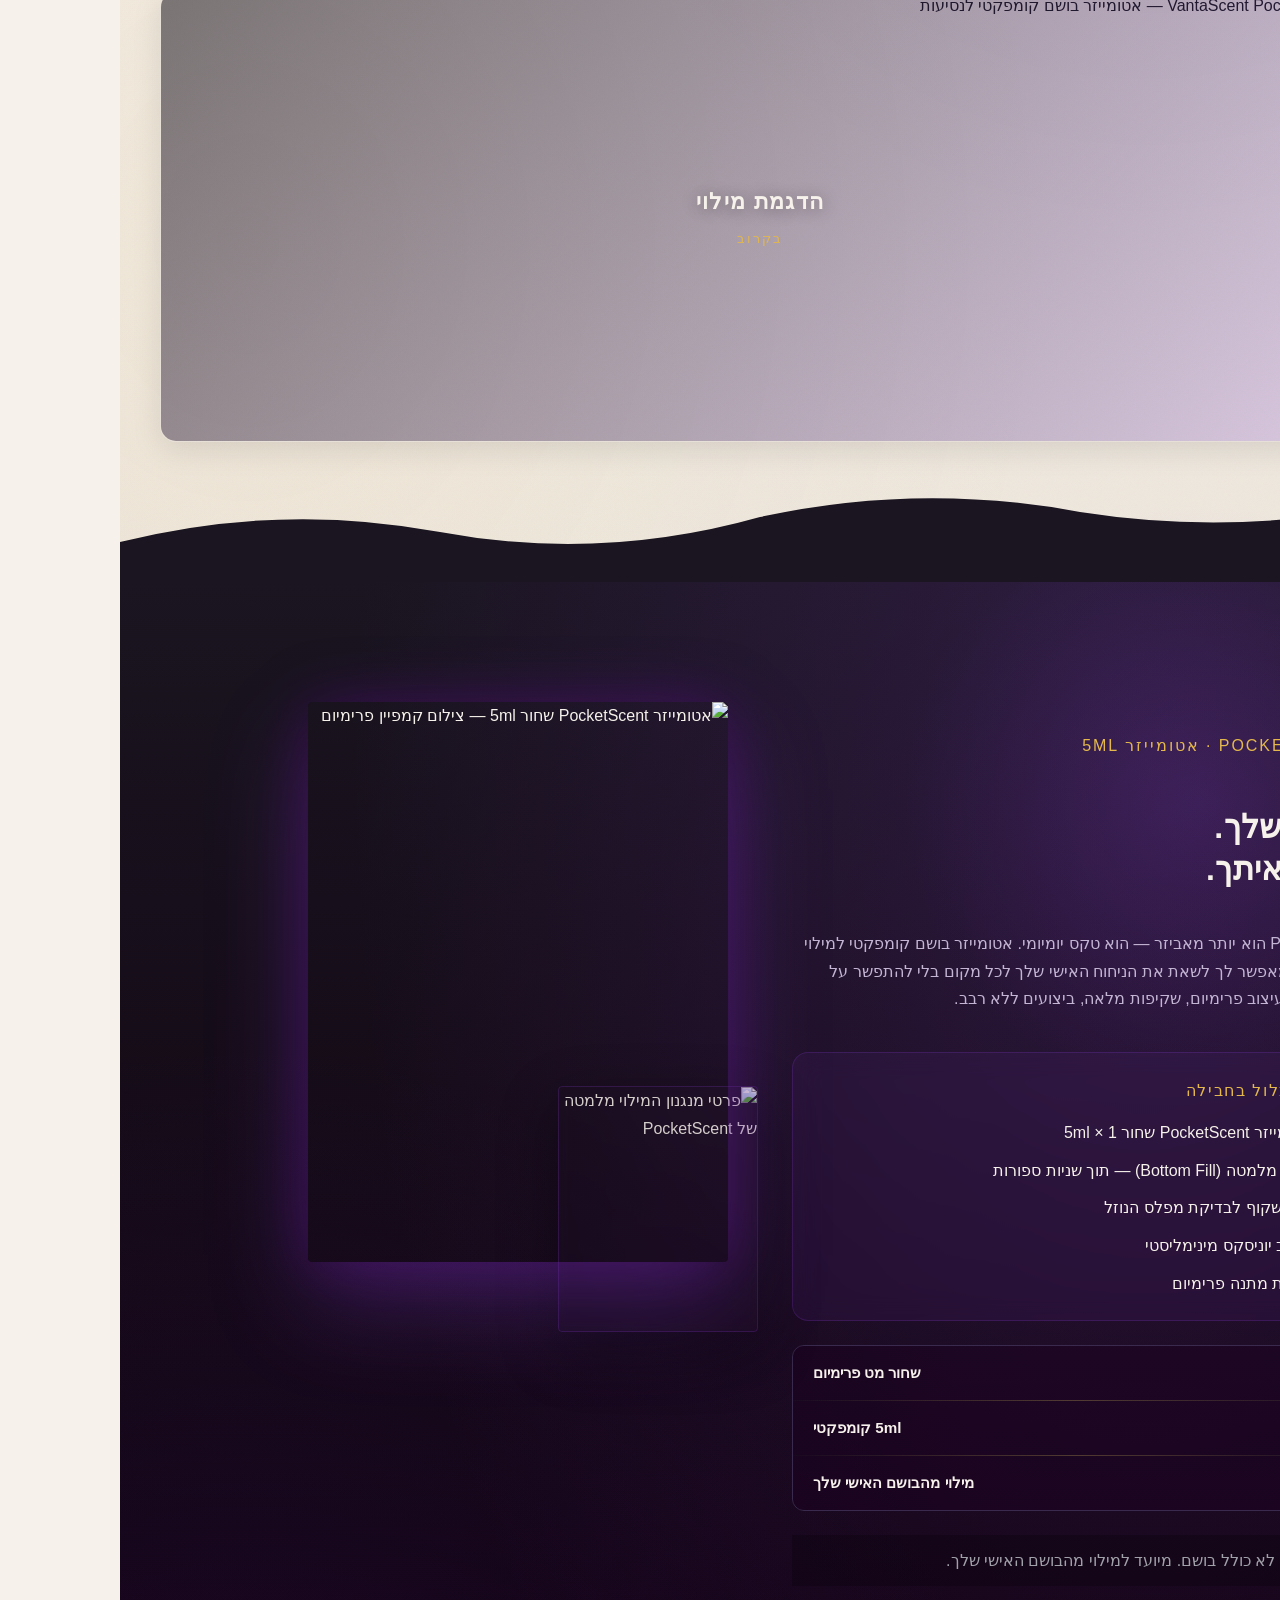
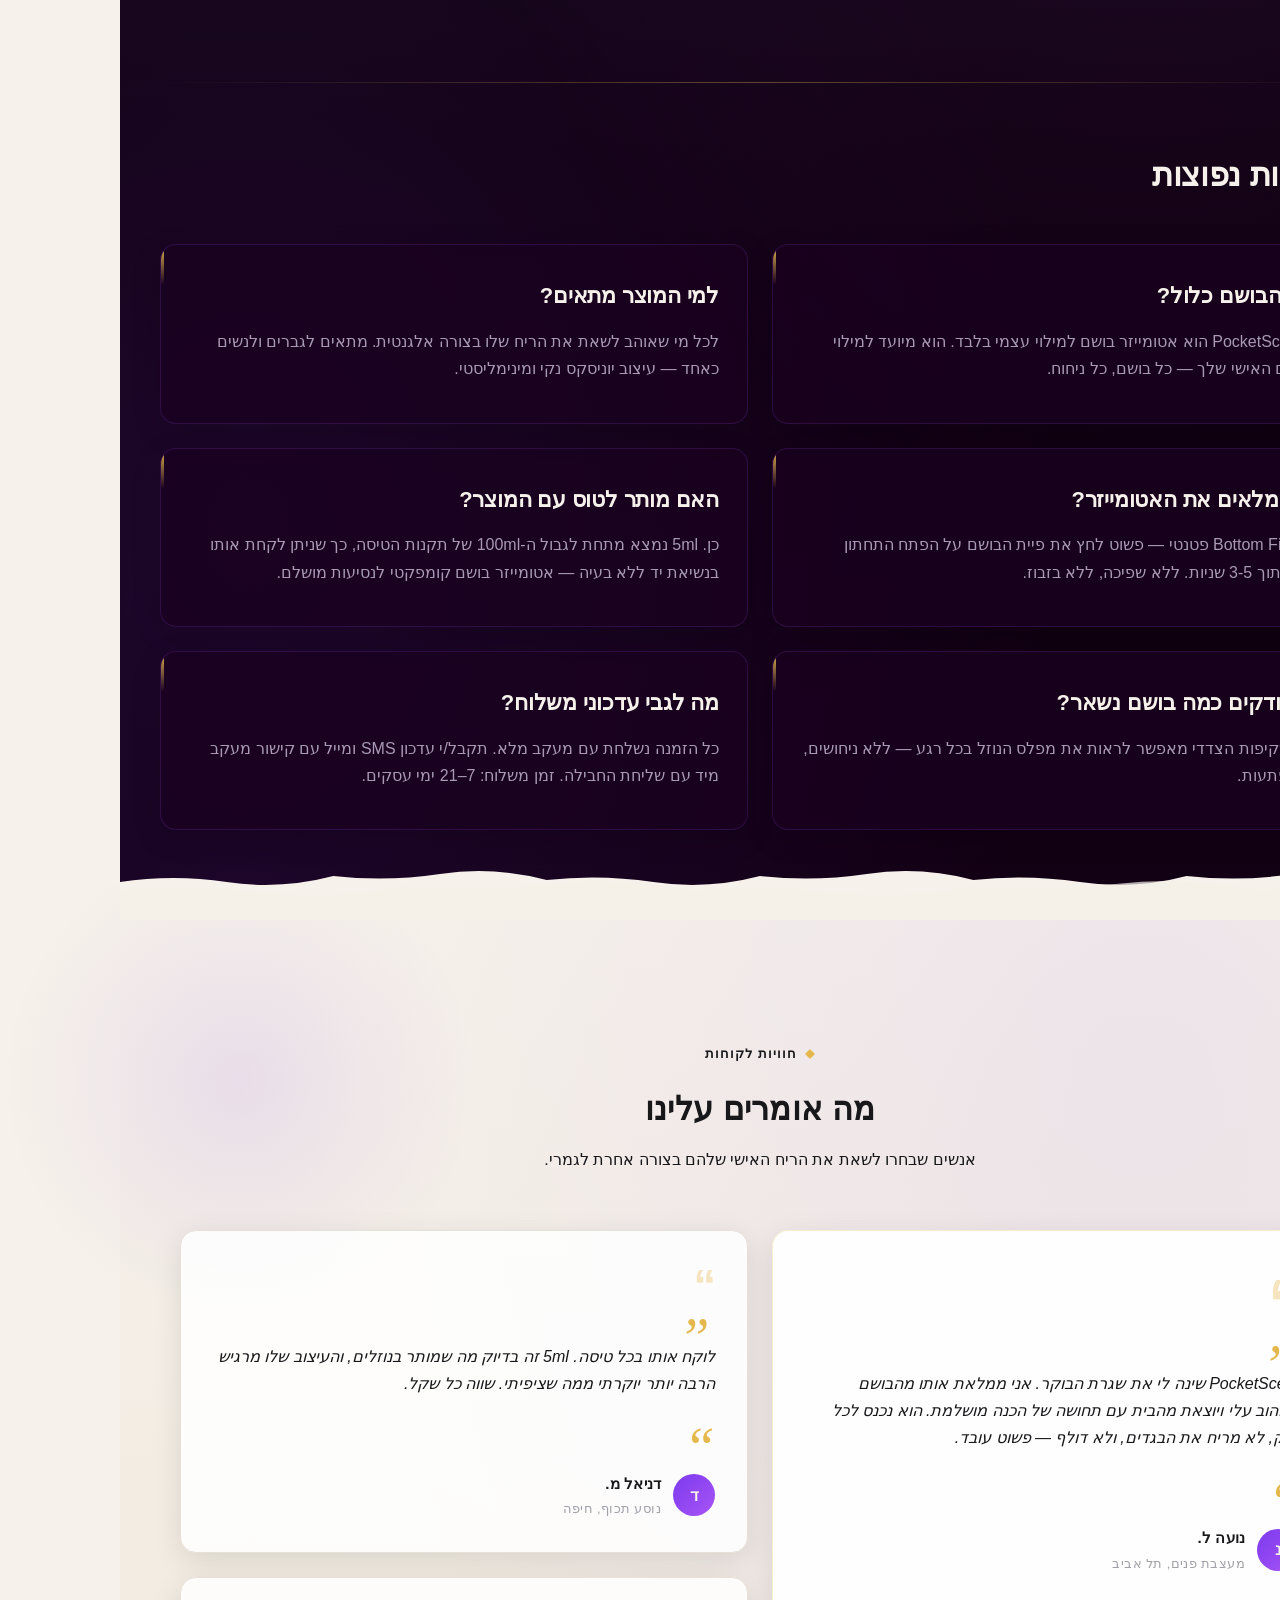
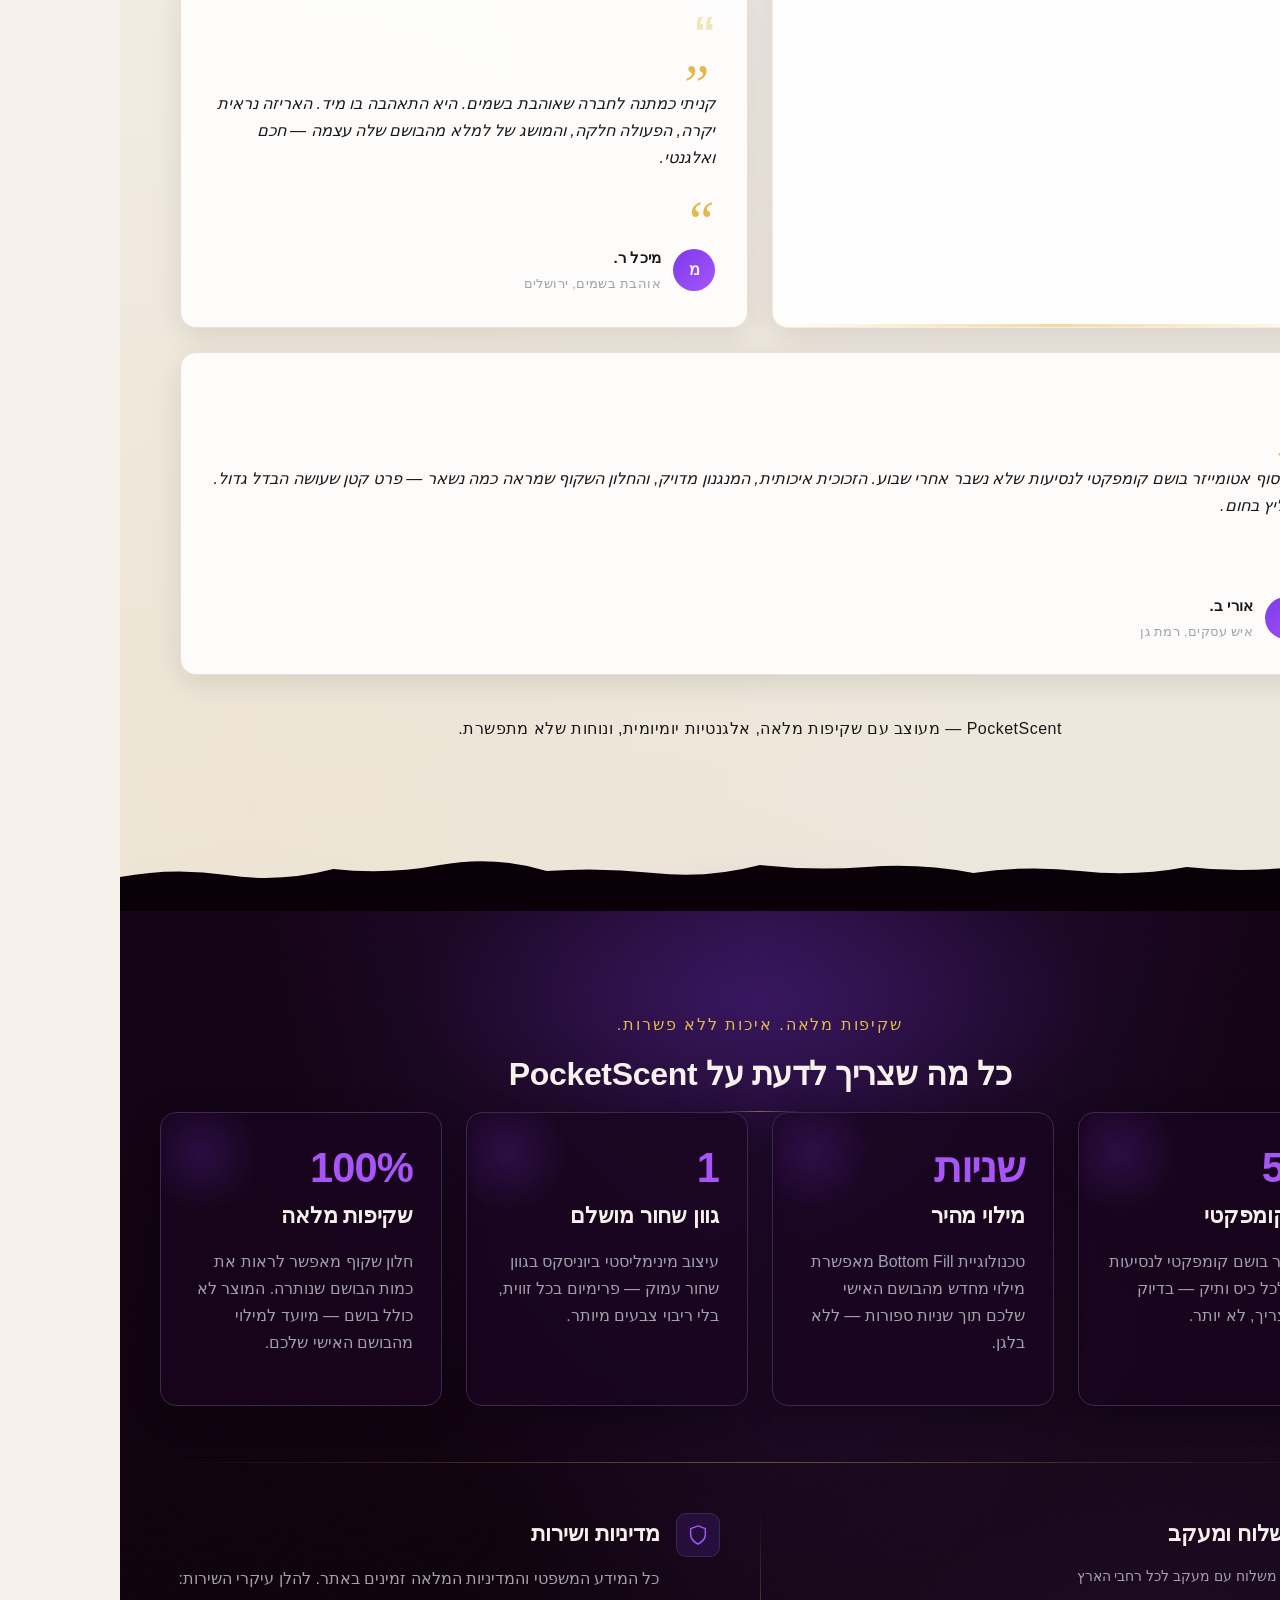
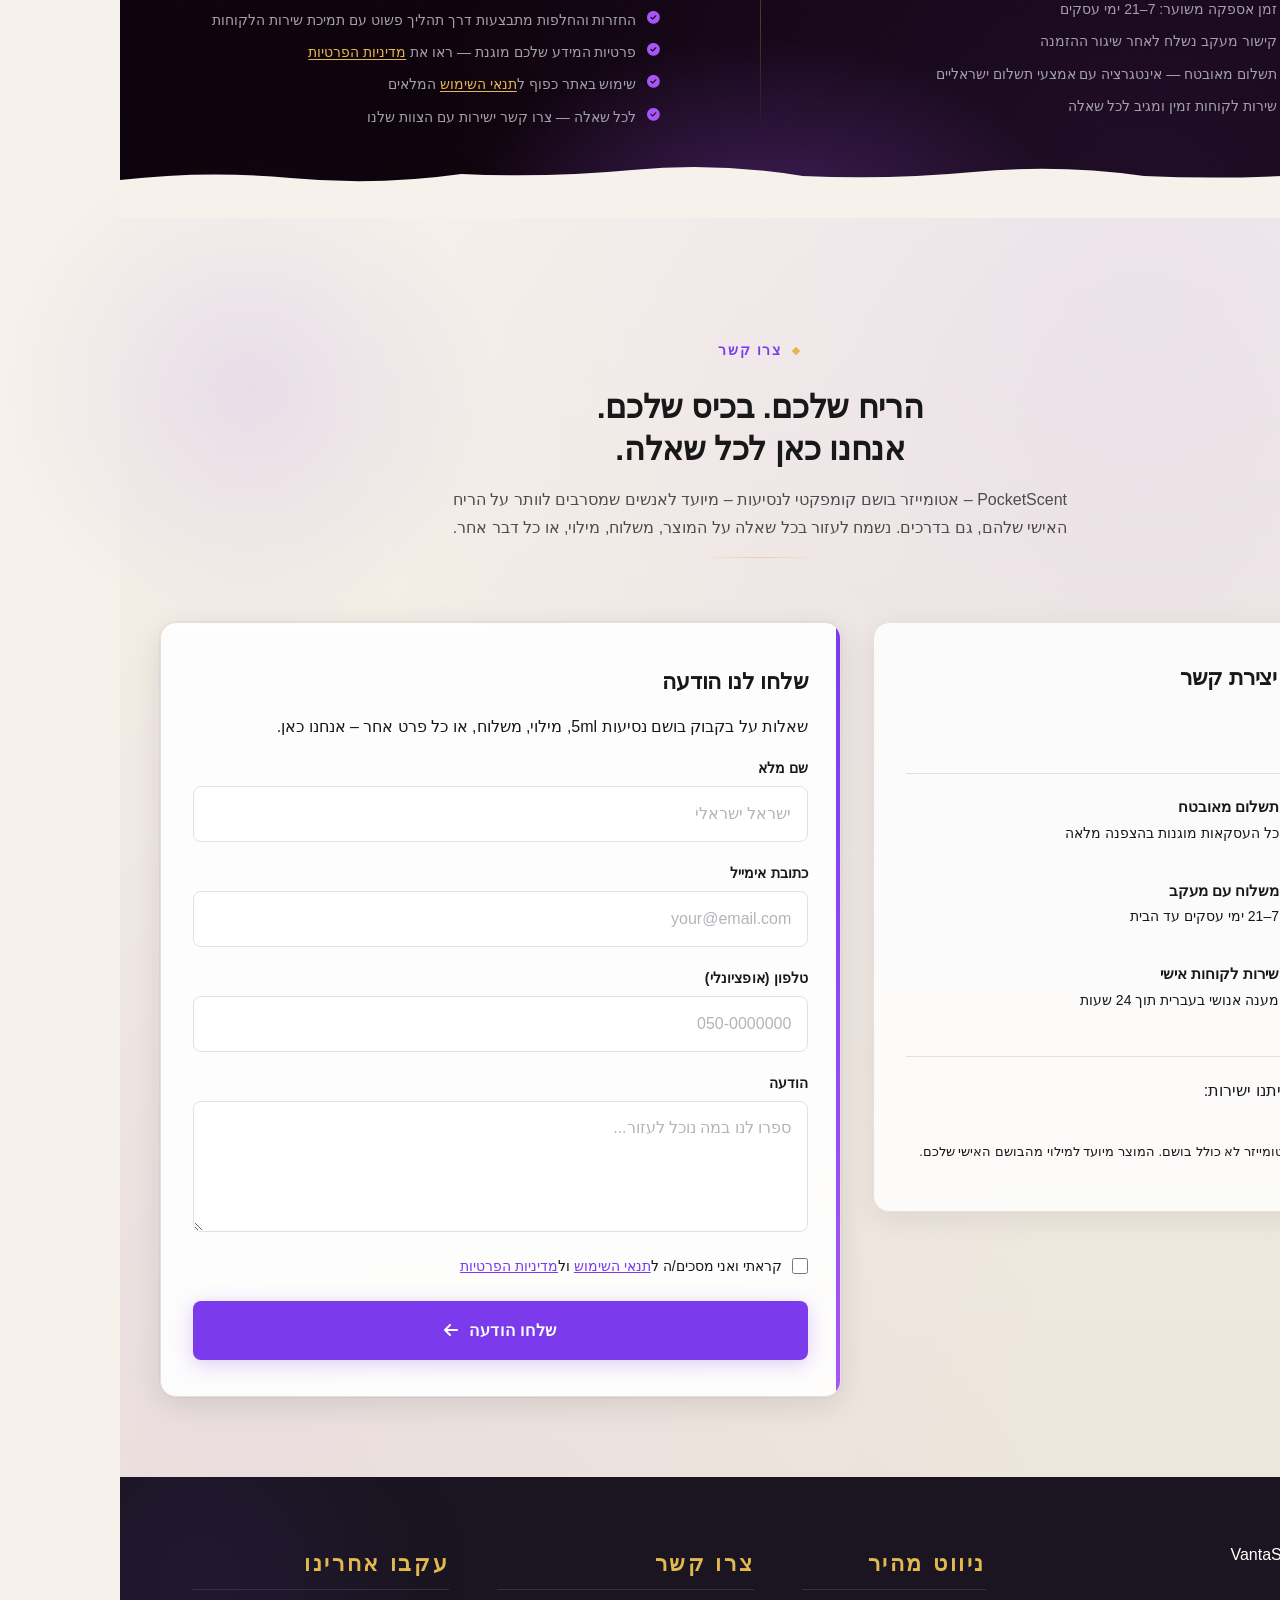
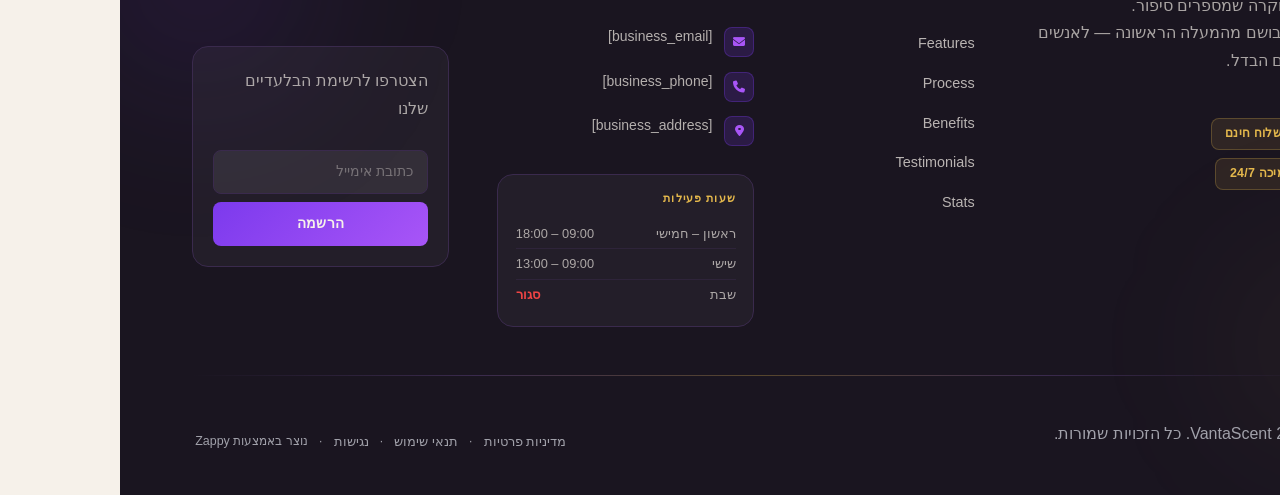
==== commit d2e91949: "Background sync: Progressive GitHub Sync" ====
--- a/public/index.html
+++ b/public/index.html
@@ -1 +1 @@
-<!doctype html><html dir="rtl" lang="he"><head><meta charset="UTF-8"><meta content="width=device-width,initial-scale=1" name="viewport"><meta content="index, follow" name="robots"><title>אטומייזר בושם קומפקטי לנסיעות — VantaScent</title><meta content="VantaScent is a premium Israeli boutique fragrance accessories brand with a deep luxury aesthetic. The brand centers around a single hero product — PocketScent," name="description"><meta content="אטומייזר בושם קומפקטי לנסיעות, בקבוק בושם נסיעות 5ml, אטומייזר בושם, אטומייזר בושם למילוי מלמטה" name="keywords"><link href="/assets/favicon.ico" rel="icon" type="image/x-icon"><link href="/assets/favicon-16x16.png" rel="icon" type="image/png" sizes="16x16"><link href="/assets/favicon-32x32.png" rel="icon" type="image/png" sizes="32x32"><link href="/assets/favicon-48x48.png" rel="icon" type="image/png" sizes="48x48"><link href="/assets/favicon-192x192.png" rel="icon" type="image/png" sizes="192x192"><link href="/assets/favicon-512x512.png" rel="icon" type="image/png" sizes="512x512"><link href="/assets/apple-touch-icon.png" rel="apple-touch-icon"><script>!function(){"use strict";var t="c3b5ca19-6f7d-4e27-9d75-b7941ff346d8",e="https://api.zappy5.com/api/analytics/track",a=18e5,n=2592e6,o=!0,i=!0,r=!0;var s=function(){var e="zappy_visitor_"+t,a=null;try{if(a=localStorage.getItem(e)){var o=JSON.parse(a),i=Date.now();if(i-o.created<n)return o.lastSeen=i,localStorage.setItem(e,JSON.stringify(o)),o.id}}catch(t){console.warn("Zappy Analytics: LocalStorage not available")}var r="zv_"+Date.now()+"_"+Math.random().toString(36).substr(2,9);try{localStorage.setItem(e,JSON.stringify({id:r,created:Date.now(),lastSeen:Date.now()}))}catch(t){}return r}(),c=function(){var e="zappy_session_"+t,n=null;try{if(n=sessionStorage.getItem(e)){var o=JSON.parse(n),i=Date.now();if(i-o.timestamp<a)return o.timestamp=i,sessionStorage.setItem(e,JSON.stringify(o)),o.id}}catch(t){console.warn("Zappy Analytics: SessionStorage not available")}var r="zs_"+Date.now()+"_"+Math.random().toString(36).substr(2,9);try{sessionStorage.setItem(e,JSON.stringify({id:r,timestamp:Date.now()}))}catch(t){}return r}();function l(a,n){n=n||{};var o={website_id:t,event_type:a,page_path:window.location.pathname,referrer:document.referrer||"direct",visitor_id:s,session_id:c,metadata:n};if(navigator.sendBeacon){var i=new Blob([JSON.stringify(o)],{type:"application/json"});navigator.sendBeacon(e,i)}else fetch(e,{method:"POST",headers:{"Content-Type":"application/json"},body:JSON.stringify(o),keepalive:!0}).catch(function(t){console.warn("Zappy Analytics: Failed to track event",t)})}o&&l("pageview",{title:document.title,url:window.location.href}),i&&document.addEventListener("click",function(t){var e=t.target;if("BUTTON"===e.tagName||e.closest("button")){var a="BUTTON"===e.tagName?e:e.closest("button");l("click",{element:"button",text:a.textContent.trim().substring(0,100),id:a.id||null,class:a.className||null})}else if("A"===e.tagName||e.closest("a")){var n="A"===e.tagName?e:e.closest("a");l("navigation",{element:"link",text:n.textContent.trim().substring(0,100),href:n.href,external:n.hostname!==window.location.hostname})}},!0),r&&document.addEventListener("submit",function(t){var e=t.target;l("form_submit",{form_id:e.id||null,form_name:e.name||null,form_action:e.action||null,form_method:e.method||"GET"})},!0);var d=Date.now();window.addEventListener("beforeunload",function(){l("page_unload",{time_on_page:Math.floor((Date.now()-d)/1e3),page_path:window.location.pathname})}),window.zappyAnalytics={track:l,getVisitorId:function(){return s},getSessionId:function(){return c}}}()</script><meta content="אטומייזר בושם קומפקטי לנסיעות — VantaScent" property="og:title"><meta content="VantaScent is a premium Israeli boutique fragrance accessories brand with a deep luxury aesthetic. The brand centers around a single hero product — PocketScent," property="og:description"><meta content="summary_large_image" name="twitter:card"><meta content="אטומייזר בושם קומפקטי לנסיעות — VantaScent" name="twitter:title"><meta content="VantaScent is a premium Israeli boutique fragrance accessories brand with a deep luxury aesthetic. The brand centers around a single hero product — PocketScent," name="twitter:description"><meta content="website" property="og:type"><meta content="he_IL" property="og:locale"><link href="https://cdnjs.cloudflare.com/ajax/libs/font-awesome/6.4.0/css/all.min.css" rel="stylesheet"><style>.skip-link{position:absolute;top:0;left:0;transform:translateY(-200%);padding:12px 18px;background:var(--bg-dark,#1a1a1a);color:var(--text-light,#fff);font-weight:600;border-radius:0 0 8px 0;z-index:10000}.skip-link:focus{transform:none;outline:2px solid var(--ring,#fff);outline-offset:2px}:focus-visible{outline:2px solid var(--ring,currentColor);outline-offset:3px}</style><link href="/assets/favicon.ico" rel="icon" type="image/x-icon"><link href="/assets/favicon-16x16.png" rel="icon" type="image/png" sizes="16x16"><link href="/assets/favicon-32x32.png" rel="icon" type="image/png" sizes="32x32"><link href="/assets/favicon-48x48.png" rel="icon" type="image/png" sizes="48x48"><link href="/assets/favicon-192x192.png" rel="icon" type="image/png" sizes="192x192"><link href="/assets/favicon-512x512.png" rel="icon" type="image/png" sizes="512x512"><link href="/assets/apple-touch-icon.png" rel="apple-touch-icon"><link href="https://cdn.jsdelivr.net/npm/vanilla-cookieconsent@3/dist/cookieconsent.css" rel="stylesheet"><script src="https://cdn.jsdelivr.net/npm/vanilla-cookieconsent@3/dist/cookieconsent.umd.js"></script><script src="https://cdn.jsdelivr.net/gh/mickidum/acc_toolbar/acctoolbar/acctoolbar.min.js"></script><link href="/styles.css" rel="stylesheet"><style id="zappy-dropdown-submenu-styles">#navMenu li:has(.sub-menu),.nav-menu li:has(.sub-menu),.navbar li:has(.sub-menu),nav li:has(.sub-menu){position:relative}#navMenu .sub-menu,.nav-menu .sub-menu,.navbar .sub-menu,nav .sub-menu{display:block!important;position:absolute!important;top:100%;left:0;min-width:220px;background:#fff;border-radius:8px;box-shadow:0 8px 25px rgba(0,0,0,.15);padding:8px 0;opacity:0;visibility:hidden;transform:translateY(10px);transition:all .3s ease;z-index:1000;list-style:none;pointer-events:none}#navMenu li:hover>.sub-menu,.nav-menu li:hover>.sub-menu,.navbar li:hover>.sub-menu,nav li:hover>.sub-menu{opacity:1!important;visibility:visible!important;transform:translateY(0)!important;pointer-events:auto!important}.sub-menu li{list-style:none;margin:0;padding:0}.sub-menu a{display:block!important;padding:10px 16px!important;color:var(--text-dark,#333)!important;font-weight:500;text-decoration:none;white-space:nowrap;transition:background-color .2s}.sub-menu .zappy-nav-child>a{padding-left:28px!important;font-size:.9em!important;opacity:.85!important}[dir=rtl] .sub-menu .zappy-nav-child>a,html[lang=ar] .sub-menu .zappy-nav-child>a,html[lang=he] .sub-menu .zappy-nav-child>a{padding-left:10px!important;padding-right:28px!important}.sub-menu .zappy-nav-parent>a{font-weight:600!important}.sub-menu a:hover{background-color:#f5f5f5}[dir=rtl] .nav-menu .sub-menu,[dir=rtl] .navbar .sub-menu,[dir=rtl] nav .sub-menu,html[lang=ar] .nav-menu .sub-menu,html[lang=ar] .navbar .sub-menu,html[lang=ar] nav .sub-menu,html[lang=he] .nav-menu .sub-menu,html[lang=he] .navbar .sub-menu,html[lang=he] nav .sub-menu{left:auto!important;right:0!important}.sub-menu:empty,.sub-menu:not(:has(li)):not(:has(> a)),.sub-menu:not(:has(li:not(.zappy-hidden-menu-item))):not(:has(> a)){display:none!important;opacity:0!important;visibility:hidden!important;pointer-events:none!important}li:has(.menu-group-title):hover>.sub-menu{opacity:1!important;visibility:visible!important;transform:translateY(0)!important;pointer-events:auto!important}#navMenu>li>.menu-group-title,.nav-menu>li>.menu-group-title{display:inline-block;padding:.5rem 1rem;cursor:default;user-select:none}@media (max-width:768px){#navMenu .sub-menu,.nav-menu .sub-menu,.navbar .sub-menu,nav .sub-menu{position:static!important;transform:none!important;box-shadow:none!important;background:0 0!important;max-height:0;overflow:hidden;opacity:0;visibility:hidden;transition:max-height .3s ease,opacity .3s ease;padding:0!important;border-radius:0!important}#navMenu .sub-menu.mobile-expanded,.nav-menu .sub-menu.mobile-expanded,.navbar .sub-menu.mobile-expanded{max-height:none!important;overflow-y:visible!important;opacity:1!important;visibility:visible!important;padding:8px 0 8px 16px!important}[dir=rtl] .sub-menu.mobile-expanded,html[lang=he] .sub-menu.mobile-expanded{padding:8px 16px 8px 0!important}#navMenu li:hover>.sub-menu,.nav-menu li:hover>.sub-menu,.navbar li:hover>.sub-menu,nav li:hover>.sub-menu{opacity:0;visibility:hidden;pointer-events:none}#navMenu li>.sub-menu.mobile-expanded,.nav-menu li>.sub-menu.mobile-expanded,.navbar li>.sub-menu.mobile-expanded,nav li>.sub-menu.mobile-expanded{opacity:1!important;visibility:visible!important;pointer-events:auto!important}#navMenu li:has(.sub-menu),.nav-menu li:has(.sub-menu),.navbar li:has(.sub-menu),nav li:has(.sub-menu){display:flex!important;flex-wrap:wrap!important;align-items:center!important;position:relative!important;min-height:44px!important}#navMenu li:has(.sub-menu)>a,.nav-menu li:has(.sub-menu)>a,.navbar li:has(.sub-menu)>a,nav li:has(.sub-menu)>a{flex:1!important;min-width:0!important}#navMenu li:has(.sub-menu)>.menu-group-title,.nav-menu li:has(.sub-menu)>.menu-group-title,.navbar li:has(.sub-menu)>.menu-group-title,nav li:has(.sub-menu)>.menu-group-title{flex:1!important;min-width:0!important;padding:0!important;line-height:inherit!important}#navMenu li:has(.sub-menu)>.sub-menu,.nav-menu li:has(.sub-menu)>.sub-menu,.navbar li:has(.sub-menu)>.sub-menu,nav li:has(.sub-menu)>.sub-menu{flex-basis:100%!important;width:100%!important}#navMenu li:has(.sub-menu)>a [class*=arrow],#navMenu li:has(.sub-menu)>a [class*=chevron],.nav-menu li:has(.sub-menu)>a .fa-angle-down,.nav-menu li:has(.sub-menu)>a .fa-chevron-down,.nav-menu li:has(.sub-menu)>a [class*=arrow],.nav-menu li:has(.sub-menu)>a [class*=chevron],nav li:has(.sub-menu)>a [class*=arrow],nav li:has(.sub-menu)>a [class*=chevron]{display:none!important;visibility:hidden!important}.mobile-submenu-toggle{display:flex!important;align-items:center!important;justify-content:center!important;width:44px!important;height:auto!important;background:0 0!important;border:none!important;cursor:pointer!important;color:var(--text-light)!important;position:static!important;flex-shrink:0!important;align-self:stretch!important;z-index:2!important;padding:0!important;margin:0!important}.mobile-submenu-toggle::after{content:''!important;width:0!important;height:0!important;border-left:6px solid transparent!important;border-right:6px solid transparent!important;border-top:7px solid currentColor!important;transition:transform .3s ease!important}.mobile-submenu-toggle.expanded::after{transform:rotate(180deg)!important}.sub-menu a{padding:10px 0!important;display:block!important;color:var(--text-light)!important;white-space:normal!important}.sub-menu .zappy-nav-child>a{padding-left:28px!important;font-size:.9em!important;opacity:.85!important}[dir=rtl] .sub-menu .zappy-nav-child>a,html[lang=ar] .sub-menu .zappy-nav-child>a,html[lang=he] .sub-menu .zappy-nav-child>a{padding-left:0!important;padding-right:28px!important}.sub-menu .zappy-nav-parent>a{font-weight:600!important}#navMenu.active,.nav-menu.active{max-width:100vw!important;overflow-x:hidden!important;box-sizing:border-box!important}.navbar .sub-menu li a,.zappy-products-dropdown .sub-menu a,nav.navbar .sub-menu li a{color:var(--text-light)!important}}@media (min-width:769px){.mobile-submenu-toggle{display:none!important}}</style><style id="zappy-widget-visibility">html[dir=rtl] .whatsapp-float{right:20px!important;left:auto!important}html:not([dir]) .whatsapp-float,html[dir=ltr] .whatsapp-float{left:20px!important;right:auto!important}html[dir=rtl] #mic-access-tool-general-button,html[dir=rtl] #mic-init-access-tool #mic-access-tool-general-button,html[dir=rtl] #mic-init-access-tool .mic-access-tool-general-button,html[dir=rtl] ._access-icon,html[dir=rtl] .mic-access-tool-general-button{left:20px!important;right:auto!important}html:not([dir]) #mic-access-tool-general-button,html:not([dir]) #mic-init-access-tool #mic-access-tool-general-button,html:not([dir]) #mic-init-access-tool .mic-access-tool-general-button,html:not([dir]) ._access-icon,html:not([dir]) .mic-access-tool-general-button,html[dir=ltr] #mic-access-tool-general-button,html[dir=ltr] #mic-init-access-tool #mic-access-tool-general-button,html[dir=ltr] #mic-init-access-tool .mic-access-tool-general-button,html[dir=ltr] ._access-icon,html[dir=ltr] .mic-access-tool-general-button{right:20px!important;left:auto!important}@media (max-width:768px){.whatsapp-float{display:flex!important}}@media (min-width:769px){.whatsapp-float{display:flex!important}}@media (max-width:768px){#mic-access-tool-general-button,#mic-init-access-tool #mic-access-tool-general-button,#mic-init-access-tool .mic-access-tool-general-button,._access-icon,.mic-access-tool-general-button{display:flex!important;visibility:visible!important;opacity:1!important;pointer-events:auto!important}#mic-access-tool-box.opened-mic-access-tool,#mic-init-access-tool #mic-access-tool-box.opened-mic-access-tool,.mic-access-tool-box.opened-mic-access-tool{visibility:visible!important;opacity:1!important;pointer-events:auto!important}}@media (min-width:769px){#mic-access-tool-general-button,#mic-init-access-tool #mic-access-tool-general-button,#mic-init-access-tool .mic-access-tool-general-button,._access-icon,.mic-access-tool-general-button{display:flex!important;visibility:visible!important;opacity:1!important;pointer-events:auto!important}#mic-access-tool-box.opened-mic-access-tool,#mic-init-access-tool #mic-access-tool-box.opened-mic-access-tool,.mic-access-tool-box.opened-mic-access-tool{visibility:visible!important;opacity:1!important;pointer-events:auto!important}}</style></head><body><a href="#main" class="skip-link">דלג לתוכן הראשי</a><nav class="navbar" dir="rtl"><button class="mobile-toggle" aria-label="Menu" id="mobileToggle"><svg viewBox="0 0 24 24" height="24" width="24" fill="none" class="hamburger-icon"><path d="M3 12h18M3 6h18M3 18h18" stroke="currentColor" stroke-width="2" stroke-linecap="round"></path></svg> <svg viewBox="0 0 24 24" height="24" width="24" fill="none" class="close-icon" style="display:none"><path d="M18 6L6 18M6 6l12 12" stroke="currentColor" stroke-width="2" stroke-linecap="round"></path></svg></button> <button class="phone-header-btn" aria-label="Call" data-phone=""><svg viewBox="0 0 24 24" height="20" width="20" fill="currentColor"><path d="M22 16.92v3a2 2 0 0 1-2.18 2 19.79 19.79 0 0 1-8.63-3.07 19.5 19.5 0 0 1-6-6 19.79 19.79 0 0 1-3.07-8.67A2 2 0 0 1 4.11 2h3a2 2 0 0 1 2 1.72 12.84 12.84 0 0 0 .7 2.81 2 2 0 0 1-.45 2.11L8.09 9.91a16 16 0 0 0 6 6l1.27-1.27a2 2 0 0 1 2.11-.45 12.84 12.84 0 0 0 2.81.7A2 2 0 0 1 22 16.92z"></path></svg></button><div class="nav-container"><div class="nav-right-group"><div class="nav-brand"><a href="/" class="logo-link"><img alt="VantaScent" src="/assets/site-----image-1.webp" class="logo"></a></div><ul class="nav-menu" id="navMenu"><li><a href="#features">תכונות</a></li><li><a href="#process">תהליך</a></li><li><a href="#benefits">יתרונות</a></li><li><a href="#testimonials">המלצות</a></li><li><a href="#stats">נתונים</a></li></ul></div><div class="nav-cta-container"><a href="#contact" class="nav-cta-btn">צור קשר</a></div></div></nav><script>window.addEventListener("load",function(){const e=document.querySelector(".navbar, nav, header");if(!e)return void console.log("[Navbar] Navbar element not found");let t=document.getElementById("mobileToggle")||document.querySelector(".mobile-toggle")||document.querySelector(".hamburger")||document.querySelector(".hamburger-menu")||document.querySelector(".menu-toggle")||document.querySelector(".burger-menu")||document.querySelector('[aria-label="Menu"]')||document.querySelector('[aria-label="תפריט"]');const n=document.querySelector(".phone-header-btn"),o=window.getComputedStyle(e);let r=o.backgroundColor;if(console.log("[Navbar] Initial navbar background:",r),"transparent"===r||"rgba(0, 0, 0, 0)"===r||r.startsWith("rgba")&&r.includes(", 0)")){const e=o.backgroundImage;if(e&&"none"!==e)console.log("[Navbar] Navbar has background image/gradient, using dark text"),r="rgb(240, 240, 240)";else{const e=window.getComputedStyle(document.body).backgroundColor;console.log("[Navbar] Navbar transparent, using body background:",e),r=e}}const a=r.match(/\d+/g);if(a&&a.length>=3){const e=(.299*parseInt(a[0])+.587*parseInt(a[1])+.114*parseInt(a[2]))/255;console.log("[Navbar] Mobile button colors preserved from Claude CSS (luminance:",e.toFixed(2)+")");const o=document.createElement("style");o.id="zappy-mobile-nav-fix";document.documentElement.lang;document.documentElement.dir,o.textContent='\n        /* Hide mobile buttons on desktop, show only on mobile */\n        @media (min-width: 769px) {\n          .mobile-toggle,\n          .phone-header-btn {\n            display: none !important;\n          }\n        }\n        \n        /* Show and position mobile buttons correctly on mobile */\n        @media (max-width: 768px) {\n          .navbar,\n          nav.navbar {\n            min-height: 70px !important;\n          }\n\n          .mobile-toggle,\n          .phone-header-btn {\n            position: absolute !important;\n            top: 0 !important;\n            bottom: 0 !important;\n            margin-top: auto !important;\n            margin-bottom: auto !important;\n            transform: none !important;\n            z-index: 1001 !important;\n            display: flex !important;\n            align-items: center !important;\n            justify-content: center !important;\n            width: 36px !important;\n            height: 36px !important;\n            border-radius: 50% !important;\n            border: none !important;\n            cursor: pointer !important;\n            padding: 6px !important;\n            background: none !important;\n            color: var(--nav-text, var(--text-light)) !important;\n            touch-action: manipulation !important;\n            -webkit-tap-highlight-color: transparent !important;\n          }\n\n          html[data-zappy-site-type="ecommerce"] .phone-header-btn,\n          body[data-zappy-site-type="ecommerce"] .phone-header-btn,\n          html[data-zappy-site-type="ecommerce"] header .phone-header-btn,\n          html[data-zappy-site-type="ecommerce"] nav .phone-header-btn {\n            display: none !important;\n            visibility: hidden !important;\n            width: 0 !important;\n            height: 0 !important;\n            min-width: 0 !important;\n            overflow: hidden !important;\n          }\n          \n          /* LTR positioning (default): hamburger LEFT, phone RIGHT */\n          html:not([dir="rtl"]):not([lang="he"]):not([lang="ar"]) .mobile-toggle,\n          html[dir="ltr"] .mobile-toggle {\n            left: 12px !important;\n            right: auto !important;\n          }\n          html:not([dir="rtl"]):not([lang="he"]):not([lang="ar"]) .phone-header-btn,\n          html[dir="ltr"] .phone-header-btn {\n            right: 12px !important;\n            left: auto !important;\n          }\n          \n          /* RTL positioning: hamburger RIGHT, phone LEFT */\n          html[dir="rtl"] .mobile-toggle,\n          html[lang="he"] .mobile-toggle,\n          html[lang="ar"] .mobile-toggle {\n            right: 12px !important;\n            left: auto !important;\n          }\n          html[dir="rtl"] .phone-header-btn,\n          html[lang="he"] .phone-header-btn,\n          html[lang="ar"] .phone-header-btn {\n            left: 12px !important;\n            right: auto !important;\n          }\n          \n          /* CRITICAL: Ensure nav-container has min-height on mobile */\n          /* All children are positioned absolutely/fixed on mobile, so height:auto collapses to 0 */\n          .nav-container {\n            min-height: 70px !important;\n            position: relative !important;\n          }\n          \n          /* Ensure SVG icons are properly sized and inherit color */\n          .mobile-toggle svg,\n          .phone-header-btn svg {\n            width: 24px !important;\n            height: 24px !important;\n            /* Don\'t force display - let JavaScript control hamburger/close toggle */\n          }\n          \n          /* Reset nav-cta-container on mobile - remove desktop box-shadow/padding */\n          /* that creates a visible ghost box when CTA button is hidden */\n          .nav-cta-container {\n            box-shadow: none !important;\n            padding: 0 !important;\n          }\n          \n          /* Hide nav-cta-container entirely on mobile when there\'s no lang-switcher */\n          /* (only the CTA button is inside, and it\'s hidden on mobile) */\n          .nav-cta-container:not(:has(.lang-switcher)) {\n            display: none !important;\n          }\n          \n          /* CRITICAL: Prevent hero image fade gradient from bleeding over headline text */\n          /* The .image-fade-gradient has bottom: -30px (extends below parent) */\n          /* On mobile stacked layout, this overlaps the h1 text below the image */\n          .hero-image-column {\n            overflow: hidden !important;\n          }\n          .image-fade-gradient {\n            bottom: 0 !important;\n          }\n          \n          /* Hide desktop language switcher on mobile - hamburger menu handles it */\n          /* High specificity to override stored CSS */\n          .lang-switcher,\n          .nav-cta-container .lang-switcher,\n          .nav-container .lang-switcher,\n          .navbar .lang-switcher,\n          .navbar .nav-cta-container .lang-switcher {\n            display: none !important;\n          }\n        }\n      ';const r=document.getElementById("zappy-mobile-nav-fix");r&&r.remove(),document.head.appendChild(o),console.log("[Navbar] Critical CSS injected for mobile nav positioning");const i=window.innerWidth<=768;if(t){const e=t.querySelector(".hamburger-icon"),n=t.querySelector(".close-icon");e&&(e.style.setProperty("width","24px","important"),e.style.setProperty("height","24px","important"),e.style.setProperty("display","block","important")),n&&(n.style.setProperty("width","24px","important"),n.style.setProperty("height","24px","important"),n.style.setProperty("display","none","important")),i?(t.style.setProperty("position","absolute","important"),t.style.setProperty("top","0","important"),t.style.setProperty("bottom","0","important"),t.style.setProperty("margin-top","auto","important"),t.style.setProperty("margin-bottom","auto","important"),t.style.setProperty("transform","none","important"),t.style.setProperty("z-index","1001","important"),t.style.removeProperty("left"),t.style.removeProperty("right"),console.log("[Navbar] Mobile toggle positioning applied (mobile viewport)")):(t.style.removeProperty("position"),t.style.removeProperty("top"),t.style.removeProperty("transform"),t.style.removeProperty("z-index"),t.style.removeProperty("left"),t.style.removeProperty("right"),console.log("[Navbar] Desktop viewport - cleared mobile toggle inline positioning"))}if(n){const e=n.querySelector("svg");e&&(e.style.width="24px",e.style.height="24px",e.setAttribute("width","24"),e.setAttribute("height","24")),i?(n.style.setProperty("position","absolute","important"),n.style.setProperty("top","0","important"),n.style.setProperty("bottom","0","important"),n.style.setProperty("margin-top","auto","important"),n.style.setProperty("margin-bottom","auto","important"),n.style.setProperty("transform","none","important"),n.style.setProperty("z-index","1001","important"),n.style.removeProperty("left"),n.style.removeProperty("right"),console.log("[Navbar] Phone button positioning applied (mobile viewport)")):(n.style.removeProperty("position"),n.style.removeProperty("top"),n.style.removeProperty("transform"),n.style.removeProperty("z-index"),n.style.removeProperty("left"),n.style.removeProperty("right"),console.log("[Navbar] Desktop viewport - cleared phone button inline positioning"))}}else console.log("[Navbar] Could not parse background color:",r);t=document.getElementById("mobileToggle")||document.querySelector(".mobile-toggle")||document.querySelector(".hamburger")||document.querySelector(".hamburger-menu")||document.querySelector(".menu-toggle")||document.querySelector(".burger-menu")||document.querySelector('[aria-label="Menu"]')||document.querySelector('[aria-label="תפריט"]');const i=document.getElementById("navMenu")||document.querySelector(".nav-menu")||document.querySelector(".nav-links")||document.querySelector("nav ul:not(.submenu)");if(!t||!i)return void console.log("[Navbar] Mobile toggle or menu not found:",{toggle:!!t,menu:!!i});i.id||(i.id="navMenu"),console.log("[Navbar] Initializing mobile menu...");const l=t.cloneNode(!0);t.parentNode.replaceChild(l,t);var s=0;function p(e){var t=Date.now();t-s<300||(s=t,function(e){e.preventDefault(),e.stopPropagation();const t=l.querySelector(".hamburger-icon"),n=l.querySelector(".close-icon");i.classList.contains("active")?(i.classList.remove("active"),t&&t.style.setProperty("display","block","important"),n&&n.style.setProperty("display","none","important"),document.body.style.overflow="",console.log("[Navbar] Menu closed")):(i.classList.add("active"),t&&t.style.setProperty("display","none","important"),n&&n.style.setProperty("display","block","important"),document.body.style.overflow="hidden",console.log("[Navbar] Menu opened"))}(e))}l.addEventListener("click",p),l.addEventListener("touchend",p),i.querySelectorAll("a").forEach(function(e){e.addEventListener("click",function(){if("#"===this.getAttribute("href"))return;const e=l.querySelector(".hamburger-icon"),t=l.querySelector(".close-icon");i.classList.remove("active"),e&&e.style.setProperty("display","block","important"),t&&t.style.setProperty("display","none","important"),document.body.style.overflow="",console.log("[Navbar] Menu closed (link clicked)")})});var m=i.querySelectorAll(".dropdown-toggle");m.forEach(function(e){e.addEventListener("click",function(e){e.preventDefault(),e.stopPropagation();var t=this.closest(".nav-dropdown");t&&(t.parentNode.querySelectorAll(".nav-dropdown.open").forEach(function(e){e!==t&&e.classList.remove("open")}),t.classList.toggle("open"),console.log("[Navbar] Dropdown toggled:",t.classList.contains("open")?"open":"closed"))})}),document.addEventListener("click",function(e){e.target.closest(".nav-dropdown")||document.querySelectorAll(".nav-dropdown.open").forEach(function(e){e.classList.remove("open")})}),console.log("[Navbar] Dropdown handlers initialized for "+m.length+" dropdowns"),n&&n.addEventListener("click",function(){const e=document.querySelectorAll('a[href^="tel:"]'),t=e.length>0?e[0].getAttribute("href").replace("tel:",""):"[business_phone]";window.location.href="tel:"+t,console.log("[Navbar] Phone button clicked")}),console.log("[Navbar] Mobile menu initialized successfully")})</script><main id="main"><section class="index-hero-section" data-band-index="0" data-layout-spec="בית-hero" dir="rtl" data-hero-type="fullscreen-scrim"><div class="index-hero-bg"><img alt="PocketScent – אטומייזר בושם 5ml על רקע כהה יוקרתי עם אורות ניחוח מופשטים" src="/assets/site-index-hero-image-1.webp" data-context="A cinematic, ultra-premium product photography of a sleek black 5ml perfume atomizer (PocketScent) resting on a dark obsidian surface with smoked-glass reflections. The environment is deeply dramatic: blackened plum and aubergine tones, abstract luminous fragrance light trails in soft violet and gold wisps curling upward from the atomizer, bokeh-style background with deep shadows and rich purple radial glow emanating from behind the product. The atomizer has a metallic sheen with subtle edge highlights. Mood: high-end European perfume house, cinematic, sensual, minimal, luxury boutique." data-placeholder="index-hero-image-1" height="720" loading="eager" width="1200" data-hero-bg="true" fetchpriority="high"></div><div class="index-hero-scrim" aria-hidden="true"></div><div class="index-hero-mist" aria-hidden="true"></div><div class="index-hero-container"><div class="index-hero-content"><div class="index-hero-eyebrow"><span class="index-hero-diamond" aria-hidden="true"></span> <span class="index-hero-eyebrow-text">VantaScent — אטומייזר בושם פרימיום</span></div><h1 class="index-hero-h1">ריח של יציאה.<br>בכיס.</h1><h3 class="index-hero-subtitle">PocketScent – אטומייזר בושם קומפקטי 5ml למילוי אישי,<br>לנסיעות ולחיי היומיום.</h3><ul class="index-hero-bullets"><li class="index-hero-bullet"><span class="index-hero-bullet-icon" aria-hidden="true"><svg viewBox="0 0 16 16" xmlns="http://www.w3.org/2000/svg" height="16" width="16" fill="none" data-element-type="icon" data-icon-type="svg"><circle cx="8" cy="8" r="7" stroke="currentColor" stroke-width="1.5"></circle><path d="M5 8.5l2 2 4-4" stroke="currentColor" stroke-width="1.5" stroke-linecap="round" stroke-linejoin="round"></path></svg> </span><span>5ml קומפקטי — נכנס לכל כיס ותיק</span></li><li class="index-hero-bullet"><span class="index-hero-bullet-icon" aria-hidden="true"><svg viewBox="0 0 16 16" xmlns="http://www.w3.org/2000/svg" height="16" width="16" fill="none" data-element-type="icon" data-icon-type="svg"><circle cx="8" cy="8" r="7" stroke="currentColor" stroke-width="1.5"></circle><path d="M5 8.5l2 2 4-4" stroke="currentColor" stroke-width="1.5" stroke-linecap="round" stroke-linejoin="round"></path></svg> </span><span>מילוי תחתי (Bottom Fill) — תוך שניות</span></li><li class="index-hero-bullet"><span class="index-hero-bullet-icon" aria-hidden="true"><svg viewBox="0 0 16 16" xmlns="http://www.w3.org/2000/svg" height="16" width="16" fill="none" data-element-type="icon" data-icon-type="svg"><circle cx="8" cy="8" r="7" stroke="currentColor" stroke-width="1.5"></circle><path d="M5 8.5l2 2 4-4" stroke="currentColor" stroke-width="1.5" stroke-linecap="round" stroke-linejoin="round"></path></svg> </span><span>חלון שקוף — תמיד תדעו כמה נשאר</span></li></ul><p class="index-hero-transparency">המוצר לא כולל בושם. מיועד למילוי מהבושם האישי שלכם.</p><div class="index-hero-actions"><div class="index-hero-price-badge"><span class="index-hero-price-label">מחיר</span> <span class="index-hero-price-value">{{PRICE}}</span></div><div class="index-hero-cta-row"><a href="#product" class="index-hero-btn-primary"><span>הוספה לסל</span> <svg viewBox="0 0 18 18" xmlns="http://www.w3.org/2000/svg" height="18" width="18" fill="none" data-element-type="icon" data-icon-type="svg" aria-hidden="true"><path d="M9 3L3 9m0 0l6 6m-6-6h12" stroke="currentColor" stroke-width="1.8" stroke-linecap="round" stroke-linejoin="round"></path></svg> </a><a href="#about" class="index-hero-btn-secondary">גלו עוד</a></div></div></div></div><div class="index-hero-divider-wrapper" aria-hidden="true"><svg viewBox="0 0 1200 120" xmlns="http://www.w3.org/2000/svg" aria-hidden="true" data-no-icon-edit="true" preserveAspectRatio="none"><defs><linearGradient id="heroFadeGrad" x1="0" x2="0" y1="0" y2="1"><stop offset="0%" stop-color="transparent"></stop><stop offset="100%" stop-color="#120014"></stop></linearGradient></defs><path d="M0,120 L0,30 Q200,10 400,25 T700,18 Q900,8 1100,22 T1200,15 L1200,120 Z" fill="#1A1520"></path><rect height="120" width="1200" x="0" y="0" fill="url(#heroFadeGrad)" opacity="0.7"></rect></svg></div></section><section class="index-features-section" data-band-index="1" data-layout-spec="בית-features" dir="rtl" id="features"><div class="index-features-grain" aria-hidden="true"></div><div class="index-features-glow" aria-hidden="true"></div><div class="index-features-container"><div class="index-features-intro"><div class="index-features-diamond-accent" aria-hidden="true"><svg viewBox="0 0 14 14" xmlns="http://www.w3.org/2000/svg" height="14" width="14" fill="none" aria-hidden="true" data-no-icon-edit="true"><rect height="9" width="9" x="7" y="0.5" fill="#C9A84C" opacity="0.9" transform="rotate(45 7 0.5)"></rect></svg></div><p class="index-features-eyebrow">למה PocketScent</p><h2 class="index-features-title">פשוט. אלגנטי. תמיד איתך.</h2><p class="index-features-subtitle">האטומייזר הקומפקטי שמאפשר לך לשאת את הבושם שלך לכל מקום — בכיס, בתיק, בחיים.</p><div class="index-features-rule" aria-hidden="true"></div></div><div class="index-features-grid"><article class="index-features-card"><div class="index-features-card-inner"><div class="index-features-icon-wrap"><svg viewBox="0 0 32 32" xmlns="http://www.w3.org/2000/svg" height="32" width="32" fill="none" data-element-type="icon" data-icon-type="svg" aria-hidden="true"><rect height="24" width="12" x="10" y="4" fill="none" rx="4" stroke="currentColor" stroke-width="1.5"></rect><rect height="10" width="6" x="13" y="7" fill="currentColor" rx="2" opacity="0.3"></rect><line stroke="currentColor" stroke-linecap="round" stroke-width="1.5" x1="13" x2="19" y1="20" y2="20"></line><line stroke="currentColor" stroke-linecap="round" stroke-width="1.5" x1="14" x2="18" y1="23" y2="23"></line></svg></div><div class="index-features-card-content"><h3 class="index-features-card-title">5ml קומפקטי</h3><p class="index-features-card-text">נכנס לכיס מכנסיים, לתיק קטן, לכל מקום. <strong>אטומייזר בושם קומפקטי לנסיעות</strong> שמלווה אותך מהבוקר עד הלילה — בלי להכביד.</p></div></div><figure class="index-features-card-img-wrap"><img alt="אטומייזר בושם קומפקטי 5ml בתוך כיס" src="/assets/site-index-features-image-1.webp" data-context="A sleek 5ml black luxury perfume atomizer placed inside a trouser pocket, showing how compact and minimal it is. Dark moody lighting, velvet background, premium product photography style." data-placeholder="index-features-image-1" height="220" loading="lazy" width="400" decoding="async"></figure></article><article class="index-features-card"><div class="index-features-card-inner"><div class="index-features-icon-wrap"><svg viewBox="0 0 32 32" xmlns="http://www.w3.org/2000/svg" height="32" width="32" fill="none" data-element-type="icon" data-icon-type="svg" aria-hidden="true"><path d="M16 28 C16 28 8 20 8 14 C8 9.58 11.58 6 16 6 C20.42 6 24 9.58 24 14 C24 20 16 28 16 28Z" stroke="currentColor" stroke-width="1.5" fill="none"></path><circle cx="16" cy="14" r="3" fill="currentColor" opacity="0.4"></circle><path d="M12 28 L20 28" stroke="currentColor" stroke-width="1.5" stroke-linecap="round"></path><path d="M16 28 L16 31" stroke="currentColor" stroke-width="1.5" stroke-linecap="round"></path><path d="M10 31 L22 31" stroke="currentColor" stroke-width="1.5" stroke-linecap="round"></path></svg></div><div class="index-features-card-content"><h3 class="index-features-card-title">מילוי מלמטה תוך שניות</h3><p class="index-features-card-text">מנגנון Bottom Fill חכם — פשוט הצמד את הבקבוק מלמטה ומלא. <strong>אטומייזר בושם למילוי מלמטה</strong> שחוסך זמן ומונע טפטוף.</p></div></div><figure class="index-features-card-img-wrap"><img alt="מילוי אטומייזר בושם מלמטה" src="/assets/site-index-features-image-2.webp" data-context="Close-up of a black luxury perfume atomizer being refilled from the bottom with a perfume bottle, showing the bottom-fill mechanism. Dark studio lighting, purple accent glow, macro photography." data-placeholder="index-features-image-2" height="220" loading="lazy" width="400" decoding="async"></figure></article><article class="index-features-card"><div class="index-features-card-inner"><div class="index-features-icon-wrap"><svg viewBox="0 0 32 32" xmlns="http://www.w3.org/2000/svg" height="32" width="32" fill="none" data-element-type="icon" data-icon-type="svg" aria-hidden="true"><rect height="22" width="10" x="11" y="5" fill="none" rx="3" stroke="currentColor" stroke-width="1.5"></rect><rect height="12" width="6" x="13" y="8" fill="currentColor" rx="1.5" opacity="0.18"></rect><rect height="6" width="6" x="13" y="14" fill="currentColor" rx="1.5" opacity="0.5"></rect><line stroke="currentColor" stroke-linecap="round" stroke-width="1.5" x1="14" x2="18" y1="22" y2="22"></line></svg></div><div class="index-features-card-content"><h3 class="index-features-card-title">חלון שקוף לניטור</h3><p class="index-features-card-text">פס שקוף בצד מאפשר לך לראות בדיוק כמה נשאר — אף פעם לא תיתפס בלי ריח. <strong>בקבוק בושם נסיעות 5ml</strong> עם שליטה מלאה.</p></div></div><figure class="index-features-card-img-wrap"><img alt="חלון שקוף באטומייזר בושם לניטור כמות" src="/assets/site-index-features-image-3.webp" data-context="Black luxury perfume atomizer with a transparent window strip showing the fragrance level inside. Elegant dark background with subtle purple glow, product detail shot." data-placeholder="index-features-image-3" height="220" loading="lazy" width="400" decoding="async"></figure></article></div><div class="index-features-trust-strip"><div class="index-features-trust-rule" aria-hidden="true"></div><div class="index-features-trust-items"><div class="index-features-trust-item"><span class="index-features-trust-icon" aria-hidden="true"><svg viewBox="0 0 20 20" xmlns="http://www.w3.org/2000/svg" height="20" width="20" fill="none" data-element-type="icon" data-icon-type="svg"><path d="M3 10L7 14L17 6" stroke="currentColor" stroke-width="1.5" stroke-linecap="round" stroke-linejoin="round"></path><circle cx="10" cy="10" r="8.5" stroke="currentColor" stroke-width="1.2"></circle></svg> </span><span class="index-features-trust-text">משלוח עם מעקב</span></div><div class="index-features-trust-sep" aria-hidden="true"></div><div class="index-features-trust-item"><span class="index-features-trust-icon" aria-hidden="true"><svg viewBox="0 0 20 20" xmlns="http://www.w3.org/2000/svg" height="20" width="20" fill="none" data-element-type="icon" data-icon-type="svg"><rect height="12" width="16" x="2" y="4" fill="none" rx="2" stroke="currentColor" stroke-width="1.2"></rect><path d="M6 9 L9 12 L14 7" stroke="currentColor" stroke-width="1.4" stroke-linecap="round" stroke-linejoin="round"></path></svg> </span><span class="index-features-trust-text">7–21 ימי עסקים</span></div><div class="index-features-trust-sep" aria-hidden="true"></div><div class="index-features-trust-item"><span class="index-features-trust-icon" aria-hidden="true"><svg viewBox="0 0 20 20" xmlns="http://www.w3.org/2000/svg" height="20" width="20" fill="none" data-element-type="icon" data-icon-type="svg"><rect height="10" width="14" x="3" y="8" fill="none" rx="2" stroke="currentColor" stroke-width="1.2"></rect><path d="M7 8 V6 C7 3.79 8.79 2 11 2 V2 C13.21 2 15 3.79 15 6 V8" stroke="currentColor" stroke-width="1.2" stroke-linecap="round" fill="none"></path><circle cx="10" cy="13" r="1.5" fill="currentColor"></circle></svg> </span><span class="index-features-trust-text">תשלום מאובטח</span></div><div class="index-features-trust-sep" aria-hidden="true"></div><div class="index-features-trust-item"><span class="index-features-trust-icon" aria-hidden="true"><svg viewBox="0 0 20 20" xmlns="http://www.w3.org/2000/svg" height="20" width="20" fill="none" data-element-type="icon" data-icon-type="svg"><path d="M4 4 C4 4 3 4 3 5 L3 11 C3 12 4 12 4 12 L8 12 L10 16 L12 12 L16 12 C16 12 17 12 17 11 L17 5 C17 5 17 4 16 4 Z" stroke="currentColor" stroke-width="1.2" stroke-linejoin="round" fill="none"></path><line stroke="currentColor" stroke-linecap="round" stroke-width="1.2" x1="7" x2="13" y1="8" y2="8"></line><line stroke="currentColor" stroke-linecap="round" stroke-width="1.2" x1="8" x2="12" y1="10.5" y2="10.5"></line></svg> </span><span class="index-features-trust-text">שירות לקוחות זמין</span></div></div><div class="index-features-trust-rule" aria-hidden="true"></div></div></div><div class="index-features-purple-line" aria-hidden="true"></div><div class="index-features-divider-wrapper"><svg viewBox="0 0 1200 80" xmlns="http://www.w3.org/2000/svg" aria-hidden="true" data-no-icon-edit="true" preserveAspectRatio="none"><path d="M0,80 L0,48 Q150,20 300,38 Q450,56 600,28 Q750,4 900,32 Q1050,56 1200,36 L1200,80 Z" fill="var(--bg-light)"></path></svg></div></section><section class="index-process-section" data-band-index="2" data-layout-spec="בית-process" dir="rtl" id="process"><div class="index-process-texture" aria-hidden="true"></div><div class="index-process-container"><div class="index-process-intro"><div class="index-process-diamond" aria-hidden="true"></div><span class="index-process-label">איך זה עובד</span><h2 class="index-process-title">שלושה צעדים פשוטים.<br>ריח מושלם לכל יום.</h2><p class="index-process-subtitle">PocketScent — <strong>אטומייזר בושם למילוי מלמטה 5ml</strong> — מאפשר לך לשאת את הבושם האישי שלך בצורה אלגנטית ונוחה. המוצר אינו כולל בושם ומיועד למילוי מהבושם האישי שלך.</p><div class="index-process-rule" aria-hidden="true"></div></div><div class="index-process-steps"><article class="index-process-step"><div class="index-process-step-image-wrap"><img alt="הסרת הכיסוי מהאטומייזר" src="/assets/site-index-process-image-1.webp" data-context="Close-up macro photograph of a sleek matte black 5ml perfume atomizer cap being removed, revealing the bottom-fill nozzle mechanism. Shot on a white marble surface with soft studio lighting. Luxury fragrance accessory product photography, minimal and premium aesthetic." data-placeholder="index-process-image-1" height="320" loading="lazy" width="480" decoding="async"><div class="index-process-step-number" aria-hidden="true">01</div></div><div class="index-process-step-body"><h3 class="index-process-step-title">הסר את הכיסוי</h3><p class="index-process-step-desc">הסר את הכיסוי התחתון של ה-PocketScent וישר את הפתח מול נוזל הבושם שלך. התאמה מדויקת, ללא כלים וללא בלגן.</p></div></article><article class="index-process-step"><div class="index-process-step-image-wrap"><img alt="מילוי האטומייזר תוך שניות" src="/assets/site-index-process-image-2.webp" data-context="Elegant macro shot of a luxury black perfume atomizer being pressed against the nozzle of a full-size perfume bottle for bottom-fill refilling. Clean white background, studio lighting, minimalist product photography for a premium Israeli fragrance accessories brand." data-placeholder="index-process-image-2" height="320" loading="lazy" width="480" decoding="async"><div class="index-process-step-number" aria-hidden="true">02</div></div><div class="index-process-step-body"><h3 class="index-process-step-title">לחץ ומלא תוך שניות</h3><p class="index-process-step-desc">לחץ מלמטה על בקבוק הבושם שלך — מנגנון המילוי התחתון ממלא את ה-<strong>אטומייזר בושם</strong> תוך שניות ספורות. ללא שפיכה, ללא אובדן בושם יקר.</p></div></article><article class="index-process-step"><div class="index-process-step-image-wrap"><img alt="בדיקת רמת הבושם דרך החלון השקוף" src="/assets/site-index-process-image-3.webp" data-context="Artistic close-up of a sleek matte black 5ml perfume atomizer held in a hand, with the transparent window showing the liquid level inside. Soft natural lighting, luxury lifestyle product photography, premium minimal aesthetic, shallow depth of field." data-placeholder="index-process-image-3" height="320" loading="lazy" width="480" decoding="async"><div class="index-process-step-number" aria-hidden="true">03</div></div><div class="index-process-step-body"><h3 class="index-process-step-title">בדוק וצא לדרך</h3><p class="index-process-step-desc">החלון השקוף מאפשר לך לראות בדיוק כמה בושם נותר. שים בכיס, בתיק, או בתיק נסיעות — ה-PocketScent מוכן לכל יום, לכל יעד.</p></div></article></div><div class="index-process-notice"><svg viewBox="0 0 20 20" xmlns="http://www.w3.org/2000/svg" height="20" width="20" fill="none" data-element-type="icon" data-icon-type="svg" aria-hidden="true"><circle cx="10" cy="10" r="9" stroke="currentColor" stroke-width="1.5"></circle><path d="M10 9v5" stroke="currentColor" stroke-width="1.5" stroke-linecap="round"></path><circle cx="10" cy="6.5" r="0.75" fill="currentColor"></circle></svg><p class="index-process-notice-text"><strong>שקיפות מלאה:</strong> PocketScent הוא אביזר בושם בלבד ואינו כולל בושם. המוצר מיועד למילוי מהבושם האישי שלך ומושלם לנסיעות ולשימוש יומיומי.</p></div><div class="index-process-media-frame"><div class="index-process-media-inner"><img alt="VantaScent PocketScent — אטומייזר בושם קומפקטי לנסיעות" src="/assets/site-index-process-image-4.webp" data-context="Cinematic flat-lay product photograph of a matte black PocketScent 5ml perfume atomizer alongside a large luxury perfume bottle, a folded linen cloth, and minimal gold accents on a dark marble surface. Premium fragrance accessories brand editorial photography, moody studio lighting." data-placeholder="index-process-image-4" height="480" loading="lazy" width="1200" decoding="async"><div class="index-process-media-overlay" aria-hidden="true"><div class="index-process-media-label">הדגמת מילוי</div><div class="index-process-media-sub">בקרוב</div></div></div></div></div><div class="index-process-divider-wrapper"><svg viewBox="0 0 1440 100" xmlns="http://www.w3.org/2000/svg" aria-hidden="true" data-no-icon-edit="true" preserveAspectRatio="none"><path d="M0,100 L0,60 Q180,20 360,50 Q540,80 720,35 Q900,0 1080,30 Q1260,55 1440,20 L1440,100 Z" fill="#1A1520"></path></svg></div></section><section class="index-benefits-section" data-band-index="3" data-layout-spec="בית-benefits" dir="rtl"><div class="ibs-grain" aria-hidden="true"></div><div class="ibs-mist" aria-hidden="true"></div><div class="ibs-container"><div class="ibs-split"><div class="ibs-content-col"><div class="ibs-diamond-accent" aria-hidden="true"></div><p class="ibs-eyebrow">PocketScent · אטומייזר 5ml</p><h2 class="ibs-heading">הריח שלך.<br>תמיד איתך.</h2><p class="ibs-body-text">PocketScent הוא יותר מאביזר — הוא טקס יומיומי. אטומייזר בושם קומפקטי למילוי מלמטה, שמאפשר לך לשאת את הניחוח האישי שלך לכל מקום בלי להתפשר על אסתטיקה. עיצוב פרימיום, שקיפות מלאה, ביצועים ללא רבב.</p><div class="ibs-included-block"><p class="ibs-included-label"><span class="ibs-diamond-dot" aria-hidden="true"></span> מה כלול בחבילה</p><ul class="ibs-bullet-list"><li><span class="ibs-check" aria-hidden="true">✦</span><span>אטומייזר PocketScent שחור 5ml × 1</span></li><li><span class="ibs-check" aria-hidden="true">✦</span><span>מילוי מלמטה (Bottom Fill) — תוך שניות ספורות</span></li><li><span class="ibs-check" aria-hidden="true">✦</span><span>חלון שקוף לבדיקת מפלס הנוזל</span></li><li><span class="ibs-check" aria-hidden="true">✦</span><span>עיצוב יוניסקס מינימליסטי</span></li><li><span class="ibs-check" aria-hidden="true">✦</span><span>אריזת מתנה פרימיום</span></li></ul></div><div class="ibs-spec-block"><div class="ibs-spec-item"><span class="ibs-spec-label">גימור</span> <span class="ibs-spec-value">שחור מט פרימיום</span></div><div class="ibs-spec-divider" aria-hidden="true"></div><div class="ibs-spec-item"><span class="ibs-spec-label">נפח</span> <span class="ibs-spec-value">5ml קומפקטי</span></div><div class="ibs-spec-divider" aria-hidden="true"></div><div class="ibs-spec-item"><span class="ibs-spec-label">שימוש</span> <span class="ibs-spec-value">מילוי מהבושם האישי שלך</span></div></div><p class="ibs-disclaimer">⚠ המוצר לא כולל בושם. מיועד למילוי מהבושם האישי שלך.</p></div><div class="ibs-image-col"><div class="ibs-image-main-wrap"><img alt="אטומייזר PocketScent שחור 5ml — צילום קמפיין פרימיום" src="/assets/site-index-benefits-image-1.webp" data-context="Luxury black 5ml perfume atomizer PocketScent standing upright on a dark reflective surface, surrounded by soft purple and violet bokeh light trails, moody editorial product photography, deep plum background, gold rim lighting on the atomizer, premium fragrance accessory campaign style, vertical portrait orientation" data-placeholder="index-benefits-image-1" height="680" loading="lazy" width="480" decoding="async" class="ibs-main-img"></div><div class="ibs-backplate-wrap"><img alt="פרטי מנגנון המילוי מלמטה של PocketScent" src="/assets/site-index-benefits-image-2.webp" data-context="Close-up detail shot of a black refillable perfume atomizer 5ml showing the transparent viewing window and bottom-fill mechanism, dark velvet background with subtle gold accent light, luxury product macro photography, VantaScent brand aesthetic" data-placeholder="index-benefits-image-2" height="320" loading="lazy" width="260" decoding="async" class="ibs-backplate-img"></div></div></div><div class="ibs-rule" aria-hidden="true"></div><div class="ibs-faq-header"><span class="ibs-diamond-dot" aria-hidden="true"></span><h2 class="ibs-faq-title">שאלות נפוצות</h2></div><div class="ibs-faq-grid"><article class="ibs-faq-card"><h3 class="ibs-faq-q">האם הבושם כלול?</h3><p class="ibs-faq-a">לא. PocketScent הוא אטומייזר בושם למילוי עצמי בלבד. הוא מיועד למילוי מהבושם האישי שלך — כל בושם, כל ניחוח.</p></article><article class="ibs-faq-card"><h3 class="ibs-faq-q">למי המוצר מתאים?</h3><p class="ibs-faq-a">לכל מי שאוהב לשאת את הריח שלו בצורה אלגנטית. מתאים לגברים ולנשים כאחד — עיצוב יוניסקס נקי ומינימליסטי.</p></article><article class="ibs-faq-card"><h3 class="ibs-faq-q">איך ממלאים את האטומייזר?</h3><p class="ibs-faq-a">מנגנון Bottom Fill פטנטי — פשוט לחץ את פיית הבושם על הפתח התחתון וממלא תוך 3-5 שניות. ללא שפיכה, ללא בזבוז.</p></article><article class="ibs-faq-card"><h3 class="ibs-faq-q">האם מותר לטוס עם המוצר?</h3><p class="ibs-faq-a">כן. 5ml נמצא מתחת לגבול ה-100ml של תקנות הטיסה, כך שניתן לקחת אותו בנשיאת יד ללא בעיה — אטומייזר בושם קומפקטי לנסיעות מושלם.</p></article><article class="ibs-faq-card"><h3 class="ibs-faq-q">איך בודקים כמה בושם נשאר?</h3><p class="ibs-faq-a">חלון השקיפות הצדדי מאפשר לראות את מפלס הנוזל בכל רגע — ללא ניחושים, ללא הפתעות.</p></article><article class="ibs-faq-card"><h3 class="ibs-faq-q">מה לגבי עדכוני משלוח?</h3><p class="ibs-faq-a">כל הזמנה נשלחת עם מעקב מלא. תקבל/י עדכון SMS ומייל עם קישור מעקב מיד עם שליחת החבילה. זמן משלוח: 7–21 ימי עסקים.</p></article></div></div><div class="ibs-divider-wrapper"><svg viewBox="0 0 1440 90" xmlns="http://www.w3.org/2000/svg" aria-hidden="true" data-no-icon-edit="true" preserveAspectRatio="none"><filter id="ibs-grain-filter"><feTurbulence baseFrequency="0.65" numOctaves="3" stitchTiles="stitch" type="fractalNoise"></feTurbulence><feColorMatrix type="saturate" values="0"></feColorMatrix><feBlend in="SourceGraphic" mode="multiply" result="blend"></feBlend><feComposite in="blend" in2="SourceGraphic" operator="in"></feComposite></filter><path d="M0,90 L0,52 Q60,44 120,52 T240,46 Q300,52 360,44 T480,50 Q540,44 600,52 T720,46 Q780,52 840,44 T960,50 Q1020,44 1080,52 T1200,46 Q1260,52 1320,44 T1440,50 L1440,90 Z" fill="var(--bg-light)"></path><path d="M0,90 L0,60 Q80,54 160,62 T320,56 Q400,62 480,54 T640,60 Q720,54 800,62 T960,56 Q1040,62 1120,54 T1280,60 Q1360,54 1440,60 L1440,90 Z" fill="var(--bg-light)" opacity="0.7"></path></svg></div></section><section class="index-testimonials-section" data-band-index="4" data-layout-spec="בית-testimonials" dir="rtl" id="testimonials"><div class="its-glow-decor" aria-hidden="true"></div><div class="its-container"><div class="its-intro"><span class="its-label"><svg viewBox="0 0 10 10" xmlns="http://www.w3.org/2000/svg" height="10" width="10" aria-hidden="true" data-no-icon-edit="true"><rect height="7" width="7" x="1.5" y="1.5" fill="#E4B84C" rx="1" transform="rotate(45 5 5)"></rect></svg> חוויות לקוחות</span><h2 class="its-heading">מה אומרים עלינו</h2><p class="its-subheading">אנשים שבחרו לשאת את הריח האישי שלהם בצורה אחרת לגמרי.</p></div><div class="its-grid"><article class="its-card its-card--featured"><div class="its-quote-mark" aria-hidden="true">“</div><blockquote class="its-quote"><p>PocketScent שינה לי את שגרת הבוקר. אני ממלאת אותו מהבושם האהוב עלי ויוצאת מהבית עם תחושה של הכנה מושלמת. הוא נכנס לכל תיק, לא מריח את הבגדים, ולא דולף — פשוט עובד.</p></blockquote><footer class="its-card-footer"><div class="its-avatar" aria-hidden="true">נ</div><div class="its-author-info"><span class="its-author-name">נועה ל.</span> <span class="its-author-role">מעצבת פנים, תל אביב</span></div></footer><div class="its-accent-line" aria-hidden="true"></div></article><div class="its-supporting-col"><article class="its-card its-card--sm"><div class="its-quote-mark its-quote-mark--sm" aria-hidden="true">“</div><blockquote class="its-quote"><p>לוקח אותו בכל טיסה. 5ml זה בדיוק מה שמותר בנוזלים, והעיצוב שלו מרגיש הרבה יותר יוקרתי ממה שציפיתי. שווה כל שקל.</p></blockquote><footer class="its-card-footer"><div class="its-avatar" aria-hidden="true">ד</div><div class="its-author-info"><span class="its-author-name">דניאל מ.</span> <span class="its-author-role">נוסע תכוף, חיפה</span></div></footer></article><article class="its-card its-card--sm"><div class="its-quote-mark its-quote-mark--sm" aria-hidden="true">“</div><blockquote class="its-quote"><p>קניתי כמתנה לחברה שאוהבת בשמים. היא התאהבה בו מיד. האריזה נראית יקרה, הפעולה חלקה, והמושג של למלא מהבושם שלה עצמה — חכם ואלגנטי.</p></blockquote><footer class="its-card-footer"><div class="its-avatar" aria-hidden="true">מ</div><div class="its-author-info"><span class="its-author-name">מיכל ר.</span> <span class="its-author-role">אוהבת בשמים, ירושלים</span></div></footer></article></div><article class="its-card its-card--wide"><div class="its-quote-mark its-quote-mark--sm" aria-hidden="true">“</div><blockquote class="its-quote"><p>סוף סוף אטומייזר בושם קומפקטי לנסיעות שלא נשבר אחרי שבוע. הזכוכית איכותית, המנגנון מדויק, והחלון השקוף שמראה כמה נשאר — פרט קטן שעושה הבדל גדול. ממליץ בחום.</p></blockquote><footer class="its-card-footer"><div class="its-avatar" aria-hidden="true">א</div><div class="its-author-info"><span class="its-author-name">אורי ב.</span> <span class="its-author-role">איש עסקים, רמת גן</span></div></footer></article></div><p class="its-reassurance">PocketScent — מעוצב עם שקיפות מלאה, אלגנטיות יומיומית, ונוחות שלא מתפשרת.</p></div><div class="its-divider-wrapper"><svg viewBox="0 0 1440 72" xmlns="http://www.w3.org/2000/svg" aria-hidden="true" data-no-icon-edit="true" preserveAspectRatio="none"><path d="M0,72 L0,38 Q60,28 120,36 T240,30 Q300,36 360,26 T480,32 Q540,28 600,34 T720,26 Q780,32 840,28 T960,34 Q1020,26 1080,32 T1200,28 Q1260,34 1320,28 T1440,34 L1440,72 Z" fill="#0A0008"></path></svg></div></section><section class="index-stats-section" data-band-index="5" data-layout-spec="בית-stats" dir="rtl" id="stats"><div class="index-stats-grain" aria-hidden="true"></div><div class="index-stats-glow" aria-hidden="true"></div><div class="index-stats-container"><header class="index-stats-header"><p class="index-stats-eyebrow">שקיפות מלאה. איכות ללא פשרות.</p><h2 class="index-stats-title">כל מה שצריך לדעת על PocketScent</h2><div class="index-stats-divider-line" aria-hidden="true"></div></header><div class="index-stats-grid" role="list"><article class="index-stats-tile" role="listitem"><div class="index-stats-tile-inner"><span class="index-stats-metric">5ml</span><h3 class="index-stats-tile-title">נפח קומפקטי</h3><p class="index-stats-tile-desc">אטומייזר בושם קומפקטי לנסיעות שנכנס לכל כיס ותיק — בדיוק כמה שצריך, לא יותר.</p></div><div class="index-stats-tile-glow" aria-hidden="true"></div></article><article class="index-stats-tile" role="listitem"><div class="index-stats-tile-inner"><span class="index-stats-metric">שניות</span><h3 class="index-stats-tile-title">מילוי מהיר</h3><p class="index-stats-tile-desc">טכנולוגיית Bottom Fill מאפשרת מילוי מחדש מהבושם האישי שלכם תוך שניות ספורות — ללא בלגן.</p></div><div class="index-stats-tile-glow" aria-hidden="true"></div></article><article class="index-stats-tile" role="listitem"><div class="index-stats-tile-inner"><span class="index-stats-metric">1</span><h3 class="index-stats-tile-title">גוון שחור מושלם</h3><p class="index-stats-tile-desc">עיצוב מינימליסטי ביוניסקס בגוון שחור עמוק — פרימיום בכל זווית, בלי ריבוי צבעים מיותר.</p></div><div class="index-stats-tile-glow" aria-hidden="true"></div></article><article class="index-stats-tile" role="listitem"><div class="index-stats-tile-inner"><span class="index-stats-metric">100%</span><h3 class="index-stats-tile-title">שקיפות מלאה</h3><p class="index-stats-tile-desc">חלון שקוף מאפשר לראות את כמות הבושם שנותרה. המוצר לא כולל בושם — מיועד למילוי מהבושם האישי שלכם.</p></div><div class="index-stats-tile-glow" aria-hidden="true"></div></article></div><div class="index-stats-gold-rule" aria-hidden="true"></div><div class="index-stats-info-row"><div class="index-stats-info-col"><div class="index-stats-info-icon-wrap" aria-hidden="true"><svg viewBox="0 0 24 24" xmlns="http://www.w3.org/2000/svg" height="22" width="22" fill="none" data-element-type="icon" data-icon-type="svg" aria-hidden="true" stroke="currentColor" stroke-linecap="round" stroke-linejoin="round" stroke-width="1.6"><path d="M5 17H3a2 2 0 0 1-2-2V5a2 2 0 0 1 2-2h11a2 2 0 0 1 2 2v3"></path><rect height="10" width="14" x="9" y="11" rx="1"></rect><circle cx="12" cy="21" r="1"></circle><circle cx="20" cy="21" r="1"></circle></svg></div><div class="index-stats-info-content"><h3 class="index-stats-info-title">משלוח ומעקב</h3><ul class="index-stats-info-list"><li><i class="fa-circle-check fa-solid index-stats-check-icon" aria-hidden="true"></i><span>משלוח עם מעקב לכל רחבי הארץ</span></li><li><i class="fa-circle-check fa-solid index-stats-check-icon" aria-hidden="true"></i><span>זמן אספקה משוער: 7–21 ימי עסקים</span></li><li><i class="fa-circle-check fa-solid index-stats-check-icon" aria-hidden="true"></i><span>קישור מעקב נשלח לאחר שיגור ההזמנה</span></li><li><i class="fa-circle-check fa-solid index-stats-check-icon" aria-hidden="true"></i><span>תשלום מאובטח — אינטגרציה עם אמצעי תשלום ישראליים</span></li><li><i class="fa-circle-check fa-solid index-stats-check-icon" aria-hidden="true"></i><span>שירות לקוחות זמין ומגיב לכל שאלה</span></li></ul></div></div><div class="index-stats-col-divider" aria-hidden="true"></div><div class="index-stats-info-col"><div class="index-stats-info-icon-wrap" aria-hidden="true"><svg viewBox="0 0 24 24" xmlns="http://www.w3.org/2000/svg" height="22" width="22" fill="none" data-element-type="icon" data-icon-type="svg" aria-hidden="true" stroke="currentColor" stroke-linecap="round" stroke-linejoin="round" stroke-width="1.6"><path d="M12 22s8-4 8-10V5l-8-3-8 3v7c0 6 8 10 8 10z"></path></svg></div><div class="index-stats-info-content"><h3 class="index-stats-info-title">מדיניות ושירות</h3><p class="index-stats-policy-intro">כל המידע המשפטי והמדיניות המלאה זמינים באתר. להלן עיקרי השירות:</p><ul class="index-stats-info-list"><li><i class="fa-circle-check fa-solid index-stats-check-icon" aria-hidden="true"></i><span>החזרות והחלפות מתבצעות דרך תהליך פשוט עם תמיכת שירות הלקוחות</span></li><li><i class="fa-circle-check fa-solid index-stats-check-icon" aria-hidden="true"></i><span>פרטיות המידע שלכם מוגנת — ראו את <a href="/privacy" class="index-stats-policy-link">מדיניות הפרטיות</a></span></li><li><i class="fa-circle-check fa-solid index-stats-check-icon" aria-hidden="true"></i><span>שימוש באתר כפוף ל<a href="/terms" class="index-stats-policy-link">תנאי השימוש</a> המלאים</span></li><li><i class="fa-circle-check fa-solid index-stats-check-icon" aria-hidden="true"></i><span>לכל שאלה — צרו קשר ישירות עם הצוות שלנו</span></li></ul></div></div></div></div><div class="index-stats-bottom-glow" aria-hidden="true"></div><div class="index-stats-divider-wrapper"><svg viewBox="0 0 1200 70" xmlns="http://www.w3.org/2000/svg" aria-hidden="true" data-no-icon-edit="true" preserveAspectRatio="none"><path d="M0,70 L0,32 Q80,22 160,30 T320,26 Q400,30 480,22 T640,28 Q720,32 800,24 T960,28 Q1040,32 1120,26 T1200,30 L1200,70 Z" fill="var(--bg-light)"></path></svg></div></section><section class="index-contact-section" data-band-index="6" data-layout-spec="בית-contact" dir="rtl" id="contact"><div class="index-contact-section__glow" aria-hidden="true"></div><div class="index-contact-section__container"><div class="index-contact-section__header"><span class="index-contact-section__eyebrow"><svg viewBox="0 0 12 12" xmlns="http://www.w3.org/2000/svg" height="12" width="12" aria-hidden="true" data-no-icon-edit="true" style="display:inline-block;vertical-align:middle;margin-inline-end:8px"><rect height="6" width="6" x="3" y="3" fill="#E4B84C" transform="rotate(45 6 6)"></rect></svg> צרו קשר</span><h2 class="index-contact-section__title">הריח שלכם. בכיס שלכם.<br>אנחנו כאן לכל שאלה.</h2><p class="index-contact-section__subtitle">PocketScent – אטומייזר בושם קומפקטי לנסיעות – מיועד לאנשים שמסרבים לוותר על הריח האישי שלהם, גם בדרכים. נשמח לעזור בכל שאלה על המוצר, משלוח, מילוי, או כל דבר אחר.</p><div class="index-contact-section__header-rule" aria-hidden="true"></div></div><div class="index-contact-section__body"><aside class="index-contact-section__info"><div class="index-contact-section__info-card"><h3 class="index-contact-section__info-title">פרטי יצירת קשר</h3><ul class="index-contact-section__contact-list"><li class="index-contact-section__contact-item"><span class="index-contact-section__contact-icon" aria-hidden="true"><i class="fa fa-map-marker"></i></span></li></ul><div class="index-contact-section__reassurance"><div class="index-contact-section__reassurance-item"><span class="index-contact-section__reassurance-icon" aria-hidden="true"><i class="fa fa-shield"></i></span><div class="index-contact-section__reassurance-content"><strong>תשלום מאובטח</strong><p>כל העסקאות מוגנות בהצפנה מלאה</p></div></div><div class="index-contact-section__reassurance-item"><span class="index-contact-section__reassurance-icon" aria-hidden="true"><i class="fa fa-truck"></i></span><div class="index-contact-section__reassurance-content"><strong>משלוח עם מעקב</strong><p>7–21 ימי עסקים עד הבית</p></div></div><div class="index-contact-section__reassurance-item"><span class="index-contact-section__reassurance-icon" aria-hidden="true"><i class="fa fa-comment"></i></span><div class="index-contact-section__reassurance-content"><strong>שירות לקוחות אישי</strong><p>מענה אנושי בעברית תוך 24 שעות</p></div></div></div><div class="index-contact-section__direct"><p class="index-contact-section__direct-label">דברו איתנו ישירות:</p><div class="index-contact-section__direct-actions"></div></div><p class="index-contact-section__fine-print"><svg viewBox="0 0 14 14" xmlns="http://www.w3.org/2000/svg" height="14" width="14" aria-hidden="true" data-no-icon-edit="true" style="display:inline-block;vertical-align:middle;margin-inline-end:6px;flex-shrink:0"><circle cx="7" cy="7" r="6" stroke="#7C3AED" stroke-width="1.5" fill="none"></circle><line stroke="#7C3AED" stroke-linecap="round" stroke-width="1.5" x1="7" x2="7" y1="6" y2="10"></line><circle cx="7" cy="4.5" r="0.75" fill="#7C3AED"></circle></svg> האטומייזר לא כולל בושם. המוצר מיועד למילוי מהבושם האישי שלכם.</p></div></aside><div class="index-contact-section__form-col"><div class="index-contact-section__form-card"><h3 class="index-contact-section__form-title">שלחו לנו הודעה</h3><p class="index-contact-section__form-desc">שאלות על בקבוק בושם נסיעות 5ml, מילוי, משלוח, או כל פרט אחר – אנחנו כאן.</p><form class="contact-form index-contact-section__form" novalidate=""><div class="index-contact-section__field-group"><label class="index-contact-section__label" for="contact-name">שם מלא</label> <input class="index-contact-section__input" type="text" name="name" autocomplete="name" id="contact-name" placeholder="ישראל ישראלי" required=""></div><div class="index-contact-section__field-group"><label class="index-contact-section__label" for="contact-email">כתובת אימייל</label> <input class="index-contact-section__input" type="email" name="email" autocomplete="email" id="contact-email" placeholder="your@email.com" required=""></div><div class="index-contact-section__field-group"><label class="index-contact-section__label" for="contact-phone">טלפון (אופציונלי)</label> <input class="index-contact-section__input" type="tel" name="phone" autocomplete="tel" id="contact-phone" placeholder="050-0000000"></div><div class="index-contact-section__field-group"><label class="index-contact-section__label" for="contact-message">הודעה</label> <textarea class="index-contact-section__input index-contact-section__textarea" id="contact-message" name="message" placeholder="ספרו לנו במה נוכל לעזור..." required="" rows="4"></textarea></div><div class="index-contact-section__privacy privacy-consent"><label class="privacy-consent-label"><input class="privacy-consent-checkbox" type="checkbox" name="privacy_consent" required=""> <span>קראתי ואני מסכים/ה ל<a href="/terms" target="_blank">תנאי השימוש</a> ול<a href="/privacy" target="_blank">מדיניות הפרטיות</a></span></label></div><button class="index-contact-section__submit" type="submit"><span>שלחו הודעה</span> <i class="fa fa-arrow-left" aria-hidden="true"></i></button></form></div></div></div></div></section></main><footer class="site-footer" aria-label="כותרת תחתונה של האתר" dir="rtl"><div class="footer-container"><div class="footer-top"><div class="footer-col footer-brand"><img alt="VantaScent" src="/assets/vantascent-e-commerce-luxury-fragrance-accessories-logo.webp" class="logo"><p class="footer-tagline">ריחות יוקרה שמספרים סיפור.<br>אביזרי בושם מהמעלה הראשונה — לאנשים שמבינים הבדל.</p><div class="footer-badges"><span class="badge"><i class="fas fa-shipping-fast"></i> משלוח חינם</span> <span class="badge"><i class="fas fa-headset"></i> תמיכה 24/7</span></div></div><div class="footer-col"><h3 class="footer-heading">ניווט מהיר</h3><ul class="footer-links"><li><a href="#features" aria-label="עבור לתכונות">Features</a></li><li><a href="#process" aria-label="עבור לתהליך">Process</a></li><li><a href="#benefits" aria-label="עבור ליתרונות">Benefits</a></li><li><a href="#testimonials" aria-label="עבור לעדויות">Testimonials</a></li><li><a href="#stats" aria-label="עבור לנתונים">Stats</a></li></ul></div><div class="footer-col"><h3 class="footer-heading">צרו קשר</h3><ul class="footer-contact"><li><span class="contact-icon"><i class="fas fa-envelope"></i></span> <span class="contact-text"><a href="mailto:[business_email]">[business_email]</a></span></li><li><span class="contact-icon"><i class="fas fa-phone"></i></span> <span class="contact-text"><a href="tel:[business_phone]">[business_phone]</a></span></li><li><a href="/"><span class="contact-icon"><i class="fas fa-map-marker-alt"></i></span> <span class="contact-text">[business_address]</span></a></li></ul><div class="footer-hours"><h4 class="hours-heading">שעות פעילות</h4><div class="hours-row"><span>ראשון – חמישי</span><span>09:00 – 18:00</span></div><div class="hours-row"><span>שישי</span><span>09:00 – 13:00</span></div><div class="hours-row"><span>שבת</span><span class="closed">סגור</span></div></div></div><div class="footer-col footer-social-col"><h3 class="footer-heading">עקבו אחרינו</h3><div class="footer-social"></div><div class="footer-newsletter"><p class="newsletter-text">הצטרפו לרשימת הבלעדיים שלנו</p><form class="newsletter-form" aria-label="טופס הרשמה לניוזלטר"><input class="newsletter-input" type="email" placeholder="כתובת אימייל" aria-label="כתובת אימייל להרשמה"> <button class="newsletter-btn" aria-label="הרשמה לניוזלטר" type="submit">הרשמה</button></form></div></div></div><div class="footer-divider"></div><div class="footer-bottom"><p class="footer-copyright">© 2026 VantaScent. כל הזכויות שמורות.</p><div class="footer-legal"><a href="/privacy">מדיניות פרטיות</a> <span class="legal-sep">·</span> <a href="/terms">תנאי שימוש</a> <span class="legal-sep">·</span> <a href="/accessibility">נגישות</a> <span class="legal-sep">·</span> <a href="https://zappy5.com" class="zappy-attribution" target="_blank">נוצר באמצעות Zappy</a></div></div></div><div class="footer-glow footer-glow--right" aria-hidden="true"></div><div class="footer-glow footer-glow--left" aria-hidden="true"></div></footer><a href="https://wa.me/[whatsapp_handle]" class="whatsapp-float" aria-label="WhatsApp"><i class="fa-whatsapp fab"></i></a><div data-integration="accessibility:toolbar"></div><script src="/script.js"></script><script id="zappy-mobile-submenu-script">!function(){function e(){if(window.innerWidth>768)return document.querySelectorAll(".mobile-submenu-toggle").forEach(function(e){e.remove()}),void document.querySelectorAll(".sub-menu.mobile-expanded").forEach(function(e){e.classList.remove("mobile-expanded")});document.querySelectorAll(".nav-menu li:has(.sub-menu), nav li:has(.sub-menu), .navbar li:has(.sub-menu), #navMenu li:has(.sub-menu)").forEach(function(e){if(!e.querySelector(".mobile-submenu-toggle")){var t=e.querySelector(".sub-menu"),n=e.querySelector(":scope > a");if(t&&n){var o=document.createElement("button");o.className="mobile-submenu-toggle",o.setAttribute("aria-label","Toggle submenu"),o.setAttribute("type","button"),n.insertAdjacentElement("afterend",o),o.addEventListener("click",function(e){e.preventDefault(),e.stopPropagation(),document.querySelectorAll(".sub-menu.mobile-expanded").forEach(function(e){if(e!==t){e.classList.remove("mobile-expanded");var n=e.parentElement.querySelector(".mobile-submenu-toggle");n&&n.classList.remove("expanded")}}),t.classList.toggle("mobile-expanded"),o.classList.toggle("expanded")})}}})}var t;"loading"===document.readyState?document.addEventListener("DOMContentLoaded",e):e(),window.addEventListener("resize",function(){clearTimeout(t),t=setTimeout(e,250)});var n=new MutationObserver(function(t){t.forEach(function(t){if("attributes"===t.type){var n=t.target;n.classList&&(n.classList.contains("active")||n.classList.contains("open"))&&setTimeout(e,100)}})});setTimeout(function(){document.querySelectorAll(".mobile-menu, .nav-menu, #navMenu, nav").forEach(function(e){n.observe(e,{attributes:!0,attributeFilter:["class","style"]})})},500)}()</script><script id="zappy-navbar-scroll-effect">!function(){var e=document.querySelector("nav.navbar,.navbar:not(.zappy-catalog-menu)"),t=document.querySelector(".zappy-catalog-menu,#zappy-catalog-menu");if(e){var r="rgba(246,241,234,0.85)",o=getComputedStyle(document.documentElement),a=o.getPropertyValue("--text-dark").trim()||"#1a1a1a",s=(o.getPropertyValue("--text-light").trim(),a);e.style.transition="background 0.3s ease,backdrop-filter 0.3s ease,-webkit-backdrop-filter 0.3s ease,box-shadow 0.3s ease",t&&(t.style.transition="background 0.3s ease,backdrop-filter 0.3s ease,-webkit-backdrop-filter 0.3s ease");var n="a,.navbar-brand,.navbar-brand a,.dropdown-toggle,.mobile-toggle,.phone-header-btn,.mobile-hamburger-btn,.mobile-close-btn,.mobile-submenu-toggle,.nav-link",l=["cart-link","login-link","nav-search-toggle","search-toggle"];window.addEventListener("scroll",f,{passive:!0}),window.addEventListener("resize",f,{passive:!0}),f();var i=document.querySelector('section[class*="hero"],[data-hero-type],main>section:first-child'),d=!1;if(i){var p=getComputedStyle(i),c=p.backgroundImage;if(c&&"none"!==c)if(-1!==c.indexOf("url(")){var b=p.backgroundColor.match(/\d+/g);d=!(b&&b.length>=3)||h(parseInt(b[0]),parseInt(b[1]),parseInt(b[2]))<.4}else if(-1!==c.indexOf("gradient")){var y=c.match(/rgba?\(\s*(\d+)\s*,\s*(\d+)\s*,\s*(\d+)/g);if(y&&y.length>0){for(var g=0,m=0;m<y.length;m++){var u=y[m].match(/\d+/g);g+=h(parseInt(u[0]),parseInt(u[1]),parseInt(u[2]))}d=g/y.length<.4}else d=!0}else d=!0;else{var k=p.backgroundColor.match(/\d+/g);k&&k.length>=3&&(d=h(parseInt(k[0]),parseInt(k[1]),parseInt(k[2]))<.4)}}d||(window.removeEventListener("scroll",f),window.removeEventListener("resize",f),e.classList.add("scrolled"),window.innerWidth>768&&(e.style.setProperty("--frosted-text",s),e.style.setProperty("background-image","none","important"),e.style.setProperty("background-color",r,"important"),e.style.backdropFilter="blur(12px)",e.style.webkitBackdropFilter="blur(12px)",e.style.boxShadow="0 2px 16px rgba(0,0,0,0.12)",w(e,s)),t&&(t.classList.add("scrolled"),window.innerWidth>768&&(t.style.setProperty("background",r,"important"),t.style.setProperty("backdrop-filter","blur(12px)","important"),t.style.setProperty("-webkit-backdrop-filter","blur(12px)","important"),w(t,s))),window._zappyNavNoDarkHero=!0)}function w(e,t){for(var r=e.querySelectorAll(n),o=0;o<r.length;o++){var a=!1;(r[o].closest(".sub-menu")||r[o].closest(".dropdown-menu"))&&(a=!0);for(var s=0;s<l.length;s++)if(r[o].classList.contains(l[s])){a=!0;break}a||r[o].style.setProperty("color",t,"important")}}function v(e){for(var t=e.querySelectorAll(n),r=0;r<t.length;r++)t[r].closest(".sub-menu")||t[r].closest(".dropdown-menu")||t[r].style.removeProperty("color")}function f(){if(!window._zappyNavNoDarkHero){if(window.innerWidth<=768)return e.classList.remove("scrolled"),v(e),void(t&&(t.classList.remove("scrolled"),v(t)));(window.scrollY||window.pageYOffset)>60?(e.classList.add("scrolled"),e.style.setProperty("background-color",r,"important"),e.style.setProperty("background-image","none","important"),e.style.setProperty("--frosted-text",s),e.style.backdropFilter="blur(12px)",e.style.webkitBackdropFilter="blur(12px)",e.style.boxShadow="0 2px 16px rgba(0,0,0,0.12)",w(e,s),t&&(t.classList.add("scrolled"),t.style.setProperty("background",r,"important"),t.style.setProperty("backdrop-filter","blur(12px)","important"),t.style.setProperty("-webkit-backdrop-filter","blur(12px)","important"),w(t,s))):(e.classList.remove("scrolled"),e.style.setProperty("background-color","transparent","important"),e.style.removeProperty("background-image"),e.style.removeProperty("--frosted-text"),e.style.backdropFilter="none",e.style.webkitBackdropFilter="none",e.style.boxShadow="none",v(e),t&&(t.classList.remove("scrolled"),t.style.setProperty("background","transparent","important"),t.style.setProperty("backdrop-filter","none","important"),t.style.setProperty("-webkit-backdrop-filter","none","important"),v(t)))}}function h(e,t,r){return t/=255,r/=255,.2126*(e=(e/=255)<=.03928?e/12.92:Math.pow((e+.055)/1.055,2.4))+.7152*(t=t<=.03928?t/12.92:Math.pow((t+.055)/1.055,2.4))+.0722*(r=r<=.03928?r/12.92:Math.pow((r+.055)/1.055,2.4))}}()</script></body></html>+<!doctype html><html dir="rtl" lang="he"><head><meta charset="UTF-8"><meta content="width=device-width,initial-scale=1" name="viewport"><meta content="index, follow" name="robots"><title>אטומייזר בושם קומפקטי לנסיעות — VantaScent</title><meta content="VantaScent is a premium Israeli boutique fragrance accessories brand with a deep luxury aesthetic. The brand centers around a single hero product — PocketScent," name="description"><meta content="אטומייזר בושם קומפקטי לנסיעות, בקבוק בושם נסיעות 5ml, אטומייזר בושם, אטומייזר בושם למילוי מלמטה" name="keywords"><link href="/assets/favicon.ico" rel="icon" type="image/x-icon"><link href="/assets/favicon-16x16.png" rel="icon" type="image/png" sizes="16x16"><link href="/assets/favicon-32x32.png" rel="icon" type="image/png" sizes="32x32"><link href="/assets/favicon-48x48.png" rel="icon" type="image/png" sizes="48x48"><link href="/assets/favicon-192x192.png" rel="icon" type="image/png" sizes="192x192"><link href="/assets/favicon-512x512.png" rel="icon" type="image/png" sizes="512x512"><link href="/assets/apple-touch-icon.png" rel="apple-touch-icon"><script>!function(){"use strict";var t="c3b5ca19-6f7d-4e27-9d75-b7941ff346d8",e="https://api.zappy5.com/api/analytics/track",a=18e5,n=2592e6,o=!0,i=!0,r=!0;var s=function(){var e="zappy_visitor_"+t,a=null;try{if(a=localStorage.getItem(e)){var o=JSON.parse(a),i=Date.now();if(i-o.created<n)return o.lastSeen=i,localStorage.setItem(e,JSON.stringify(o)),o.id}}catch(t){console.warn("Zappy Analytics: LocalStorage not available")}var r="zv_"+Date.now()+"_"+Math.random().toString(36).substr(2,9);try{localStorage.setItem(e,JSON.stringify({id:r,created:Date.now(),lastSeen:Date.now()}))}catch(t){}return r}(),c=function(){var e="zappy_session_"+t,n=null;try{if(n=sessionStorage.getItem(e)){var o=JSON.parse(n),i=Date.now();if(i-o.timestamp<a)return o.timestamp=i,sessionStorage.setItem(e,JSON.stringify(o)),o.id}}catch(t){console.warn("Zappy Analytics: SessionStorage not available")}var r="zs_"+Date.now()+"_"+Math.random().toString(36).substr(2,9);try{sessionStorage.setItem(e,JSON.stringify({id:r,timestamp:Date.now()}))}catch(t){}return r}();function l(a,n){n=n||{};var o={website_id:t,event_type:a,page_path:window.location.pathname,referrer:document.referrer||"direct",visitor_id:s,session_id:c,metadata:n};if(navigator.sendBeacon){var i=new Blob([JSON.stringify(o)],{type:"application/json"});navigator.sendBeacon(e,i)}else fetch(e,{method:"POST",headers:{"Content-Type":"application/json"},body:JSON.stringify(o),keepalive:!0}).catch(function(t){console.warn("Zappy Analytics: Failed to track event",t)})}o&&l("pageview",{title:document.title,url:window.location.href}),i&&document.addEventListener("click",function(t){var e=t.target;if("BUTTON"===e.tagName||e.closest("button")){var a="BUTTON"===e.tagName?e:e.closest("button");l("click",{element:"button",text:a.textContent.trim().substring(0,100),id:a.id||null,class:a.className||null})}else if("A"===e.tagName||e.closest("a")){var n="A"===e.tagName?e:e.closest("a");l("navigation",{element:"link",text:n.textContent.trim().substring(0,100),href:n.href,external:n.hostname!==window.location.hostname})}},!0),r&&document.addEventListener("submit",function(t){var e=t.target;l("form_submit",{form_id:e.id||null,form_name:e.name||null,form_action:e.action||null,form_method:e.method||"GET"})},!0);var d=Date.now();window.addEventListener("beforeunload",function(){l("page_unload",{time_on_page:Math.floor((Date.now()-d)/1e3),page_path:window.location.pathname})}),window.zappyAnalytics={track:l,getVisitorId:function(){return s},getSessionId:function(){return c}}}()</script><meta content="אטומייזר בושם קומפקטי לנסיעות — VantaScent" property="og:title"><meta content="VantaScent is a premium Israeli boutique fragrance accessories brand with a deep luxury aesthetic. The brand centers around a single hero product — PocketScent," property="og:description"><meta content="summary_large_image" name="twitter:card"><meta content="אטומייזר בושם קומפקטי לנסיעות — VantaScent" name="twitter:title"><meta content="VantaScent is a premium Israeli boutique fragrance accessories brand with a deep luxury aesthetic. The brand centers around a single hero product — PocketScent," name="twitter:description"><meta content="website" property="og:type"><meta content="he_IL" property="og:locale"><link href="https://cdnjs.cloudflare.com/ajax/libs/font-awesome/6.4.0/css/all.min.css" rel="stylesheet"><style>.skip-link{position:absolute;top:0;left:0;transform:translateY(-200%);padding:12px 18px;background:var(--bg-dark,#1a1a1a);color:var(--text-light,#fff);font-weight:600;border-radius:0 0 8px 0;z-index:10000}.skip-link:focus{transform:none;outline:2px solid var(--ring,#fff);outline-offset:2px}:focus-visible{outline:2px solid var(--ring,currentColor);outline-offset:3px}</style><link href="/assets/favicon.ico" rel="icon" type="image/x-icon"><link href="/assets/favicon-16x16.png" rel="icon" type="image/png" sizes="16x16"><link href="/assets/favicon-32x32.png" rel="icon" type="image/png" sizes="32x32"><link href="/assets/favicon-48x48.png" rel="icon" type="image/png" sizes="48x48"><link href="/assets/favicon-192x192.png" rel="icon" type="image/png" sizes="192x192"><link href="/assets/favicon-512x512.png" rel="icon" type="image/png" sizes="512x512"><link href="/assets/apple-touch-icon.png" rel="apple-touch-icon"><link href="https://cdn.jsdelivr.net/npm/vanilla-cookieconsent@3/dist/cookieconsent.css" rel="stylesheet"><script src="https://cdn.jsdelivr.net/npm/vanilla-cookieconsent@3/dist/cookieconsent.umd.js"></script><script src="https://cdn.jsdelivr.net/gh/mickidum/acc_toolbar/acctoolbar/acctoolbar.min.js"></script><link href="/styles.css" rel="stylesheet"><style id="zappy-dropdown-submenu-styles">#navMenu li:has(.sub-menu),.nav-menu li:has(.sub-menu),.navbar li:has(.sub-menu),nav li:has(.sub-menu){position:relative}#navMenu .sub-menu,.nav-menu .sub-menu,.navbar .sub-menu,nav .sub-menu{display:block!important;position:absolute!important;top:100%;left:0;min-width:220px;background:#fff;border-radius:8px;box-shadow:0 8px 25px rgba(0,0,0,.15);padding:8px 0;opacity:0;visibility:hidden;transform:translateY(10px);transition:all .3s ease;z-index:1000;list-style:none;pointer-events:none}#navMenu li:hover>.sub-menu,.nav-menu li:hover>.sub-menu,.navbar li:hover>.sub-menu,nav li:hover>.sub-menu{opacity:1!important;visibility:visible!important;transform:translateY(0)!important;pointer-events:auto!important}.sub-menu li{list-style:none;margin:0;padding:0}.sub-menu a{display:block!important;padding:10px 16px!important;color:var(--text-dark,#333)!important;font-weight:500;text-decoration:none;white-space:nowrap;transition:background-color .2s}.sub-menu .zappy-nav-child>a{padding-left:28px!important;font-size:.9em!important;opacity:.85!important}[dir=rtl] .sub-menu .zappy-nav-child>a,html[lang=ar] .sub-menu .zappy-nav-child>a,html[lang=he] .sub-menu .zappy-nav-child>a{padding-left:10px!important;padding-right:28px!important}.sub-menu .zappy-nav-parent>a{font-weight:600!important}.sub-menu a:hover{background-color:#f5f5f5}[dir=rtl] .nav-menu .sub-menu,[dir=rtl] .navbar .sub-menu,[dir=rtl] nav .sub-menu,html[lang=ar] .nav-menu .sub-menu,html[lang=ar] .navbar .sub-menu,html[lang=ar] nav .sub-menu,html[lang=he] .nav-menu .sub-menu,html[lang=he] .navbar .sub-menu,html[lang=he] nav .sub-menu{left:auto!important;right:0!important}.sub-menu:empty,.sub-menu:not(:has(li)):not(:has(> a)),.sub-menu:not(:has(li:not(.zappy-hidden-menu-item))):not(:has(> a)){display:none!important;opacity:0!important;visibility:hidden!important;pointer-events:none!important}li:has(.menu-group-title):hover>.sub-menu{opacity:1!important;visibility:visible!important;transform:translateY(0)!important;pointer-events:auto!important}#navMenu>li>.menu-group-title,.nav-menu>li>.menu-group-title{display:inline-block;padding:.5rem 1rem;cursor:default;user-select:none}@media (max-width:768px){#navMenu .sub-menu,.nav-menu .sub-menu,.navbar .sub-menu,nav .sub-menu{position:static!important;transform:none!important;box-shadow:none!important;background:0 0!important;max-height:0;overflow:hidden;opacity:0;visibility:hidden;transition:max-height .3s ease,opacity .3s ease;padding:0!important;border-radius:0!important}#navMenu .sub-menu.mobile-expanded,.nav-menu .sub-menu.mobile-expanded,.navbar .sub-menu.mobile-expanded{max-height:none!important;overflow-y:visible!important;opacity:1!important;visibility:visible!important;padding:8px 0 8px 16px!important}[dir=rtl] .sub-menu.mobile-expanded,html[lang=he] .sub-menu.mobile-expanded{padding:8px 16px 8px 0!important}#navMenu li:hover>.sub-menu,.nav-menu li:hover>.sub-menu,.navbar li:hover>.sub-menu,nav li:hover>.sub-menu{opacity:0;visibility:hidden;pointer-events:none}#navMenu li>.sub-menu.mobile-expanded,.nav-menu li>.sub-menu.mobile-expanded,.navbar li>.sub-menu.mobile-expanded,nav li>.sub-menu.mobile-expanded{opacity:1!important;visibility:visible!important;pointer-events:auto!important}#navMenu li:has(.sub-menu),.nav-menu li:has(.sub-menu),.navbar li:has(.sub-menu),nav li:has(.sub-menu){display:flex!important;flex-wrap:wrap!important;align-items:center!important;position:relative!important;min-height:44px!important}#navMenu li:has(.sub-menu)>a,.nav-menu li:has(.sub-menu)>a,.navbar li:has(.sub-menu)>a,nav li:has(.sub-menu)>a{flex:1!important;min-width:0!important}#navMenu li:has(.sub-menu)>.menu-group-title,.nav-menu li:has(.sub-menu)>.menu-group-title,.navbar li:has(.sub-menu)>.menu-group-title,nav li:has(.sub-menu)>.menu-group-title{flex:1!important;min-width:0!important;padding:0!important;line-height:inherit!important}#navMenu li:has(.sub-menu)>.sub-menu,.nav-menu li:has(.sub-menu)>.sub-menu,.navbar li:has(.sub-menu)>.sub-menu,nav li:has(.sub-menu)>.sub-menu{flex-basis:100%!important;width:100%!important}#navMenu li:has(.sub-menu)>a [class*=arrow],#navMenu li:has(.sub-menu)>a [class*=chevron],.nav-menu li:has(.sub-menu)>a .fa-angle-down,.nav-menu li:has(.sub-menu)>a .fa-chevron-down,.nav-menu li:has(.sub-menu)>a [class*=arrow],.nav-menu li:has(.sub-menu)>a [class*=chevron],nav li:has(.sub-menu)>a [class*=arrow],nav li:has(.sub-menu)>a [class*=chevron]{display:none!important;visibility:hidden!important}.mobile-submenu-toggle{display:flex!important;align-items:center!important;justify-content:center!important;width:44px!important;height:auto!important;background:0 0!important;border:none!important;cursor:pointer!important;color:var(--text-light)!important;position:static!important;flex-shrink:0!important;align-self:stretch!important;z-index:2!important;padding:0!important;margin:0!important}.mobile-submenu-toggle::after{content:''!important;width:0!important;height:0!important;border-left:6px solid transparent!important;border-right:6px solid transparent!important;border-top:7px solid currentColor!important;transition:transform .3s ease!important}.mobile-submenu-toggle.expanded::after{transform:rotate(180deg)!important}.sub-menu a{padding:10px 0!important;display:block!important;color:var(--text-light)!important;white-space:normal!important}.sub-menu .zappy-nav-child>a{padding-left:28px!important;font-size:.9em!important;opacity:.85!important}[dir=rtl] .sub-menu .zappy-nav-child>a,html[lang=ar] .sub-menu .zappy-nav-child>a,html[lang=he] .sub-menu .zappy-nav-child>a{padding-left:0!important;padding-right:28px!important}.sub-menu .zappy-nav-parent>a{font-weight:600!important}#navMenu.active,.nav-menu.active{max-width:100vw!important;overflow-x:hidden!important;box-sizing:border-box!important}.navbar .sub-menu li a,.zappy-products-dropdown .sub-menu a,nav.navbar .sub-menu li a{color:var(--text-light)!important}}@media (min-width:769px){.mobile-submenu-toggle{display:none!important}}</style><style id="zappy-widget-visibility">html[dir=rtl] .whatsapp-float{right:20px!important;left:auto!important}html:not([dir]) .whatsapp-float,html[dir=ltr] .whatsapp-float{left:20px!important;right:auto!important}html[dir=rtl] #mic-access-tool-general-button,html[dir=rtl] #mic-init-access-tool #mic-access-tool-general-button,html[dir=rtl] #mic-init-access-tool .mic-access-tool-general-button,html[dir=rtl] ._access-icon,html[dir=rtl] .mic-access-tool-general-button{left:20px!important;right:auto!important}html:not([dir]) #mic-access-tool-general-button,html:not([dir]) #mic-init-access-tool #mic-access-tool-general-button,html:not([dir]) #mic-init-access-tool .mic-access-tool-general-button,html:not([dir]) ._access-icon,html:not([dir]) .mic-access-tool-general-button,html[dir=ltr] #mic-access-tool-general-button,html[dir=ltr] #mic-init-access-tool #mic-access-tool-general-button,html[dir=ltr] #mic-init-access-tool .mic-access-tool-general-button,html[dir=ltr] ._access-icon,html[dir=ltr] .mic-access-tool-general-button{right:20px!important;left:auto!important}@media (max-width:768px){.whatsapp-float{display:flex!important}}@media (min-width:769px){.whatsapp-float{display:flex!important}}@media (max-width:768px){#mic-access-tool-general-button,#mic-init-access-tool #mic-access-tool-general-button,#mic-init-access-tool .mic-access-tool-general-button,._access-icon,.mic-access-tool-general-button{display:flex!important;visibility:visible!important;opacity:1!important;pointer-events:auto!important}#mic-access-tool-box.opened-mic-access-tool,#mic-init-access-tool #mic-access-tool-box.opened-mic-access-tool,.mic-access-tool-box.opened-mic-access-tool{visibility:visible!important;opacity:1!important;pointer-events:auto!important}}@media (min-width:769px){#mic-access-tool-general-button,#mic-init-access-tool #mic-access-tool-general-button,#mic-init-access-tool .mic-access-tool-general-button,._access-icon,.mic-access-tool-general-button{display:flex!important;visibility:visible!important;opacity:1!important;pointer-events:auto!important}#mic-access-tool-box.opened-mic-access-tool,#mic-init-access-tool #mic-access-tool-box.opened-mic-access-tool,.mic-access-tool-box.opened-mic-access-tool{visibility:visible!important;opacity:1!important;pointer-events:auto!important}}</style></head><body><a href="#main" class="skip-link">דלג לתוכן הראשי</a><nav class="navbar" dir="rtl"><button class="mobile-toggle" aria-label="Menu" id="mobileToggle"><svg viewBox="0 0 24 24" height="24" width="24" fill="none" class="hamburger-icon"><path d="M3 12h18M3 6h18M3 18h18" stroke="currentColor" stroke-width="2" stroke-linecap="round"></path></svg> <svg viewBox="0 0 24 24" height="24" width="24" fill="none" class="close-icon" style="display:none"><path d="M18 6L6 18M6 6l12 12" stroke="currentColor" stroke-width="2" stroke-linecap="round"></path></svg></button> <button class="phone-header-btn" aria-label="Call" data-phone=""><svg viewBox="0 0 24 24" height="20" width="20" fill="currentColor"><path d="M22 16.92v3a2 2 0 0 1-2.18 2 19.79 19.79 0 0 1-8.63-3.07 19.5 19.5 0 0 1-6-6 19.79 19.79 0 0 1-3.07-8.67A2 2 0 0 1 4.11 2h3a2 2 0 0 1 2 1.72 12.84 12.84 0 0 0 .7 2.81 2 2 0 0 1-.45 2.11L8.09 9.91a16 16 0 0 0 6 6l1.27-1.27a2 2 0 0 1 2.11-.45 12.84 12.84 0 0 0 2.81.7A2 2 0 0 1 22 16.92z"></path></svg></button><div class="nav-container"><div class="nav-right-group"><div class="nav-brand"><a href="/" class="logo-link"><img alt="VantaScent" src="/assets/site-----image-1.webp" class="logo"></a></div><ul class="nav-menu" id="navMenu"><li><a href="#features">תכונות</a></li><li><a href="#benefits">יתרונות</a></li><li><a href="#testimonials">המלצות</a></li><li><a href="#stats">נתונים</a></li></ul></div><div class="nav-cta-container"><a href="#contact" class="nav-cta-btn">צור קשר</a></div></div></nav><script>window.addEventListener("load",function(){const e=document.querySelector(".navbar, nav, header");if(!e)return void console.log("[Navbar] Navbar element not found");let t=document.getElementById("mobileToggle")||document.querySelector(".mobile-toggle")||document.querySelector(".hamburger")||document.querySelector(".hamburger-menu")||document.querySelector(".menu-toggle")||document.querySelector(".burger-menu")||document.querySelector('[aria-label="Menu"]')||document.querySelector('[aria-label="תפריט"]');const n=document.querySelector(".phone-header-btn"),o=window.getComputedStyle(e);let r=o.backgroundColor;if(console.log("[Navbar] Initial navbar background:",r),"transparent"===r||"rgba(0, 0, 0, 0)"===r||r.startsWith("rgba")&&r.includes(", 0)")){const e=o.backgroundImage;if(e&&"none"!==e)console.log("[Navbar] Navbar has background image/gradient, using dark text"),r="rgb(240, 240, 240)";else{const e=window.getComputedStyle(document.body).backgroundColor;console.log("[Navbar] Navbar transparent, using body background:",e),r=e}}const a=r.match(/\d+/g);if(a&&a.length>=3){const e=(.299*parseInt(a[0])+.587*parseInt(a[1])+.114*parseInt(a[2]))/255;console.log("[Navbar] Mobile button colors preserved from Claude CSS (luminance:",e.toFixed(2)+")");const o=document.createElement("style");o.id="zappy-mobile-nav-fix";document.documentElement.lang;document.documentElement.dir,o.textContent='\n        /* Hide mobile buttons on desktop, show only on mobile */\n        @media (min-width: 769px) {\n          .mobile-toggle,\n          .phone-header-btn {\n            display: none !important;\n          }\n        }\n        \n        /* Show and position mobile buttons correctly on mobile */\n        @media (max-width: 768px) {\n          .navbar,\n          nav.navbar {\n            min-height: 70px !important;\n          }\n\n          .mobile-toggle,\n          .phone-header-btn {\n            position: absolute !important;\n            top: 0 !important;\n            bottom: 0 !important;\n            margin-top: auto !important;\n            margin-bottom: auto !important;\n            transform: none !important;\n            z-index: 1001 !important;\n            display: flex !important;\n            align-items: center !important;\n            justify-content: center !important;\n            width: 36px !important;\n            height: 36px !important;\n            border-radius: 50% !important;\n            border: none !important;\n            cursor: pointer !important;\n            padding: 6px !important;\n            background: none !important;\n            color: var(--nav-text, var(--text-light)) !important;\n            touch-action: manipulation !important;\n            -webkit-tap-highlight-color: transparent !important;\n          }\n\n          html[data-zappy-site-type="ecommerce"] .phone-header-btn,\n          body[data-zappy-site-type="ecommerce"] .phone-header-btn,\n          html[data-zappy-site-type="ecommerce"] header .phone-header-btn,\n          html[data-zappy-site-type="ecommerce"] nav .phone-header-btn {\n            display: none !important;\n            visibility: hidden !important;\n            width: 0 !important;\n            height: 0 !important;\n            min-width: 0 !important;\n            overflow: hidden !important;\n          }\n          \n          /* LTR positioning (default): hamburger LEFT, phone RIGHT */\n          html:not([dir="rtl"]):not([lang="he"]):not([lang="ar"]) .mobile-toggle,\n          html[dir="ltr"] .mobile-toggle {\n            left: 12px !important;\n            right: auto !important;\n          }\n          html:not([dir="rtl"]):not([lang="he"]):not([lang="ar"]) .phone-header-btn,\n          html[dir="ltr"] .phone-header-btn {\n            right: 12px !important;\n            left: auto !important;\n          }\n          \n          /* RTL positioning: hamburger RIGHT, phone LEFT */\n          html[dir="rtl"] .mobile-toggle,\n          html[lang="he"] .mobile-toggle,\n          html[lang="ar"] .mobile-toggle {\n            right: 12px !important;\n            left: auto !important;\n          }\n          html[dir="rtl"] .phone-header-btn,\n          html[lang="he"] .phone-header-btn,\n          html[lang="ar"] .phone-header-btn {\n            left: 12px !important;\n            right: auto !important;\n          }\n          \n          /* CRITICAL: Ensure nav-container has min-height on mobile */\n          /* All children are positioned absolutely/fixed on mobile, so height:auto collapses to 0 */\n          .nav-container {\n            min-height: 70px !important;\n            position: relative !important;\n          }\n          \n          /* Ensure SVG icons are properly sized and inherit color */\n          .mobile-toggle svg,\n          .phone-header-btn svg {\n            width: 24px !important;\n            height: 24px !important;\n            /* Don\'t force display - let JavaScript control hamburger/close toggle */\n          }\n          \n          /* Reset nav-cta-container on mobile - remove desktop box-shadow/padding */\n          /* that creates a visible ghost box when CTA button is hidden */\n          .nav-cta-container {\n            box-shadow: none !important;\n            padding: 0 !important;\n          }\n          \n          /* Hide nav-cta-container entirely on mobile when there\'s no lang-switcher */\n          /* (only the CTA button is inside, and it\'s hidden on mobile) */\n          .nav-cta-container:not(:has(.lang-switcher)) {\n            display: none !important;\n          }\n          \n          /* CRITICAL: Prevent hero image fade gradient from bleeding over headline text */\n          /* The .image-fade-gradient has bottom: -30px (extends below parent) */\n          /* On mobile stacked layout, this overlaps the h1 text below the image */\n          .hero-image-column {\n            overflow: hidden !important;\n          }\n          .image-fade-gradient {\n            bottom: 0 !important;\n          }\n          \n          /* Hide desktop language switcher on mobile - hamburger menu handles it */\n          /* High specificity to override stored CSS */\n          .lang-switcher,\n          .nav-cta-container .lang-switcher,\n          .nav-container .lang-switcher,\n          .navbar .lang-switcher,\n          .navbar .nav-cta-container .lang-switcher {\n            display: none !important;\n          }\n        }\n      ';const r=document.getElementById("zappy-mobile-nav-fix");r&&r.remove(),document.head.appendChild(o),console.log("[Navbar] Critical CSS injected for mobile nav positioning");const i=window.innerWidth<=768;if(t){const e=t.querySelector(".hamburger-icon"),n=t.querySelector(".close-icon");e&&(e.style.setProperty("width","24px","important"),e.style.setProperty("height","24px","important"),e.style.setProperty("display","block","important")),n&&(n.style.setProperty("width","24px","important"),n.style.setProperty("height","24px","important"),n.style.setProperty("display","none","important")),i?(t.style.setProperty("position","absolute","important"),t.style.setProperty("top","0","important"),t.style.setProperty("bottom","0","important"),t.style.setProperty("margin-top","auto","important"),t.style.setProperty("margin-bottom","auto","important"),t.style.setProperty("transform","none","important"),t.style.setProperty("z-index","1001","important"),t.style.removeProperty("left"),t.style.removeProperty("right"),console.log("[Navbar] Mobile toggle positioning applied (mobile viewport)")):(t.style.removeProperty("position"),t.style.removeProperty("top"),t.style.removeProperty("transform"),t.style.removeProperty("z-index"),t.style.removeProperty("left"),t.style.removeProperty("right"),console.log("[Navbar] Desktop viewport - cleared mobile toggle inline positioning"))}if(n){const e=n.querySelector("svg");e&&(e.style.width="24px",e.style.height="24px",e.setAttribute("width","24"),e.setAttribute("height","24")),i?(n.style.setProperty("position","absolute","important"),n.style.setProperty("top","0","important"),n.style.setProperty("bottom","0","important"),n.style.setProperty("margin-top","auto","important"),n.style.setProperty("margin-bottom","auto","important"),n.style.setProperty("transform","none","important"),n.style.setProperty("z-index","1001","important"),n.style.removeProperty("left"),n.style.removeProperty("right"),console.log("[Navbar] Phone button positioning applied (mobile viewport)")):(n.style.removeProperty("position"),n.style.removeProperty("top"),n.style.removeProperty("transform"),n.style.removeProperty("z-index"),n.style.removeProperty("left"),n.style.removeProperty("right"),console.log("[Navbar] Desktop viewport - cleared phone button inline positioning"))}}else console.log("[Navbar] Could not parse background color:",r);t=document.getElementById("mobileToggle")||document.querySelector(".mobile-toggle")||document.querySelector(".hamburger")||document.querySelector(".hamburger-menu")||document.querySelector(".menu-toggle")||document.querySelector(".burger-menu")||document.querySelector('[aria-label="Menu"]')||document.querySelector('[aria-label="תפריט"]');const i=document.getElementById("navMenu")||document.querySelector(".nav-menu")||document.querySelector(".nav-links")||document.querySelector("nav ul:not(.submenu)");if(!t||!i)return void console.log("[Navbar] Mobile toggle or menu not found:",{toggle:!!t,menu:!!i});i.id||(i.id="navMenu"),console.log("[Navbar] Initializing mobile menu...");const l=t.cloneNode(!0);t.parentNode.replaceChild(l,t);var s=0;function p(e){var t=Date.now();t-s<300||(s=t,function(e){e.preventDefault(),e.stopPropagation();const t=l.querySelector(".hamburger-icon"),n=l.querySelector(".close-icon");i.classList.contains("active")?(i.classList.remove("active"),t&&t.style.setProperty("display","block","important"),n&&n.style.setProperty("display","none","important"),document.body.style.overflow="",console.log("[Navbar] Menu closed")):(i.classList.add("active"),t&&t.style.setProperty("display","none","important"),n&&n.style.setProperty("display","block","important"),document.body.style.overflow="hidden",console.log("[Navbar] Menu opened"))}(e))}l.addEventListener("click",p),l.addEventListener("touchend",p),i.querySelectorAll("a").forEach(function(e){e.addEventListener("click",function(){if("#"===this.getAttribute("href"))return;const e=l.querySelector(".hamburger-icon"),t=l.querySelector(".close-icon");i.classList.remove("active"),e&&e.style.setProperty("display","block","important"),t&&t.style.setProperty("display","none","important"),document.body.style.overflow="",console.log("[Navbar] Menu closed (link clicked)")})});var m=i.querySelectorAll(".dropdown-toggle");m.forEach(function(e){e.addEventListener("click",function(e){e.preventDefault(),e.stopPropagation();var t=this.closest(".nav-dropdown");t&&(t.parentNode.querySelectorAll(".nav-dropdown.open").forEach(function(e){e!==t&&e.classList.remove("open")}),t.classList.toggle("open"),console.log("[Navbar] Dropdown toggled:",t.classList.contains("open")?"open":"closed"))})}),document.addEventListener("click",function(e){e.target.closest(".nav-dropdown")||document.querySelectorAll(".nav-dropdown.open").forEach(function(e){e.classList.remove("open")})}),console.log("[Navbar] Dropdown handlers initialized for "+m.length+" dropdowns"),n&&n.addEventListener("click",function(){const e=document.querySelectorAll('a[href^="tel:"]'),t=e.length>0?e[0].getAttribute("href").replace("tel:",""):"[business_phone]";window.location.href="tel:"+t,console.log("[Navbar] Phone button clicked")}),console.log("[Navbar] Mobile menu initialized successfully")})</script><main id="main"><section class="index-hero-section" data-band-index="0" data-layout-spec="בית-hero" dir="rtl" id="index-hero-section" data-hero-type="fullscreen-scrim"><div class="index-hero-bg"><img alt="PocketScent – אטומייזר בושם 5ml על רקע כהה יוקרתי עם אורות ניחוח מופשטים" src="/assets/site-index-hero-image-1.webp" data-context="A cinematic, ultra-premium product photography of a sleek black 5ml perfume atomizer (PocketScent) resting on a dark obsidian surface with smoked-glass reflections. The environment is deeply dramatic: blackened plum and aubergine tones, abstract luminous fragrance light trails in soft violet and gold wisps curling upward from the atomizer, bokeh-style background with deep shadows and rich purple radial glow emanating from behind the product. The atomizer has a metallic sheen with subtle edge highlights. Mood: high-end European perfume house, cinematic, sensual, minimal, luxury boutique." data-placeholder="index-hero-image-1" height="720" loading="eager" width="1200" data-element-id="img-1778876690592-wrm8j7l6k" data-element-type="image" data-hero-background="true" data-hero-bg="true" fetchpriority="high"></div><div class="index-hero-scrim" aria-hidden="true"></div><div class="index-hero-mist" aria-hidden="true"></div><div class="index-hero-container"><div class="index-hero-content"><div class="index-hero-eyebrow"><span class="index-hero-diamond" aria-hidden="true"></span> <span class="index-hero-eyebrow-text">VantaScent — אטומייזר בושם פרימיום</span></div><h1 class="index-hero-h1">ריח של יציאה.<br>בכיס.</h1><h3 class="index-hero-subtitle">PocketScent – אטומייזר בושם קומפקטי 5ml למילוי אישי,<br>לנסיעות ולחיי היומיום.</h3><ul class="index-hero-bullets"><li class="index-hero-bullet"><span class="index-hero-bullet-icon" aria-hidden="true"><svg viewBox="0 0 16 16" xmlns="http://www.w3.org/2000/svg" height="16" width="16" fill="none" data-element-type="icon" data-icon-type="svg"><circle cx="8" cy="8" r="7" stroke="currentColor" stroke-width="1.5"></circle><path d="M5 8.5l2 2 4-4" stroke="currentColor" stroke-width="1.5" stroke-linecap="round" stroke-linejoin="round"></path></svg> </span><span>5ml קומפקטי — נכנס לכל כיס ותיק</span></li><li class="index-hero-bullet"><span class="index-hero-bullet-icon" aria-hidden="true"><svg viewBox="0 0 16 16" xmlns="http://www.w3.org/2000/svg" height="16" width="16" fill="none" data-element-type="icon" data-icon-type="svg"><circle cx="8" cy="8" r="7" stroke="currentColor" stroke-width="1.5"></circle><path d="M5 8.5l2 2 4-4" stroke="currentColor" stroke-width="1.5" stroke-linecap="round" stroke-linejoin="round"></path></svg> </span><span>מילוי תחתי (Bottom Fill) — תוך שניות</span></li><li class="index-hero-bullet"><span class="index-hero-bullet-icon" aria-hidden="true"><svg viewBox="0 0 16 16" xmlns="http://www.w3.org/2000/svg" height="16" width="16" fill="none" data-element-type="icon" data-icon-type="svg"><circle cx="8" cy="8" r="7" stroke="currentColor" stroke-width="1.5"></circle><path d="M5 8.5l2 2 4-4" stroke="currentColor" stroke-width="1.5" stroke-linecap="round" stroke-linejoin="round"></path></svg> </span><span>חלון שקוף — תמיד תדעו כמה נשאר</span></li></ul><p class="index-hero-transparency">המוצר לא כולל בושם. מיועד למילוי מהבושם האישי שלכם.</p><div class="index-hero-actions"><div class="index-hero-price-badge"><span class="index-hero-price-label">מחיר</span> <span class="index-hero-price-value">{{PRICE}}</span></div><div class="index-hero-cta-row"><a href="#product" class="index-hero-btn-primary" data-element-id="btn-1778876690588-6suexmrls" data-element-type="button" data-native-element="true"><span>הוספה לסל</span> <svg viewBox="0 0 18 18" xmlns="http://www.w3.org/2000/svg" height="18" width="18" fill="none" data-element-type="icon" data-icon-type="svg" aria-hidden="true"><path d="M9 3L3 9m0 0l6 6m-6-6h12" stroke="currentColor" stroke-width="1.8" stroke-linecap="round" stroke-linejoin="round"></path></svg> </a><a href="#about" class="index-hero-btn-secondary" data-element-id="btn-1778876690588-ug7zk6x68" data-element-type="button" data-native-element="true">גלו עוד</a></div></div></div></div><div class="index-hero-divider-wrapper" aria-hidden="true"><svg viewBox="0 0 1200 120" xmlns="http://www.w3.org/2000/svg" aria-hidden="true" data-no-icon-edit="true" preserveAspectRatio="none"><defs><linearGradient id="heroFadeGrad" x1="0" x2="0" y1="0" y2="1"><stop offset="0%" stop-color="transparent"></stop><stop offset="100%" stop-color="#120014"></stop></linearGradient></defs><path d="M0,120 L0,30 Q200,10 400,25 T700,18 Q900,8 1100,22 T1200,15 L1200,120 Z" fill="#1A1520"></path><rect height="120" width="1200" x="0" y="0" fill="url(#heroFadeGrad)" opacity="0.7"></rect></svg></div></section><section class="index-features-section" data-band-index="1" data-layout-spec="בית-features" dir="rtl" id="features"><div class="index-features-grain" aria-hidden="true"></div><div class="index-features-glow" aria-hidden="true"></div><div class="index-features-container"><div class="index-features-intro"><div class="index-features-diamond-accent" aria-hidden="true"><svg viewBox="0 0 14 14" xmlns="http://www.w3.org/2000/svg" height="14" width="14" fill="none" aria-hidden="true" data-no-icon-edit="true"><rect height="9" width="9" x="7" y="0.5" fill="#C9A84C" opacity="0.9" transform="rotate(45 7 0.5)"></rect></svg></div><p class="index-features-eyebrow">למה PocketScent</p><h2 class="index-features-title">פשוט. אלגנטי. תמיד איתך.</h2><p class="index-features-subtitle">האטומייזר הקומפקטי שמאפשר לך לשאת את הבושם שלך לכל מקום — בכיס, בתיק, בחיים.</p><div class="index-features-rule" aria-hidden="true"></div></div><div class="index-features-grid"><article class="index-features-card"><div class="index-features-card-inner"><div class="index-features-icon-wrap"><svg viewBox="0 0 32 32" xmlns="http://www.w3.org/2000/svg" height="32" width="32" fill="none" data-element-type="icon" data-icon-type="svg" aria-hidden="true"><rect height="24" width="12" x="10" y="4" fill="none" rx="4" stroke="currentColor" stroke-width="1.5"></rect><rect height="10" width="6" x="13" y="7" fill="currentColor" rx="2" opacity="0.3"></rect><line stroke="currentColor" stroke-linecap="round" stroke-width="1.5" x1="13" x2="19" y1="20" y2="20"></line><line stroke="currentColor" stroke-linecap="round" stroke-width="1.5" x1="14" x2="18" y1="23" y2="23"></line></svg></div><div class="index-features-card-content"><h3 class="index-features-card-title">5ml קומפקטי</h3><p class="index-features-card-text">נכנס לכיס מכנסיים, לתיק קטן, לכל מקום. <strong>אטומייזר בושם קומפקטי לנסיעות</strong> שמלווה אותך מהבוקר עד הלילה — בלי להכביד.</p></div></div><figure class="index-features-card-img-wrap"><img alt="אטומייזר בושם קומפקטי 5ml בתוך כיס" src="/assets/site-index-features-image-1.webp" data-context="A sleek 5ml black luxury perfume atomizer placed inside a trouser pocket, showing how compact and minimal it is. Dark moody lighting, velvet background, premium product photography style." data-placeholder="index-features-image-1" height="220" loading="lazy" width="400" decoding="async"></figure></article><article class="index-features-card"><div class="index-features-card-inner"><div class="index-features-icon-wrap"><svg viewBox="0 0 32 32" xmlns="http://www.w3.org/2000/svg" height="32" width="32" fill="none" data-element-type="icon" data-icon-type="svg" aria-hidden="true"><path d="M16 28 C16 28 8 20 8 14 C8 9.58 11.58 6 16 6 C20.42 6 24 9.58 24 14 C24 20 16 28 16 28Z" stroke="currentColor" stroke-width="1.5" fill="none"></path><circle cx="16" cy="14" r="3" fill="currentColor" opacity="0.4"></circle><path d="M12 28 L20 28" stroke="currentColor" stroke-width="1.5" stroke-linecap="round"></path><path d="M16 28 L16 31" stroke="currentColor" stroke-width="1.5" stroke-linecap="round"></path><path d="M10 31 L22 31" stroke="currentColor" stroke-width="1.5" stroke-linecap="round"></path></svg></div><div class="index-features-card-content"><h3 class="index-features-card-title">מילוי מלמטה תוך שניות</h3><p class="index-features-card-text">מנגנון Bottom Fill חכם — פשוט הצמד את הבקבוק מלמטה ומלא. <strong>אטומייזר בושם למילוי מלמטה</strong> שחוסך זמן ומונע טפטוף.</p></div></div><figure class="index-features-card-img-wrap"><img alt="מילוי אטומייזר בושם מלמטה" src="/assets/site-index-features-image-2.webp" data-context="Close-up of a black luxury perfume atomizer being refilled from the bottom with a perfume bottle, showing the bottom-fill mechanism. Dark studio lighting, purple accent glow, macro photography." data-placeholder="index-features-image-2" height="220" loading="lazy" width="400" decoding="async"></figure></article><article class="index-features-card"><div class="index-features-card-inner"><div class="index-features-icon-wrap"><svg viewBox="0 0 32 32" xmlns="http://www.w3.org/2000/svg" height="32" width="32" fill="none" data-element-type="icon" data-icon-type="svg" aria-hidden="true"><rect height="22" width="10" x="11" y="5" fill="none" rx="3" stroke="currentColor" stroke-width="1.5"></rect><rect height="12" width="6" x="13" y="8" fill="currentColor" rx="1.5" opacity="0.18"></rect><rect height="6" width="6" x="13" y="14" fill="currentColor" rx="1.5" opacity="0.5"></rect><line stroke="currentColor" stroke-linecap="round" stroke-width="1.5" x1="14" x2="18" y1="22" y2="22"></line></svg></div><div class="index-features-card-content"><h3 class="index-features-card-title">חלון שקוף לניטור</h3><p class="index-features-card-text">פס שקוף בצד מאפשר לך לראות בדיוק כמה נשאר — אף פעם לא תיתפס בלי ריח. <strong>בקבוק בושם נסיעות 5ml</strong> עם שליטה מלאה.</p></div></div><figure class="index-features-card-img-wrap"><img alt="חלון שקוף באטומייזר בושם לניטור כמות" src="/assets/site-index-features-image-3.webp" data-context="Black luxury perfume atomizer with a transparent window strip showing the fragrance level inside. Elegant dark background with subtle purple glow, product detail shot." data-placeholder="index-features-image-3" height="220" loading="lazy" width="400" decoding="async"></figure></article></div><div class="index-features-trust-strip"><div class="index-features-trust-rule" aria-hidden="true"></div><div class="index-features-trust-items"><div class="index-features-trust-item"><span class="index-features-trust-icon" aria-hidden="true"><svg viewBox="0 0 20 20" xmlns="http://www.w3.org/2000/svg" height="20" width="20" fill="none" data-element-type="icon" data-icon-type="svg"><path d="M3 10L7 14L17 6" stroke="currentColor" stroke-width="1.5" stroke-linecap="round" stroke-linejoin="round"></path><circle cx="10" cy="10" r="8.5" stroke="currentColor" stroke-width="1.2"></circle></svg> </span><span class="index-features-trust-text">משלוח עם מעקב</span></div><div class="index-features-trust-sep" aria-hidden="true"></div><div class="index-features-trust-item"><span class="index-features-trust-icon" aria-hidden="true"><svg viewBox="0 0 20 20" xmlns="http://www.w3.org/2000/svg" height="20" width="20" fill="none" data-element-type="icon" data-icon-type="svg"><rect height="12" width="16" x="2" y="4" fill="none" rx="2" stroke="currentColor" stroke-width="1.2"></rect><path d="M6 9 L9 12 L14 7" stroke="currentColor" stroke-width="1.4" stroke-linecap="round" stroke-linejoin="round"></path></svg> </span><span class="index-features-trust-text">7–21 ימי עסקים</span></div><div class="index-features-trust-sep" aria-hidden="true"></div><div class="index-features-trust-item"><span class="index-features-trust-icon" aria-hidden="true"><svg viewBox="0 0 20 20" xmlns="http://www.w3.org/2000/svg" height="20" width="20" fill="none" data-element-type="icon" data-icon-type="svg"><rect height="10" width="14" x="3" y="8" fill="none" rx="2" stroke="currentColor" stroke-width="1.2"></rect><path d="M7 8 V6 C7 3.79 8.79 2 11 2 V2 C13.21 2 15 3.79 15 6 V8" stroke="currentColor" stroke-width="1.2" stroke-linecap="round" fill="none"></path><circle cx="10" cy="13" r="1.5" fill="currentColor"></circle></svg> </span><span class="index-features-trust-text">תשלום מאובטח</span></div><div class="index-features-trust-sep" aria-hidden="true"></div><div class="index-features-trust-item"><span class="index-features-trust-icon" aria-hidden="true"><svg viewBox="0 0 20 20" xmlns="http://www.w3.org/2000/svg" height="20" width="20" fill="none" data-element-type="icon" data-icon-type="svg"><path d="M4 4 C4 4 3 4 3 5 L3 11 C3 12 4 12 4 12 L8 12 L10 16 L12 12 L16 12 C16 12 17 12 17 11 L17 5 C17 5 17 4 16 4 Z" stroke="currentColor" stroke-width="1.2" stroke-linejoin="round" fill="none"></path><line stroke="currentColor" stroke-linecap="round" stroke-width="1.2" x1="7" x2="13" y1="8" y2="8"></line><line stroke="currentColor" stroke-linecap="round" stroke-width="1.2" x1="8" x2="12" y1="10.5" y2="10.5"></line></svg> </span><span class="index-features-trust-text">שירות לקוחות זמין</span></div></div><div class="index-features-trust-rule" aria-hidden="true"></div></div></div><div class="index-features-purple-line" aria-hidden="true"></div><div class="index-features-divider-wrapper"><svg viewBox="0 0 1200 80" xmlns="http://www.w3.org/2000/svg" aria-hidden="true" data-no-icon-edit="true" preserveAspectRatio="none"><path d="M0,80 L0,48 Q150,20 300,38 Q450,56 600,28 Q750,4 900,32 Q1050,56 1200,36 L1200,80 Z" fill="var(--bg-light)"></path></svg></div></section><section class="index-process-section" data-band-index="2" data-layout-spec="בית-process" dir="rtl" id="process"><div class="index-process-texture" aria-hidden="true"></div><div class="index-process-container"><div class="index-process-intro"><div class="index-process-diamond" aria-hidden="true"></div><span class="index-process-label">איך זה עובד</span><h2 class="index-process-title">שלושה צעדים פשוטים.<br>ריח מושלם לכל יום.</h2><p class="index-process-subtitle">PocketScent — <strong>אטומייזר בושם למילוי מלמטה 5ml</strong> — מאפשר לך לשאת את הבושם האישי שלך בצורה אלגנטית ונוחה. המוצר אינו כולל בושם ומיועד למילוי מהבושם האישי שלך.</p><div class="index-process-rule" aria-hidden="true"></div></div><div class="index-process-steps"><article class="index-process-step"><div class="index-process-step-image-wrap"><img alt="הסרת הכיסוי מהאטומייזר" src="/assets/site-index-process-image-1.webp" data-context="Close-up macro photograph of a sleek matte black 5ml perfume atomizer cap being removed, revealing the bottom-fill nozzle mechanism. Shot on a white marble surface with soft studio lighting. Luxury fragrance accessory product photography, minimal and premium aesthetic." data-placeholder="index-process-image-1" height="320" loading="lazy" width="480" decoding="async"><div class="index-process-step-number" aria-hidden="true">01</div></div><div class="index-process-step-body"><h3 class="index-process-step-title">הסר את הכיסוי</h3><p class="index-process-step-desc">הסר את הכיסוי התחתון של ה-PocketScent וישר את הפתח מול נוזל הבושם שלך. התאמה מדויקת, ללא כלים וללא בלגן.</p></div></article><article class="index-process-step"><div class="index-process-step-image-wrap"><img alt="מילוי האטומייזר תוך שניות" src="/assets/site-index-process-image-2.webp" data-context="Elegant macro shot of a luxury black perfume atomizer being pressed against the nozzle of a full-size perfume bottle for bottom-fill refilling. Clean white background, studio lighting, minimalist product photography for a premium Israeli fragrance accessories brand." data-placeholder="index-process-image-2" height="320" loading="lazy" width="480" decoding="async"><div class="index-process-step-number" aria-hidden="true">02</div></div><div class="index-process-step-body"><h3 class="index-process-step-title">לחץ ומלא תוך שניות</h3><p class="index-process-step-desc">לחץ מלמטה על בקבוק הבושם שלך — מנגנון המילוי התחתון ממלא את ה-<strong>אטומייזר בושם</strong> תוך שניות ספורות. ללא שפיכה, ללא אובדן בושם יקר.</p></div></article><article class="index-process-step"><div class="index-process-step-image-wrap"><img alt="בדיקת רמת הבושם דרך החלון השקוף" src="/assets/site-index-process-image-3.webp" data-context="Artistic close-up of a sleek matte black 5ml perfume atomizer held in a hand, with the transparent window showing the liquid level inside. Soft natural lighting, luxury lifestyle product photography, premium minimal aesthetic, shallow depth of field." data-placeholder="index-process-image-3" height="320" loading="lazy" width="480" decoding="async"><div class="index-process-step-number" aria-hidden="true">03</div></div><div class="index-process-step-body"><h3 class="index-process-step-title">בדוק וצא לדרך</h3><p class="index-process-step-desc">החלון השקוף מאפשר לך לראות בדיוק כמה בושם נותר. שים בכיס, בתיק, או בתיק נסיעות — ה-PocketScent מוכן לכל יום, לכל יעד.</p></div></article></div><div class="index-process-notice"><svg viewBox="0 0 20 20" xmlns="http://www.w3.org/2000/svg" height="20" width="20" fill="none" data-element-type="icon" data-icon-type="svg" aria-hidden="true"><circle cx="10" cy="10" r="9" stroke="currentColor" stroke-width="1.5"></circle><path d="M10 9v5" stroke="currentColor" stroke-width="1.5" stroke-linecap="round"></path><circle cx="10" cy="6.5" r="0.75" fill="currentColor"></circle></svg><p class="index-process-notice-text"><strong>שקיפות מלאה:</strong> PocketScent הוא אביזר בושם בלבד ואינו כולל בושם. המוצר מיועד למילוי מהבושם האישי שלך ומושלם לנסיעות ולשימוש יומיומי.</p></div><div class="index-process-media-frame"><div class="index-process-media-inner"><img alt="VantaScent PocketScent — אטומייזר בושם קומפקטי לנסיעות" src="/assets/site-index-process-image-4.webp" data-context="Cinematic flat-lay product photograph of a matte black PocketScent 5ml perfume atomizer alongside a large luxury perfume bottle, a folded linen cloth, and minimal gold accents on a dark marble surface. Premium fragrance accessories brand editorial photography, moody studio lighting." data-placeholder="index-process-image-4" height="480" loading="lazy" width="1200" decoding="async"><div class="index-process-media-overlay" aria-hidden="true"><div class="index-process-media-label">הדגמת מילוי</div><div class="index-process-media-sub">בקרוב</div></div></div></div></div><div class="index-process-divider-wrapper"><svg viewBox="0 0 1440 100" xmlns="http://www.w3.org/2000/svg" aria-hidden="true" data-no-icon-edit="true" preserveAspectRatio="none"><path d="M0,100 L0,60 Q180,20 360,50 Q540,80 720,35 Q900,0 1080,30 Q1260,55 1440,20 L1440,100 Z" fill="#1A1520"></path></svg></div></section><section class="index-benefits-section" data-band-index="3" data-layout-spec="בית-benefits" dir="rtl"><div class="ibs-grain" aria-hidden="true"></div><div class="ibs-mist" aria-hidden="true"></div><div class="ibs-container"><div class="ibs-split"><div class="ibs-content-col"><div class="ibs-diamond-accent" aria-hidden="true"></div><p class="ibs-eyebrow">PocketScent · אטומייזר 5ml</p><h2 class="ibs-heading">הריח שלך.<br>תמיד איתך.</h2><p class="ibs-body-text">PocketScent הוא יותר מאביזר — הוא טקס יומיומי. אטומייזר בושם קומפקטי למילוי מלמטה, שמאפשר לך לשאת את הניחוח האישי שלך לכל מקום בלי להתפשר על אסתטיקה. עיצוב פרימיום, שקיפות מלאה, ביצועים ללא רבב.</p><div class="ibs-included-block"><p class="ibs-included-label"><span class="ibs-diamond-dot" aria-hidden="true"></span> מה כלול בחבילה</p><ul class="ibs-bullet-list"><li><span class="ibs-check" aria-hidden="true">✦</span><span>אטומייזר PocketScent שחור 5ml × 1</span></li><li><span class="ibs-check" aria-hidden="true">✦</span><span>מילוי מלמטה (Bottom Fill) — תוך שניות ספורות</span></li><li><span class="ibs-check" aria-hidden="true">✦</span><span>חלון שקוף לבדיקת מפלס הנוזל</span></li><li><span class="ibs-check" aria-hidden="true">✦</span><span>עיצוב יוניסקס מינימליסטי</span></li><li><span class="ibs-check" aria-hidden="true">✦</span><span>אריזת מתנה פרימיום</span></li></ul></div><div class="ibs-spec-block"><div class="ibs-spec-item"><span class="ibs-spec-label">גימור</span> <span class="ibs-spec-value">שחור מט פרימיום</span></div><div class="ibs-spec-divider" aria-hidden="true"></div><div class="ibs-spec-item"><span class="ibs-spec-label">נפח</span> <span class="ibs-spec-value">5ml קומפקטי</span></div><div class="ibs-spec-divider" aria-hidden="true"></div><div class="ibs-spec-item"><span class="ibs-spec-label">שימוש</span> <span class="ibs-spec-value">מילוי מהבושם האישי שלך</span></div></div><p class="ibs-disclaimer">⚠ המוצר לא כולל בושם. מיועד למילוי מהבושם האישי שלך.</p></div><div class="ibs-image-col"><div class="ibs-image-main-wrap"><img alt="אטומייזר PocketScent שחור 5ml — צילום קמפיין פרימיום" src="/assets/site-index-benefits-image-1.webp" data-context="Luxury black 5ml perfume atomizer PocketScent standing upright on a dark reflective surface, surrounded by soft purple and violet bokeh light trails, moody editorial product photography, deep plum background, gold rim lighting on the atomizer, premium fragrance accessory campaign style, vertical portrait orientation" data-placeholder="index-benefits-image-1" height="680" loading="lazy" width="480" decoding="async" class="ibs-main-img"></div><div class="ibs-backplate-wrap"><img alt="פרטי מנגנון המילוי מלמטה של PocketScent" src="/assets/site-index-benefits-image-2.webp" data-context="Close-up detail shot of a black refillable perfume atomizer 5ml showing the transparent viewing window and bottom-fill mechanism, dark velvet background with subtle gold accent light, luxury product macro photography, VantaScent brand aesthetic" data-placeholder="index-benefits-image-2" height="320" loading="lazy" width="260" decoding="async" class="ibs-backplate-img"></div></div></div><div class="ibs-rule" aria-hidden="true"></div><div class="ibs-faq-header"><span class="ibs-diamond-dot" aria-hidden="true"></span><h2 class="ibs-faq-title">שאלות נפוצות</h2></div><div class="ibs-faq-grid"><article class="ibs-faq-card"><h3 class="ibs-faq-q">האם הבושם כלול?</h3><p class="ibs-faq-a">לא. PocketScent הוא אטומייזר בושם למילוי עצמי בלבד. הוא מיועד למילוי מהבושם האישי שלך — כל בושם, כל ניחוח.</p></article><article class="ibs-faq-card"><h3 class="ibs-faq-q">למי המוצר מתאים?</h3><p class="ibs-faq-a">לכל מי שאוהב לשאת את הריח שלו בצורה אלגנטית. מתאים לגברים ולנשים כאחד — עיצוב יוניסקס נקי ומינימליסטי.</p></article><article class="ibs-faq-card"><h3 class="ibs-faq-q">איך ממלאים את האטומייזר?</h3><p class="ibs-faq-a">מנגנון Bottom Fill פטנטי — פשוט לחץ את פיית הבושם על הפתח התחתון וממלא תוך 3-5 שניות. ללא שפיכה, ללא בזבוז.</p></article><article class="ibs-faq-card"><h3 class="ibs-faq-q">האם מותר לטוס עם המוצר?</h3><p class="ibs-faq-a">כן. 5ml נמצא מתחת לגבול ה-100ml של תקנות הטיסה, כך שניתן לקחת אותו בנשיאת יד ללא בעיה — אטומייזר בושם קומפקטי לנסיעות מושלם.</p></article><article class="ibs-faq-card"><h3 class="ibs-faq-q">איך בודקים כמה בושם נשאר?</h3><p class="ibs-faq-a">חלון השקיפות הצדדי מאפשר לראות את מפלס הנוזל בכל רגע — ללא ניחושים, ללא הפתעות.</p></article><article class="ibs-faq-card"><h3 class="ibs-faq-q">מה לגבי עדכוני משלוח?</h3><p class="ibs-faq-a">כל הזמנה נשלחת עם מעקב מלא. תקבל/י עדכון SMS ומייל עם קישור מעקב מיד עם שליחת החבילה. זמן משלוח: 7–21 ימי עסקים.</p></article></div></div><div class="ibs-divider-wrapper"><svg viewBox="0 0 1440 90" xmlns="http://www.w3.org/2000/svg" aria-hidden="true" data-no-icon-edit="true" preserveAspectRatio="none"><filter id="ibs-grain-filter"><feTurbulence baseFrequency="0.65" numOctaves="3" stitchTiles="stitch" type="fractalNoise"></feTurbulence><feColorMatrix type="saturate" values="0"></feColorMatrix><feBlend in="SourceGraphic" mode="multiply" result="blend"></feBlend><feComposite in="blend" in2="SourceGraphic" operator="in"></feComposite></filter><path d="M0,90 L0,52 Q60,44 120,52 T240,46 Q300,52 360,44 T480,50 Q540,44 600,52 T720,46 Q780,52 840,44 T960,50 Q1020,44 1080,52 T1200,46 Q1260,52 1320,44 T1440,50 L1440,90 Z" fill="var(--bg-light)"></path><path d="M0,90 L0,60 Q80,54 160,62 T320,56 Q400,62 480,54 T640,60 Q720,54 800,62 T960,56 Q1040,62 1120,54 T1280,60 Q1360,54 1440,60 L1440,90 Z" fill="var(--bg-light)" opacity="0.7"></path></svg></div></section><section class="index-testimonials-section" data-band-index="4" data-layout-spec="בית-testimonials" dir="rtl" id="testimonials"><div class="its-glow-decor" aria-hidden="true"></div><div class="its-container"><div class="its-intro"><span class="its-label"><svg viewBox="0 0 10 10" xmlns="http://www.w3.org/2000/svg" height="10" width="10" aria-hidden="true" data-no-icon-edit="true"><rect height="7" width="7" x="1.5" y="1.5" fill="#E4B84C" rx="1" transform="rotate(45 5 5)"></rect></svg> חוויות לקוחות</span><h2 class="its-heading">מה אומרים עלינו</h2><p class="its-subheading">אנשים שבחרו לשאת את הריח האישי שלהם בצורה אחרת לגמרי.</p></div><div class="its-grid"><article class="its-card its-card--featured"><div class="its-quote-mark" aria-hidden="true">“</div><blockquote class="its-quote"><p>PocketScent שינה לי את שגרת הבוקר. אני ממלאת אותו מהבושם האהוב עלי ויוצאת מהבית עם תחושה של הכנה מושלמת. הוא נכנס לכל תיק, לא מריח את הבגדים, ולא דולף — פשוט עובד.</p></blockquote><footer class="its-card-footer"><div class="its-avatar" aria-hidden="true">נ</div><div class="its-author-info"><span class="its-author-name">נועה ל.</span> <span class="its-author-role">מעצבת פנים, תל אביב</span></div></footer><div class="its-accent-line" aria-hidden="true"></div></article><div class="its-supporting-col"><article class="its-card its-card--sm"><div class="its-quote-mark its-quote-mark--sm" aria-hidden="true">“</div><blockquote class="its-quote"><p>לוקח אותו בכל טיסה. 5ml זה בדיוק מה שמותר בנוזלים, והעיצוב שלו מרגיש הרבה יותר יוקרתי ממה שציפיתי. שווה כל שקל.</p></blockquote><footer class="its-card-footer"><div class="its-avatar" aria-hidden="true">ד</div><div class="its-author-info"><span class="its-author-name">דניאל מ.</span> <span class="its-author-role">נוסע תכוף, חיפה</span></div></footer></article><article class="its-card its-card--sm"><div class="its-quote-mark its-quote-mark--sm" aria-hidden="true">“</div><blockquote class="its-quote"><p>קניתי כמתנה לחברה שאוהבת בשמים. היא התאהבה בו מיד. האריזה נראית יקרה, הפעולה חלקה, והמושג של למלא מהבושם שלה עצמה — חכם ואלגנטי.</p></blockquote><footer class="its-card-footer"><div class="its-avatar" aria-hidden="true">מ</div><div class="its-author-info"><span class="its-author-name">מיכל ר.</span> <span class="its-author-role">אוהבת בשמים, ירושלים</span></div></footer></article></div><article class="its-card its-card--wide"><div class="its-quote-mark its-quote-mark--sm" aria-hidden="true">“</div><blockquote class="its-quote"><p>סוף סוף אטומייזר בושם קומפקטי לנסיעות שלא נשבר אחרי שבוע. הזכוכית איכותית, המנגנון מדויק, והחלון השקוף שמראה כמה נשאר — פרט קטן שעושה הבדל גדול. ממליץ בחום.</p></blockquote><footer class="its-card-footer"><div class="its-avatar" aria-hidden="true">א</div><div class="its-author-info"><span class="its-author-name">אורי ב.</span> <span class="its-author-role">איש עסקים, רמת גן</span></div></footer></article></div><p class="its-reassurance">PocketScent — מעוצב עם שקיפות מלאה, אלגנטיות יומיומית, ונוחות שלא מתפשרת.</p></div><div class="its-divider-wrapper"><svg viewBox="0 0 1440 72" xmlns="http://www.w3.org/2000/svg" aria-hidden="true" data-no-icon-edit="true" preserveAspectRatio="none"><path d="M0,72 L0,38 Q60,28 120,36 T240,30 Q300,36 360,26 T480,32 Q540,28 600,34 T720,26 Q780,32 840,28 T960,34 Q1020,26 1080,32 T1200,28 Q1260,34 1320,28 T1440,34 L1440,72 Z" fill="#0A0008"></path></svg></div></section><section class="index-stats-section" data-band-index="5" data-layout-spec="בית-stats" dir="rtl" id="stats"><div class="index-stats-grain" aria-hidden="true"></div><div class="index-stats-glow" aria-hidden="true"></div><div class="index-stats-container"><header class="index-stats-header"><p class="index-stats-eyebrow">שקיפות מלאה. איכות ללא פשרות.</p><h2 class="index-stats-title">כל מה שצריך לדעת על PocketScent</h2><div class="index-stats-divider-line" aria-hidden="true"></div></header><div class="index-stats-grid" role="list"><article class="index-stats-tile" role="listitem"><div class="index-stats-tile-inner"><span class="index-stats-metric">5ml</span><h3 class="index-stats-tile-title">נפח קומפקטי</h3><p class="index-stats-tile-desc">אטומייזר בושם קומפקטי לנסיעות שנכנס לכל כיס ותיק — בדיוק כמה שצריך, לא יותר.</p></div><div class="index-stats-tile-glow" aria-hidden="true"></div></article><article class="index-stats-tile" role="listitem"><div class="index-stats-tile-inner"><span class="index-stats-metric">שניות</span><h3 class="index-stats-tile-title">מילוי מהיר</h3><p class="index-stats-tile-desc">טכנולוגיית Bottom Fill מאפשרת מילוי מחדש מהבושם האישי שלכם תוך שניות ספורות — ללא בלגן.</p></div><div class="index-stats-tile-glow" aria-hidden="true"></div></article><article class="index-stats-tile" role="listitem"><div class="index-stats-tile-inner"><span class="index-stats-metric">1</span><h3 class="index-stats-tile-title">גוון שחור מושלם</h3><p class="index-stats-tile-desc">עיצוב מינימליסטי ביוניסקס בגוון שחור עמוק — פרימיום בכל זווית, בלי ריבוי צבעים מיותר.</p></div><div class="index-stats-tile-glow" aria-hidden="true"></div></article><article class="index-stats-tile" role="listitem"><div class="index-stats-tile-inner"><span class="index-stats-metric">100%</span><h3 class="index-stats-tile-title">שקיפות מלאה</h3><p class="index-stats-tile-desc">חלון שקוף מאפשר לראות את כמות הבושם שנותרה. המוצר לא כולל בושם — מיועד למילוי מהבושם האישי שלכם.</p></div><div class="index-stats-tile-glow" aria-hidden="true"></div></article></div><div class="index-stats-gold-rule" aria-hidden="true"></div><div class="index-stats-info-row"><div class="index-stats-info-col"><div class="index-stats-info-icon-wrap" aria-hidden="true"><svg viewBox="0 0 24 24" xmlns="http://www.w3.org/2000/svg" height="22" width="22" fill="none" data-element-type="icon" data-icon-type="svg" aria-hidden="true" stroke="currentColor" stroke-linecap="round" stroke-linejoin="round" stroke-width="1.6"><path d="M5 17H3a2 2 0 0 1-2-2V5a2 2 0 0 1 2-2h11a2 2 0 0 1 2 2v3"></path><rect height="10" width="14" x="9" y="11" rx="1"></rect><circle cx="12" cy="21" r="1"></circle><circle cx="20" cy="21" r="1"></circle></svg></div><div class="index-stats-info-content"><h3 class="index-stats-info-title">משלוח ומעקב</h3><ul class="index-stats-info-list"><li><i class="fa-circle-check fa-solid index-stats-check-icon" aria-hidden="true"></i><span>משלוח עם מעקב לכל רחבי הארץ</span></li><li><i class="fa-circle-check fa-solid index-stats-check-icon" aria-hidden="true"></i><span>זמן אספקה משוער: 7–21 ימי עסקים</span></li><li><i class="fa-circle-check fa-solid index-stats-check-icon" aria-hidden="true"></i><span>קישור מעקב נשלח לאחר שיגור ההזמנה</span></li><li><i class="fa-circle-check fa-solid index-stats-check-icon" aria-hidden="true"></i><span>תשלום מאובטח — אינטגרציה עם אמצעי תשלום ישראליים</span></li><li><i class="fa-circle-check fa-solid index-stats-check-icon" aria-hidden="true"></i><span>שירות לקוחות זמין ומגיב לכל שאלה</span></li></ul></div></div><div class="index-stats-col-divider" aria-hidden="true"></div><div class="index-stats-info-col"><div class="index-stats-info-icon-wrap" aria-hidden="true"><svg viewBox="0 0 24 24" xmlns="http://www.w3.org/2000/svg" height="22" width="22" fill="none" data-element-type="icon" data-icon-type="svg" aria-hidden="true" stroke="currentColor" stroke-linecap="round" stroke-linejoin="round" stroke-width="1.6"><path d="M12 22s8-4 8-10V5l-8-3-8 3v7c0 6 8 10 8 10z"></path></svg></div><div class="index-stats-info-content"><h3 class="index-stats-info-title">מדיניות ושירות</h3><p class="index-stats-policy-intro">כל המידע המשפטי והמדיניות המלאה זמינים באתר. להלן עיקרי השירות:</p><ul class="index-stats-info-list"><li><i class="fa-circle-check fa-solid index-stats-check-icon" aria-hidden="true"></i><span>החזרות והחלפות מתבצעות דרך תהליך פשוט עם תמיכת שירות הלקוחות</span></li><li><i class="fa-circle-check fa-solid index-stats-check-icon" aria-hidden="true"></i><span>פרטיות המידע שלכם מוגנת — ראו את <a href="/privacy" class="index-stats-policy-link">מדיניות הפרטיות</a></span></li><li><i class="fa-circle-check fa-solid index-stats-check-icon" aria-hidden="true"></i><span>שימוש באתר כפוף ל<a href="/terms" class="index-stats-policy-link">תנאי השימוש</a> המלאים</span></li><li><i class="fa-circle-check fa-solid index-stats-check-icon" aria-hidden="true"></i><span>לכל שאלה — צרו קשר ישירות עם הצוות שלנו</span></li></ul></div></div></div></div><div class="index-stats-bottom-glow" aria-hidden="true"></div><div class="index-stats-divider-wrapper"><svg viewBox="0 0 1200 70" xmlns="http://www.w3.org/2000/svg" aria-hidden="true" data-no-icon-edit="true" preserveAspectRatio="none"><path d="M0,70 L0,32 Q80,22 160,30 T320,26 Q400,30 480,22 T640,28 Q720,32 800,24 T960,28 Q1040,32 1120,26 T1200,30 L1200,70 Z" fill="var(--bg-light)"></path></svg></div></section><section class="index-contact-section" data-band-index="6" data-layout-spec="בית-contact" dir="rtl" id="contact"><div class="index-contact-section__glow" aria-hidden="true"></div><div class="index-contact-section__container"><div class="index-contact-section__header"><span class="index-contact-section__eyebrow"><svg viewBox="0 0 12 12" xmlns="http://www.w3.org/2000/svg" height="12" width="12" aria-hidden="true" data-no-icon-edit="true" style="display:inline-block;vertical-align:middle;margin-inline-end:8px"><rect height="6" width="6" x="3" y="3" fill="#E4B84C" transform="rotate(45 6 6)"></rect></svg> צרו קשר</span><h2 class="index-contact-section__title">הריח שלכם. בכיס שלכם.<br>אנחנו כאן לכל שאלה.</h2><p class="index-contact-section__subtitle">PocketScent – אטומייזר בושם קומפקטי לנסיעות – מיועד לאנשים שמסרבים לוותר על הריח האישי שלהם, גם בדרכים. נשמח לעזור בכל שאלה על המוצר, משלוח, מילוי, או כל דבר אחר.</p><div class="index-contact-section__header-rule" aria-hidden="true"></div></div><div class="index-contact-section__body"><aside class="index-contact-section__info"><div class="index-contact-section__info-card"><h3 class="index-contact-section__info-title">פרטי יצירת קשר</h3><ul class="index-contact-section__contact-list"><li class="index-contact-section__contact-item"><span class="index-contact-section__contact-icon" aria-hidden="true"><i class="fa fa-map-marker"></i></span></li></ul><div class="index-contact-section__reassurance"><div class="index-contact-section__reassurance-item"><span class="index-contact-section__reassurance-icon" aria-hidden="true"><i class="fa fa-shield"></i></span><div class="index-contact-section__reassurance-content"><strong>תשלום מאובטח</strong><p>כל העסקאות מוגנות בהצפנה מלאה</p></div></div><div class="index-contact-section__reassurance-item"><span class="index-contact-section__reassurance-icon" aria-hidden="true"><i class="fa fa-truck"></i></span><div class="index-contact-section__reassurance-content"><strong>משלוח עם מעקב</strong><p>7–21 ימי עסקים עד הבית</p></div></div><div class="index-contact-section__reassurance-item"><span class="index-contact-section__reassurance-icon" aria-hidden="true"><i class="fa fa-comment"></i></span><div class="index-contact-section__reassurance-content"><strong>שירות לקוחות אישי</strong><p>מענה אנושי בעברית תוך 24 שעות</p></div></div></div><div class="index-contact-section__direct"><p class="index-contact-section__direct-label">דברו איתנו ישירות:</p><div class="index-contact-section__direct-actions"></div></div><p class="index-contact-section__fine-print"><svg viewBox="0 0 14 14" xmlns="http://www.w3.org/2000/svg" height="14" width="14" aria-hidden="true" data-no-icon-edit="true" style="display:inline-block;vertical-align:middle;margin-inline-end:6px;flex-shrink:0"><circle cx="7" cy="7" r="6" stroke="#7C3AED" stroke-width="1.5" fill="none"></circle><line stroke="#7C3AED" stroke-linecap="round" stroke-width="1.5" x1="7" x2="7" y1="6" y2="10"></line><circle cx="7" cy="4.5" r="0.75" fill="#7C3AED"></circle></svg> האטומייזר לא כולל בושם. המוצר מיועד למילוי מהבושם האישי שלכם.</p></div></aside><div class="index-contact-section__form-col"><div class="index-contact-section__form-card"><h3 class="index-contact-section__form-title">שלחו לנו הודעה</h3><p class="index-contact-section__form-desc">שאלות על בקבוק בושם נסיעות 5ml, מילוי, משלוח, או כל פרט אחר – אנחנו כאן.</p><form class="contact-form index-contact-section__form" novalidate=""><div class="index-contact-section__field-group"><label class="index-contact-section__label" for="contact-name">שם מלא</label> <input class="index-contact-section__input" type="text" name="name" autocomplete="name" id="contact-name" placeholder="ישראל ישראלי" required=""></div><div class="index-contact-section__field-group"><label class="index-contact-section__label" for="contact-email">כתובת אימייל</label> <input class="index-contact-section__input" type="email" name="email" autocomplete="email" id="contact-email" placeholder="your@email.com" required=""></div><div class="index-contact-section__field-group"><label class="index-contact-section__label" for="contact-phone">טלפון (אופציונלי)</label> <input class="index-contact-section__input" type="tel" name="phone" autocomplete="tel" id="contact-phone" placeholder="050-0000000"></div><div class="index-contact-section__field-group"><label class="index-contact-section__label" for="contact-message">הודעה</label> <textarea class="index-contact-section__input index-contact-section__textarea" id="contact-message" name="message" placeholder="ספרו לנו במה נוכל לעזור..." required="" rows="4"></textarea></div><div class="index-contact-section__privacy privacy-consent"><label class="privacy-consent-label"><input class="privacy-consent-checkbox" type="checkbox" name="privacy_consent" required=""> <span>קראתי ואני מסכים/ה ל<a href="/terms" target="_blank">תנאי השימוש</a> ול<a href="/privacy" target="_blank">מדיניות הפרטיות</a></span></label></div><button class="index-contact-section__submit" type="submit"><span>שלחו הודעה</span> <i class="fa fa-arrow-left" aria-hidden="true"></i></button></form></div></div></div></div></section></main><footer class="site-footer" aria-label="כותרת תחתונה של האתר" dir="rtl"><div class="footer-container"><div class="footer-top"><div class="footer-col footer-brand"><img alt="VantaScent" src="/assets/vantascent-e-commerce-luxury-fragrance-accessories-logo.webp" class="logo"><p class="footer-tagline">ריחות יוקרה שמספרים סיפור.<br>אביזרי בושם מהמעלה הראשונה — לאנשים שמבינים הבדל.</p><div class="footer-badges"><span class="badge"><i class="fas fa-shipping-fast"></i> משלוח חינם</span> <span class="badge"><i class="fas fa-headset"></i> תמיכה 24/7</span></div></div><div class="footer-col"><h3 class="footer-heading">ניווט מהיר</h3><ul class="footer-links"><li><a href="#features" aria-label="עבור לתכונות">Features</a></li><li><a href="#process" aria-label="עבור לתהליך">Process</a></li><li><a href="#benefits" aria-label="עבור ליתרונות">Benefits</a></li><li><a href="#testimonials" aria-label="עבור לעדויות">Testimonials</a></li><li><a href="#stats" aria-label="עבור לנתונים">Stats</a></li></ul></div><div class="footer-col"><h3 class="footer-heading">צרו קשר</h3><ul class="footer-contact"><li><span class="contact-icon"><i class="fas fa-envelope"></i></span> <span class="contact-text"><a href="mailto:[business_email]">[business_email]</a></span></li><li><span class="contact-icon"><i class="fas fa-phone"></i></span> <span class="contact-text"><a href="tel:[business_phone]">[business_phone]</a></span></li><li><a href="/"><span class="contact-icon"><i class="fas fa-map-marker-alt"></i></span> <span class="contact-text">[business_address]</span></a></li></ul><div class="footer-hours"><h4 class="hours-heading">שעות פעילות</h4><div class="hours-row"><span>ראשון – חמישי</span><span>09:00 – 18:00</span></div><div class="hours-row"><span>שישי</span><span>09:00 – 13:00</span></div><div class="hours-row"><span>שבת</span><span class="closed">סגור</span></div></div></div><div class="footer-col footer-social-col"><h3 class="footer-heading">עקבו אחרינו</h3><div class="footer-social"></div><div class="footer-newsletter"><p class="newsletter-text">הצטרפו לרשימת הבלעדיים שלנו</p><form class="newsletter-form" aria-label="טופס הרשמה לניוזלטר"><input class="newsletter-input" type="email" placeholder="כתובת אימייל" aria-label="כתובת אימייל להרשמה"> <button class="newsletter-btn" aria-label="הרשמה לניוזלטר" type="submit">הרשמה</button></form></div></div></div><div class="footer-divider"></div><div class="footer-bottom"><p class="footer-copyright">© 2026 VantaScent. כל הזכויות שמורות.</p><div class="footer-legal"><a href="/privacy">מדיניות פרטיות</a> <span class="legal-sep">·</span> <a href="/terms">תנאי שימוש</a> <span class="legal-sep">·</span> <a href="/accessibility">נגישות</a> <span class="legal-sep">·</span> <a href="https://zappy5.com" class="zappy-attribution" target="_blank">נוצר באמצעות Zappy</a></div></div></div><div class="footer-glow footer-glow--right" aria-hidden="true"></div><div class="footer-glow footer-glow--left" aria-hidden="true"></div></footer><a href="https://wa.me/[whatsapp_handle]" class="whatsapp-float" aria-label="WhatsApp"><i class="fa-whatsapp fab"></i></a><div data-integration="accessibility:toolbar"></div><script src="/script.js"></script><script id="zappy-mobile-submenu-script">!function(){function e(){if(window.innerWidth>768)return document.querySelectorAll(".mobile-submenu-toggle").forEach(function(e){e.remove()}),void document.querySelectorAll(".sub-menu.mobile-expanded").forEach(function(e){e.classList.remove("mobile-expanded")});document.querySelectorAll(".nav-menu li:has(.sub-menu), nav li:has(.sub-menu), .navbar li:has(.sub-menu), #navMenu li:has(.sub-menu)").forEach(function(e){if(!e.querySelector(".mobile-submenu-toggle")){var t=e.querySelector(".sub-menu"),n=e.querySelector(":scope > a");if(t&&n){var o=document.createElement("button");o.className="mobile-submenu-toggle",o.setAttribute("aria-label","Toggle submenu"),o.setAttribute("type","button"),n.insertAdjacentElement("afterend",o),o.addEventListener("click",function(e){e.preventDefault(),e.stopPropagation(),document.querySelectorAll(".sub-menu.mobile-expanded").forEach(function(e){if(e!==t){e.classList.remove("mobile-expanded");var n=e.parentElement.querySelector(".mobile-submenu-toggle");n&&n.classList.remove("expanded")}}),t.classList.toggle("mobile-expanded"),o.classList.toggle("expanded")})}}})}var t;"loading"===document.readyState?document.addEventListener("DOMContentLoaded",e):e(),window.addEventListener("resize",function(){clearTimeout(t),t=setTimeout(e,250)});var n=new MutationObserver(function(t){t.forEach(function(t){if("attributes"===t.type){var n=t.target;n.classList&&(n.classList.contains("active")||n.classList.contains("open"))&&setTimeout(e,100)}})});setTimeout(function(){document.querySelectorAll(".mobile-menu, .nav-menu, #navMenu, nav").forEach(function(e){n.observe(e,{attributes:!0,attributeFilter:["class","style"]})})},500)}()</script><script id="zappy-navbar-scroll-effect">!function(){var e=document.querySelector("nav.navbar,.navbar:not(.zappy-catalog-menu)"),t=document.querySelector(".zappy-catalog-menu,#zappy-catalog-menu");if(e){var r="rgba(246,241,234,0.85)",o=getComputedStyle(document.documentElement),a=o.getPropertyValue("--text-dark").trim()||"#1a1a1a",s=(o.getPropertyValue("--text-light").trim(),a);e.style.transition="background 0.3s ease,backdrop-filter 0.3s ease,-webkit-backdrop-filter 0.3s ease,box-shadow 0.3s ease",t&&(t.style.transition="background 0.3s ease,backdrop-filter 0.3s ease,-webkit-backdrop-filter 0.3s ease");var n="a,.navbar-brand,.navbar-brand a,.dropdown-toggle,.mobile-toggle,.phone-header-btn,.mobile-hamburger-btn,.mobile-close-btn,.mobile-submenu-toggle,.nav-link",l=["cart-link","login-link","nav-search-toggle","search-toggle"];window.addEventListener("scroll",f,{passive:!0}),window.addEventListener("resize",f,{passive:!0}),f();var i=document.querySelector('section[class*="hero"],[data-hero-type],main>section:first-child'),d=!1;if(i){var p=getComputedStyle(i),c=p.backgroundImage;if(c&&"none"!==c)if(-1!==c.indexOf("url(")){var b=p.backgroundColor.match(/\d+/g);d=!(b&&b.length>=3)||h(parseInt(b[0]),parseInt(b[1]),parseInt(b[2]))<.4}else if(-1!==c.indexOf("gradient")){var y=c.match(/rgba?\(\s*(\d+)\s*,\s*(\d+)\s*,\s*(\d+)/g);if(y&&y.length>0){for(var g=0,m=0;m<y.length;m++){var u=y[m].match(/\d+/g);g+=h(parseInt(u[0]),parseInt(u[1]),parseInt(u[2]))}d=g/y.length<.4}else d=!0}else d=!0;else{var k=p.backgroundColor.match(/\d+/g);k&&k.length>=3&&(d=h(parseInt(k[0]),parseInt(k[1]),parseInt(k[2]))<.4)}}d||(window.removeEventListener("scroll",f),window.removeEventListener("resize",f),e.classList.add("scrolled"),window.innerWidth>768&&(e.style.setProperty("--frosted-text",s),e.style.setProperty("background-image","none","important"),e.style.setProperty("background-color",r,"important"),e.style.backdropFilter="blur(12px)",e.style.webkitBackdropFilter="blur(12px)",e.style.boxShadow="0 2px 16px rgba(0,0,0,0.12)",w(e,s)),t&&(t.classList.add("scrolled"),window.innerWidth>768&&(t.style.setProperty("background",r,"important"),t.style.setProperty("backdrop-filter","blur(12px)","important"),t.style.setProperty("-webkit-backdrop-filter","blur(12px)","important"),w(t,s))),window._zappyNavNoDarkHero=!0)}function w(e,t){for(var r=e.querySelectorAll(n),o=0;o<r.length;o++){var a=!1;(r[o].closest(".sub-menu")||r[o].closest(".dropdown-menu"))&&(a=!0);for(var s=0;s<l.length;s++)if(r[o].classList.contains(l[s])){a=!0;break}a||r[o].style.setProperty("color",t,"important")}}function v(e){for(var t=e.querySelectorAll(n),r=0;r<t.length;r++)t[r].closest(".sub-menu")||t[r].closest(".dropdown-menu")||t[r].style.removeProperty("color")}function f(){if(!window._zappyNavNoDarkHero){if(window.innerWidth<=768)return e.classList.remove("scrolled"),v(e),void(t&&(t.classList.remove("scrolled"),v(t)));(window.scrollY||window.pageYOffset)>60?(e.classList.add("scrolled"),e.style.setProperty("background-color",r,"important"),e.style.setProperty("background-image","none","important"),e.style.setProperty("--frosted-text",s),e.style.backdropFilter="blur(12px)",e.style.webkitBackdropFilter="blur(12px)",e.style.boxShadow="0 2px 16px rgba(0,0,0,0.12)",w(e,s),t&&(t.classList.add("scrolled"),t.style.setProperty("background",r,"important"),t.style.setProperty("backdrop-filter","blur(12px)","important"),t.style.setProperty("-webkit-backdrop-filter","blur(12px)","important"),w(t,s))):(e.classList.remove("scrolled"),e.style.setProperty("background-color","transparent","important"),e.style.removeProperty("background-image"),e.style.removeProperty("--frosted-text"),e.style.backdropFilter="none",e.style.webkitBackdropFilter="none",e.style.boxShadow="none",v(e),t&&(t.classList.remove("scrolled"),t.style.setProperty("background","transparent","important"),t.style.setProperty("backdrop-filter","none","important"),t.style.setProperty("-webkit-backdrop-filter","none","important"),v(t)))}}function h(e,t,r){return t/=255,r/=255,.2126*(e=(e/=255)<=.03928?e/12.92:Math.pow((e+.055)/1.055,2.4))+.7152*(t=t<=.03928?t/12.92:Math.pow((t+.055)/1.055,2.4))+.0722*(r=r<=.03928?r/12.92:Math.pow((r+.055)/1.055,2.4))}}()</script></body></html>
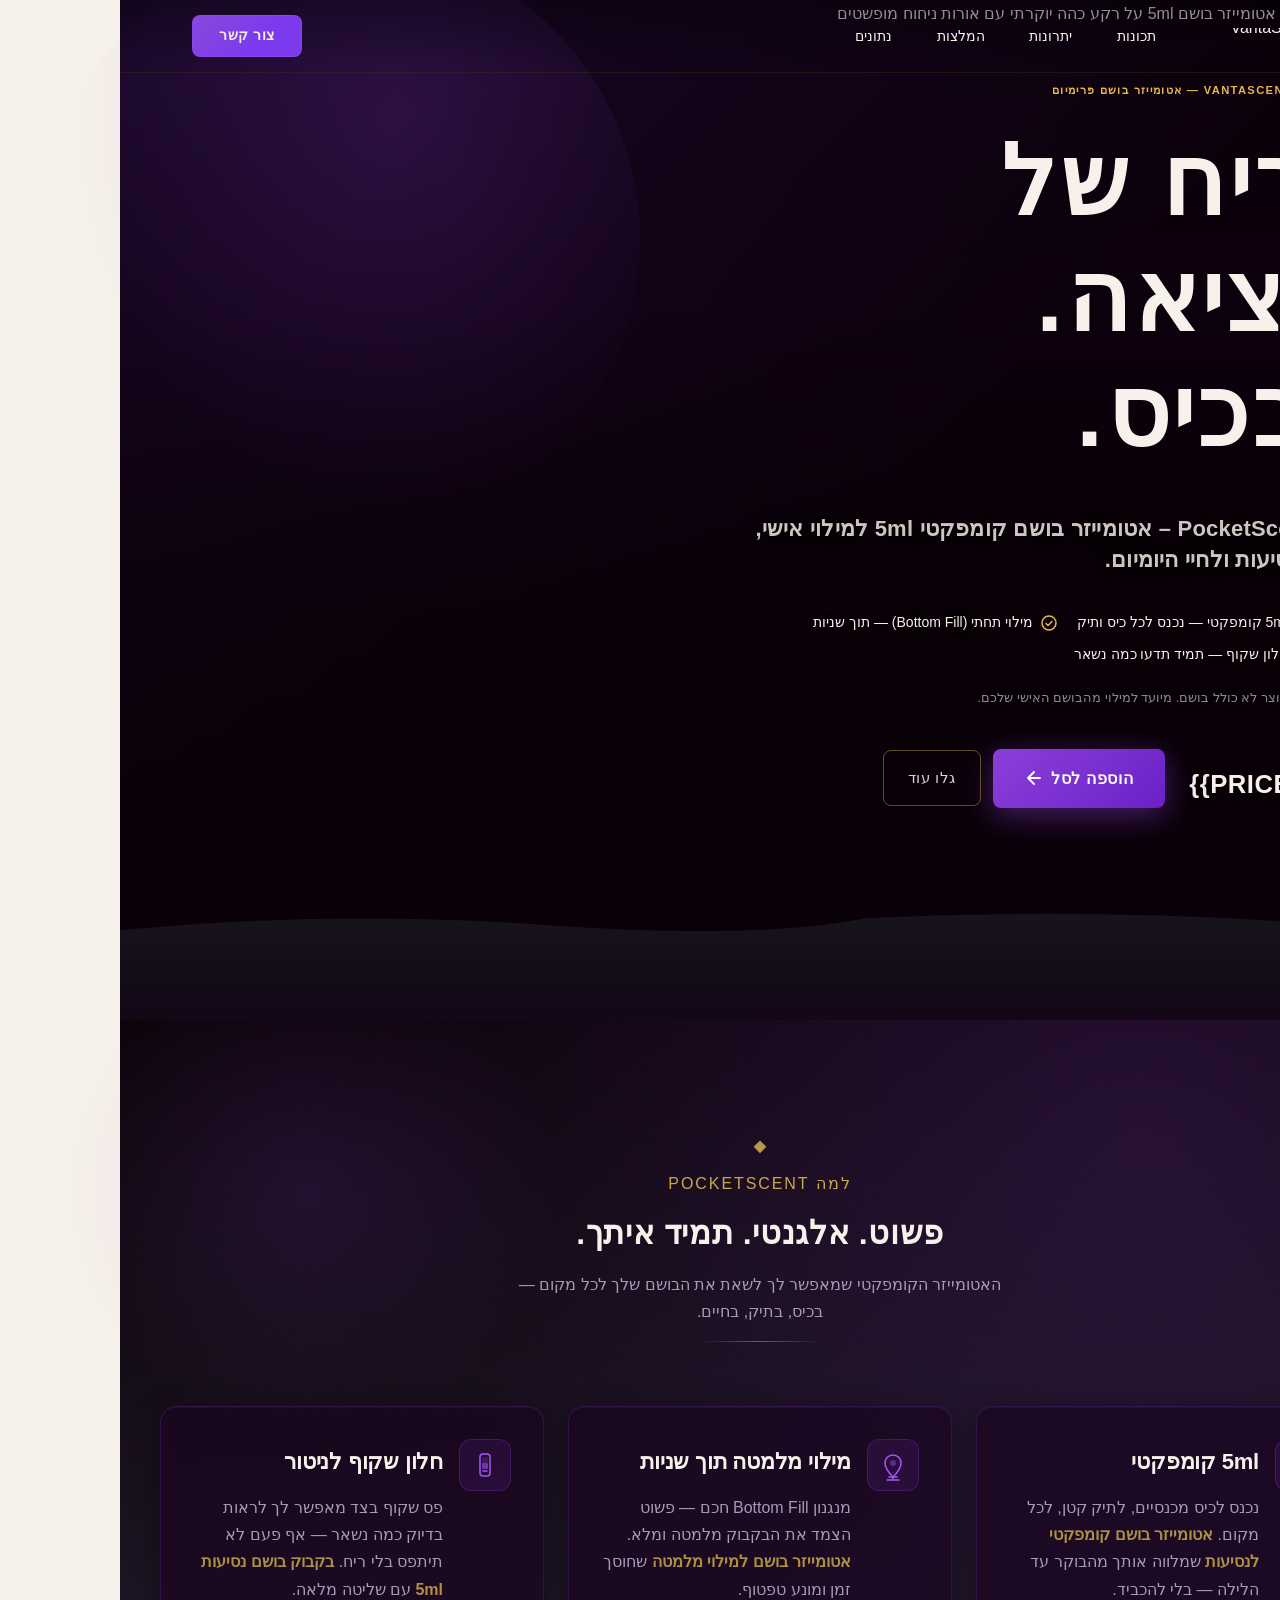
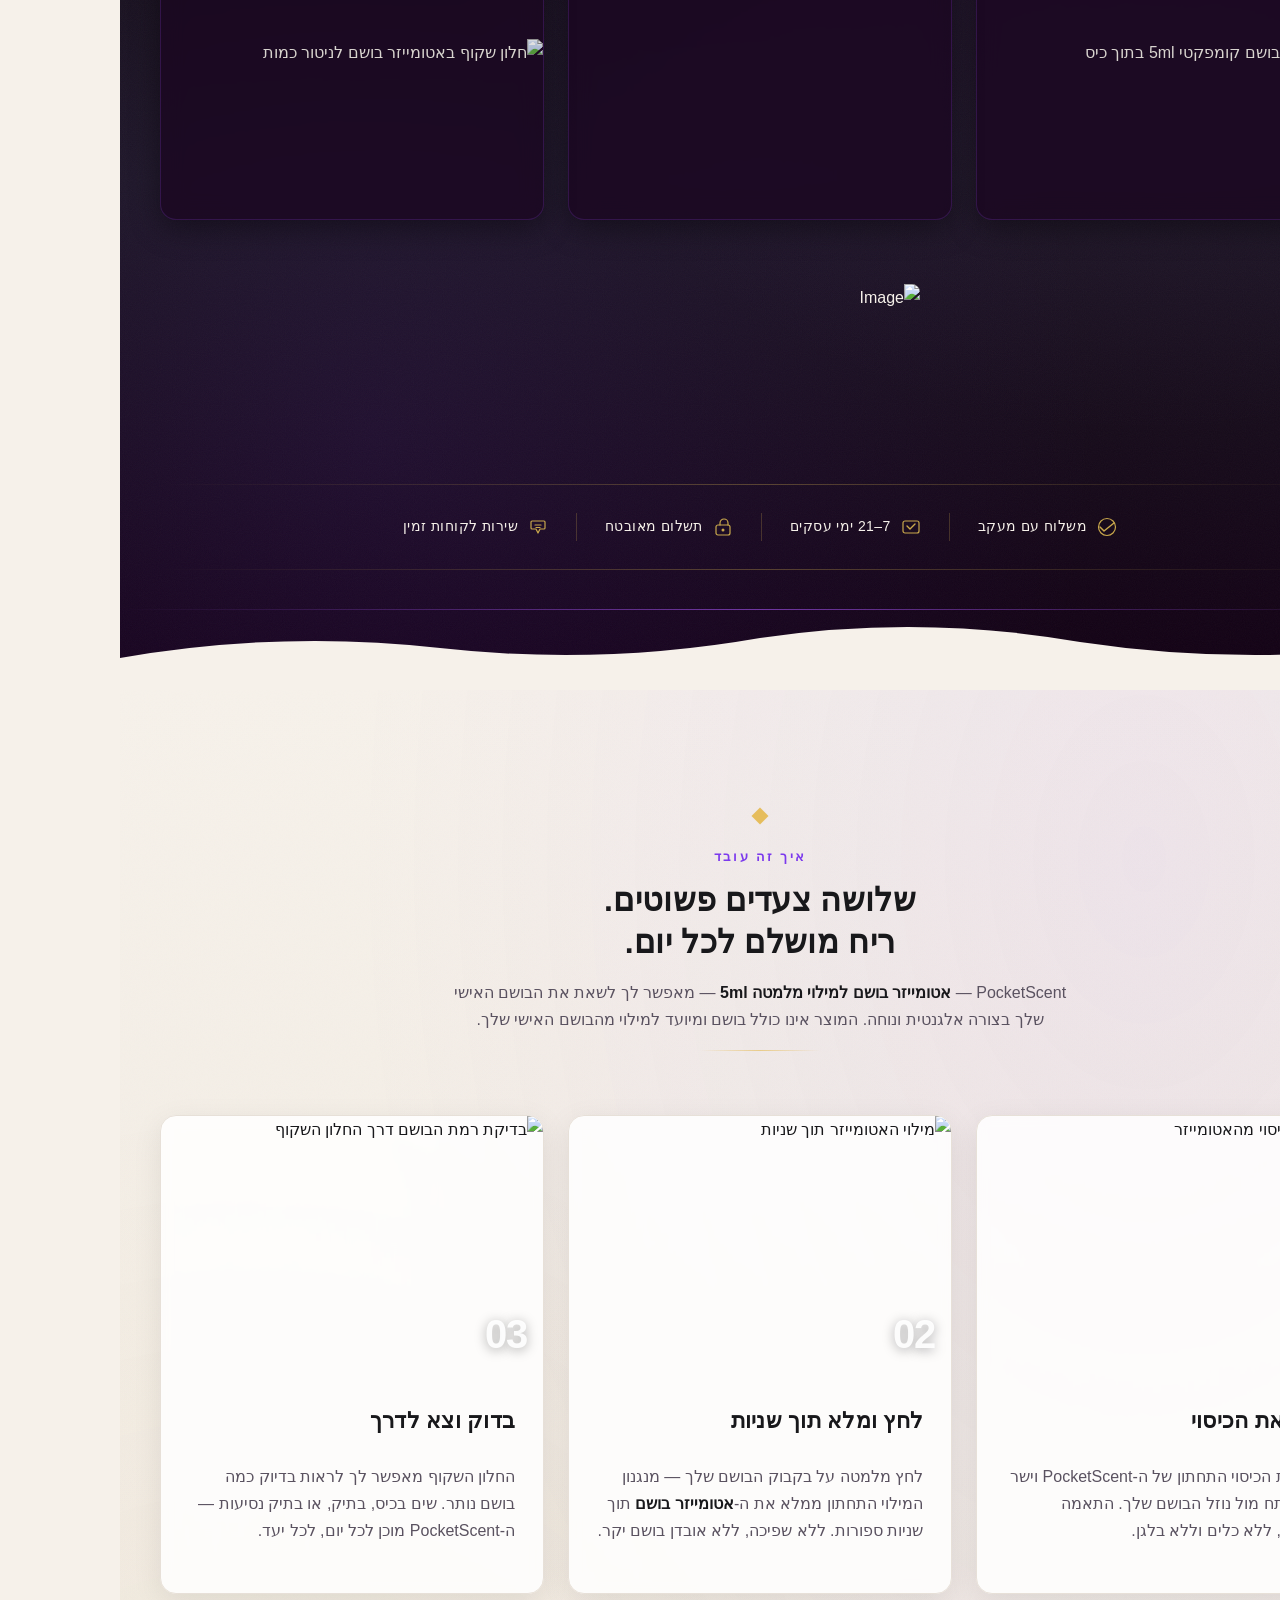
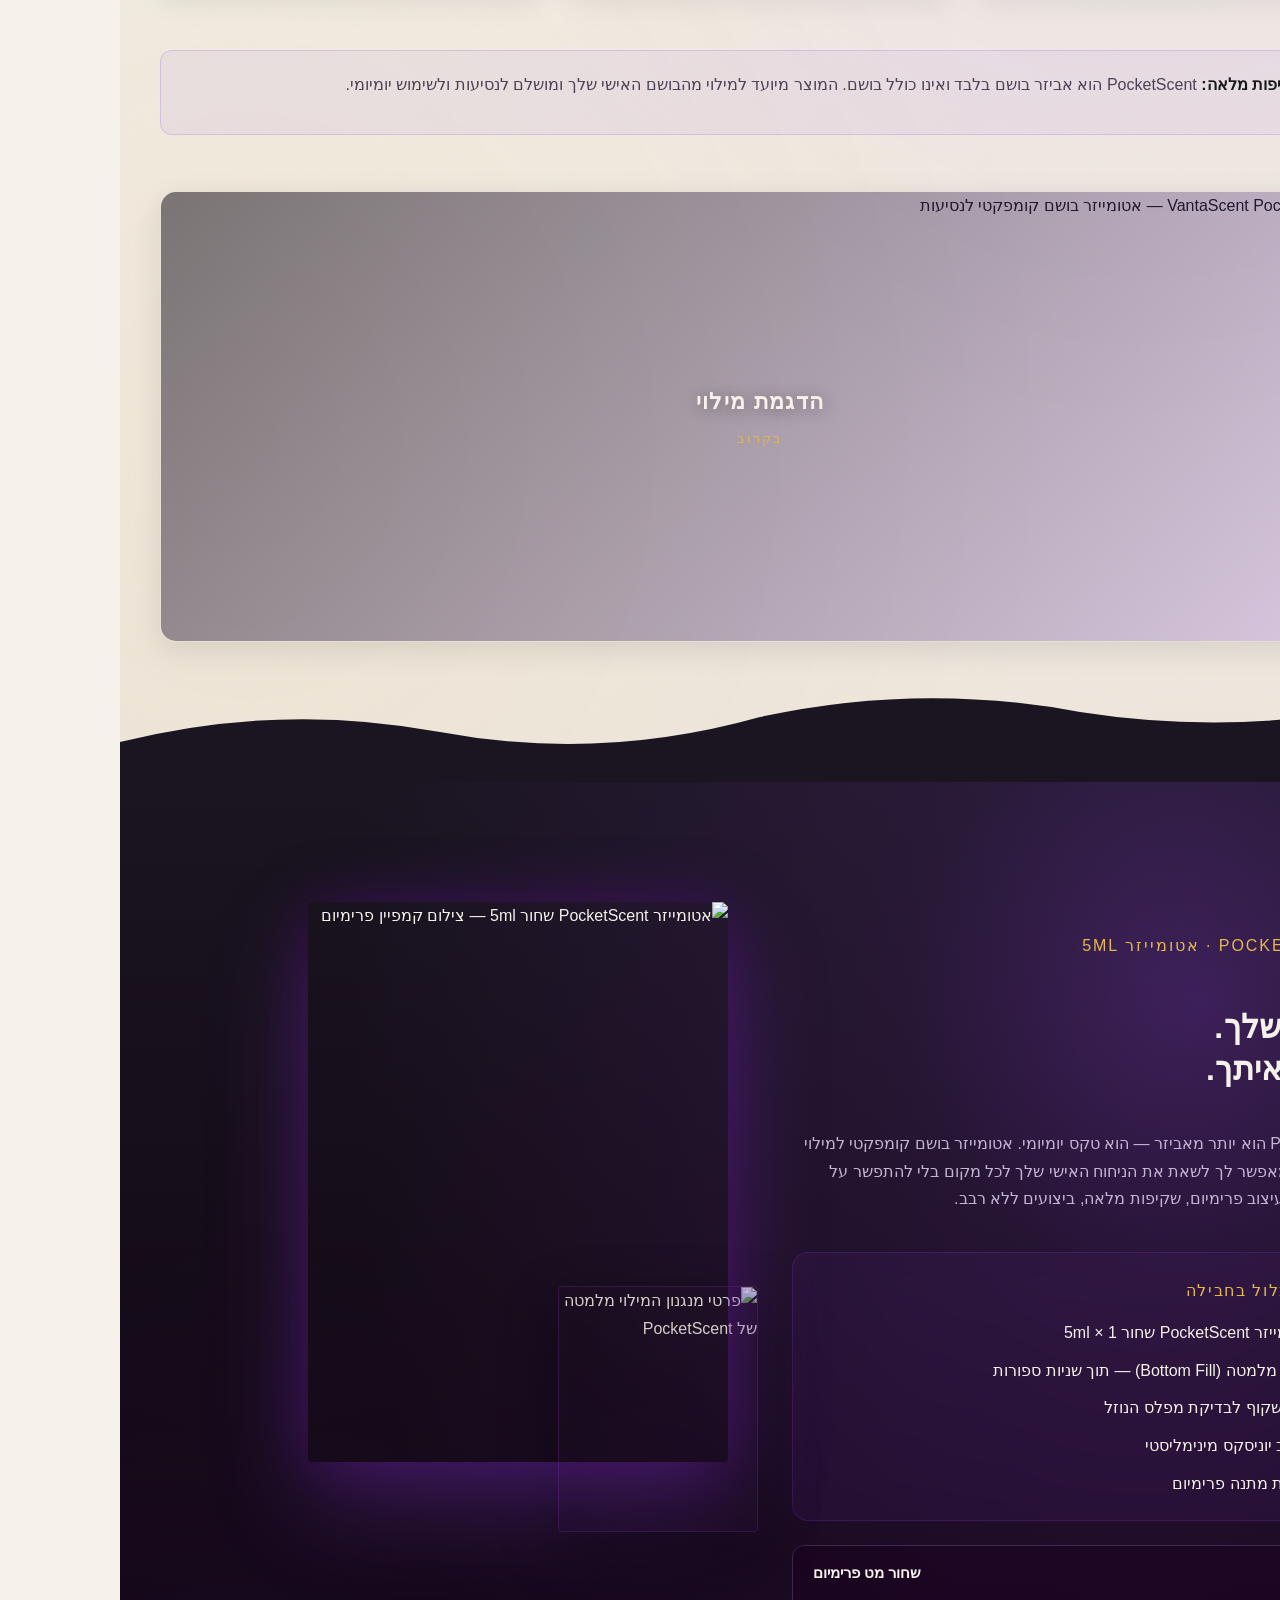
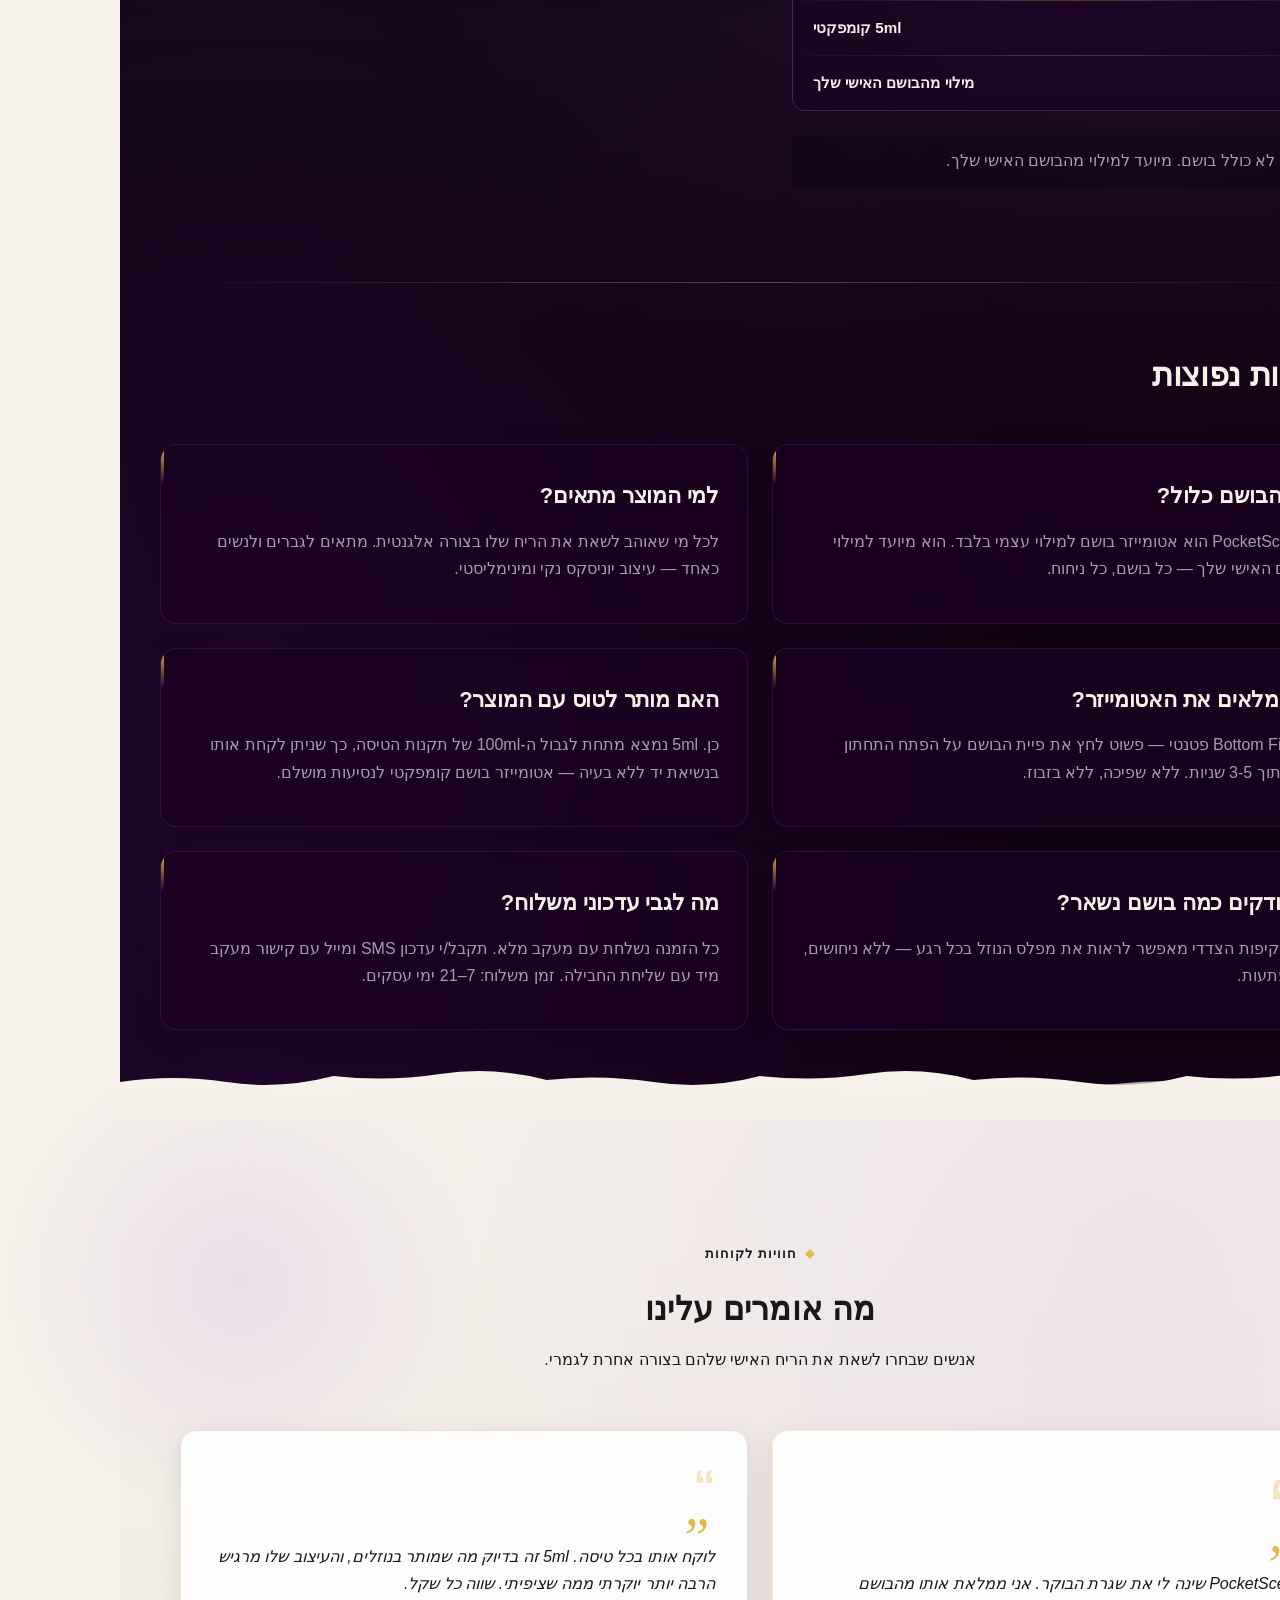
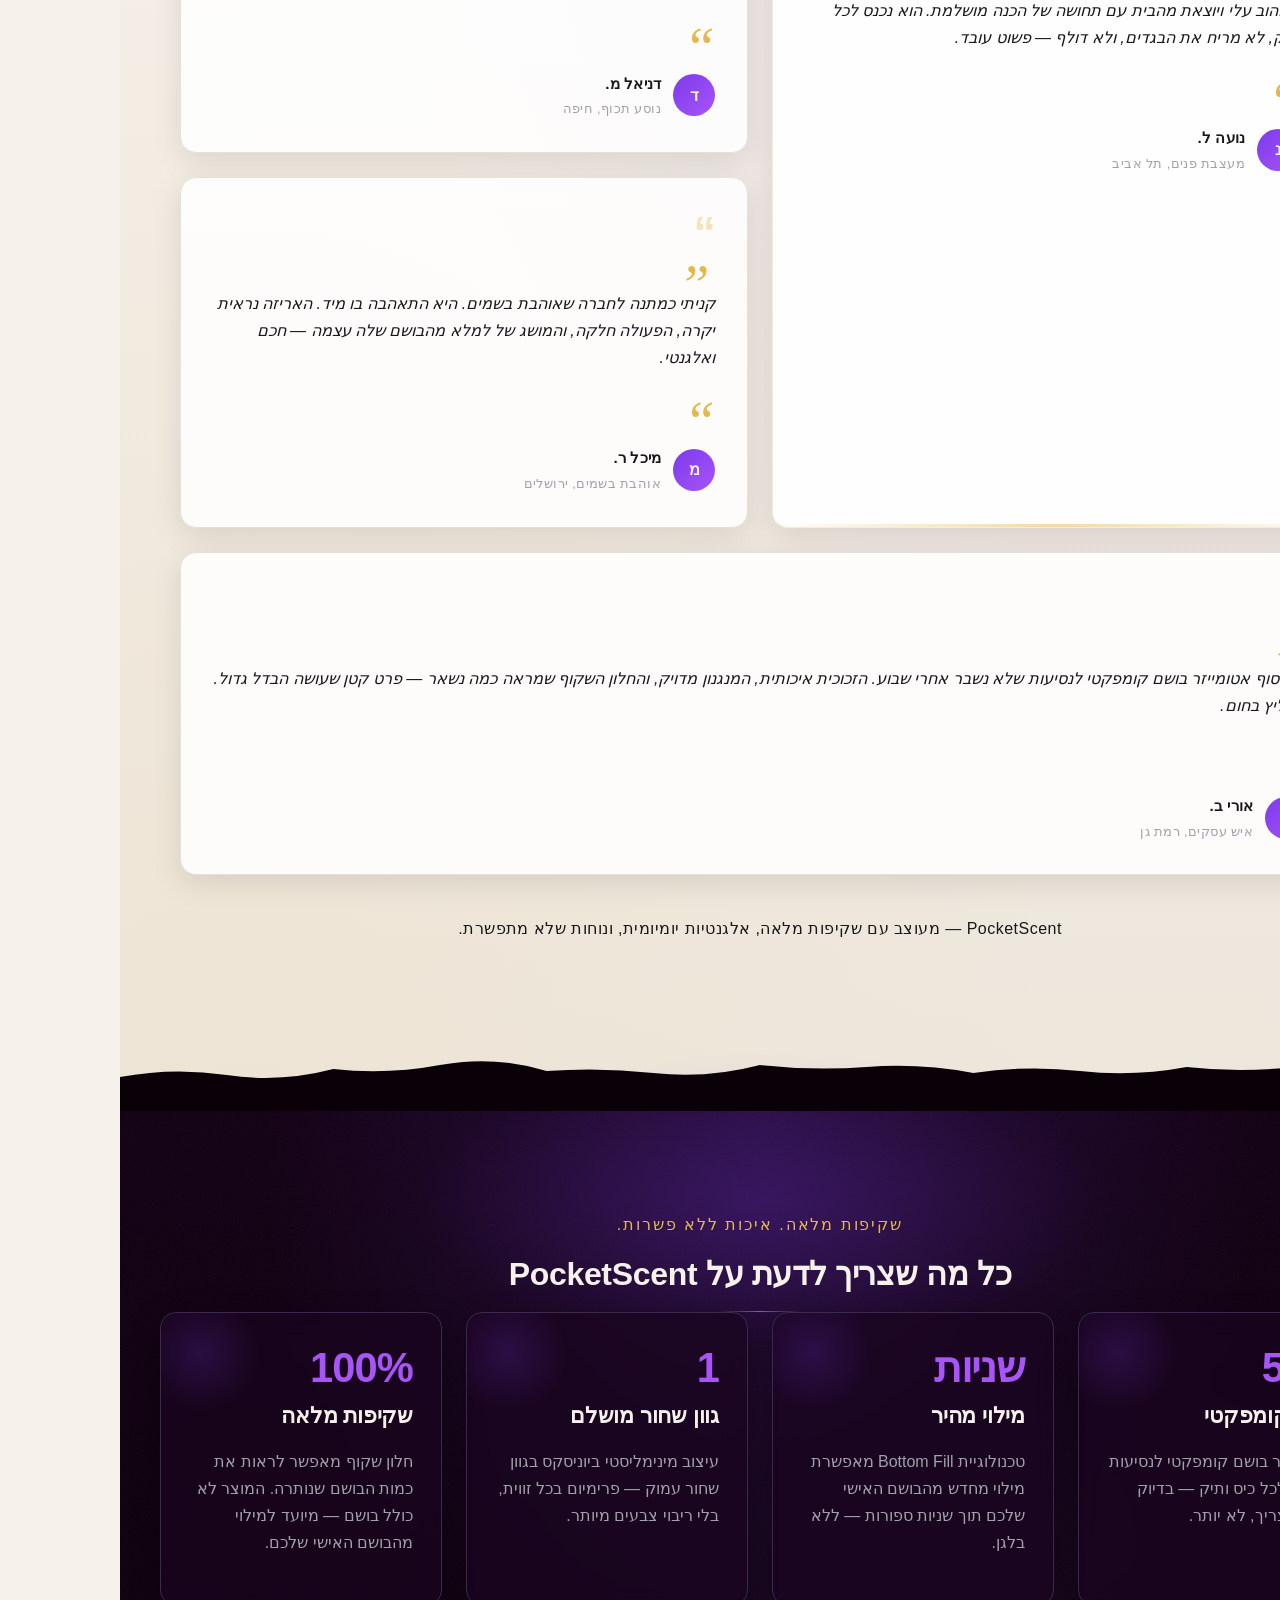
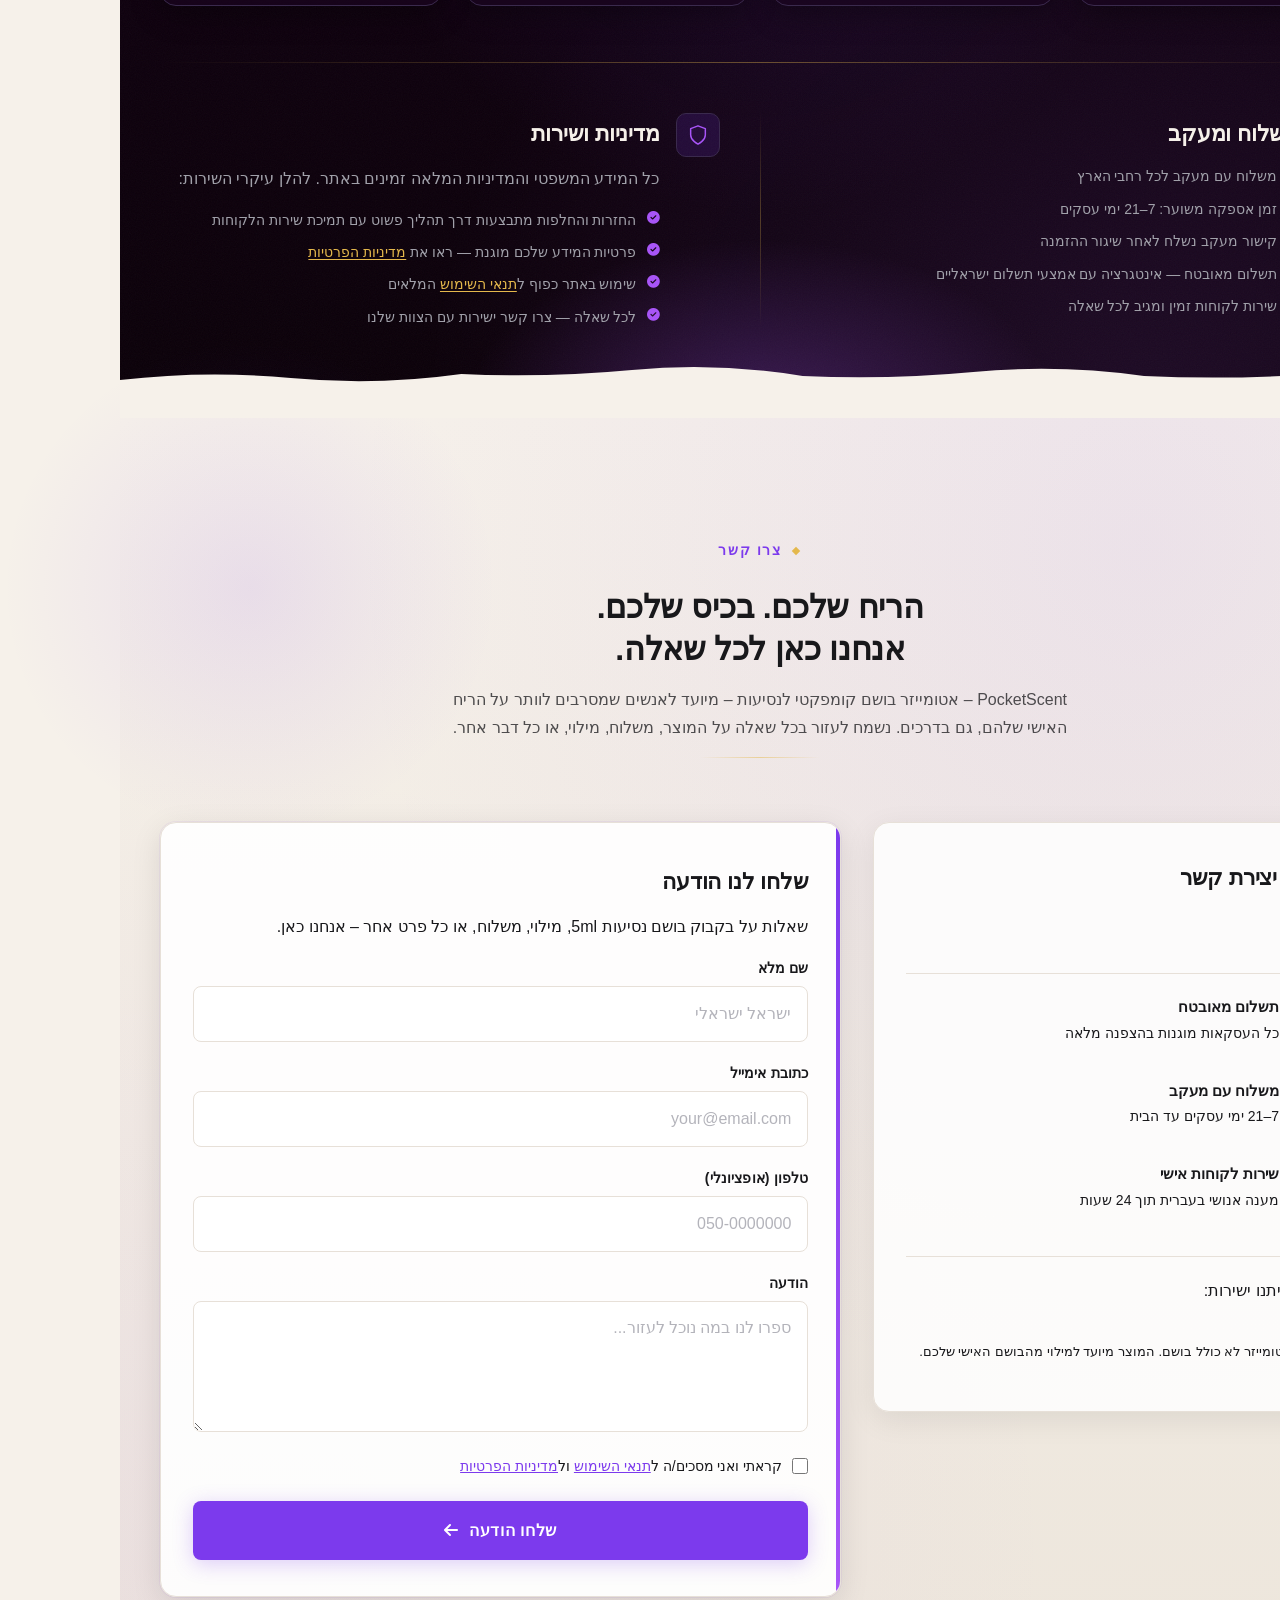
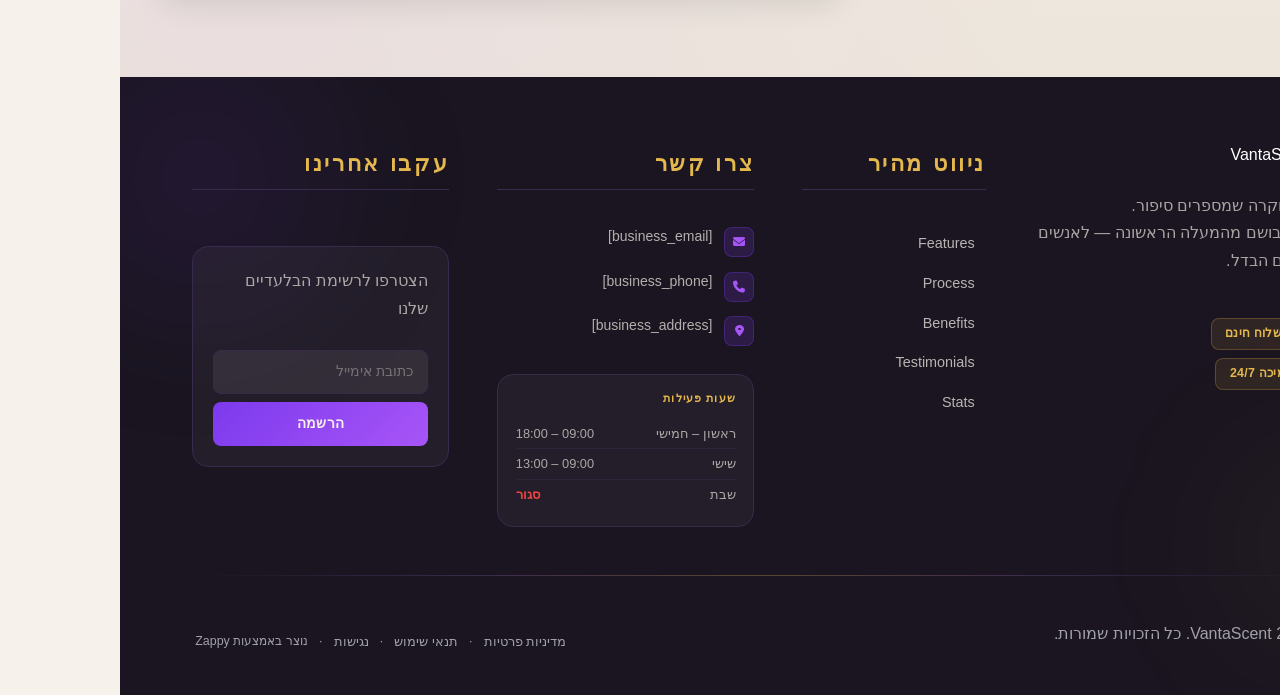
==== commit 3e0cd2c4: "Incremental sync: 1 page(s) — insert_element" ====
--- a/public/index.html
+++ b/public/index.html
@@ -1 +1 @@
-<!doctype html><html dir="rtl" lang="he"><head><meta charset="UTF-8"><meta content="width=device-width,initial-scale=1" name="viewport"><meta content="index, follow" name="robots"><title>אטומייזר בושם קומפקטי לנסיעות — VantaScent</title><meta content="VantaScent is a premium Israeli boutique fragrance accessories brand with a deep luxury aesthetic. The brand centers around a single hero product — PocketScent," name="description"><meta content="אטומייזר בושם קומפקטי לנסיעות, בקבוק בושם נסיעות 5ml, אטומייזר בושם, אטומייזר בושם למילוי מלמטה" name="keywords"><link href="/assets/favicon.ico" rel="icon" type="image/x-icon"><link href="/assets/favicon-16x16.png" rel="icon" type="image/png" sizes="16x16"><link href="/assets/favicon-32x32.png" rel="icon" type="image/png" sizes="32x32"><link href="/assets/favicon-48x48.png" rel="icon" type="image/png" sizes="48x48"><link href="/assets/favicon-192x192.png" rel="icon" type="image/png" sizes="192x192"><link href="/assets/favicon-512x512.png" rel="icon" type="image/png" sizes="512x512"><link href="/assets/apple-touch-icon.png" rel="apple-touch-icon"><script>!function(){"use strict";var t="c3b5ca19-6f7d-4e27-9d75-b7941ff346d8",e="https://api.zappy5.com/api/analytics/track",a=18e5,n=2592e6,o=!0,i=!0,r=!0;var s=function(){var e="zappy_visitor_"+t,a=null;try{if(a=localStorage.getItem(e)){var o=JSON.parse(a),i=Date.now();if(i-o.created<n)return o.lastSeen=i,localStorage.setItem(e,JSON.stringify(o)),o.id}}catch(t){console.warn("Zappy Analytics: LocalStorage not available")}var r="zv_"+Date.now()+"_"+Math.random().toString(36).substr(2,9);try{localStorage.setItem(e,JSON.stringify({id:r,created:Date.now(),lastSeen:Date.now()}))}catch(t){}return r}(),c=function(){var e="zappy_session_"+t,n=null;try{if(n=sessionStorage.getItem(e)){var o=JSON.parse(n),i=Date.now();if(i-o.timestamp<a)return o.timestamp=i,sessionStorage.setItem(e,JSON.stringify(o)),o.id}}catch(t){console.warn("Zappy Analytics: SessionStorage not available")}var r="zs_"+Date.now()+"_"+Math.random().toString(36).substr(2,9);try{sessionStorage.setItem(e,JSON.stringify({id:r,timestamp:Date.now()}))}catch(t){}return r}();function l(a,n){n=n||{};var o={website_id:t,event_type:a,page_path:window.location.pathname,referrer:document.referrer||"direct",visitor_id:s,session_id:c,metadata:n};if(navigator.sendBeacon){var i=new Blob([JSON.stringify(o)],{type:"application/json"});navigator.sendBeacon(e,i)}else fetch(e,{method:"POST",headers:{"Content-Type":"application/json"},body:JSON.stringify(o),keepalive:!0}).catch(function(t){console.warn("Zappy Analytics: Failed to track event",t)})}o&&l("pageview",{title:document.title,url:window.location.href}),i&&document.addEventListener("click",function(t){var e=t.target;if("BUTTON"===e.tagName||e.closest("button")){var a="BUTTON"===e.tagName?e:e.closest("button");l("click",{element:"button",text:a.textContent.trim().substring(0,100),id:a.id||null,class:a.className||null})}else if("A"===e.tagName||e.closest("a")){var n="A"===e.tagName?e:e.closest("a");l("navigation",{element:"link",text:n.textContent.trim().substring(0,100),href:n.href,external:n.hostname!==window.location.hostname})}},!0),r&&document.addEventListener("submit",function(t){var e=t.target;l("form_submit",{form_id:e.id||null,form_name:e.name||null,form_action:e.action||null,form_method:e.method||"GET"})},!0);var d=Date.now();window.addEventListener("beforeunload",function(){l("page_unload",{time_on_page:Math.floor((Date.now()-d)/1e3),page_path:window.location.pathname})}),window.zappyAnalytics={track:l,getVisitorId:function(){return s},getSessionId:function(){return c}}}()</script><meta content="אטומייזר בושם קומפקטי לנסיעות — VantaScent" property="og:title"><meta content="VantaScent is a premium Israeli boutique fragrance accessories brand with a deep luxury aesthetic. The brand centers around a single hero product — PocketScent," property="og:description"><meta content="summary_large_image" name="twitter:card"><meta content="אטומייזר בושם קומפקטי לנסיעות — VantaScent" name="twitter:title"><meta content="VantaScent is a premium Israeli boutique fragrance accessories brand with a deep luxury aesthetic. The brand centers around a single hero product — PocketScent," name="twitter:description"><meta content="website" property="og:type"><meta content="he_IL" property="og:locale"><link href="https://cdnjs.cloudflare.com/ajax/libs/font-awesome/6.4.0/css/all.min.css" rel="stylesheet"><style>.skip-link{position:absolute;top:0;left:0;transform:translateY(-200%);padding:12px 18px;background:var(--bg-dark,#1a1a1a);color:var(--text-light,#fff);font-weight:600;border-radius:0 0 8px 0;z-index:10000}.skip-link:focus{transform:none;outline:2px solid var(--ring,#fff);outline-offset:2px}:focus-visible{outline:2px solid var(--ring,currentColor);outline-offset:3px}</style><link href="/assets/favicon.ico" rel="icon" type="image/x-icon"><link href="/assets/favicon-16x16.png" rel="icon" type="image/png" sizes="16x16"><link href="/assets/favicon-32x32.png" rel="icon" type="image/png" sizes="32x32"><link href="/assets/favicon-48x48.png" rel="icon" type="image/png" sizes="48x48"><link href="/assets/favicon-192x192.png" rel="icon" type="image/png" sizes="192x192"><link href="/assets/favicon-512x512.png" rel="icon" type="image/png" sizes="512x512"><link href="/assets/apple-touch-icon.png" rel="apple-touch-icon"><link href="https://cdn.jsdelivr.net/npm/vanilla-cookieconsent@3/dist/cookieconsent.css" rel="stylesheet"><script src="https://cdn.jsdelivr.net/npm/vanilla-cookieconsent@3/dist/cookieconsent.umd.js"></script><script src="https://cdn.jsdelivr.net/gh/mickidum/acc_toolbar/acctoolbar/acctoolbar.min.js"></script><link href="/styles.css" rel="stylesheet"><style id="zappy-dropdown-submenu-styles">#navMenu li:has(.sub-menu),.nav-menu li:has(.sub-menu),.navbar li:has(.sub-menu),nav li:has(.sub-menu){position:relative}#navMenu .sub-menu,.nav-menu .sub-menu,.navbar .sub-menu,nav .sub-menu{display:block!important;position:absolute!important;top:100%;left:0;min-width:220px;background:#fff;border-radius:8px;box-shadow:0 8px 25px rgba(0,0,0,.15);padding:8px 0;opacity:0;visibility:hidden;transform:translateY(10px);transition:all .3s ease;z-index:1000;list-style:none;pointer-events:none}#navMenu li:hover>.sub-menu,.nav-menu li:hover>.sub-menu,.navbar li:hover>.sub-menu,nav li:hover>.sub-menu{opacity:1!important;visibility:visible!important;transform:translateY(0)!important;pointer-events:auto!important}.sub-menu li{list-style:none;margin:0;padding:0}.sub-menu a{display:block!important;padding:10px 16px!important;color:var(--text-dark,#333)!important;font-weight:500;text-decoration:none;white-space:nowrap;transition:background-color .2s}.sub-menu .zappy-nav-child>a{padding-left:28px!important;font-size:.9em!important;opacity:.85!important}[dir=rtl] .sub-menu .zappy-nav-child>a,html[lang=ar] .sub-menu .zappy-nav-child>a,html[lang=he] .sub-menu .zappy-nav-child>a{padding-left:10px!important;padding-right:28px!important}.sub-menu .zappy-nav-parent>a{font-weight:600!important}.sub-menu a:hover{background-color:#f5f5f5}[dir=rtl] .nav-menu .sub-menu,[dir=rtl] .navbar .sub-menu,[dir=rtl] nav .sub-menu,html[lang=ar] .nav-menu .sub-menu,html[lang=ar] .navbar .sub-menu,html[lang=ar] nav .sub-menu,html[lang=he] .nav-menu .sub-menu,html[lang=he] .navbar .sub-menu,html[lang=he] nav .sub-menu{left:auto!important;right:0!important}.sub-menu:empty,.sub-menu:not(:has(li)):not(:has(> a)),.sub-menu:not(:has(li:not(.zappy-hidden-menu-item))):not(:has(> a)){display:none!important;opacity:0!important;visibility:hidden!important;pointer-events:none!important}li:has(.menu-group-title):hover>.sub-menu{opacity:1!important;visibility:visible!important;transform:translateY(0)!important;pointer-events:auto!important}#navMenu>li>.menu-group-title,.nav-menu>li>.menu-group-title{display:inline-block;padding:.5rem 1rem;cursor:default;user-select:none}@media (max-width:768px){#navMenu .sub-menu,.nav-menu .sub-menu,.navbar .sub-menu,nav .sub-menu{position:static!important;transform:none!important;box-shadow:none!important;background:0 0!important;max-height:0;overflow:hidden;opacity:0;visibility:hidden;transition:max-height .3s ease,opacity .3s ease;padding:0!important;border-radius:0!important}#navMenu .sub-menu.mobile-expanded,.nav-menu .sub-menu.mobile-expanded,.navbar .sub-menu.mobile-expanded{max-height:none!important;overflow-y:visible!important;opacity:1!important;visibility:visible!important;padding:8px 0 8px 16px!important}[dir=rtl] .sub-menu.mobile-expanded,html[lang=he] .sub-menu.mobile-expanded{padding:8px 16px 8px 0!important}#navMenu li:hover>.sub-menu,.nav-menu li:hover>.sub-menu,.navbar li:hover>.sub-menu,nav li:hover>.sub-menu{opacity:0;visibility:hidden;pointer-events:none}#navMenu li>.sub-menu.mobile-expanded,.nav-menu li>.sub-menu.mobile-expanded,.navbar li>.sub-menu.mobile-expanded,nav li>.sub-menu.mobile-expanded{opacity:1!important;visibility:visible!important;pointer-events:auto!important}#navMenu li:has(.sub-menu),.nav-menu li:has(.sub-menu),.navbar li:has(.sub-menu),nav li:has(.sub-menu){display:flex!important;flex-wrap:wrap!important;align-items:center!important;position:relative!important;min-height:44px!important}#navMenu li:has(.sub-menu)>a,.nav-menu li:has(.sub-menu)>a,.navbar li:has(.sub-menu)>a,nav li:has(.sub-menu)>a{flex:1!important;min-width:0!important}#navMenu li:has(.sub-menu)>.menu-group-title,.nav-menu li:has(.sub-menu)>.menu-group-title,.navbar li:has(.sub-menu)>.menu-group-title,nav li:has(.sub-menu)>.menu-group-title{flex:1!important;min-width:0!important;padding:0!important;line-height:inherit!important}#navMenu li:has(.sub-menu)>.sub-menu,.nav-menu li:has(.sub-menu)>.sub-menu,.navbar li:has(.sub-menu)>.sub-menu,nav li:has(.sub-menu)>.sub-menu{flex-basis:100%!important;width:100%!important}#navMenu li:has(.sub-menu)>a [class*=arrow],#navMenu li:has(.sub-menu)>a [class*=chevron],.nav-menu li:has(.sub-menu)>a .fa-angle-down,.nav-menu li:has(.sub-menu)>a .fa-chevron-down,.nav-menu li:has(.sub-menu)>a [class*=arrow],.nav-menu li:has(.sub-menu)>a [class*=chevron],nav li:has(.sub-menu)>a [class*=arrow],nav li:has(.sub-menu)>a [class*=chevron]{display:none!important;visibility:hidden!important}.mobile-submenu-toggle{display:flex!important;align-items:center!important;justify-content:center!important;width:44px!important;height:auto!important;background:0 0!important;border:none!important;cursor:pointer!important;color:var(--text-light)!important;position:static!important;flex-shrink:0!important;align-self:stretch!important;z-index:2!important;padding:0!important;margin:0!important}.mobile-submenu-toggle::after{content:''!important;width:0!important;height:0!important;border-left:6px solid transparent!important;border-right:6px solid transparent!important;border-top:7px solid currentColor!important;transition:transform .3s ease!important}.mobile-submenu-toggle.expanded::after{transform:rotate(180deg)!important}.sub-menu a{padding:10px 0!important;display:block!important;color:var(--text-light)!important;white-space:normal!important}.sub-menu .zappy-nav-child>a{padding-left:28px!important;font-size:.9em!important;opacity:.85!important}[dir=rtl] .sub-menu .zappy-nav-child>a,html[lang=ar] .sub-menu .zappy-nav-child>a,html[lang=he] .sub-menu .zappy-nav-child>a{padding-left:0!important;padding-right:28px!important}.sub-menu .zappy-nav-parent>a{font-weight:600!important}#navMenu.active,.nav-menu.active{max-width:100vw!important;overflow-x:hidden!important;box-sizing:border-box!important}.navbar .sub-menu li a,.zappy-products-dropdown .sub-menu a,nav.navbar .sub-menu li a{color:var(--text-light)!important}}@media (min-width:769px){.mobile-submenu-toggle{display:none!important}}</style><style id="zappy-widget-visibility">html[dir=rtl] .whatsapp-float{right:20px!important;left:auto!important}html:not([dir]) .whatsapp-float,html[dir=ltr] .whatsapp-float{left:20px!important;right:auto!important}html[dir=rtl] #mic-access-tool-general-button,html[dir=rtl] #mic-init-access-tool #mic-access-tool-general-button,html[dir=rtl] #mic-init-access-tool .mic-access-tool-general-button,html[dir=rtl] ._access-icon,html[dir=rtl] .mic-access-tool-general-button{left:20px!important;right:auto!important}html:not([dir]) #mic-access-tool-general-button,html:not([dir]) #mic-init-access-tool #mic-access-tool-general-button,html:not([dir]) #mic-init-access-tool .mic-access-tool-general-button,html:not([dir]) ._access-icon,html:not([dir]) .mic-access-tool-general-button,html[dir=ltr] #mic-access-tool-general-button,html[dir=ltr] #mic-init-access-tool #mic-access-tool-general-button,html[dir=ltr] #mic-init-access-tool .mic-access-tool-general-button,html[dir=ltr] ._access-icon,html[dir=ltr] .mic-access-tool-general-button{right:20px!important;left:auto!important}@media (max-width:768px){.whatsapp-float{display:flex!important}}@media (min-width:769px){.whatsapp-float{display:flex!important}}@media (max-width:768px){#mic-access-tool-general-button,#mic-init-access-tool #mic-access-tool-general-button,#mic-init-access-tool .mic-access-tool-general-button,._access-icon,.mic-access-tool-general-button{display:flex!important;visibility:visible!important;opacity:1!important;pointer-events:auto!important}#mic-access-tool-box.opened-mic-access-tool,#mic-init-access-tool #mic-access-tool-box.opened-mic-access-tool,.mic-access-tool-box.opened-mic-access-tool{visibility:visible!important;opacity:1!important;pointer-events:auto!important}}@media (min-width:769px){#mic-access-tool-general-button,#mic-init-access-tool #mic-access-tool-general-button,#mic-init-access-tool .mic-access-tool-general-button,._access-icon,.mic-access-tool-general-button{display:flex!important;visibility:visible!important;opacity:1!important;pointer-events:auto!important}#mic-access-tool-box.opened-mic-access-tool,#mic-init-access-tool #mic-access-tool-box.opened-mic-access-tool,.mic-access-tool-box.opened-mic-access-tool{visibility:visible!important;opacity:1!important;pointer-events:auto!important}}</style></head><body><a href="#main" class="skip-link">דלג לתוכן הראשי</a><nav class="navbar" dir="rtl"><button class="mobile-toggle" aria-label="Menu" id="mobileToggle"><svg viewBox="0 0 24 24" height="24" width="24" fill="none" class="hamburger-icon"><path d="M3 12h18M3 6h18M3 18h18" stroke="currentColor" stroke-width="2" stroke-linecap="round"></path></svg> <svg viewBox="0 0 24 24" height="24" width="24" fill="none" class="close-icon" style="display:none"><path d="M18 6L6 18M6 6l12 12" stroke="currentColor" stroke-width="2" stroke-linecap="round"></path></svg></button> <button class="phone-header-btn" aria-label="Call" data-phone=""><svg viewBox="0 0 24 24" height="20" width="20" fill="currentColor"><path d="M22 16.92v3a2 2 0 0 1-2.18 2 19.79 19.79 0 0 1-8.63-3.07 19.5 19.5 0 0 1-6-6 19.79 19.79 0 0 1-3.07-8.67A2 2 0 0 1 4.11 2h3a2 2 0 0 1 2 1.72 12.84 12.84 0 0 0 .7 2.81 2 2 0 0 1-.45 2.11L8.09 9.91a16 16 0 0 0 6 6l1.27-1.27a2 2 0 0 1 2.11-.45 12.84 12.84 0 0 0 2.81.7A2 2 0 0 1 22 16.92z"></path></svg></button><div class="nav-container"><div class="nav-right-group"><div class="nav-brand"><a href="/" class="logo-link"><img alt="VantaScent" src="/assets/site-----image-1.webp" class="logo"></a></div><ul class="nav-menu" id="navMenu"><li><a href="#features">תכונות</a></li><li><a href="#benefits">יתרונות</a></li><li><a href="#testimonials">המלצות</a></li><li><a href="#stats">נתונים</a></li></ul></div><div class="nav-cta-container"><a href="#contact" class="nav-cta-btn">צור קשר</a></div></div></nav><script>window.addEventListener("load",function(){const e=document.querySelector(".navbar, nav, header");if(!e)return void console.log("[Navbar] Navbar element not found");let t=document.getElementById("mobileToggle")||document.querySelector(".mobile-toggle")||document.querySelector(".hamburger")||document.querySelector(".hamburger-menu")||document.querySelector(".menu-toggle")||document.querySelector(".burger-menu")||document.querySelector('[aria-label="Menu"]')||document.querySelector('[aria-label="תפריט"]');const n=document.querySelector(".phone-header-btn"),o=window.getComputedStyle(e);let r=o.backgroundColor;if(console.log("[Navbar] Initial navbar background:",r),"transparent"===r||"rgba(0, 0, 0, 0)"===r||r.startsWith("rgba")&&r.includes(", 0)")){const e=o.backgroundImage;if(e&&"none"!==e)console.log("[Navbar] Navbar has background image/gradient, using dark text"),r="rgb(240, 240, 240)";else{const e=window.getComputedStyle(document.body).backgroundColor;console.log("[Navbar] Navbar transparent, using body background:",e),r=e}}const a=r.match(/\d+/g);if(a&&a.length>=3){const e=(.299*parseInt(a[0])+.587*parseInt(a[1])+.114*parseInt(a[2]))/255;console.log("[Navbar] Mobile button colors preserved from Claude CSS (luminance:",e.toFixed(2)+")");const o=document.createElement("style");o.id="zappy-mobile-nav-fix";document.documentElement.lang;document.documentElement.dir,o.textContent='\n        /* Hide mobile buttons on desktop, show only on mobile */\n        @media (min-width: 769px) {\n          .mobile-toggle,\n          .phone-header-btn {\n            display: none !important;\n          }\n        }\n        \n        /* Show and position mobile buttons correctly on mobile */\n        @media (max-width: 768px) {\n          .navbar,\n          nav.navbar {\n            min-height: 70px !important;\n          }\n\n          .mobile-toggle,\n          .phone-header-btn {\n            position: absolute !important;\n            top: 0 !important;\n            bottom: 0 !important;\n            margin-top: auto !important;\n            margin-bottom: auto !important;\n            transform: none !important;\n            z-index: 1001 !important;\n            display: flex !important;\n            align-items: center !important;\n            justify-content: center !important;\n            width: 36px !important;\n            height: 36px !important;\n            border-radius: 50% !important;\n            border: none !important;\n            cursor: pointer !important;\n            padding: 6px !important;\n            background: none !important;\n            color: var(--nav-text, var(--text-light)) !important;\n            touch-action: manipulation !important;\n            -webkit-tap-highlight-color: transparent !important;\n          }\n\n          html[data-zappy-site-type="ecommerce"] .phone-header-btn,\n          body[data-zappy-site-type="ecommerce"] .phone-header-btn,\n          html[data-zappy-site-type="ecommerce"] header .phone-header-btn,\n          html[data-zappy-site-type="ecommerce"] nav .phone-header-btn {\n            display: none !important;\n            visibility: hidden !important;\n            width: 0 !important;\n            height: 0 !important;\n            min-width: 0 !important;\n            overflow: hidden !important;\n          }\n          \n          /* LTR positioning (default): hamburger LEFT, phone RIGHT */\n          html:not([dir="rtl"]):not([lang="he"]):not([lang="ar"]) .mobile-toggle,\n          html[dir="ltr"] .mobile-toggle {\n            left: 12px !important;\n            right: auto !important;\n          }\n          html:not([dir="rtl"]):not([lang="he"]):not([lang="ar"]) .phone-header-btn,\n          html[dir="ltr"] .phone-header-btn {\n            right: 12px !important;\n            left: auto !important;\n          }\n          \n          /* RTL positioning: hamburger RIGHT, phone LEFT */\n          html[dir="rtl"] .mobile-toggle,\n          html[lang="he"] .mobile-toggle,\n          html[lang="ar"] .mobile-toggle {\n            right: 12px !important;\n            left: auto !important;\n          }\n          html[dir="rtl"] .phone-header-btn,\n          html[lang="he"] .phone-header-btn,\n          html[lang="ar"] .phone-header-btn {\n            left: 12px !important;\n            right: auto !important;\n          }\n          \n          /* CRITICAL: Ensure nav-container has min-height on mobile */\n          /* All children are positioned absolutely/fixed on mobile, so height:auto collapses to 0 */\n          .nav-container {\n            min-height: 70px !important;\n            position: relative !important;\n          }\n          \n          /* Ensure SVG icons are properly sized and inherit color */\n          .mobile-toggle svg,\n          .phone-header-btn svg {\n            width: 24px !important;\n            height: 24px !important;\n            /* Don\'t force display - let JavaScript control hamburger/close toggle */\n          }\n          \n          /* Reset nav-cta-container on mobile - remove desktop box-shadow/padding */\n          /* that creates a visible ghost box when CTA button is hidden */\n          .nav-cta-container {\n            box-shadow: none !important;\n            padding: 0 !important;\n          }\n          \n          /* Hide nav-cta-container entirely on mobile when there\'s no lang-switcher */\n          /* (only the CTA button is inside, and it\'s hidden on mobile) */\n          .nav-cta-container:not(:has(.lang-switcher)) {\n            display: none !important;\n          }\n          \n          /* CRITICAL: Prevent hero image fade gradient from bleeding over headline text */\n          /* The .image-fade-gradient has bottom: -30px (extends below parent) */\n          /* On mobile stacked layout, this overlaps the h1 text below the image */\n          .hero-image-column {\n            overflow: hidden !important;\n          }\n          .image-fade-gradient {\n            bottom: 0 !important;\n          }\n          \n          /* Hide desktop language switcher on mobile - hamburger menu handles it */\n          /* High specificity to override stored CSS */\n          .lang-switcher,\n          .nav-cta-container .lang-switcher,\n          .nav-container .lang-switcher,\n          .navbar .lang-switcher,\n          .navbar .nav-cta-container .lang-switcher {\n            display: none !important;\n          }\n        }\n      ';const r=document.getElementById("zappy-mobile-nav-fix");r&&r.remove(),document.head.appendChild(o),console.log("[Navbar] Critical CSS injected for mobile nav positioning");const i=window.innerWidth<=768;if(t){const e=t.querySelector(".hamburger-icon"),n=t.querySelector(".close-icon");e&&(e.style.setProperty("width","24px","important"),e.style.setProperty("height","24px","important"),e.style.setProperty("display","block","important")),n&&(n.style.setProperty("width","24px","important"),n.style.setProperty("height","24px","important"),n.style.setProperty("display","none","important")),i?(t.style.setProperty("position","absolute","important"),t.style.setProperty("top","0","important"),t.style.setProperty("bottom","0","important"),t.style.setProperty("margin-top","auto","important"),t.style.setProperty("margin-bottom","auto","important"),t.style.setProperty("transform","none","important"),t.style.setProperty("z-index","1001","important"),t.style.removeProperty("left"),t.style.removeProperty("right"),console.log("[Navbar] Mobile toggle positioning applied (mobile viewport)")):(t.style.removeProperty("position"),t.style.removeProperty("top"),t.style.removeProperty("transform"),t.style.removeProperty("z-index"),t.style.removeProperty("left"),t.style.removeProperty("right"),console.log("[Navbar] Desktop viewport - cleared mobile toggle inline positioning"))}if(n){const e=n.querySelector("svg");e&&(e.style.width="24px",e.style.height="24px",e.setAttribute("width","24"),e.setAttribute("height","24")),i?(n.style.setProperty("position","absolute","important"),n.style.setProperty("top","0","important"),n.style.setProperty("bottom","0","important"),n.style.setProperty("margin-top","auto","important"),n.style.setProperty("margin-bottom","auto","important"),n.style.setProperty("transform","none","important"),n.style.setProperty("z-index","1001","important"),n.style.removeProperty("left"),n.style.removeProperty("right"),console.log("[Navbar] Phone button positioning applied (mobile viewport)")):(n.style.removeProperty("position"),n.style.removeProperty("top"),n.style.removeProperty("transform"),n.style.removeProperty("z-index"),n.style.removeProperty("left"),n.style.removeProperty("right"),console.log("[Navbar] Desktop viewport - cleared phone button inline positioning"))}}else console.log("[Navbar] Could not parse background color:",r);t=document.getElementById("mobileToggle")||document.querySelector(".mobile-toggle")||document.querySelector(".hamburger")||document.querySelector(".hamburger-menu")||document.querySelector(".menu-toggle")||document.querySelector(".burger-menu")||document.querySelector('[aria-label="Menu"]')||document.querySelector('[aria-label="תפריט"]');const i=document.getElementById("navMenu")||document.querySelector(".nav-menu")||document.querySelector(".nav-links")||document.querySelector("nav ul:not(.submenu)");if(!t||!i)return void console.log("[Navbar] Mobile toggle or menu not found:",{toggle:!!t,menu:!!i});i.id||(i.id="navMenu"),console.log("[Navbar] Initializing mobile menu...");const l=t.cloneNode(!0);t.parentNode.replaceChild(l,t);var s=0;function p(e){var t=Date.now();t-s<300||(s=t,function(e){e.preventDefault(),e.stopPropagation();const t=l.querySelector(".hamburger-icon"),n=l.querySelector(".close-icon");i.classList.contains("active")?(i.classList.remove("active"),t&&t.style.setProperty("display","block","important"),n&&n.style.setProperty("display","none","important"),document.body.style.overflow="",console.log("[Navbar] Menu closed")):(i.classList.add("active"),t&&t.style.setProperty("display","none","important"),n&&n.style.setProperty("display","block","important"),document.body.style.overflow="hidden",console.log("[Navbar] Menu opened"))}(e))}l.addEventListener("click",p),l.addEventListener("touchend",p),i.querySelectorAll("a").forEach(function(e){e.addEventListener("click",function(){if("#"===this.getAttribute("href"))return;const e=l.querySelector(".hamburger-icon"),t=l.querySelector(".close-icon");i.classList.remove("active"),e&&e.style.setProperty("display","block","important"),t&&t.style.setProperty("display","none","important"),document.body.style.overflow="",console.log("[Navbar] Menu closed (link clicked)")})});var m=i.querySelectorAll(".dropdown-toggle");m.forEach(function(e){e.addEventListener("click",function(e){e.preventDefault(),e.stopPropagation();var t=this.closest(".nav-dropdown");t&&(t.parentNode.querySelectorAll(".nav-dropdown.open").forEach(function(e){e!==t&&e.classList.remove("open")}),t.classList.toggle("open"),console.log("[Navbar] Dropdown toggled:",t.classList.contains("open")?"open":"closed"))})}),document.addEventListener("click",function(e){e.target.closest(".nav-dropdown")||document.querySelectorAll(".nav-dropdown.open").forEach(function(e){e.classList.remove("open")})}),console.log("[Navbar] Dropdown handlers initialized for "+m.length+" dropdowns"),n&&n.addEventListener("click",function(){const e=document.querySelectorAll('a[href^="tel:"]'),t=e.length>0?e[0].getAttribute("href").replace("tel:",""):"[business_phone]";window.location.href="tel:"+t,console.log("[Navbar] Phone button clicked")}),console.log("[Navbar] Mobile menu initialized successfully")})</script><main id="main"><section class="index-hero-section" data-band-index="0" data-layout-spec="בית-hero" dir="rtl" id="index-hero-section" data-hero-type="fullscreen-scrim"><div class="index-hero-bg"><img alt="PocketScent – אטומייזר בושם 5ml על רקע כהה יוקרתי עם אורות ניחוח מופשטים" src="/assets/site-index-hero-image-1.webp" data-context="A cinematic, ultra-premium product photography of a sleek black 5ml perfume atomizer (PocketScent) resting on a dark obsidian surface with smoked-glass reflections. The environment is deeply dramatic: blackened plum and aubergine tones, abstract luminous fragrance light trails in soft violet and gold wisps curling upward from the atomizer, bokeh-style background with deep shadows and rich purple radial glow emanating from behind the product. The atomizer has a metallic sheen with subtle edge highlights. Mood: high-end European perfume house, cinematic, sensual, minimal, luxury boutique." data-placeholder="index-hero-image-1" height="720" loading="eager" width="1200" data-element-id="img-1778876690592-wrm8j7l6k" data-element-type="image" data-hero-background="true" data-hero-bg="true" fetchpriority="high"></div><div class="index-hero-scrim" aria-hidden="true"></div><div class="index-hero-mist" aria-hidden="true"></div><div class="index-hero-container"><div class="index-hero-content"><div class="index-hero-eyebrow"><span class="index-hero-diamond" aria-hidden="true"></span> <span class="index-hero-eyebrow-text">VantaScent — אטומייזר בושם פרימיום</span></div><h1 class="index-hero-h1">ריח של יציאה.<br>בכיס.</h1><h3 class="index-hero-subtitle">PocketScent – אטומייזר בושם קומפקטי 5ml למילוי אישי,<br>לנסיעות ולחיי היומיום.</h3><ul class="index-hero-bullets"><li class="index-hero-bullet"><span class="index-hero-bullet-icon" aria-hidden="true"><svg viewBox="0 0 16 16" xmlns="http://www.w3.org/2000/svg" height="16" width="16" fill="none" data-element-type="icon" data-icon-type="svg"><circle cx="8" cy="8" r="7" stroke="currentColor" stroke-width="1.5"></circle><path d="M5 8.5l2 2 4-4" stroke="currentColor" stroke-width="1.5" stroke-linecap="round" stroke-linejoin="round"></path></svg> </span><span>5ml קומפקטי — נכנס לכל כיס ותיק</span></li><li class="index-hero-bullet"><span class="index-hero-bullet-icon" aria-hidden="true"><svg viewBox="0 0 16 16" xmlns="http://www.w3.org/2000/svg" height="16" width="16" fill="none" data-element-type="icon" data-icon-type="svg"><circle cx="8" cy="8" r="7" stroke="currentColor" stroke-width="1.5"></circle><path d="M5 8.5l2 2 4-4" stroke="currentColor" stroke-width="1.5" stroke-linecap="round" stroke-linejoin="round"></path></svg> </span><span>מילוי תחתי (Bottom Fill) — תוך שניות</span></li><li class="index-hero-bullet"><span class="index-hero-bullet-icon" aria-hidden="true"><svg viewBox="0 0 16 16" xmlns="http://www.w3.org/2000/svg" height="16" width="16" fill="none" data-element-type="icon" data-icon-type="svg"><circle cx="8" cy="8" r="7" stroke="currentColor" stroke-width="1.5"></circle><path d="M5 8.5l2 2 4-4" stroke="currentColor" stroke-width="1.5" stroke-linecap="round" stroke-linejoin="round"></path></svg> </span><span>חלון שקוף — תמיד תדעו כמה נשאר</span></li></ul><p class="index-hero-transparency">המוצר לא כולל בושם. מיועד למילוי מהבושם האישי שלכם.</p><div class="index-hero-actions"><div class="index-hero-price-badge"><span class="index-hero-price-label">מחיר</span> <span class="index-hero-price-value">{{PRICE}}</span></div><div class="index-hero-cta-row"><a href="#product" class="index-hero-btn-primary" data-element-id="btn-1778876690588-6suexmrls" data-element-type="button" data-native-element="true"><span>הוספה לסל</span> <svg viewBox="0 0 18 18" xmlns="http://www.w3.org/2000/svg" height="18" width="18" fill="none" data-element-type="icon" data-icon-type="svg" aria-hidden="true"><path d="M9 3L3 9m0 0l6 6m-6-6h12" stroke="currentColor" stroke-width="1.8" stroke-linecap="round" stroke-linejoin="round"></path></svg> </a><a href="#about" class="index-hero-btn-secondary" data-element-id="btn-1778876690588-ug7zk6x68" data-element-type="button" data-native-element="true">גלו עוד</a></div></div></div></div><div class="index-hero-divider-wrapper" aria-hidden="true"><svg viewBox="0 0 1200 120" xmlns="http://www.w3.org/2000/svg" aria-hidden="true" data-no-icon-edit="true" preserveAspectRatio="none"><defs><linearGradient id="heroFadeGrad" x1="0" x2="0" y1="0" y2="1"><stop offset="0%" stop-color="transparent"></stop><stop offset="100%" stop-color="#120014"></stop></linearGradient></defs><path d="M0,120 L0,30 Q200,10 400,25 T700,18 Q900,8 1100,22 T1200,15 L1200,120 Z" fill="#1A1520"></path><rect height="120" width="1200" x="0" y="0" fill="url(#heroFadeGrad)" opacity="0.7"></rect></svg></div></section><section class="index-features-section" data-band-index="1" data-layout-spec="בית-features" dir="rtl" id="features"><div class="index-features-grain" aria-hidden="true"></div><div class="index-features-glow" aria-hidden="true"></div><div class="index-features-container"><div class="index-features-intro"><div class="index-features-diamond-accent" aria-hidden="true"><svg viewBox="0 0 14 14" xmlns="http://www.w3.org/2000/svg" height="14" width="14" fill="none" aria-hidden="true" data-no-icon-edit="true"><rect height="9" width="9" x="7" y="0.5" fill="#C9A84C" opacity="0.9" transform="rotate(45 7 0.5)"></rect></svg></div><p class="index-features-eyebrow">למה PocketScent</p><h2 class="index-features-title">פשוט. אלגנטי. תמיד איתך.</h2><p class="index-features-subtitle">האטומייזר הקומפקטי שמאפשר לך לשאת את הבושם שלך לכל מקום — בכיס, בתיק, בחיים.</p><div class="index-features-rule" aria-hidden="true"></div></div><div class="index-features-grid"><article class="index-features-card"><div class="index-features-card-inner"><div class="index-features-icon-wrap"><svg viewBox="0 0 32 32" xmlns="http://www.w3.org/2000/svg" height="32" width="32" fill="none" data-element-type="icon" data-icon-type="svg" aria-hidden="true"><rect height="24" width="12" x="10" y="4" fill="none" rx="4" stroke="currentColor" stroke-width="1.5"></rect><rect height="10" width="6" x="13" y="7" fill="currentColor" rx="2" opacity="0.3"></rect><line stroke="currentColor" stroke-linecap="round" stroke-width="1.5" x1="13" x2="19" y1="20" y2="20"></line><line stroke="currentColor" stroke-linecap="round" stroke-width="1.5" x1="14" x2="18" y1="23" y2="23"></line></svg></div><div class="index-features-card-content"><h3 class="index-features-card-title">5ml קומפקטי</h3><p class="index-features-card-text">נכנס לכיס מכנסיים, לתיק קטן, לכל מקום. <strong>אטומייזר בושם קומפקטי לנסיעות</strong> שמלווה אותך מהבוקר עד הלילה — בלי להכביד.</p></div></div><figure class="index-features-card-img-wrap"><img alt="אטומייזר בושם קומפקטי 5ml בתוך כיס" src="/assets/site-index-features-image-1.webp" data-context="A sleek 5ml black luxury perfume atomizer placed inside a trouser pocket, showing how compact and minimal it is. Dark moody lighting, velvet background, premium product photography style." data-placeholder="index-features-image-1" height="220" loading="lazy" width="400" decoding="async"></figure></article><article class="index-features-card"><div class="index-features-card-inner"><div class="index-features-icon-wrap"><svg viewBox="0 0 32 32" xmlns="http://www.w3.org/2000/svg" height="32" width="32" fill="none" data-element-type="icon" data-icon-type="svg" aria-hidden="true"><path d="M16 28 C16 28 8 20 8 14 C8 9.58 11.58 6 16 6 C20.42 6 24 9.58 24 14 C24 20 16 28 16 28Z" stroke="currentColor" stroke-width="1.5" fill="none"></path><circle cx="16" cy="14" r="3" fill="currentColor" opacity="0.4"></circle><path d="M12 28 L20 28" stroke="currentColor" stroke-width="1.5" stroke-linecap="round"></path><path d="M16 28 L16 31" stroke="currentColor" stroke-width="1.5" stroke-linecap="round"></path><path d="M10 31 L22 31" stroke="currentColor" stroke-width="1.5" stroke-linecap="round"></path></svg></div><div class="index-features-card-content"><h3 class="index-features-card-title">מילוי מלמטה תוך שניות</h3><p class="index-features-card-text">מנגנון Bottom Fill חכם — פשוט הצמד את הבקבוק מלמטה ומלא. <strong>אטומייזר בושם למילוי מלמטה</strong> שחוסך זמן ומונע טפטוף.</p></div></div><figure class="index-features-card-img-wrap"><img alt="מילוי אטומייזר בושם מלמטה" src="/assets/site-index-features-image-2.webp" data-context="Close-up of a black luxury perfume atomizer being refilled from the bottom with a perfume bottle, showing the bottom-fill mechanism. Dark studio lighting, purple accent glow, macro photography." data-placeholder="index-features-image-2" height="220" loading="lazy" width="400" decoding="async"></figure></article><article class="index-features-card"><div class="index-features-card-inner"><div class="index-features-icon-wrap"><svg viewBox="0 0 32 32" xmlns="http://www.w3.org/2000/svg" height="32" width="32" fill="none" data-element-type="icon" data-icon-type="svg" aria-hidden="true"><rect height="22" width="10" x="11" y="5" fill="none" rx="3" stroke="currentColor" stroke-width="1.5"></rect><rect height="12" width="6" x="13" y="8" fill="currentColor" rx="1.5" opacity="0.18"></rect><rect height="6" width="6" x="13" y="14" fill="currentColor" rx="1.5" opacity="0.5"></rect><line stroke="currentColor" stroke-linecap="round" stroke-width="1.5" x1="14" x2="18" y1="22" y2="22"></line></svg></div><div class="index-features-card-content"><h3 class="index-features-card-title">חלון שקוף לניטור</h3><p class="index-features-card-text">פס שקוף בצד מאפשר לך לראות בדיוק כמה נשאר — אף פעם לא תיתפס בלי ריח. <strong>בקבוק בושם נסיעות 5ml</strong> עם שליטה מלאה.</p></div></div><figure class="index-features-card-img-wrap"><img alt="חלון שקוף באטומייזר בושם לניטור כמות" src="/assets/site-index-features-image-3.webp" data-context="Black luxury perfume atomizer with a transparent window strip showing the fragrance level inside. Elegant dark background with subtle purple glow, product detail shot." data-placeholder="index-features-image-3" height="220" loading="lazy" width="400" decoding="async"></figure></article></div><div class="index-features-trust-strip"><div class="index-features-trust-rule" aria-hidden="true"></div><div class="index-features-trust-items"><div class="index-features-trust-item"><span class="index-features-trust-icon" aria-hidden="true"><svg viewBox="0 0 20 20" xmlns="http://www.w3.org/2000/svg" height="20" width="20" fill="none" data-element-type="icon" data-icon-type="svg"><path d="M3 10L7 14L17 6" stroke="currentColor" stroke-width="1.5" stroke-linecap="round" stroke-linejoin="round"></path><circle cx="10" cy="10" r="8.5" stroke="currentColor" stroke-width="1.2"></circle></svg> </span><span class="index-features-trust-text">משלוח עם מעקב</span></div><div class="index-features-trust-sep" aria-hidden="true"></div><div class="index-features-trust-item"><span class="index-features-trust-icon" aria-hidden="true"><svg viewBox="0 0 20 20" xmlns="http://www.w3.org/2000/svg" height="20" width="20" fill="none" data-element-type="icon" data-icon-type="svg"><rect height="12" width="16" x="2" y="4" fill="none" rx="2" stroke="currentColor" stroke-width="1.2"></rect><path d="M6 9 L9 12 L14 7" stroke="currentColor" stroke-width="1.4" stroke-linecap="round" stroke-linejoin="round"></path></svg> </span><span class="index-features-trust-text">7–21 ימי עסקים</span></div><div class="index-features-trust-sep" aria-hidden="true"></div><div class="index-features-trust-item"><span class="index-features-trust-icon" aria-hidden="true"><svg viewBox="0 0 20 20" xmlns="http://www.w3.org/2000/svg" height="20" width="20" fill="none" data-element-type="icon" data-icon-type="svg"><rect height="10" width="14" x="3" y="8" fill="none" rx="2" stroke="currentColor" stroke-width="1.2"></rect><path d="M7 8 V6 C7 3.79 8.79 2 11 2 V2 C13.21 2 15 3.79 15 6 V8" stroke="currentColor" stroke-width="1.2" stroke-linecap="round" fill="none"></path><circle cx="10" cy="13" r="1.5" fill="currentColor"></circle></svg> </span><span class="index-features-trust-text">תשלום מאובטח</span></div><div class="index-features-trust-sep" aria-hidden="true"></div><div class="index-features-trust-item"><span class="index-features-trust-icon" aria-hidden="true"><svg viewBox="0 0 20 20" xmlns="http://www.w3.org/2000/svg" height="20" width="20" fill="none" data-element-type="icon" data-icon-type="svg"><path d="M4 4 C4 4 3 4 3 5 L3 11 C3 12 4 12 4 12 L8 12 L10 16 L12 12 L16 12 C16 12 17 12 17 11 L17 5 C17 5 17 4 16 4 Z" stroke="currentColor" stroke-width="1.2" stroke-linejoin="round" fill="none"></path><line stroke="currentColor" stroke-linecap="round" stroke-width="1.2" x1="7" x2="13" y1="8" y2="8"></line><line stroke="currentColor" stroke-linecap="round" stroke-width="1.2" x1="8" x2="12" y1="10.5" y2="10.5"></line></svg> </span><span class="index-features-trust-text">שירות לקוחות זמין</span></div></div><div class="index-features-trust-rule" aria-hidden="true"></div></div></div><div class="index-features-purple-line" aria-hidden="true"></div><div class="index-features-divider-wrapper"><svg viewBox="0 0 1200 80" xmlns="http://www.w3.org/2000/svg" aria-hidden="true" data-no-icon-edit="true" preserveAspectRatio="none"><path d="M0,80 L0,48 Q150,20 300,38 Q450,56 600,28 Q750,4 900,32 Q1050,56 1200,36 L1200,80 Z" fill="var(--bg-light)"></path></svg></div></section><section class="index-process-section" data-band-index="2" data-layout-spec="בית-process" dir="rtl" id="process"><div class="index-process-texture" aria-hidden="true"></div><div class="index-process-container"><div class="index-process-intro"><div class="index-process-diamond" aria-hidden="true"></div><span class="index-process-label">איך זה עובד</span><h2 class="index-process-title">שלושה צעדים פשוטים.<br>ריח מושלם לכל יום.</h2><p class="index-process-subtitle">PocketScent — <strong>אטומייזר בושם למילוי מלמטה 5ml</strong> — מאפשר לך לשאת את הבושם האישי שלך בצורה אלגנטית ונוחה. המוצר אינו כולל בושם ומיועד למילוי מהבושם האישי שלך.</p><div class="index-process-rule" aria-hidden="true"></div></div><div class="index-process-steps"><article class="index-process-step"><div class="index-process-step-image-wrap"><img alt="הסרת הכיסוי מהאטומייזר" src="/assets/site-index-process-image-1.webp" data-context="Close-up macro photograph of a sleek matte black 5ml perfume atomizer cap being removed, revealing the bottom-fill nozzle mechanism. Shot on a white marble surface with soft studio lighting. Luxury fragrance accessory product photography, minimal and premium aesthetic." data-placeholder="index-process-image-1" height="320" loading="lazy" width="480" decoding="async"><div class="index-process-step-number" aria-hidden="true">01</div></div><div class="index-process-step-body"><h3 class="index-process-step-title">הסר את הכיסוי</h3><p class="index-process-step-desc">הסר את הכיסוי התחתון של ה-PocketScent וישר את הפתח מול נוזל הבושם שלך. התאמה מדויקת, ללא כלים וללא בלגן.</p></div></article><article class="index-process-step"><div class="index-process-step-image-wrap"><img alt="מילוי האטומייזר תוך שניות" src="/assets/site-index-process-image-2.webp" data-context="Elegant macro shot of a luxury black perfume atomizer being pressed against the nozzle of a full-size perfume bottle for bottom-fill refilling. Clean white background, studio lighting, minimalist product photography for a premium Israeli fragrance accessories brand." data-placeholder="index-process-image-2" height="320" loading="lazy" width="480" decoding="async"><div class="index-process-step-number" aria-hidden="true">02</div></div><div class="index-process-step-body"><h3 class="index-process-step-title">לחץ ומלא תוך שניות</h3><p class="index-process-step-desc">לחץ מלמטה על בקבוק הבושם שלך — מנגנון המילוי התחתון ממלא את ה-<strong>אטומייזר בושם</strong> תוך שניות ספורות. ללא שפיכה, ללא אובדן בושם יקר.</p></div></article><article class="index-process-step"><div class="index-process-step-image-wrap"><img alt="בדיקת רמת הבושם דרך החלון השקוף" src="/assets/site-index-process-image-3.webp" data-context="Artistic close-up of a sleek matte black 5ml perfume atomizer held in a hand, with the transparent window showing the liquid level inside. Soft natural lighting, luxury lifestyle product photography, premium minimal aesthetic, shallow depth of field." data-placeholder="index-process-image-3" height="320" loading="lazy" width="480" decoding="async"><div class="index-process-step-number" aria-hidden="true">03</div></div><div class="index-process-step-body"><h3 class="index-process-step-title">בדוק וצא לדרך</h3><p class="index-process-step-desc">החלון השקוף מאפשר לך לראות בדיוק כמה בושם נותר. שים בכיס, בתיק, או בתיק נסיעות — ה-PocketScent מוכן לכל יום, לכל יעד.</p></div></article></div><div class="index-process-notice"><svg viewBox="0 0 20 20" xmlns="http://www.w3.org/2000/svg" height="20" width="20" fill="none" data-element-type="icon" data-icon-type="svg" aria-hidden="true"><circle cx="10" cy="10" r="9" stroke="currentColor" stroke-width="1.5"></circle><path d="M10 9v5" stroke="currentColor" stroke-width="1.5" stroke-linecap="round"></path><circle cx="10" cy="6.5" r="0.75" fill="currentColor"></circle></svg><p class="index-process-notice-text"><strong>שקיפות מלאה:</strong> PocketScent הוא אביזר בושם בלבד ואינו כולל בושם. המוצר מיועד למילוי מהבושם האישי שלך ומושלם לנסיעות ולשימוש יומיומי.</p></div><div class="index-process-media-frame"><div class="index-process-media-inner"><img alt="VantaScent PocketScent — אטומייזר בושם קומפקטי לנסיעות" src="/assets/site-index-process-image-4.webp" data-context="Cinematic flat-lay product photograph of a matte black PocketScent 5ml perfume atomizer alongside a large luxury perfume bottle, a folded linen cloth, and minimal gold accents on a dark marble surface. Premium fragrance accessories brand editorial photography, moody studio lighting." data-placeholder="index-process-image-4" height="480" loading="lazy" width="1200" decoding="async"><div class="index-process-media-overlay" aria-hidden="true"><div class="index-process-media-label">הדגמת מילוי</div><div class="index-process-media-sub">בקרוב</div></div></div></div></div><div class="index-process-divider-wrapper"><svg viewBox="0 0 1440 100" xmlns="http://www.w3.org/2000/svg" aria-hidden="true" data-no-icon-edit="true" preserveAspectRatio="none"><path d="M0,100 L0,60 Q180,20 360,50 Q540,80 720,35 Q900,0 1080,30 Q1260,55 1440,20 L1440,100 Z" fill="#1A1520"></path></svg></div></section><section class="index-benefits-section" data-band-index="3" data-layout-spec="בית-benefits" dir="rtl"><div class="ibs-grain" aria-hidden="true"></div><div class="ibs-mist" aria-hidden="true"></div><div class="ibs-container"><div class="ibs-split"><div class="ibs-content-col"><div class="ibs-diamond-accent" aria-hidden="true"></div><p class="ibs-eyebrow">PocketScent · אטומייזר 5ml</p><h2 class="ibs-heading">הריח שלך.<br>תמיד איתך.</h2><p class="ibs-body-text">PocketScent הוא יותר מאביזר — הוא טקס יומיומי. אטומייזר בושם קומפקטי למילוי מלמטה, שמאפשר לך לשאת את הניחוח האישי שלך לכל מקום בלי להתפשר על אסתטיקה. עיצוב פרימיום, שקיפות מלאה, ביצועים ללא רבב.</p><div class="ibs-included-block"><p class="ibs-included-label"><span class="ibs-diamond-dot" aria-hidden="true"></span> מה כלול בחבילה</p><ul class="ibs-bullet-list"><li><span class="ibs-check" aria-hidden="true">✦</span><span>אטומייזר PocketScent שחור 5ml × 1</span></li><li><span class="ibs-check" aria-hidden="true">✦</span><span>מילוי מלמטה (Bottom Fill) — תוך שניות ספורות</span></li><li><span class="ibs-check" aria-hidden="true">✦</span><span>חלון שקוף לבדיקת מפלס הנוזל</span></li><li><span class="ibs-check" aria-hidden="true">✦</span><span>עיצוב יוניסקס מינימליסטי</span></li><li><span class="ibs-check" aria-hidden="true">✦</span><span>אריזת מתנה פרימיום</span></li></ul></div><div class="ibs-spec-block"><div class="ibs-spec-item"><span class="ibs-spec-label">גימור</span> <span class="ibs-spec-value">שחור מט פרימיום</span></div><div class="ibs-spec-divider" aria-hidden="true"></div><div class="ibs-spec-item"><span class="ibs-spec-label">נפח</span> <span class="ibs-spec-value">5ml קומפקטי</span></div><div class="ibs-spec-divider" aria-hidden="true"></div><div class="ibs-spec-item"><span class="ibs-spec-label">שימוש</span> <span class="ibs-spec-value">מילוי מהבושם האישי שלך</span></div></div><p class="ibs-disclaimer">⚠ המוצר לא כולל בושם. מיועד למילוי מהבושם האישי שלך.</p></div><div class="ibs-image-col"><div class="ibs-image-main-wrap"><img alt="אטומייזר PocketScent שחור 5ml — צילום קמפיין פרימיום" src="/assets/site-index-benefits-image-1.webp" data-context="Luxury black 5ml perfume atomizer PocketScent standing upright on a dark reflective surface, surrounded by soft purple and violet bokeh light trails, moody editorial product photography, deep plum background, gold rim lighting on the atomizer, premium fragrance accessory campaign style, vertical portrait orientation" data-placeholder="index-benefits-image-1" height="680" loading="lazy" width="480" decoding="async" class="ibs-main-img"></div><div class="ibs-backplate-wrap"><img alt="פרטי מנגנון המילוי מלמטה של PocketScent" src="/assets/site-index-benefits-image-2.webp" data-context="Close-up detail shot of a black refillable perfume atomizer 5ml showing the transparent viewing window and bottom-fill mechanism, dark velvet background with subtle gold accent light, luxury product macro photography, VantaScent brand aesthetic" data-placeholder="index-benefits-image-2" height="320" loading="lazy" width="260" decoding="async" class="ibs-backplate-img"></div></div></div><div class="ibs-rule" aria-hidden="true"></div><div class="ibs-faq-header"><span class="ibs-diamond-dot" aria-hidden="true"></span><h2 class="ibs-faq-title">שאלות נפוצות</h2></div><div class="ibs-faq-grid"><article class="ibs-faq-card"><h3 class="ibs-faq-q">האם הבושם כלול?</h3><p class="ibs-faq-a">לא. PocketScent הוא אטומייזר בושם למילוי עצמי בלבד. הוא מיועד למילוי מהבושם האישי שלך — כל בושם, כל ניחוח.</p></article><article class="ibs-faq-card"><h3 class="ibs-faq-q">למי המוצר מתאים?</h3><p class="ibs-faq-a">לכל מי שאוהב לשאת את הריח שלו בצורה אלגנטית. מתאים לגברים ולנשים כאחד — עיצוב יוניסקס נקי ומינימליסטי.</p></article><article class="ibs-faq-card"><h3 class="ibs-faq-q">איך ממלאים את האטומייזר?</h3><p class="ibs-faq-a">מנגנון Bottom Fill פטנטי — פשוט לחץ את פיית הבושם על הפתח התחתון וממלא תוך 3-5 שניות. ללא שפיכה, ללא בזבוז.</p></article><article class="ibs-faq-card"><h3 class="ibs-faq-q">האם מותר לטוס עם המוצר?</h3><p class="ibs-faq-a">כן. 5ml נמצא מתחת לגבול ה-100ml של תקנות הטיסה, כך שניתן לקחת אותו בנשיאת יד ללא בעיה — אטומייזר בושם קומפקטי לנסיעות מושלם.</p></article><article class="ibs-faq-card"><h3 class="ibs-faq-q">איך בודקים כמה בושם נשאר?</h3><p class="ibs-faq-a">חלון השקיפות הצדדי מאפשר לראות את מפלס הנוזל בכל רגע — ללא ניחושים, ללא הפתעות.</p></article><article class="ibs-faq-card"><h3 class="ibs-faq-q">מה לגבי עדכוני משלוח?</h3><p class="ibs-faq-a">כל הזמנה נשלחת עם מעקב מלא. תקבל/י עדכון SMS ומייל עם קישור מעקב מיד עם שליחת החבילה. זמן משלוח: 7–21 ימי עסקים.</p></article></div></div><div class="ibs-divider-wrapper"><svg viewBox="0 0 1440 90" xmlns="http://www.w3.org/2000/svg" aria-hidden="true" data-no-icon-edit="true" preserveAspectRatio="none"><filter id="ibs-grain-filter"><feTurbulence baseFrequency="0.65" numOctaves="3" stitchTiles="stitch" type="fractalNoise"></feTurbulence><feColorMatrix type="saturate" values="0"></feColorMatrix><feBlend in="SourceGraphic" mode="multiply" result="blend"></feBlend><feComposite in="blend" in2="SourceGraphic" operator="in"></feComposite></filter><path d="M0,90 L0,52 Q60,44 120,52 T240,46 Q300,52 360,44 T480,50 Q540,44 600,52 T720,46 Q780,52 840,44 T960,50 Q1020,44 1080,52 T1200,46 Q1260,52 1320,44 T1440,50 L1440,90 Z" fill="var(--bg-light)"></path><path d="M0,90 L0,60 Q80,54 160,62 T320,56 Q400,62 480,54 T640,60 Q720,54 800,62 T960,56 Q1040,62 1120,54 T1280,60 Q1360,54 1440,60 L1440,90 Z" fill="var(--bg-light)" opacity="0.7"></path></svg></div></section><section class="index-testimonials-section" data-band-index="4" data-layout-spec="בית-testimonials" dir="rtl" id="testimonials"><div class="its-glow-decor" aria-hidden="true"></div><div class="its-container"><div class="its-intro"><span class="its-label"><svg viewBox="0 0 10 10" xmlns="http://www.w3.org/2000/svg" height="10" width="10" aria-hidden="true" data-no-icon-edit="true"><rect height="7" width="7" x="1.5" y="1.5" fill="#E4B84C" rx="1" transform="rotate(45 5 5)"></rect></svg> חוויות לקוחות</span><h2 class="its-heading">מה אומרים עלינו</h2><p class="its-subheading">אנשים שבחרו לשאת את הריח האישי שלהם בצורה אחרת לגמרי.</p></div><div class="its-grid"><article class="its-card its-card--featured"><div class="its-quote-mark" aria-hidden="true">“</div><blockquote class="its-quote"><p>PocketScent שינה לי את שגרת הבוקר. אני ממלאת אותו מהבושם האהוב עלי ויוצאת מהבית עם תחושה של הכנה מושלמת. הוא נכנס לכל תיק, לא מריח את הבגדים, ולא דולף — פשוט עובד.</p></blockquote><footer class="its-card-footer"><div class="its-avatar" aria-hidden="true">נ</div><div class="its-author-info"><span class="its-author-name">נועה ל.</span> <span class="its-author-role">מעצבת פנים, תל אביב</span></div></footer><div class="its-accent-line" aria-hidden="true"></div></article><div class="its-supporting-col"><article class="its-card its-card--sm"><div class="its-quote-mark its-quote-mark--sm" aria-hidden="true">“</div><blockquote class="its-quote"><p>לוקח אותו בכל טיסה. 5ml זה בדיוק מה שמותר בנוזלים, והעיצוב שלו מרגיש הרבה יותר יוקרתי ממה שציפיתי. שווה כל שקל.</p></blockquote><footer class="its-card-footer"><div class="its-avatar" aria-hidden="true">ד</div><div class="its-author-info"><span class="its-author-name">דניאל מ.</span> <span class="its-author-role">נוסע תכוף, חיפה</span></div></footer></article><article class="its-card its-card--sm"><div class="its-quote-mark its-quote-mark--sm" aria-hidden="true">“</div><blockquote class="its-quote"><p>קניתי כמתנה לחברה שאוהבת בשמים. היא התאהבה בו מיד. האריזה נראית יקרה, הפעולה חלקה, והמושג של למלא מהבושם שלה עצמה — חכם ואלגנטי.</p></blockquote><footer class="its-card-footer"><div class="its-avatar" aria-hidden="true">מ</div><div class="its-author-info"><span class="its-author-name">מיכל ר.</span> <span class="its-author-role">אוהבת בשמים, ירושלים</span></div></footer></article></div><article class="its-card its-card--wide"><div class="its-quote-mark its-quote-mark--sm" aria-hidden="true">“</div><blockquote class="its-quote"><p>סוף סוף אטומייזר בושם קומפקטי לנסיעות שלא נשבר אחרי שבוע. הזכוכית איכותית, המנגנון מדויק, והחלון השקוף שמראה כמה נשאר — פרט קטן שעושה הבדל גדול. ממליץ בחום.</p></blockquote><footer class="its-card-footer"><div class="its-avatar" aria-hidden="true">א</div><div class="its-author-info"><span class="its-author-name">אורי ב.</span> <span class="its-author-role">איש עסקים, רמת גן</span></div></footer></article></div><p class="its-reassurance">PocketScent — מעוצב עם שקיפות מלאה, אלגנטיות יומיומית, ונוחות שלא מתפשרת.</p></div><div class="its-divider-wrapper"><svg viewBox="0 0 1440 72" xmlns="http://www.w3.org/2000/svg" aria-hidden="true" data-no-icon-edit="true" preserveAspectRatio="none"><path d="M0,72 L0,38 Q60,28 120,36 T240,30 Q300,36 360,26 T480,32 Q540,28 600,34 T720,26 Q780,32 840,28 T960,34 Q1020,26 1080,32 T1200,28 Q1260,34 1320,28 T1440,34 L1440,72 Z" fill="#0A0008"></path></svg></div></section><section class="index-stats-section" data-band-index="5" data-layout-spec="בית-stats" dir="rtl" id="stats"><div class="index-stats-grain" aria-hidden="true"></div><div class="index-stats-glow" aria-hidden="true"></div><div class="index-stats-container"><header class="index-stats-header"><p class="index-stats-eyebrow">שקיפות מלאה. איכות ללא פשרות.</p><h2 class="index-stats-title">כל מה שצריך לדעת על PocketScent</h2><div class="index-stats-divider-line" aria-hidden="true"></div></header><div class="index-stats-grid" role="list"><article class="index-stats-tile" role="listitem"><div class="index-stats-tile-inner"><span class="index-stats-metric">5ml</span><h3 class="index-stats-tile-title">נפח קומפקטי</h3><p class="index-stats-tile-desc">אטומייזר בושם קומפקטי לנסיעות שנכנס לכל כיס ותיק — בדיוק כמה שצריך, לא יותר.</p></div><div class="index-stats-tile-glow" aria-hidden="true"></div></article><article class="index-stats-tile" role="listitem"><div class="index-stats-tile-inner"><span class="index-stats-metric">שניות</span><h3 class="index-stats-tile-title">מילוי מהיר</h3><p class="index-stats-tile-desc">טכנולוגיית Bottom Fill מאפשרת מילוי מחדש מהבושם האישי שלכם תוך שניות ספורות — ללא בלגן.</p></div><div class="index-stats-tile-glow" aria-hidden="true"></div></article><article class="index-stats-tile" role="listitem"><div class="index-stats-tile-inner"><span class="index-stats-metric">1</span><h3 class="index-stats-tile-title">גוון שחור מושלם</h3><p class="index-stats-tile-desc">עיצוב מינימליסטי ביוניסקס בגוון שחור עמוק — פרימיום בכל זווית, בלי ריבוי צבעים מיותר.</p></div><div class="index-stats-tile-glow" aria-hidden="true"></div></article><article class="index-stats-tile" role="listitem"><div class="index-stats-tile-inner"><span class="index-stats-metric">100%</span><h3 class="index-stats-tile-title">שקיפות מלאה</h3><p class="index-stats-tile-desc">חלון שקוף מאפשר לראות את כמות הבושם שנותרה. המוצר לא כולל בושם — מיועד למילוי מהבושם האישי שלכם.</p></div><div class="index-stats-tile-glow" aria-hidden="true"></div></article></div><div class="index-stats-gold-rule" aria-hidden="true"></div><div class="index-stats-info-row"><div class="index-stats-info-col"><div class="index-stats-info-icon-wrap" aria-hidden="true"><svg viewBox="0 0 24 24" xmlns="http://www.w3.org/2000/svg" height="22" width="22" fill="none" data-element-type="icon" data-icon-type="svg" aria-hidden="true" stroke="currentColor" stroke-linecap="round" stroke-linejoin="round" stroke-width="1.6"><path d="M5 17H3a2 2 0 0 1-2-2V5a2 2 0 0 1 2-2h11a2 2 0 0 1 2 2v3"></path><rect height="10" width="14" x="9" y="11" rx="1"></rect><circle cx="12" cy="21" r="1"></circle><circle cx="20" cy="21" r="1"></circle></svg></div><div class="index-stats-info-content"><h3 class="index-stats-info-title">משלוח ומעקב</h3><ul class="index-stats-info-list"><li><i class="fa-circle-check fa-solid index-stats-check-icon" aria-hidden="true"></i><span>משלוח עם מעקב לכל רחבי הארץ</span></li><li><i class="fa-circle-check fa-solid index-stats-check-icon" aria-hidden="true"></i><span>זמן אספקה משוער: 7–21 ימי עסקים</span></li><li><i class="fa-circle-check fa-solid index-stats-check-icon" aria-hidden="true"></i><span>קישור מעקב נשלח לאחר שיגור ההזמנה</span></li><li><i class="fa-circle-check fa-solid index-stats-check-icon" aria-hidden="true"></i><span>תשלום מאובטח — אינטגרציה עם אמצעי תשלום ישראליים</span></li><li><i class="fa-circle-check fa-solid index-stats-check-icon" aria-hidden="true"></i><span>שירות לקוחות זמין ומגיב לכל שאלה</span></li></ul></div></div><div class="index-stats-col-divider" aria-hidden="true"></div><div class="index-stats-info-col"><div class="index-stats-info-icon-wrap" aria-hidden="true"><svg viewBox="0 0 24 24" xmlns="http://www.w3.org/2000/svg" height="22" width="22" fill="none" data-element-type="icon" data-icon-type="svg" aria-hidden="true" stroke="currentColor" stroke-linecap="round" stroke-linejoin="round" stroke-width="1.6"><path d="M12 22s8-4 8-10V5l-8-3-8 3v7c0 6 8 10 8 10z"></path></svg></div><div class="index-stats-info-content"><h3 class="index-stats-info-title">מדיניות ושירות</h3><p class="index-stats-policy-intro">כל המידע המשפטי והמדיניות המלאה זמינים באתר. להלן עיקרי השירות:</p><ul class="index-stats-info-list"><li><i class="fa-circle-check fa-solid index-stats-check-icon" aria-hidden="true"></i><span>החזרות והחלפות מתבצעות דרך תהליך פשוט עם תמיכת שירות הלקוחות</span></li><li><i class="fa-circle-check fa-solid index-stats-check-icon" aria-hidden="true"></i><span>פרטיות המידע שלכם מוגנת — ראו את <a href="/privacy" class="index-stats-policy-link">מדיניות הפרטיות</a></span></li><li><i class="fa-circle-check fa-solid index-stats-check-icon" aria-hidden="true"></i><span>שימוש באתר כפוף ל<a href="/terms" class="index-stats-policy-link">תנאי השימוש</a> המלאים</span></li><li><i class="fa-circle-check fa-solid index-stats-check-icon" aria-hidden="true"></i><span>לכל שאלה — צרו קשר ישירות עם הצוות שלנו</span></li></ul></div></div></div></div><div class="index-stats-bottom-glow" aria-hidden="true"></div><div class="index-stats-divider-wrapper"><svg viewBox="0 0 1200 70" xmlns="http://www.w3.org/2000/svg" aria-hidden="true" data-no-icon-edit="true" preserveAspectRatio="none"><path d="M0,70 L0,32 Q80,22 160,30 T320,26 Q400,30 480,22 T640,28 Q720,32 800,24 T960,28 Q1040,32 1120,26 T1200,30 L1200,70 Z" fill="var(--bg-light)"></path></svg></div></section><section class="index-contact-section" data-band-index="6" data-layout-spec="בית-contact" dir="rtl" id="contact"><div class="index-contact-section__glow" aria-hidden="true"></div><div class="index-contact-section__container"><div class="index-contact-section__header"><span class="index-contact-section__eyebrow"><svg viewBox="0 0 12 12" xmlns="http://www.w3.org/2000/svg" height="12" width="12" aria-hidden="true" data-no-icon-edit="true" style="display:inline-block;vertical-align:middle;margin-inline-end:8px"><rect height="6" width="6" x="3" y="3" fill="#E4B84C" transform="rotate(45 6 6)"></rect></svg> צרו קשר</span><h2 class="index-contact-section__title">הריח שלכם. בכיס שלכם.<br>אנחנו כאן לכל שאלה.</h2><p class="index-contact-section__subtitle">PocketScent – אטומייזר בושם קומפקטי לנסיעות – מיועד לאנשים שמסרבים לוותר על הריח האישי שלהם, גם בדרכים. נשמח לעזור בכל שאלה על המוצר, משלוח, מילוי, או כל דבר אחר.</p><div class="index-contact-section__header-rule" aria-hidden="true"></div></div><div class="index-contact-section__body"><aside class="index-contact-section__info"><div class="index-contact-section__info-card"><h3 class="index-contact-section__info-title">פרטי יצירת קשר</h3><ul class="index-contact-section__contact-list"><li class="index-contact-section__contact-item"><span class="index-contact-section__contact-icon" aria-hidden="true"><i class="fa fa-map-marker"></i></span></li></ul><div class="index-contact-section__reassurance"><div class="index-contact-section__reassurance-item"><span class="index-contact-section__reassurance-icon" aria-hidden="true"><i class="fa fa-shield"></i></span><div class="index-contact-section__reassurance-content"><strong>תשלום מאובטח</strong><p>כל העסקאות מוגנות בהצפנה מלאה</p></div></div><div class="index-contact-section__reassurance-item"><span class="index-contact-section__reassurance-icon" aria-hidden="true"><i class="fa fa-truck"></i></span><div class="index-contact-section__reassurance-content"><strong>משלוח עם מעקב</strong><p>7–21 ימי עסקים עד הבית</p></div></div><div class="index-contact-section__reassurance-item"><span class="index-contact-section__reassurance-icon" aria-hidden="true"><i class="fa fa-comment"></i></span><div class="index-contact-section__reassurance-content"><strong>שירות לקוחות אישי</strong><p>מענה אנושי בעברית תוך 24 שעות</p></div></div></div><div class="index-contact-section__direct"><p class="index-contact-section__direct-label">דברו איתנו ישירות:</p><div class="index-contact-section__direct-actions"></div></div><p class="index-contact-section__fine-print"><svg viewBox="0 0 14 14" xmlns="http://www.w3.org/2000/svg" height="14" width="14" aria-hidden="true" data-no-icon-edit="true" style="display:inline-block;vertical-align:middle;margin-inline-end:6px;flex-shrink:0"><circle cx="7" cy="7" r="6" stroke="#7C3AED" stroke-width="1.5" fill="none"></circle><line stroke="#7C3AED" stroke-linecap="round" stroke-width="1.5" x1="7" x2="7" y1="6" y2="10"></line><circle cx="7" cy="4.5" r="0.75" fill="#7C3AED"></circle></svg> האטומייזר לא כולל בושם. המוצר מיועד למילוי מהבושם האישי שלכם.</p></div></aside><div class="index-contact-section__form-col"><div class="index-contact-section__form-card"><h3 class="index-contact-section__form-title">שלחו לנו הודעה</h3><p class="index-contact-section__form-desc">שאלות על בקבוק בושם נסיעות 5ml, מילוי, משלוח, או כל פרט אחר – אנחנו כאן.</p><form class="contact-form index-contact-section__form" novalidate=""><div class="index-contact-section__field-group"><label class="index-contact-section__label" for="contact-name">שם מלא</label> <input class="index-contact-section__input" type="text" name="name" autocomplete="name" id="contact-name" placeholder="ישראל ישראלי" required=""></div><div class="index-contact-section__field-group"><label class="index-contact-section__label" for="contact-email">כתובת אימייל</label> <input class="index-contact-section__input" type="email" name="email" autocomplete="email" id="contact-email" placeholder="your@email.com" required=""></div><div class="index-contact-section__field-group"><label class="index-contact-section__label" for="contact-phone">טלפון (אופציונלי)</label> <input class="index-contact-section__input" type="tel" name="phone" autocomplete="tel" id="contact-phone" placeholder="050-0000000"></div><div class="index-contact-section__field-group"><label class="index-contact-section__label" for="contact-message">הודעה</label> <textarea class="index-contact-section__input index-contact-section__textarea" id="contact-message" name="message" placeholder="ספרו לנו במה נוכל לעזור..." required="" rows="4"></textarea></div><div class="index-contact-section__privacy privacy-consent"><label class="privacy-consent-label"><input class="privacy-consent-checkbox" type="checkbox" name="privacy_consent" required=""> <span>קראתי ואני מסכים/ה ל<a href="/terms" target="_blank">תנאי השימוש</a> ול<a href="/privacy" target="_blank">מדיניות הפרטיות</a></span></label></div><button class="index-contact-section__submit" type="submit"><span>שלחו הודעה</span> <i class="fa fa-arrow-left" aria-hidden="true"></i></button></form></div></div></div></div></section></main><footer class="site-footer" aria-label="כותרת תחתונה של האתר" dir="rtl"><div class="footer-container"><div class="footer-top"><div class="footer-col footer-brand"><img alt="VantaScent" src="/assets/vantascent-e-commerce-luxury-fragrance-accessories-logo.webp" class="logo"><p class="footer-tagline">ריחות יוקרה שמספרים סיפור.<br>אביזרי בושם מהמעלה הראשונה — לאנשים שמבינים הבדל.</p><div class="footer-badges"><span class="badge"><i class="fas fa-shipping-fast"></i> משלוח חינם</span> <span class="badge"><i class="fas fa-headset"></i> תמיכה 24/7</span></div></div><div class="footer-col"><h3 class="footer-heading">ניווט מהיר</h3><ul class="footer-links"><li><a href="#features" aria-label="עבור לתכונות">Features</a></li><li><a href="#process" aria-label="עבור לתהליך">Process</a></li><li><a href="#benefits" aria-label="עבור ליתרונות">Benefits</a></li><li><a href="#testimonials" aria-label="עבור לעדויות">Testimonials</a></li><li><a href="#stats" aria-label="עבור לנתונים">Stats</a></li></ul></div><div class="footer-col"><h3 class="footer-heading">צרו קשר</h3><ul class="footer-contact"><li><span class="contact-icon"><i class="fas fa-envelope"></i></span> <span class="contact-text"><a href="mailto:[business_email]">[business_email]</a></span></li><li><span class="contact-icon"><i class="fas fa-phone"></i></span> <span class="contact-text"><a href="tel:[business_phone]">[business_phone]</a></span></li><li><a href="/"><span class="contact-icon"><i class="fas fa-map-marker-alt"></i></span> <span class="contact-text">[business_address]</span></a></li></ul><div class="footer-hours"><h4 class="hours-heading">שעות פעילות</h4><div class="hours-row"><span>ראשון – חמישי</span><span>09:00 – 18:00</span></div><div class="hours-row"><span>שישי</span><span>09:00 – 13:00</span></div><div class="hours-row"><span>שבת</span><span class="closed">סגור</span></div></div></div><div class="footer-col footer-social-col"><h3 class="footer-heading">עקבו אחרינו</h3><div class="footer-social"></div><div class="footer-newsletter"><p class="newsletter-text">הצטרפו לרשימת הבלעדיים שלנו</p><form class="newsletter-form" aria-label="טופס הרשמה לניוזלטר"><input class="newsletter-input" type="email" placeholder="כתובת אימייל" aria-label="כתובת אימייל להרשמה"> <button class="newsletter-btn" aria-label="הרשמה לניוזלטר" type="submit">הרשמה</button></form></div></div></div><div class="footer-divider"></div><div class="footer-bottom"><p class="footer-copyright">© 2026 VantaScent. כל הזכויות שמורות.</p><div class="footer-legal"><a href="/privacy">מדיניות פרטיות</a> <span class="legal-sep">·</span> <a href="/terms">תנאי שימוש</a> <span class="legal-sep">·</span> <a href="/accessibility">נגישות</a> <span class="legal-sep">·</span> <a href="https://zappy5.com" class="zappy-attribution" target="_blank">נוצר באמצעות Zappy</a></div></div></div><div class="footer-glow footer-glow--right" aria-hidden="true"></div><div class="footer-glow footer-glow--left" aria-hidden="true"></div></footer><a href="https://wa.me/[whatsapp_handle]" class="whatsapp-float" aria-label="WhatsApp"><i class="fa-whatsapp fab"></i></a><div data-integration="accessibility:toolbar"></div><script src="/script.js"></script><script id="zappy-mobile-submenu-script">!function(){function e(){if(window.innerWidth>768)return document.querySelectorAll(".mobile-submenu-toggle").forEach(function(e){e.remove()}),void document.querySelectorAll(".sub-menu.mobile-expanded").forEach(function(e){e.classList.remove("mobile-expanded")});document.querySelectorAll(".nav-menu li:has(.sub-menu), nav li:has(.sub-menu), .navbar li:has(.sub-menu), #navMenu li:has(.sub-menu)").forEach(function(e){if(!e.querySelector(".mobile-submenu-toggle")){var t=e.querySelector(".sub-menu"),n=e.querySelector(":scope > a");if(t&&n){var o=document.createElement("button");o.className="mobile-submenu-toggle",o.setAttribute("aria-label","Toggle submenu"),o.setAttribute("type","button"),n.insertAdjacentElement("afterend",o),o.addEventListener("click",function(e){e.preventDefault(),e.stopPropagation(),document.querySelectorAll(".sub-menu.mobile-expanded").forEach(function(e){if(e!==t){e.classList.remove("mobile-expanded");var n=e.parentElement.querySelector(".mobile-submenu-toggle");n&&n.classList.remove("expanded")}}),t.classList.toggle("mobile-expanded"),o.classList.toggle("expanded")})}}})}var t;"loading"===document.readyState?document.addEventListener("DOMContentLoaded",e):e(),window.addEventListener("resize",function(){clearTimeout(t),t=setTimeout(e,250)});var n=new MutationObserver(function(t){t.forEach(function(t){if("attributes"===t.type){var n=t.target;n.classList&&(n.classList.contains("active")||n.classList.contains("open"))&&setTimeout(e,100)}})});setTimeout(function(){document.querySelectorAll(".mobile-menu, .nav-menu, #navMenu, nav").forEach(function(e){n.observe(e,{attributes:!0,attributeFilter:["class","style"]})})},500)}()</script><script id="zappy-navbar-scroll-effect">!function(){var e=document.querySelector("nav.navbar,.navbar:not(.zappy-catalog-menu)"),t=document.querySelector(".zappy-catalog-menu,#zappy-catalog-menu");if(e){var r="rgba(246,241,234,0.85)",o=getComputedStyle(document.documentElement),a=o.getPropertyValue("--text-dark").trim()||"#1a1a1a",s=(o.getPropertyValue("--text-light").trim(),a);e.style.transition="background 0.3s ease,backdrop-filter 0.3s ease,-webkit-backdrop-filter 0.3s ease,box-shadow 0.3s ease",t&&(t.style.transition="background 0.3s ease,backdrop-filter 0.3s ease,-webkit-backdrop-filter 0.3s ease");var n="a,.navbar-brand,.navbar-brand a,.dropdown-toggle,.mobile-toggle,.phone-header-btn,.mobile-hamburger-btn,.mobile-close-btn,.mobile-submenu-toggle,.nav-link",l=["cart-link","login-link","nav-search-toggle","search-toggle"];window.addEventListener("scroll",f,{passive:!0}),window.addEventListener("resize",f,{passive:!0}),f();var i=document.querySelector('section[class*="hero"],[data-hero-type],main>section:first-child'),d=!1;if(i){var p=getComputedStyle(i),c=p.backgroundImage;if(c&&"none"!==c)if(-1!==c.indexOf("url(")){var b=p.backgroundColor.match(/\d+/g);d=!(b&&b.length>=3)||h(parseInt(b[0]),parseInt(b[1]),parseInt(b[2]))<.4}else if(-1!==c.indexOf("gradient")){var y=c.match(/rgba?\(\s*(\d+)\s*,\s*(\d+)\s*,\s*(\d+)/g);if(y&&y.length>0){for(var g=0,m=0;m<y.length;m++){var u=y[m].match(/\d+/g);g+=h(parseInt(u[0]),parseInt(u[1]),parseInt(u[2]))}d=g/y.length<.4}else d=!0}else d=!0;else{var k=p.backgroundColor.match(/\d+/g);k&&k.length>=3&&(d=h(parseInt(k[0]),parseInt(k[1]),parseInt(k[2]))<.4)}}d||(window.removeEventListener("scroll",f),window.removeEventListener("resize",f),e.classList.add("scrolled"),window.innerWidth>768&&(e.style.setProperty("--frosted-text",s),e.style.setProperty("background-image","none","important"),e.style.setProperty("background-color",r,"important"),e.style.backdropFilter="blur(12px)",e.style.webkitBackdropFilter="blur(12px)",e.style.boxShadow="0 2px 16px rgba(0,0,0,0.12)",w(e,s)),t&&(t.classList.add("scrolled"),window.innerWidth>768&&(t.style.setProperty("background",r,"important"),t.style.setProperty("backdrop-filter","blur(12px)","important"),t.style.setProperty("-webkit-backdrop-filter","blur(12px)","important"),w(t,s))),window._zappyNavNoDarkHero=!0)}function w(e,t){for(var r=e.querySelectorAll(n),o=0;o<r.length;o++){var a=!1;(r[o].closest(".sub-menu")||r[o].closest(".dropdown-menu"))&&(a=!0);for(var s=0;s<l.length;s++)if(r[o].classList.contains(l[s])){a=!0;break}a||r[o].style.setProperty("color",t,"important")}}function v(e){for(var t=e.querySelectorAll(n),r=0;r<t.length;r++)t[r].closest(".sub-menu")||t[r].closest(".dropdown-menu")||t[r].style.removeProperty("color")}function f(){if(!window._zappyNavNoDarkHero){if(window.innerWidth<=768)return e.classList.remove("scrolled"),v(e),void(t&&(t.classList.remove("scrolled"),v(t)));(window.scrollY||window.pageYOffset)>60?(e.classList.add("scrolled"),e.style.setProperty("background-color",r,"important"),e.style.setProperty("background-image","none","important"),e.style.setProperty("--frosted-text",s),e.style.backdropFilter="blur(12px)",e.style.webkitBackdropFilter="blur(12px)",e.style.boxShadow="0 2px 16px rgba(0,0,0,0.12)",w(e,s),t&&(t.classList.add("scrolled"),t.style.setProperty("background",r,"important"),t.style.setProperty("backdrop-filter","blur(12px)","important"),t.style.setProperty("-webkit-backdrop-filter","blur(12px)","important"),w(t,s))):(e.classList.remove("scrolled"),e.style.setProperty("background-color","transparent","important"),e.style.removeProperty("background-image"),e.style.removeProperty("--frosted-text"),e.style.backdropFilter="none",e.style.webkitBackdropFilter="none",e.style.boxShadow="none",v(e),t&&(t.classList.remove("scrolled"),t.style.setProperty("background","transparent","important"),t.style.setProperty("backdrop-filter","none","important"),t.style.setProperty("-webkit-backdrop-filter","none","important"),v(t)))}}function h(e,t,r){return t/=255,r/=255,.2126*(e=(e/=255)<=.03928?e/12.92:Math.pow((e+.055)/1.055,2.4))+.7152*(t=t<=.03928?t/12.92:Math.pow((t+.055)/1.055,2.4))+.0722*(r=r<=.03928?r/12.92:Math.pow((r+.055)/1.055,2.4))}}()</script></body></html>+<!doctype html><html dir="rtl" lang="he"><head><meta charset="UTF-8"><meta content="width=device-width,initial-scale=1" name="viewport"><meta content="index, follow" name="robots"><title>אטומייזר בושם קומפקטי לנסיעות — VantaScent</title><meta content="VantaScent is a premium Israeli boutique fragrance accessories brand with a deep luxury aesthetic. The brand centers around a single hero product — PocketScent," name="description"><meta content="אטומייזר בושם קומפקטי לנסיעות, בקבוק בושם נסיעות 5ml, אטומייזר בושם, אטומייזר בושם למילוי מלמטה" name="keywords"><link href="/assets/favicon.ico" rel="icon" type="image/x-icon"><link href="/assets/favicon-16x16.png" rel="icon" type="image/png" sizes="16x16"><link href="/assets/favicon-32x32.png" rel="icon" type="image/png" sizes="32x32"><link href="/assets/favicon-48x48.png" rel="icon" type="image/png" sizes="48x48"><link href="/assets/favicon-192x192.png" rel="icon" type="image/png" sizes="192x192"><link href="/assets/favicon-512x512.png" rel="icon" type="image/png" sizes="512x512"><link href="/assets/apple-touch-icon.png" rel="apple-touch-icon"><script>!function(){"use strict";var t="c3b5ca19-6f7d-4e27-9d75-b7941ff346d8",e="https://api.zappy5.com/api/analytics/track",a=18e5,n=2592e6,o=!0,i=!0,r=!0;var s=function(){var e="zappy_visitor_"+t,a=null;try{if(a=localStorage.getItem(e)){var o=JSON.parse(a),i=Date.now();if(i-o.created<n)return o.lastSeen=i,localStorage.setItem(e,JSON.stringify(o)),o.id}}catch(t){console.warn("Zappy Analytics: LocalStorage not available")}var r="zv_"+Date.now()+"_"+Math.random().toString(36).substr(2,9);try{localStorage.setItem(e,JSON.stringify({id:r,created:Date.now(),lastSeen:Date.now()}))}catch(t){}return r}(),c=function(){var e="zappy_session_"+t,n=null;try{if(n=sessionStorage.getItem(e)){var o=JSON.parse(n),i=Date.now();if(i-o.timestamp<a)return o.timestamp=i,sessionStorage.setItem(e,JSON.stringify(o)),o.id}}catch(t){console.warn("Zappy Analytics: SessionStorage not available")}var r="zs_"+Date.now()+"_"+Math.random().toString(36).substr(2,9);try{sessionStorage.setItem(e,JSON.stringify({id:r,timestamp:Date.now()}))}catch(t){}return r}();function l(a,n){n=n||{};var o={website_id:t,event_type:a,page_path:window.location.pathname,referrer:document.referrer||"direct",visitor_id:s,session_id:c,metadata:n};if(navigator.sendBeacon){var i=new Blob([JSON.stringify(o)],{type:"application/json"});navigator.sendBeacon(e,i)}else fetch(e,{method:"POST",headers:{"Content-Type":"application/json"},body:JSON.stringify(o),keepalive:!0}).catch(function(t){console.warn("Zappy Analytics: Failed to track event",t)})}o&&l("pageview",{title:document.title,url:window.location.href}),i&&document.addEventListener("click",function(t){var e=t.target;if("BUTTON"===e.tagName||e.closest("button")){var a="BUTTON"===e.tagName?e:e.closest("button");l("click",{element:"button",text:a.textContent.trim().substring(0,100),id:a.id||null,class:a.className||null})}else if("A"===e.tagName||e.closest("a")){var n="A"===e.tagName?e:e.closest("a");l("navigation",{element:"link",text:n.textContent.trim().substring(0,100),href:n.href,external:n.hostname!==window.location.hostname})}},!0),r&&document.addEventListener("submit",function(t){var e=t.target;l("form_submit",{form_id:e.id||null,form_name:e.name||null,form_action:e.action||null,form_method:e.method||"GET"})},!0);var d=Date.now();window.addEventListener("beforeunload",function(){l("page_unload",{time_on_page:Math.floor((Date.now()-d)/1e3),page_path:window.location.pathname})}),window.zappyAnalytics={track:l,getVisitorId:function(){return s},getSessionId:function(){return c}}}()</script><meta content="אטומייזר בושם קומפקטי לנסיעות — VantaScent" property="og:title"><meta content="VantaScent is a premium Israeli boutique fragrance accessories brand with a deep luxury aesthetic. The brand centers around a single hero product — PocketScent," property="og:description"><meta content="summary_large_image" name="twitter:card"><meta content="אטומייזר בושם קומפקטי לנסיעות — VantaScent" name="twitter:title"><meta content="VantaScent is a premium Israeli boutique fragrance accessories brand with a deep luxury aesthetic. The brand centers around a single hero product — PocketScent," name="twitter:description"><meta content="website" property="og:type"><meta content="he_IL" property="og:locale"><link href="https://cdnjs.cloudflare.com/ajax/libs/font-awesome/6.4.0/css/all.min.css" rel="stylesheet"><style>.skip-link{position:absolute;top:0;left:0;transform:translateY(-200%);padding:12px 18px;background:var(--bg-dark,#1a1a1a);color:var(--text-light,#fff);font-weight:600;border-radius:0 0 8px 0;z-index:10000}.skip-link:focus{transform:none;outline:2px solid var(--ring,#fff);outline-offset:2px}:focus-visible{outline:2px solid var(--ring,currentColor);outline-offset:3px}</style><link href="/assets/favicon.ico" rel="icon" type="image/x-icon"><link href="/assets/favicon-16x16.png" rel="icon" type="image/png" sizes="16x16"><link href="/assets/favicon-32x32.png" rel="icon" type="image/png" sizes="32x32"><link href="/assets/favicon-48x48.png" rel="icon" type="image/png" sizes="48x48"><link href="/assets/favicon-192x192.png" rel="icon" type="image/png" sizes="192x192"><link href="/assets/favicon-512x512.png" rel="icon" type="image/png" sizes="512x512"><link href="/assets/apple-touch-icon.png" rel="apple-touch-icon"><link href="https://cdn.jsdelivr.net/npm/vanilla-cookieconsent@3/dist/cookieconsent.css" rel="stylesheet"><script src="https://cdn.jsdelivr.net/npm/vanilla-cookieconsent@3/dist/cookieconsent.umd.js"></script><script src="https://cdn.jsdelivr.net/gh/mickidum/acc_toolbar/acctoolbar/acctoolbar.min.js"></script><link href="/styles.css" rel="stylesheet"><style id="zappy-dropdown-submenu-styles">#navMenu li:has(.sub-menu),.nav-menu li:has(.sub-menu),.navbar li:has(.sub-menu),nav li:has(.sub-menu){position:relative}#navMenu .sub-menu,.nav-menu .sub-menu,.navbar .sub-menu,nav .sub-menu{display:block!important;position:absolute!important;top:100%;left:0;min-width:220px;background:#fff;border-radius:8px;box-shadow:0 8px 25px rgba(0,0,0,.15);padding:8px 0;opacity:0;visibility:hidden;transform:translateY(10px);transition:all .3s ease;z-index:1000;list-style:none;pointer-events:none}#navMenu li:hover>.sub-menu,.nav-menu li:hover>.sub-menu,.navbar li:hover>.sub-menu,nav li:hover>.sub-menu{opacity:1!important;visibility:visible!important;transform:translateY(0)!important;pointer-events:auto!important}.sub-menu li{list-style:none;margin:0;padding:0}.sub-menu a{display:block!important;padding:10px 16px!important;color:var(--text-dark,#333)!important;font-weight:500;text-decoration:none;white-space:nowrap;transition:background-color .2s}.sub-menu .zappy-nav-child>a{padding-left:28px!important;font-size:.9em!important;opacity:.85!important}[dir=rtl] .sub-menu .zappy-nav-child>a,html[lang=ar] .sub-menu .zappy-nav-child>a,html[lang=he] .sub-menu .zappy-nav-child>a{padding-left:10px!important;padding-right:28px!important}.sub-menu .zappy-nav-parent>a{font-weight:600!important}.sub-menu a:hover{background-color:#f5f5f5}[dir=rtl] .nav-menu .sub-menu,[dir=rtl] .navbar .sub-menu,[dir=rtl] nav .sub-menu,html[lang=ar] .nav-menu .sub-menu,html[lang=ar] .navbar .sub-menu,html[lang=ar] nav .sub-menu,html[lang=he] .nav-menu .sub-menu,html[lang=he] .navbar .sub-menu,html[lang=he] nav .sub-menu{left:auto!important;right:0!important}.sub-menu:empty,.sub-menu:not(:has(li)):not(:has(> a)),.sub-menu:not(:has(li:not(.zappy-hidden-menu-item))):not(:has(> a)){display:none!important;opacity:0!important;visibility:hidden!important;pointer-events:none!important}li:has(.menu-group-title):hover>.sub-menu{opacity:1!important;visibility:visible!important;transform:translateY(0)!important;pointer-events:auto!important}#navMenu>li>.menu-group-title,.nav-menu>li>.menu-group-title{display:inline-block;padding:.5rem 1rem;cursor:default;user-select:none}@media (max-width:768px){#navMenu .sub-menu,.nav-menu .sub-menu,.navbar .sub-menu,nav .sub-menu{position:static!important;transform:none!important;box-shadow:none!important;background:0 0!important;max-height:0;overflow:hidden;opacity:0;visibility:hidden;transition:max-height .3s ease,opacity .3s ease;padding:0!important;border-radius:0!important}#navMenu .sub-menu.mobile-expanded,.nav-menu .sub-menu.mobile-expanded,.navbar .sub-menu.mobile-expanded{max-height:none!important;overflow-y:visible!important;opacity:1!important;visibility:visible!important;padding:8px 0 8px 16px!important}[dir=rtl] .sub-menu.mobile-expanded,html[lang=he] .sub-menu.mobile-expanded{padding:8px 16px 8px 0!important}#navMenu li:hover>.sub-menu,.nav-menu li:hover>.sub-menu,.navbar li:hover>.sub-menu,nav li:hover>.sub-menu{opacity:0;visibility:hidden;pointer-events:none}#navMenu li>.sub-menu.mobile-expanded,.nav-menu li>.sub-menu.mobile-expanded,.navbar li>.sub-menu.mobile-expanded,nav li>.sub-menu.mobile-expanded{opacity:1!important;visibility:visible!important;pointer-events:auto!important}#navMenu li:has(.sub-menu),.nav-menu li:has(.sub-menu),.navbar li:has(.sub-menu),nav li:has(.sub-menu){display:flex!important;flex-wrap:wrap!important;align-items:center!important;position:relative!important;min-height:44px!important}#navMenu li:has(.sub-menu)>a,.nav-menu li:has(.sub-menu)>a,.navbar li:has(.sub-menu)>a,nav li:has(.sub-menu)>a{flex:1!important;min-width:0!important}#navMenu li:has(.sub-menu)>.menu-group-title,.nav-menu li:has(.sub-menu)>.menu-group-title,.navbar li:has(.sub-menu)>.menu-group-title,nav li:has(.sub-menu)>.menu-group-title{flex:1!important;min-width:0!important;padding:0!important;line-height:inherit!important}#navMenu li:has(.sub-menu)>.sub-menu,.nav-menu li:has(.sub-menu)>.sub-menu,.navbar li:has(.sub-menu)>.sub-menu,nav li:has(.sub-menu)>.sub-menu{flex-basis:100%!important;width:100%!important}#navMenu li:has(.sub-menu)>a [class*=arrow],#navMenu li:has(.sub-menu)>a [class*=chevron],.nav-menu li:has(.sub-menu)>a .fa-angle-down,.nav-menu li:has(.sub-menu)>a .fa-chevron-down,.nav-menu li:has(.sub-menu)>a [class*=arrow],.nav-menu li:has(.sub-menu)>a [class*=chevron],nav li:has(.sub-menu)>a [class*=arrow],nav li:has(.sub-menu)>a [class*=chevron]{display:none!important;visibility:hidden!important}.mobile-submenu-toggle{display:flex!important;align-items:center!important;justify-content:center!important;width:44px!important;height:auto!important;background:0 0!important;border:none!important;cursor:pointer!important;color:var(--text-light)!important;position:static!important;flex-shrink:0!important;align-self:stretch!important;z-index:2!important;padding:0!important;margin:0!important}.mobile-submenu-toggle::after{content:''!important;width:0!important;height:0!important;border-left:6px solid transparent!important;border-right:6px solid transparent!important;border-top:7px solid currentColor!important;transition:transform .3s ease!important}.mobile-submenu-toggle.expanded::after{transform:rotate(180deg)!important}.sub-menu a{padding:10px 0!important;display:block!important;color:var(--text-light)!important;white-space:normal!important}.sub-menu .zappy-nav-child>a{padding-left:28px!important;font-size:.9em!important;opacity:.85!important}[dir=rtl] .sub-menu .zappy-nav-child>a,html[lang=ar] .sub-menu .zappy-nav-child>a,html[lang=he] .sub-menu .zappy-nav-child>a{padding-left:0!important;padding-right:28px!important}.sub-menu .zappy-nav-parent>a{font-weight:600!important}#navMenu.active,.nav-menu.active{max-width:100vw!important;overflow-x:hidden!important;box-sizing:border-box!important}.navbar .sub-menu li a,.zappy-products-dropdown .sub-menu a,nav.navbar .sub-menu li a{color:var(--text-light)!important}}@media (min-width:769px){.mobile-submenu-toggle{display:none!important}}</style><style id="zappy-widget-visibility">html[dir=rtl] .whatsapp-float{right:20px!important;left:auto!important}html:not([dir]) .whatsapp-float,html[dir=ltr] .whatsapp-float{left:20px!important;right:auto!important}html[dir=rtl] #mic-access-tool-general-button,html[dir=rtl] #mic-init-access-tool #mic-access-tool-general-button,html[dir=rtl] #mic-init-access-tool .mic-access-tool-general-button,html[dir=rtl] ._access-icon,html[dir=rtl] .mic-access-tool-general-button{left:20px!important;right:auto!important}html:not([dir]) #mic-access-tool-general-button,html:not([dir]) #mic-init-access-tool #mic-access-tool-general-button,html:not([dir]) #mic-init-access-tool .mic-access-tool-general-button,html:not([dir]) ._access-icon,html:not([dir]) .mic-access-tool-general-button,html[dir=ltr] #mic-access-tool-general-button,html[dir=ltr] #mic-init-access-tool #mic-access-tool-general-button,html[dir=ltr] #mic-init-access-tool .mic-access-tool-general-button,html[dir=ltr] ._access-icon,html[dir=ltr] .mic-access-tool-general-button{right:20px!important;left:auto!important}@media (max-width:768px){.whatsapp-float{display:flex!important}}@media (min-width:769px){.whatsapp-float{display:flex!important}}@media (max-width:768px){#mic-access-tool-general-button,#mic-init-access-tool #mic-access-tool-general-button,#mic-init-access-tool .mic-access-tool-general-button,._access-icon,.mic-access-tool-general-button{display:flex!important;visibility:visible!important;opacity:1!important;pointer-events:auto!important}#mic-access-tool-box.opened-mic-access-tool,#mic-init-access-tool #mic-access-tool-box.opened-mic-access-tool,.mic-access-tool-box.opened-mic-access-tool{visibility:visible!important;opacity:1!important;pointer-events:auto!important}}@media (min-width:769px){#mic-access-tool-general-button,#mic-init-access-tool #mic-access-tool-general-button,#mic-init-access-tool .mic-access-tool-general-button,._access-icon,.mic-access-tool-general-button{display:flex!important;visibility:visible!important;opacity:1!important;pointer-events:auto!important}#mic-access-tool-box.opened-mic-access-tool,#mic-init-access-tool #mic-access-tool-box.opened-mic-access-tool,.mic-access-tool-box.opened-mic-access-tool{visibility:visible!important;opacity:1!important;pointer-events:auto!important}}</style></head><body><a href="#main" class="skip-link">דלג לתוכן הראשי</a><nav class="navbar" dir="rtl"><button class="mobile-toggle" aria-label="Menu" id="mobileToggle"><svg viewBox="0 0 24 24" height="24" width="24" fill="none" class="hamburger-icon"><path d="M3 12h18M3 6h18M3 18h18" stroke="currentColor" stroke-width="2" stroke-linecap="round"></path></svg> <svg viewBox="0 0 24 24" height="24" width="24" fill="none" class="close-icon" style="display:none"><path d="M18 6L6 18M6 6l12 12" stroke="currentColor" stroke-width="2" stroke-linecap="round"></path></svg></button> <button class="phone-header-btn" aria-label="Call" data-phone=""><svg viewBox="0 0 24 24" height="20" width="20" fill="currentColor"><path d="M22 16.92v3a2 2 0 0 1-2.18 2 19.79 19.79 0 0 1-8.63-3.07 19.5 19.5 0 0 1-6-6 19.79 19.79 0 0 1-3.07-8.67A2 2 0 0 1 4.11 2h3a2 2 0 0 1 2 1.72 12.84 12.84 0 0 0 .7 2.81 2 2 0 0 1-.45 2.11L8.09 9.91a16 16 0 0 0 6 6l1.27-1.27a2 2 0 0 1 2.11-.45 12.84 12.84 0 0 0 2.81.7A2 2 0 0 1 22 16.92z"></path></svg></button><div class="nav-container"><div class="nav-right-group"><div class="nav-brand"><a href="/" class="logo-link"><img alt="VantaScent" src="/assets/site-----image-1.webp" class="logo"></a></div><ul class="nav-menu" id="navMenu"><li><a href="#features">תכונות</a></li><li><a href="#benefits">יתרונות</a></li><li><a href="#testimonials">המלצות</a></li><li><a href="#stats">נתונים</a></li></ul></div><div class="nav-cta-container"><a href="#contact" class="nav-cta-btn">צור קשר</a></div></div></nav><script>window.addEventListener("load",function(){const e=document.querySelector(".navbar, nav, header");if(!e)return void console.log("[Navbar] Navbar element not found");let t=document.getElementById("mobileToggle")||document.querySelector(".mobile-toggle")||document.querySelector(".hamburger")||document.querySelector(".hamburger-menu")||document.querySelector(".menu-toggle")||document.querySelector(".burger-menu")||document.querySelector('[aria-label="Menu"]')||document.querySelector('[aria-label="תפריט"]');const n=document.querySelector(".phone-header-btn"),o=window.getComputedStyle(e);let r=o.backgroundColor;if(console.log("[Navbar] Initial navbar background:",r),"transparent"===r||"rgba(0, 0, 0, 0)"===r||r.startsWith("rgba")&&r.includes(", 0)")){const e=o.backgroundImage;if(e&&"none"!==e)console.log("[Navbar] Navbar has background image/gradient, using dark text"),r="rgb(240, 240, 240)";else{const e=window.getComputedStyle(document.body).backgroundColor;console.log("[Navbar] Navbar transparent, using body background:",e),r=e}}const a=r.match(/\d+/g);if(a&&a.length>=3){const e=(.299*parseInt(a[0])+.587*parseInt(a[1])+.114*parseInt(a[2]))/255;console.log("[Navbar] Mobile button colors preserved from Claude CSS (luminance:",e.toFixed(2)+")");const o=document.createElement("style");o.id="zappy-mobile-nav-fix";document.documentElement.lang;document.documentElement.dir,o.textContent='\n        /* Hide mobile buttons on desktop, show only on mobile */\n        @media (min-width: 769px) {\n          .mobile-toggle,\n          .phone-header-btn {\n            display: none !important;\n          }\n        }\n        \n        /* Show and position mobile buttons correctly on mobile */\n        @media (max-width: 768px) {\n          .navbar,\n          nav.navbar {\n            min-height: 70px !important;\n          }\n\n          .mobile-toggle,\n          .phone-header-btn {\n            position: absolute !important;\n            top: 0 !important;\n            bottom: 0 !important;\n            margin-top: auto !important;\n            margin-bottom: auto !important;\n            transform: none !important;\n            z-index: 1001 !important;\n            display: flex !important;\n            align-items: center !important;\n            justify-content: center !important;\n            width: 36px !important;\n            height: 36px !important;\n            border-radius: 50% !important;\n            border: none !important;\n            cursor: pointer !important;\n            padding: 6px !important;\n            background: none !important;\n            color: var(--nav-text, var(--text-light)) !important;\n            touch-action: manipulation !important;\n            -webkit-tap-highlight-color: transparent !important;\n          }\n\n          html[data-zappy-site-type="ecommerce"] .phone-header-btn,\n          body[data-zappy-site-type="ecommerce"] .phone-header-btn,\n          html[data-zappy-site-type="ecommerce"] header .phone-header-btn,\n          html[data-zappy-site-type="ecommerce"] nav .phone-header-btn {\n            display: none !important;\n            visibility: hidden !important;\n            width: 0 !important;\n            height: 0 !important;\n            min-width: 0 !important;\n            overflow: hidden !important;\n          }\n          \n          /* LTR positioning (default): hamburger LEFT, phone RIGHT */\n          html:not([dir="rtl"]):not([lang="he"]):not([lang="ar"]) .mobile-toggle,\n          html[dir="ltr"] .mobile-toggle {\n            left: 12px !important;\n            right: auto !important;\n          }\n          html:not([dir="rtl"]):not([lang="he"]):not([lang="ar"]) .phone-header-btn,\n          html[dir="ltr"] .phone-header-btn {\n            right: 12px !important;\n            left: auto !important;\n          }\n          \n          /* RTL positioning: hamburger RIGHT, phone LEFT */\n          html[dir="rtl"] .mobile-toggle,\n          html[lang="he"] .mobile-toggle,\n          html[lang="ar"] .mobile-toggle {\n            right: 12px !important;\n            left: auto !important;\n          }\n          html[dir="rtl"] .phone-header-btn,\n          html[lang="he"] .phone-header-btn,\n          html[lang="ar"] .phone-header-btn {\n            left: 12px !important;\n            right: auto !important;\n          }\n          \n          /* CRITICAL: Ensure nav-container has min-height on mobile */\n          /* All children are positioned absolutely/fixed on mobile, so height:auto collapses to 0 */\n          .nav-container {\n            min-height: 70px !important;\n            position: relative !important;\n          }\n          \n          /* Ensure SVG icons are properly sized and inherit color */\n          .mobile-toggle svg,\n          .phone-header-btn svg {\n            width: 24px !important;\n            height: 24px !important;\n            /* Don\'t force display - let JavaScript control hamburger/close toggle */\n          }\n          \n          /* Reset nav-cta-container on mobile - remove desktop box-shadow/padding */\n          /* that creates a visible ghost box when CTA button is hidden */\n          .nav-cta-container {\n            box-shadow: none !important;\n            padding: 0 !important;\n          }\n          \n          /* Hide nav-cta-container entirely on mobile when there\'s no lang-switcher */\n          /* (only the CTA button is inside, and it\'s hidden on mobile) */\n          .nav-cta-container:not(:has(.lang-switcher)) {\n            display: none !important;\n          }\n          \n          /* CRITICAL: Prevent hero image fade gradient from bleeding over headline text */\n          /* The .image-fade-gradient has bottom: -30px (extends below parent) */\n          /* On mobile stacked layout, this overlaps the h1 text below the image */\n          .hero-image-column {\n            overflow: hidden !important;\n          }\n          .image-fade-gradient {\n            bottom: 0 !important;\n          }\n          \n          /* Hide desktop language switcher on mobile - hamburger menu handles it */\n          /* High specificity to override stored CSS */\n          .lang-switcher,\n          .nav-cta-container .lang-switcher,\n          .nav-container .lang-switcher,\n          .navbar .lang-switcher,\n          .navbar .nav-cta-container .lang-switcher {\n            display: none !important;\n          }\n        }\n      ';const r=document.getElementById("zappy-mobile-nav-fix");r&&r.remove(),document.head.appendChild(o),console.log("[Navbar] Critical CSS injected for mobile nav positioning");const i=window.innerWidth<=768;if(t){const e=t.querySelector(".hamburger-icon"),n=t.querySelector(".close-icon");e&&(e.style.setProperty("width","24px","important"),e.style.setProperty("height","24px","important"),e.style.setProperty("display","block","important")),n&&(n.style.setProperty("width","24px","important"),n.style.setProperty("height","24px","important"),n.style.setProperty("display","none","important")),i?(t.style.setProperty("position","absolute","important"),t.style.setProperty("top","0","important"),t.style.setProperty("bottom","0","important"),t.style.setProperty("margin-top","auto","important"),t.style.setProperty("margin-bottom","auto","important"),t.style.setProperty("transform","none","important"),t.style.setProperty("z-index","1001","important"),t.style.removeProperty("left"),t.style.removeProperty("right"),console.log("[Navbar] Mobile toggle positioning applied (mobile viewport)")):(t.style.removeProperty("position"),t.style.removeProperty("top"),t.style.removeProperty("transform"),t.style.removeProperty("z-index"),t.style.removeProperty("left"),t.style.removeProperty("right"),console.log("[Navbar] Desktop viewport - cleared mobile toggle inline positioning"))}if(n){const e=n.querySelector("svg");e&&(e.style.width="24px",e.style.height="24px",e.setAttribute("width","24"),e.setAttribute("height","24")),i?(n.style.setProperty("position","absolute","important"),n.style.setProperty("top","0","important"),n.style.setProperty("bottom","0","important"),n.style.setProperty("margin-top","auto","important"),n.style.setProperty("margin-bottom","auto","important"),n.style.setProperty("transform","none","important"),n.style.setProperty("z-index","1001","important"),n.style.removeProperty("left"),n.style.removeProperty("right"),console.log("[Navbar] Phone button positioning applied (mobile viewport)")):(n.style.removeProperty("position"),n.style.removeProperty("top"),n.style.removeProperty("transform"),n.style.removeProperty("z-index"),n.style.removeProperty("left"),n.style.removeProperty("right"),console.log("[Navbar] Desktop viewport - cleared phone button inline positioning"))}}else console.log("[Navbar] Could not parse background color:",r);t=document.getElementById("mobileToggle")||document.querySelector(".mobile-toggle")||document.querySelector(".hamburger")||document.querySelector(".hamburger-menu")||document.querySelector(".menu-toggle")||document.querySelector(".burger-menu")||document.querySelector('[aria-label="Menu"]')||document.querySelector('[aria-label="תפריט"]');const i=document.getElementById("navMenu")||document.querySelector(".nav-menu")||document.querySelector(".nav-links")||document.querySelector("nav ul:not(.submenu)");if(!t||!i)return void console.log("[Navbar] Mobile toggle or menu not found:",{toggle:!!t,menu:!!i});i.id||(i.id="navMenu"),console.log("[Navbar] Initializing mobile menu...");const l=t.cloneNode(!0);t.parentNode.replaceChild(l,t);var s=0;function p(e){var t=Date.now();t-s<300||(s=t,function(e){e.preventDefault(),e.stopPropagation();const t=l.querySelector(".hamburger-icon"),n=l.querySelector(".close-icon");i.classList.contains("active")?(i.classList.remove("active"),t&&t.style.setProperty("display","block","important"),n&&n.style.setProperty("display","none","important"),document.body.style.overflow="",console.log("[Navbar] Menu closed")):(i.classList.add("active"),t&&t.style.setProperty("display","none","important"),n&&n.style.setProperty("display","block","important"),document.body.style.overflow="hidden",console.log("[Navbar] Menu opened"))}(e))}l.addEventListener("click",p),l.addEventListener("touchend",p),i.querySelectorAll("a").forEach(function(e){e.addEventListener("click",function(){if("#"===this.getAttribute("href"))return;const e=l.querySelector(".hamburger-icon"),t=l.querySelector(".close-icon");i.classList.remove("active"),e&&e.style.setProperty("display","block","important"),t&&t.style.setProperty("display","none","important"),document.body.style.overflow="",console.log("[Navbar] Menu closed (link clicked)")})});var m=i.querySelectorAll(".dropdown-toggle");m.forEach(function(e){e.addEventListener("click",function(e){e.preventDefault(),e.stopPropagation();var t=this.closest(".nav-dropdown");t&&(t.parentNode.querySelectorAll(".nav-dropdown.open").forEach(function(e){e!==t&&e.classList.remove("open")}),t.classList.toggle("open"),console.log("[Navbar] Dropdown toggled:",t.classList.contains("open")?"open":"closed"))})}),document.addEventListener("click",function(e){e.target.closest(".nav-dropdown")||document.querySelectorAll(".nav-dropdown.open").forEach(function(e){e.classList.remove("open")})}),console.log("[Navbar] Dropdown handlers initialized for "+m.length+" dropdowns"),n&&n.addEventListener("click",function(){const e=document.querySelectorAll('a[href^="tel:"]'),t=e.length>0?e[0].getAttribute("href").replace("tel:",""):"[business_phone]";window.location.href="tel:"+t,console.log("[Navbar] Phone button clicked")}),console.log("[Navbar] Mobile menu initialized successfully")})</script><main id="main"><section class="index-hero-section" data-band-index="0" data-layout-spec="בית-hero" dir="rtl" id="index-hero-section" data-hero-type="fullscreen-scrim"><div class="index-hero-bg"><img alt="PocketScent – אטומייזר בושם 5ml על רקע כהה יוקרתי עם אורות ניחוח מופשטים" src="/assets/site-index-hero-image-1.webp" data-context="A cinematic, ultra-premium product photography of a sleek black 5ml perfume atomizer (PocketScent) resting on a dark obsidian surface with smoked-glass reflections. The environment is deeply dramatic: blackened plum and aubergine tones, abstract luminous fragrance light trails in soft violet and gold wisps curling upward from the atomizer, bokeh-style background with deep shadows and rich purple radial glow emanating from behind the product. The atomizer has a metallic sheen with subtle edge highlights. Mood: high-end European perfume house, cinematic, sensual, minimal, luxury boutique." data-placeholder="index-hero-image-1" height="720" loading="eager" width="1200" data-element-id="img-1778876690592-wrm8j7l6k" data-element-type="image" data-hero-background="true" data-hero-bg="true" fetchpriority="high"></div><div class="index-hero-scrim" aria-hidden="true"></div><div class="index-hero-mist" aria-hidden="true"></div><div class="index-hero-container"><div class="index-hero-content"><div class="index-hero-eyebrow"><span class="index-hero-diamond" aria-hidden="true"></span> <span class="index-hero-eyebrow-text">VantaScent — אטומייזר בושם פרימיום</span></div><h1 class="index-hero-h1">ריח של יציאה.<br>בכיס.</h1><h3 class="index-hero-subtitle">PocketScent – אטומייזר בושם קומפקטי 5ml למילוי אישי,<br>לנסיעות ולחיי היומיום.</h3><ul class="index-hero-bullets"><li class="index-hero-bullet"><span class="index-hero-bullet-icon" aria-hidden="true"><svg viewBox="0 0 16 16" xmlns="http://www.w3.org/2000/svg" height="16" width="16" fill="none" data-element-type="icon" data-icon-type="svg"><circle cx="8" cy="8" r="7" stroke="currentColor" stroke-width="1.5"></circle><path d="M5 8.5l2 2 4-4" stroke="currentColor" stroke-width="1.5" stroke-linecap="round" stroke-linejoin="round"></path></svg> </span><span>5ml קומפקטי — נכנס לכל כיס ותיק</span></li><li class="index-hero-bullet"><span class="index-hero-bullet-icon" aria-hidden="true"><svg viewBox="0 0 16 16" xmlns="http://www.w3.org/2000/svg" height="16" width="16" fill="none" data-element-type="icon" data-icon-type="svg"><circle cx="8" cy="8" r="7" stroke="currentColor" stroke-width="1.5"></circle><path d="M5 8.5l2 2 4-4" stroke="currentColor" stroke-width="1.5" stroke-linecap="round" stroke-linejoin="round"></path></svg> </span><span>מילוי תחתי (Bottom Fill) — תוך שניות</span></li><li class="index-hero-bullet"><span class="index-hero-bullet-icon" aria-hidden="true"><svg viewBox="0 0 16 16" xmlns="http://www.w3.org/2000/svg" height="16" width="16" fill="none" data-element-type="icon" data-icon-type="svg"><circle cx="8" cy="8" r="7" stroke="currentColor" stroke-width="1.5"></circle><path d="M5 8.5l2 2 4-4" stroke="currentColor" stroke-width="1.5" stroke-linecap="round" stroke-linejoin="round"></path></svg> </span><span>חלון שקוף — תמיד תדעו כמה נשאר</span></li></ul><p class="index-hero-transparency">המוצר לא כולל בושם. מיועד למילוי מהבושם האישי שלכם.</p><div class="index-hero-actions"><div class="index-hero-price-badge"><span class="index-hero-price-label">מחיר</span> <span class="index-hero-price-value">{{PRICE}}</span></div><div class="index-hero-cta-row"><a href="#product" class="index-hero-btn-primary" data-element-id="btn-1778876690588-6suexmrls" data-element-type="button" data-native-element="true"><span>הוספה לסל</span> <svg viewBox="0 0 18 18" xmlns="http://www.w3.org/2000/svg" height="18" width="18" fill="none" data-element-type="icon" data-icon-type="svg" aria-hidden="true"><path d="M9 3L3 9m0 0l6 6m-6-6h12" stroke="currentColor" stroke-width="1.8" stroke-linecap="round" stroke-linejoin="round"></path></svg> </a><a href="#about" class="index-hero-btn-secondary" data-element-id="btn-1778876690588-ug7zk6x68" data-element-type="button" data-native-element="true">גלו עוד</a></div></div></div></div><div class="index-hero-divider-wrapper" aria-hidden="true"><svg viewBox="0 0 1200 120" xmlns="http://www.w3.org/2000/svg" aria-hidden="true" data-no-icon-edit="true" preserveAspectRatio="none"><defs><linearGradient id="heroFadeGrad" x1="0" x2="0" y1="0" y2="1"><stop offset="0%" stop-color="transparent"></stop><stop offset="100%" stop-color="#120014"></stop></linearGradient></defs><path d="M0,120 L0,30 Q200,10 400,25 T700,18 Q900,8 1100,22 T1200,15 L1200,120 Z" fill="#1A1520"></path><rect height="120" width="1200" x="0" y="0" fill="url(#heroFadeGrad)" opacity="0.7"></rect></svg></div></section><section class="index-features-section" data-band-index="1" data-layout-spec="בית-features" dir="rtl" id="features"><div class="index-features-grain" aria-hidden="true"></div><div class="index-features-glow" aria-hidden="true"></div><div class="index-features-container"><div class="index-features-intro"><div class="index-features-diamond-accent" aria-hidden="true"><svg viewBox="0 0 14 14" xmlns="http://www.w3.org/2000/svg" height="14" width="14" fill="none" aria-hidden="true" data-no-icon-edit="true"><rect height="9" width="9" x="7" y="0.5" fill="#C9A84C" opacity="0.9" transform="rotate(45 7 0.5)"></rect></svg></div><p class="index-features-eyebrow">למה PocketScent</p><h2 class="index-features-title">פשוט. אלגנטי. תמיד איתך.</h2><p class="index-features-subtitle">האטומייזר הקומפקטי שמאפשר לך לשאת את הבושם שלך לכל מקום — בכיס, בתיק, בחיים.</p><div class="index-features-rule" aria-hidden="true"></div></div><div class="index-features-grid zappy-preserve-css-grid" id="zappy-auto-grid-1778876878828-ri3spn" style="display:grid;--zappy-grid-cols:repeat(3, minmax(0, 1fr));grid-template-columns:repeat(3, minmax(0, 1fr));align-items:stretch !important" data-original-gap="24px" data-original-item-width="384" data-zappy-auto-grid="true" data-zappy-explicit-columns="true"><article class="index-features-card" data-grid-item-index="0"><div class="index-features-card-inner"><div class="index-features-icon-wrap"><svg viewBox="0 0 32 32" xmlns="http://www.w3.org/2000/svg" height="32" width="32" fill="none" data-element-type="icon" data-icon-type="svg" aria-hidden="true"><rect height="24" width="12" x="10" y="4" fill="none" rx="4" stroke="currentColor" stroke-width="1.5"></rect><rect height="10" width="6" x="13" y="7" fill="currentColor" rx="2" opacity="0.3"></rect><line stroke="currentColor" stroke-linecap="round" stroke-width="1.5" x1="13" x2="19" y1="20" y2="20"></line><line stroke="currentColor" stroke-linecap="round" stroke-width="1.5" x1="14" x2="18" y1="23" y2="23"></line></svg></div><div class="index-features-card-content"><h3 class="index-features-card-title">5ml קומפקטי</h3><p class="index-features-card-text">נכנס לכיס מכנסיים, לתיק קטן, לכל מקום. <strong>אטומייזר בושם קומפקטי לנסיעות</strong> שמלווה אותך מהבוקר עד הלילה — בלי להכביד.</p></div></div><figure class="index-features-card-img-wrap"><img alt="אטומייזר בושם קומפקטי 5ml בתוך כיס" src="/assets/site-index-features-image-1.webp" data-context="A sleek 5ml black luxury perfume atomizer placed inside a trouser pocket, showing how compact and minimal it is. Dark moody lighting, velvet background, premium product photography style." data-placeholder="index-features-image-1" height="220" loading="lazy" width="400" decoding="async" data-element-id="img-1778876878789-b2cphca2s" data-element-type="image"></figure></article><article class="index-features-card" data-grid-item-index="1"><div class="index-features-card-inner"><div class="index-features-icon-wrap"><svg viewBox="0 0 32 32" xmlns="http://www.w3.org/2000/svg" height="32" width="32" fill="none" data-element-type="icon" data-icon-type="svg" aria-hidden="true"><path d="M16 28 C16 28 8 20 8 14 C8 9.58 11.58 6 16 6 C20.42 6 24 9.58 24 14 C24 20 16 28 16 28Z" stroke="currentColor" stroke-width="1.5" fill="none"></path><circle cx="16" cy="14" r="3" fill="currentColor" opacity="0.4"></circle><path d="M12 28 L20 28" stroke="currentColor" stroke-width="1.5" stroke-linecap="round"></path><path d="M16 28 L16 31" stroke="currentColor" stroke-width="1.5" stroke-linecap="round"></path><path d="M10 31 L22 31" stroke="currentColor" stroke-width="1.5" stroke-linecap="round"></path></svg></div><div class="index-features-card-content"><h3 class="index-features-card-title">מילוי מלמטה תוך שניות</h3><p class="index-features-card-text">מנגנון Bottom Fill חכם — פשוט הצמד את הבקבוק מלמטה ומלא. <strong>אטומייזר בושם למילוי מלמטה</strong> שחוסך זמן ומונע טפטוף.</p></div></div><figure class="index-features-card-img-wrap"></figure></article><article class="index-features-card" data-grid-item-index="2"><div class="index-features-card-inner"><div class="index-features-icon-wrap"><svg viewBox="0 0 32 32" xmlns="http://www.w3.org/2000/svg" height="32" width="32" fill="none" data-element-type="icon" data-icon-type="svg" aria-hidden="true"><rect height="22" width="10" x="11" y="5" fill="none" rx="3" stroke="currentColor" stroke-width="1.5"></rect><rect height="12" width="6" x="13" y="8" fill="currentColor" rx="1.5" opacity="0.18"></rect><rect height="6" width="6" x="13" y="14" fill="currentColor" rx="1.5" opacity="0.5"></rect><line stroke="currentColor" stroke-linecap="round" stroke-width="1.5" x1="14" x2="18" y1="22" y2="22"></line></svg></div><div class="index-features-card-content"><h3 class="index-features-card-title">חלון שקוף לניטור</h3><p class="index-features-card-text">פס שקוף בצד מאפשר לך לראות בדיוק כמה נשאר — אף פעם לא תיתפס בלי ריח. <strong>בקבוק בושם נסיעות 5ml</strong> עם שליטה מלאה.</p></div></div><figure class="index-features-card-img-wrap"><img alt="חלון שקוף באטומייזר בושם לניטור כמות" src="/assets/site-index-features-image-3.webp" data-context="Black luxury perfume atomizer with a transparent window strip showing the fragrance level inside. Elegant dark background with subtle purple glow, product detail shot." data-placeholder="index-features-image-3" height="220" loading="lazy" width="400" decoding="async" data-element-id="img-1778876878789-1etgngmur" data-element-type="image"></figure></article></div><div class="zappy-inserted-element" id="zappy-element-1778876903649-pbm5f9yr1" style="max-width:1200px;margin:20px auto" data-element-id="zappy-element-1778876903649-pbm5f9yr1" data-element-type="image" data-zappy-newly-inserted="true"><img alt="Image" src="" data-element-id="zappy-element-1778876903649-pbm5f9yr1" data-element-type="image" id="zappy-element-1778876903649-pbm5f9yr1" style="width:320px;height:180px;border-radius:8px;max-width:100%;object-fit:cover;margin-top:20px;margin-bottom:20px;display:block;object-position:50% 50%;margin-right:auto !important;margin-left:auto !important"></div><div class="index-features-trust-strip"><div class="index-features-trust-rule" aria-hidden="true"></div><div class="index-features-trust-items"><div class="index-features-trust-item"><span class="index-features-trust-icon" aria-hidden="true"><svg viewBox="0 0 20 20" xmlns="http://www.w3.org/2000/svg" height="20" width="20" fill="none" data-element-type="icon" data-icon-type="svg"><path d="M3 10L7 14L17 6" stroke="currentColor" stroke-width="1.5" stroke-linecap="round" stroke-linejoin="round"></path><circle cx="10" cy="10" r="8.5" stroke="currentColor" stroke-width="1.2"></circle></svg> </span><span class="index-features-trust-text">משלוח עם מעקב</span></div><div class="index-features-trust-sep" aria-hidden="true"></div><div class="index-features-trust-item"><span class="index-features-trust-icon" aria-hidden="true"><svg viewBox="0 0 20 20" xmlns="http://www.w3.org/2000/svg" height="20" width="20" fill="none" data-element-type="icon" data-icon-type="svg"><rect height="12" width="16" x="2" y="4" fill="none" rx="2" stroke="currentColor" stroke-width="1.2"></rect><path d="M6 9 L9 12 L14 7" stroke="currentColor" stroke-width="1.4" stroke-linecap="round" stroke-linejoin="round"></path></svg> </span><span class="index-features-trust-text">7–21 ימי עסקים</span></div><div class="index-features-trust-sep" aria-hidden="true"></div><div class="index-features-trust-item"><span class="index-features-trust-icon" aria-hidden="true"><svg viewBox="0 0 20 20" xmlns="http://www.w3.org/2000/svg" height="20" width="20" fill="none" data-element-type="icon" data-icon-type="svg"><rect height="10" width="14" x="3" y="8" fill="none" rx="2" stroke="currentColor" stroke-width="1.2"></rect><path d="M7 8 V6 C7 3.79 8.79 2 11 2 V2 C13.21 2 15 3.79 15 6 V8" stroke="currentColor" stroke-width="1.2" stroke-linecap="round" fill="none"></path><circle cx="10" cy="13" r="1.5" fill="currentColor"></circle></svg> </span><span class="index-features-trust-text">תשלום מאובטח</span></div><div class="index-features-trust-sep" aria-hidden="true"></div><div class="index-features-trust-item"><span class="index-features-trust-icon" aria-hidden="true"><svg viewBox="0 0 20 20" xmlns="http://www.w3.org/2000/svg" height="20" width="20" fill="none" data-element-type="icon" data-icon-type="svg"><path d="M4 4 C4 4 3 4 3 5 L3 11 C3 12 4 12 4 12 L8 12 L10 16 L12 12 L16 12 C16 12 17 12 17 11 L17 5 C17 5 17 4 16 4 Z" stroke="currentColor" stroke-width="1.2" stroke-linejoin="round" fill="none"></path><line stroke="currentColor" stroke-linecap="round" stroke-width="1.2" x1="7" x2="13" y1="8" y2="8"></line><line stroke="currentColor" stroke-linecap="round" stroke-width="1.2" x1="8" x2="12" y1="10.5" y2="10.5"></line></svg> </span><span class="index-features-trust-text">שירות לקוחות זמין</span></div></div><div class="index-features-trust-rule" aria-hidden="true"></div></div></div><div class="index-features-purple-line" aria-hidden="true"></div><div class="index-features-divider-wrapper"><svg viewBox="0 0 1200 80" xmlns="http://www.w3.org/2000/svg" aria-hidden="true" data-no-icon-edit="true" preserveAspectRatio="none"><path d="M0,80 L0,48 Q150,20 300,38 Q450,56 600,28 Q750,4 900,32 Q1050,56 1200,36 L1200,80 Z" fill="var(--bg-light)"></path></svg></div></section><section class="index-process-section" data-band-index="2" data-layout-spec="בית-process" dir="rtl" id="process"><div class="index-process-texture" aria-hidden="true"></div><div class="index-process-container"><div class="index-process-intro"><div class="index-process-diamond" aria-hidden="true"></div><span class="index-process-label">איך זה עובד</span><h2 class="index-process-title">שלושה צעדים פשוטים.<br>ריח מושלם לכל יום.</h2><p class="index-process-subtitle">PocketScent — <strong>אטומייזר בושם למילוי מלמטה 5ml</strong> — מאפשר לך לשאת את הבושם האישי שלך בצורה אלגנטית ונוחה. המוצר אינו כולל בושם ומיועד למילוי מהבושם האישי שלך.</p><div class="index-process-rule" aria-hidden="true"></div></div><div class="index-process-steps"><article class="index-process-step"><div class="index-process-step-image-wrap"><img alt="הסרת הכיסוי מהאטומייזר" src="/assets/site-index-process-image-1.webp" data-context="Close-up macro photograph of a sleek matte black 5ml perfume atomizer cap being removed, revealing the bottom-fill nozzle mechanism. Shot on a white marble surface with soft studio lighting. Luxury fragrance accessory product photography, minimal and premium aesthetic." data-placeholder="index-process-image-1" height="320" loading="lazy" width="480" decoding="async"><div class="index-process-step-number" aria-hidden="true">01</div></div><div class="index-process-step-body"><h3 class="index-process-step-title">הסר את הכיסוי</h3><p class="index-process-step-desc">הסר את הכיסוי התחתון של ה-PocketScent וישר את הפתח מול נוזל הבושם שלך. התאמה מדויקת, ללא כלים וללא בלגן.</p></div></article><article class="index-process-step"><div class="index-process-step-image-wrap"><img alt="מילוי האטומייזר תוך שניות" src="/assets/site-index-process-image-2.webp" data-context="Elegant macro shot of a luxury black perfume atomizer being pressed against the nozzle of a full-size perfume bottle for bottom-fill refilling. Clean white background, studio lighting, minimalist product photography for a premium Israeli fragrance accessories brand." data-placeholder="index-process-image-2" height="320" loading="lazy" width="480" decoding="async"><div class="index-process-step-number" aria-hidden="true">02</div></div><div class="index-process-step-body"><h3 class="index-process-step-title">לחץ ומלא תוך שניות</h3><p class="index-process-step-desc">לחץ מלמטה על בקבוק הבושם שלך — מנגנון המילוי התחתון ממלא את ה-<strong>אטומייזר בושם</strong> תוך שניות ספורות. ללא שפיכה, ללא אובדן בושם יקר.</p></div></article><article class="index-process-step"><div class="index-process-step-image-wrap"><img alt="בדיקת רמת הבושם דרך החלון השקוף" src="/assets/site-index-process-image-3.webp" data-context="Artistic close-up of a sleek matte black 5ml perfume atomizer held in a hand, with the transparent window showing the liquid level inside. Soft natural lighting, luxury lifestyle product photography, premium minimal aesthetic, shallow depth of field." data-placeholder="index-process-image-3" height="320" loading="lazy" width="480" decoding="async"><div class="index-process-step-number" aria-hidden="true">03</div></div><div class="index-process-step-body"><h3 class="index-process-step-title">בדוק וצא לדרך</h3><p class="index-process-step-desc">החלון השקוף מאפשר לך לראות בדיוק כמה בושם נותר. שים בכיס, בתיק, או בתיק נסיעות — ה-PocketScent מוכן לכל יום, לכל יעד.</p></div></article></div><div class="index-process-notice"><svg viewBox="0 0 20 20" xmlns="http://www.w3.org/2000/svg" height="20" width="20" fill="none" data-element-type="icon" data-icon-type="svg" aria-hidden="true"><circle cx="10" cy="10" r="9" stroke="currentColor" stroke-width="1.5"></circle><path d="M10 9v5" stroke="currentColor" stroke-width="1.5" stroke-linecap="round"></path><circle cx="10" cy="6.5" r="0.75" fill="currentColor"></circle></svg><p class="index-process-notice-text"><strong>שקיפות מלאה:</strong> PocketScent הוא אביזר בושם בלבד ואינו כולל בושם. המוצר מיועד למילוי מהבושם האישי שלך ומושלם לנסיעות ולשימוש יומיומי.</p></div><div class="index-process-media-frame"><div class="index-process-media-inner"><img alt="VantaScent PocketScent — אטומייזר בושם קומפקטי לנסיעות" src="/assets/site-index-process-image-4.webp" data-context="Cinematic flat-lay product photograph of a matte black PocketScent 5ml perfume atomizer alongside a large luxury perfume bottle, a folded linen cloth, and minimal gold accents on a dark marble surface. Premium fragrance accessories brand editorial photography, moody studio lighting." data-placeholder="index-process-image-4" height="480" loading="lazy" width="1200" decoding="async"><div class="index-process-media-overlay" aria-hidden="true"><div class="index-process-media-label">הדגמת מילוי</div><div class="index-process-media-sub">בקרוב</div></div></div></div></div><div class="index-process-divider-wrapper"><svg viewBox="0 0 1440 100" xmlns="http://www.w3.org/2000/svg" aria-hidden="true" data-no-icon-edit="true" preserveAspectRatio="none"><path d="M0,100 L0,60 Q180,20 360,50 Q540,80 720,35 Q900,0 1080,30 Q1260,55 1440,20 L1440,100 Z" fill="#1A1520"></path></svg></div></section><section class="index-benefits-section" data-band-index="3" data-layout-spec="בית-benefits" dir="rtl"><div class="ibs-grain" aria-hidden="true"></div><div class="ibs-mist" aria-hidden="true"></div><div class="ibs-container"><div class="ibs-split"><div class="ibs-content-col"><div class="ibs-diamond-accent" aria-hidden="true"></div><p class="ibs-eyebrow">PocketScent · אטומייזר 5ml</p><h2 class="ibs-heading">הריח שלך.<br>תמיד איתך.</h2><p class="ibs-body-text">PocketScent הוא יותר מאביזר — הוא טקס יומיומי. אטומייזר בושם קומפקטי למילוי מלמטה, שמאפשר לך לשאת את הניחוח האישי שלך לכל מקום בלי להתפשר על אסתטיקה. עיצוב פרימיום, שקיפות מלאה, ביצועים ללא רבב.</p><div class="ibs-included-block"><p class="ibs-included-label"><span class="ibs-diamond-dot" aria-hidden="true"></span> מה כלול בחבילה</p><ul class="ibs-bullet-list"><li><span class="ibs-check" aria-hidden="true">✦</span><span>אטומייזר PocketScent שחור 5ml × 1</span></li><li><span class="ibs-check" aria-hidden="true">✦</span><span>מילוי מלמטה (Bottom Fill) — תוך שניות ספורות</span></li><li><span class="ibs-check" aria-hidden="true">✦</span><span>חלון שקוף לבדיקת מפלס הנוזל</span></li><li><span class="ibs-check" aria-hidden="true">✦</span><span>עיצוב יוניסקס מינימליסטי</span></li><li><span class="ibs-check" aria-hidden="true">✦</span><span>אריזת מתנה פרימיום</span></li></ul></div><div class="ibs-spec-block"><div class="ibs-spec-item"><span class="ibs-spec-label">גימור</span> <span class="ibs-spec-value">שחור מט פרימיום</span></div><div class="ibs-spec-divider" aria-hidden="true"></div><div class="ibs-spec-item"><span class="ibs-spec-label">נפח</span> <span class="ibs-spec-value">5ml קומפקטי</span></div><div class="ibs-spec-divider" aria-hidden="true"></div><div class="ibs-spec-item"><span class="ibs-spec-label">שימוש</span> <span class="ibs-spec-value">מילוי מהבושם האישי שלך</span></div></div><p class="ibs-disclaimer">⚠ המוצר לא כולל בושם. מיועד למילוי מהבושם האישי שלך.</p></div><div class="ibs-image-col"><div class="ibs-image-main-wrap"><img alt="אטומייזר PocketScent שחור 5ml — צילום קמפיין פרימיום" src="/assets/site-index-benefits-image-1.webp" data-context="Luxury black 5ml perfume atomizer PocketScent standing upright on a dark reflective surface, surrounded by soft purple and violet bokeh light trails, moody editorial product photography, deep plum background, gold rim lighting on the atomizer, premium fragrance accessory campaign style, vertical portrait orientation" data-placeholder="index-benefits-image-1" height="680" loading="lazy" width="480" decoding="async" class="ibs-main-img"></div><div class="ibs-backplate-wrap"><img alt="פרטי מנגנון המילוי מלמטה של PocketScent" src="/assets/site-index-benefits-image-2.webp" data-context="Close-up detail shot of a black refillable perfume atomizer 5ml showing the transparent viewing window and bottom-fill mechanism, dark velvet background with subtle gold accent light, luxury product macro photography, VantaScent brand aesthetic" data-placeholder="index-benefits-image-2" height="320" loading="lazy" width="260" decoding="async" class="ibs-backplate-img"></div></div></div><div class="ibs-rule" aria-hidden="true"></div><div class="ibs-faq-header"><span class="ibs-diamond-dot" aria-hidden="true"></span><h2 class="ibs-faq-title">שאלות נפוצות</h2></div><div class="ibs-faq-grid"><article class="ibs-faq-card"><h3 class="ibs-faq-q">האם הבושם כלול?</h3><p class="ibs-faq-a">לא. PocketScent הוא אטומייזר בושם למילוי עצמי בלבד. הוא מיועד למילוי מהבושם האישי שלך — כל בושם, כל ניחוח.</p></article><article class="ibs-faq-card"><h3 class="ibs-faq-q">למי המוצר מתאים?</h3><p class="ibs-faq-a">לכל מי שאוהב לשאת את הריח שלו בצורה אלגנטית. מתאים לגברים ולנשים כאחד — עיצוב יוניסקס נקי ומינימליסטי.</p></article><article class="ibs-faq-card"><h3 class="ibs-faq-q">איך ממלאים את האטומייזר?</h3><p class="ibs-faq-a">מנגנון Bottom Fill פטנטי — פשוט לחץ את פיית הבושם על הפתח התחתון וממלא תוך 3-5 שניות. ללא שפיכה, ללא בזבוז.</p></article><article class="ibs-faq-card"><h3 class="ibs-faq-q">האם מותר לטוס עם המוצר?</h3><p class="ibs-faq-a">כן. 5ml נמצא מתחת לגבול ה-100ml של תקנות הטיסה, כך שניתן לקחת אותו בנשיאת יד ללא בעיה — אטומייזר בושם קומפקטי לנסיעות מושלם.</p></article><article class="ibs-faq-card"><h3 class="ibs-faq-q">איך בודקים כמה בושם נשאר?</h3><p class="ibs-faq-a">חלון השקיפות הצדדי מאפשר לראות את מפלס הנוזל בכל רגע — ללא ניחושים, ללא הפתעות.</p></article><article class="ibs-faq-card"><h3 class="ibs-faq-q">מה לגבי עדכוני משלוח?</h3><p class="ibs-faq-a">כל הזמנה נשלחת עם מעקב מלא. תקבל/י עדכון SMS ומייל עם קישור מעקב מיד עם שליחת החבילה. זמן משלוח: 7–21 ימי עסקים.</p></article></div></div><div class="ibs-divider-wrapper"><svg viewBox="0 0 1440 90" xmlns="http://www.w3.org/2000/svg" aria-hidden="true" data-no-icon-edit="true" preserveAspectRatio="none"><filter id="ibs-grain-filter"><feTurbulence baseFrequency="0.65" numOctaves="3" stitchTiles="stitch" type="fractalNoise"></feTurbulence><feColorMatrix type="saturate" values="0"></feColorMatrix><feBlend in="SourceGraphic" mode="multiply" result="blend"></feBlend><feComposite in="blend" in2="SourceGraphic" operator="in"></feComposite></filter><path d="M0,90 L0,52 Q60,44 120,52 T240,46 Q300,52 360,44 T480,50 Q540,44 600,52 T720,46 Q780,52 840,44 T960,50 Q1020,44 1080,52 T1200,46 Q1260,52 1320,44 T1440,50 L1440,90 Z" fill="var(--bg-light)"></path><path d="M0,90 L0,60 Q80,54 160,62 T320,56 Q400,62 480,54 T640,60 Q720,54 800,62 T960,56 Q1040,62 1120,54 T1280,60 Q1360,54 1440,60 L1440,90 Z" fill="var(--bg-light)" opacity="0.7"></path></svg></div></section><section class="index-testimonials-section" data-band-index="4" data-layout-spec="בית-testimonials" dir="rtl" id="testimonials"><div class="its-glow-decor" aria-hidden="true"></div><div class="its-container"><div class="its-intro"><span class="its-label"><svg viewBox="0 0 10 10" xmlns="http://www.w3.org/2000/svg" height="10" width="10" aria-hidden="true" data-no-icon-edit="true"><rect height="7" width="7" x="1.5" y="1.5" fill="#E4B84C" rx="1" transform="rotate(45 5 5)"></rect></svg> חוויות לקוחות</span><h2 class="its-heading">מה אומרים עלינו</h2><p class="its-subheading">אנשים שבחרו לשאת את הריח האישי שלהם בצורה אחרת לגמרי.</p></div><div class="its-grid"><article class="its-card its-card--featured"><div class="its-quote-mark" aria-hidden="true">“</div><blockquote class="its-quote"><p>PocketScent שינה לי את שגרת הבוקר. אני ממלאת אותו מהבושם האהוב עלי ויוצאת מהבית עם תחושה של הכנה מושלמת. הוא נכנס לכל תיק, לא מריח את הבגדים, ולא דולף — פשוט עובד.</p></blockquote><footer class="its-card-footer"><div class="its-avatar" aria-hidden="true">נ</div><div class="its-author-info"><span class="its-author-name">נועה ל.</span> <span class="its-author-role">מעצבת פנים, תל אביב</span></div></footer><div class="its-accent-line" aria-hidden="true"></div></article><div class="its-supporting-col"><article class="its-card its-card--sm"><div class="its-quote-mark its-quote-mark--sm" aria-hidden="true">“</div><blockquote class="its-quote"><p>לוקח אותו בכל טיסה. 5ml זה בדיוק מה שמותר בנוזלים, והעיצוב שלו מרגיש הרבה יותר יוקרתי ממה שציפיתי. שווה כל שקל.</p></blockquote><footer class="its-card-footer"><div class="its-avatar" aria-hidden="true">ד</div><div class="its-author-info"><span class="its-author-name">דניאל מ.</span> <span class="its-author-role">נוסע תכוף, חיפה</span></div></footer></article><article class="its-card its-card--sm"><div class="its-quote-mark its-quote-mark--sm" aria-hidden="true">“</div><blockquote class="its-quote"><p>קניתי כמתנה לחברה שאוהבת בשמים. היא התאהבה בו מיד. האריזה נראית יקרה, הפעולה חלקה, והמושג של למלא מהבושם שלה עצמה — חכם ואלגנטי.</p></blockquote><footer class="its-card-footer"><div class="its-avatar" aria-hidden="true">מ</div><div class="its-author-info"><span class="its-author-name">מיכל ר.</span> <span class="its-author-role">אוהבת בשמים, ירושלים</span></div></footer></article></div><article class="its-card its-card--wide"><div class="its-quote-mark its-quote-mark--sm" aria-hidden="true">“</div><blockquote class="its-quote"><p>סוף סוף אטומייזר בושם קומפקטי לנסיעות שלא נשבר אחרי שבוע. הזכוכית איכותית, המנגנון מדויק, והחלון השקוף שמראה כמה נשאר — פרט קטן שעושה הבדל גדול. ממליץ בחום.</p></blockquote><footer class="its-card-footer"><div class="its-avatar" aria-hidden="true">א</div><div class="its-author-info"><span class="its-author-name">אורי ב.</span> <span class="its-author-role">איש עסקים, רמת גן</span></div></footer></article></div><p class="its-reassurance">PocketScent — מעוצב עם שקיפות מלאה, אלגנטיות יומיומית, ונוחות שלא מתפשרת.</p></div><div class="its-divider-wrapper"><svg viewBox="0 0 1440 72" xmlns="http://www.w3.org/2000/svg" aria-hidden="true" data-no-icon-edit="true" preserveAspectRatio="none"><path d="M0,72 L0,38 Q60,28 120,36 T240,30 Q300,36 360,26 T480,32 Q540,28 600,34 T720,26 Q780,32 840,28 T960,34 Q1020,26 1080,32 T1200,28 Q1260,34 1320,28 T1440,34 L1440,72 Z" fill="#0A0008"></path></svg></div></section><section class="index-stats-section" data-band-index="5" data-layout-spec="בית-stats" dir="rtl" id="stats"><div class="index-stats-grain" aria-hidden="true"></div><div class="index-stats-glow" aria-hidden="true"></div><div class="index-stats-container"><header class="index-stats-header"><p class="index-stats-eyebrow">שקיפות מלאה. איכות ללא פשרות.</p><h2 class="index-stats-title">כל מה שצריך לדעת על PocketScent</h2><div class="index-stats-divider-line" aria-hidden="true"></div></header><div class="index-stats-grid" role="list"><article class="index-stats-tile" role="listitem"><div class="index-stats-tile-inner"><span class="index-stats-metric">5ml</span><h3 class="index-stats-tile-title">נפח קומפקטי</h3><p class="index-stats-tile-desc">אטומייזר בושם קומפקטי לנסיעות שנכנס לכל כיס ותיק — בדיוק כמה שצריך, לא יותר.</p></div><div class="index-stats-tile-glow" aria-hidden="true"></div></article><article class="index-stats-tile" role="listitem"><div class="index-stats-tile-inner"><span class="index-stats-metric">שניות</span><h3 class="index-stats-tile-title">מילוי מהיר</h3><p class="index-stats-tile-desc">טכנולוגיית Bottom Fill מאפשרת מילוי מחדש מהבושם האישי שלכם תוך שניות ספורות — ללא בלגן.</p></div><div class="index-stats-tile-glow" aria-hidden="true"></div></article><article class="index-stats-tile" role="listitem"><div class="index-stats-tile-inner"><span class="index-stats-metric">1</span><h3 class="index-stats-tile-title">גוון שחור מושלם</h3><p class="index-stats-tile-desc">עיצוב מינימליסטי ביוניסקס בגוון שחור עמוק — פרימיום בכל זווית, בלי ריבוי צבעים מיותר.</p></div><div class="index-stats-tile-glow" aria-hidden="true"></div></article><article class="index-stats-tile" role="listitem"><div class="index-stats-tile-inner"><span class="index-stats-metric">100%</span><h3 class="index-stats-tile-title">שקיפות מלאה</h3><p class="index-stats-tile-desc">חלון שקוף מאפשר לראות את כמות הבושם שנותרה. המוצר לא כולל בושם — מיועד למילוי מהבושם האישי שלכם.</p></div><div class="index-stats-tile-glow" aria-hidden="true"></div></article></div><div class="index-stats-gold-rule" aria-hidden="true"></div><div class="index-stats-info-row"><div class="index-stats-info-col"><div class="index-stats-info-icon-wrap" aria-hidden="true"><svg viewBox="0 0 24 24" xmlns="http://www.w3.org/2000/svg" height="22" width="22" fill="none" data-element-type="icon" data-icon-type="svg" aria-hidden="true" stroke="currentColor" stroke-linecap="round" stroke-linejoin="round" stroke-width="1.6"><path d="M5 17H3a2 2 0 0 1-2-2V5a2 2 0 0 1 2-2h11a2 2 0 0 1 2 2v3"></path><rect height="10" width="14" x="9" y="11" rx="1"></rect><circle cx="12" cy="21" r="1"></circle><circle cx="20" cy="21" r="1"></circle></svg></div><div class="index-stats-info-content"><h3 class="index-stats-info-title">משלוח ומעקב</h3><ul class="index-stats-info-list"><li><i class="fa-circle-check fa-solid index-stats-check-icon" aria-hidden="true"></i><span>משלוח עם מעקב לכל רחבי הארץ</span></li><li><i class="fa-circle-check fa-solid index-stats-check-icon" aria-hidden="true"></i><span>זמן אספקה משוער: 7–21 ימי עסקים</span></li><li><i class="fa-circle-check fa-solid index-stats-check-icon" aria-hidden="true"></i><span>קישור מעקב נשלח לאחר שיגור ההזמנה</span></li><li><i class="fa-circle-check fa-solid index-stats-check-icon" aria-hidden="true"></i><span>תשלום מאובטח — אינטגרציה עם אמצעי תשלום ישראליים</span></li><li><i class="fa-circle-check fa-solid index-stats-check-icon" aria-hidden="true"></i><span>שירות לקוחות זמין ומגיב לכל שאלה</span></li></ul></div></div><div class="index-stats-col-divider" aria-hidden="true"></div><div class="index-stats-info-col"><div class="index-stats-info-icon-wrap" aria-hidden="true"><svg viewBox="0 0 24 24" xmlns="http://www.w3.org/2000/svg" height="22" width="22" fill="none" data-element-type="icon" data-icon-type="svg" aria-hidden="true" stroke="currentColor" stroke-linecap="round" stroke-linejoin="round" stroke-width="1.6"><path d="M12 22s8-4 8-10V5l-8-3-8 3v7c0 6 8 10 8 10z"></path></svg></div><div class="index-stats-info-content"><h3 class="index-stats-info-title">מדיניות ושירות</h3><p class="index-stats-policy-intro">כל המידע המשפטי והמדיניות המלאה זמינים באתר. להלן עיקרי השירות:</p><ul class="index-stats-info-list"><li><i class="fa-circle-check fa-solid index-stats-check-icon" aria-hidden="true"></i><span>החזרות והחלפות מתבצעות דרך תהליך פשוט עם תמיכת שירות הלקוחות</span></li><li><i class="fa-circle-check fa-solid index-stats-check-icon" aria-hidden="true"></i><span>פרטיות המידע שלכם מוגנת — ראו את <a href="/privacy" class="index-stats-policy-link">מדיניות הפרטיות</a></span></li><li><i class="fa-circle-check fa-solid index-stats-check-icon" aria-hidden="true"></i><span>שימוש באתר כפוף ל<a href="/terms" class="index-stats-policy-link">תנאי השימוש</a> המלאים</span></li><li><i class="fa-circle-check fa-solid index-stats-check-icon" aria-hidden="true"></i><span>לכל שאלה — צרו קשר ישירות עם הצוות שלנו</span></li></ul></div></div></div></div><div class="index-stats-bottom-glow" aria-hidden="true"></div><div class="index-stats-divider-wrapper"><svg viewBox="0 0 1200 70" xmlns="http://www.w3.org/2000/svg" aria-hidden="true" data-no-icon-edit="true" preserveAspectRatio="none"><path d="M0,70 L0,32 Q80,22 160,30 T320,26 Q400,30 480,22 T640,28 Q720,32 800,24 T960,28 Q1040,32 1120,26 T1200,30 L1200,70 Z" fill="var(--bg-light)"></path></svg></div></section><section class="index-contact-section" data-band-index="6" data-layout-spec="בית-contact" dir="rtl" id="contact"><div class="index-contact-section__glow" aria-hidden="true"></div><div class="index-contact-section__container"><div class="index-contact-section__header"><span class="index-contact-section__eyebrow"><svg viewBox="0 0 12 12" xmlns="http://www.w3.org/2000/svg" height="12" width="12" aria-hidden="true" data-no-icon-edit="true" style="display:inline-block;vertical-align:middle;margin-inline-end:8px"><rect height="6" width="6" x="3" y="3" fill="#E4B84C" transform="rotate(45 6 6)"></rect></svg> צרו קשר</span><h2 class="index-contact-section__title">הריח שלכם. בכיס שלכם.<br>אנחנו כאן לכל שאלה.</h2><p class="index-contact-section__subtitle">PocketScent – אטומייזר בושם קומפקטי לנסיעות – מיועד לאנשים שמסרבים לוותר על הריח האישי שלהם, גם בדרכים. נשמח לעזור בכל שאלה על המוצר, משלוח, מילוי, או כל דבר אחר.</p><div class="index-contact-section__header-rule" aria-hidden="true"></div></div><div class="index-contact-section__body"><aside class="index-contact-section__info"><div class="index-contact-section__info-card"><h3 class="index-contact-section__info-title">פרטי יצירת קשר</h3><ul class="index-contact-section__contact-list"><li class="index-contact-section__contact-item"><span class="index-contact-section__contact-icon" aria-hidden="true"><i class="fa fa-map-marker"></i></span></li></ul><div class="index-contact-section__reassurance"><div class="index-contact-section__reassurance-item"><span class="index-contact-section__reassurance-icon" aria-hidden="true"><i class="fa fa-shield"></i></span><div class="index-contact-section__reassurance-content"><strong>תשלום מאובטח</strong><p>כל העסקאות מוגנות בהצפנה מלאה</p></div></div><div class="index-contact-section__reassurance-item"><span class="index-contact-section__reassurance-icon" aria-hidden="true"><i class="fa fa-truck"></i></span><div class="index-contact-section__reassurance-content"><strong>משלוח עם מעקב</strong><p>7–21 ימי עסקים עד הבית</p></div></div><div class="index-contact-section__reassurance-item"><span class="index-contact-section__reassurance-icon" aria-hidden="true"><i class="fa fa-comment"></i></span><div class="index-contact-section__reassurance-content"><strong>שירות לקוחות אישי</strong><p>מענה אנושי בעברית תוך 24 שעות</p></div></div></div><div class="index-contact-section__direct"><p class="index-contact-section__direct-label">דברו איתנו ישירות:</p><div class="index-contact-section__direct-actions"></div></div><p class="index-contact-section__fine-print"><svg viewBox="0 0 14 14" xmlns="http://www.w3.org/2000/svg" height="14" width="14" aria-hidden="true" data-no-icon-edit="true" style="display:inline-block;vertical-align:middle;margin-inline-end:6px;flex-shrink:0"><circle cx="7" cy="7" r="6" stroke="#7C3AED" stroke-width="1.5" fill="none"></circle><line stroke="#7C3AED" stroke-linecap="round" stroke-width="1.5" x1="7" x2="7" y1="6" y2="10"></line><circle cx="7" cy="4.5" r="0.75" fill="#7C3AED"></circle></svg> האטומייזר לא כולל בושם. המוצר מיועד למילוי מהבושם האישי שלכם.</p></div></aside><div class="index-contact-section__form-col"><div class="index-contact-section__form-card"><h3 class="index-contact-section__form-title">שלחו לנו הודעה</h3><p class="index-contact-section__form-desc">שאלות על בקבוק בושם נסיעות 5ml, מילוי, משלוח, או כל פרט אחר – אנחנו כאן.</p><form class="contact-form index-contact-section__form" novalidate=""><div class="index-contact-section__field-group"><label class="index-contact-section__label" for="contact-name">שם מלא</label> <input class="index-contact-section__input" type="text" name="name" autocomplete="name" id="contact-name" placeholder="ישראל ישראלי" required=""></div><div class="index-contact-section__field-group"><label class="index-contact-section__label" for="contact-email">כתובת אימייל</label> <input class="index-contact-section__input" type="email" name="email" autocomplete="email" id="contact-email" placeholder="your@email.com" required=""></div><div class="index-contact-section__field-group"><label class="index-contact-section__label" for="contact-phone">טלפון (אופציונלי)</label> <input class="index-contact-section__input" type="tel" name="phone" autocomplete="tel" id="contact-phone" placeholder="050-0000000"></div><div class="index-contact-section__field-group"><label class="index-contact-section__label" for="contact-message">הודעה</label> <textarea class="index-contact-section__input index-contact-section__textarea" id="contact-message" name="message" placeholder="ספרו לנו במה נוכל לעזור..." required="" rows="4"></textarea></div><div class="index-contact-section__privacy privacy-consent"><label class="privacy-consent-label"><input class="privacy-consent-checkbox" type="checkbox" name="privacy_consent" required=""> <span>קראתי ואני מסכים/ה ל<a href="/terms" target="_blank">תנאי השימוש</a> ול<a href="/privacy" target="_blank">מדיניות הפרטיות</a></span></label></div><button class="index-contact-section__submit" type="submit"><span>שלחו הודעה</span> <i class="fa fa-arrow-left" aria-hidden="true"></i></button></form></div></div></div></div></section></main><footer class="site-footer" aria-label="כותרת תחתונה של האתר" dir="rtl"><div class="footer-container"><div class="footer-top"><div class="footer-col footer-brand"><img alt="VantaScent" src="/assets/vantascent-e-commerce-luxury-fragrance-accessories-logo.webp" class="logo"><p class="footer-tagline">ריחות יוקרה שמספרים סיפור.<br>אביזרי בושם מהמעלה הראשונה — לאנשים שמבינים הבדל.</p><div class="footer-badges"><span class="badge"><i class="fas fa-shipping-fast"></i> משלוח חינם</span> <span class="badge"><i class="fas fa-headset"></i> תמיכה 24/7</span></div></div><div class="footer-col"><h3 class="footer-heading">ניווט מהיר</h3><ul class="footer-links"><li><a href="#features" aria-label="עבור לתכונות">Features</a></li><li><a href="#process" aria-label="עבור לתהליך">Process</a></li><li><a href="#benefits" aria-label="עבור ליתרונות">Benefits</a></li><li><a href="#testimonials" aria-label="עבור לעדויות">Testimonials</a></li><li><a href="#stats" aria-label="עבור לנתונים">Stats</a></li></ul></div><div class="footer-col"><h3 class="footer-heading">צרו קשר</h3><ul class="footer-contact"><li><span class="contact-icon"><i class="fas fa-envelope"></i></span> <span class="contact-text"><a href="mailto:[business_email]">[business_email]</a></span></li><li><span class="contact-icon"><i class="fas fa-phone"></i></span> <span class="contact-text"><a href="tel:[business_phone]">[business_phone]</a></span></li><li><a href="/"><span class="contact-icon"><i class="fas fa-map-marker-alt"></i></span> <span class="contact-text">[business_address]</span></a></li></ul><div class="footer-hours"><h4 class="hours-heading">שעות פעילות</h4><div class="hours-row"><span>ראשון – חמישי</span><span>09:00 – 18:00</span></div><div class="hours-row"><span>שישי</span><span>09:00 – 13:00</span></div><div class="hours-row"><span>שבת</span><span class="closed">סגור</span></div></div></div><div class="footer-col footer-social-col"><h3 class="footer-heading">עקבו אחרינו</h3><div class="footer-social"></div><div class="footer-newsletter"><p class="newsletter-text">הצטרפו לרשימת הבלעדיים שלנו</p><form class="newsletter-form" aria-label="טופס הרשמה לניוזלטר"><input class="newsletter-input" type="email" placeholder="כתובת אימייל" aria-label="כתובת אימייל להרשמה"> <button class="newsletter-btn" aria-label="הרשמה לניוזלטר" type="submit">הרשמה</button></form></div></div></div><div class="footer-divider"></div><div class="footer-bottom"><p class="footer-copyright">© 2026 VantaScent. כל הזכויות שמורות.</p><div class="footer-legal"><a href="/privacy">מדיניות פרטיות</a> <span class="legal-sep">·</span> <a href="/terms">תנאי שימוש</a> <span class="legal-sep">·</span> <a href="/accessibility">נגישות</a> <span class="legal-sep">·</span> <a href="https://zappy5.com" class="zappy-attribution" target="_blank">נוצר באמצעות Zappy</a></div></div></div><div class="footer-glow footer-glow--right" aria-hidden="true"></div><div class="footer-glow footer-glow--left" aria-hidden="true"></div></footer><a href="https://wa.me/[whatsapp_handle]" class="whatsapp-float" aria-label="WhatsApp"><i class="fa-whatsapp fab"></i></a><div data-integration="accessibility:toolbar"></div><script src="/script.js"></script><script id="zappy-mobile-submenu-script">!function(){function e(){if(window.innerWidth>768)return document.querySelectorAll(".mobile-submenu-toggle").forEach(function(e){e.remove()}),void document.querySelectorAll(".sub-menu.mobile-expanded").forEach(function(e){e.classList.remove("mobile-expanded")});document.querySelectorAll(".nav-menu li:has(.sub-menu), nav li:has(.sub-menu), .navbar li:has(.sub-menu), #navMenu li:has(.sub-menu)").forEach(function(e){if(!e.querySelector(".mobile-submenu-toggle")){var t=e.querySelector(".sub-menu"),n=e.querySelector(":scope > a");if(t&&n){var o=document.createElement("button");o.className="mobile-submenu-toggle",o.setAttribute("aria-label","Toggle submenu"),o.setAttribute("type","button"),n.insertAdjacentElement("afterend",o),o.addEventListener("click",function(e){e.preventDefault(),e.stopPropagation(),document.querySelectorAll(".sub-menu.mobile-expanded").forEach(function(e){if(e!==t){e.classList.remove("mobile-expanded");var n=e.parentElement.querySelector(".mobile-submenu-toggle");n&&n.classList.remove("expanded")}}),t.classList.toggle("mobile-expanded"),o.classList.toggle("expanded")})}}})}var t;"loading"===document.readyState?document.addEventListener("DOMContentLoaded",e):e(),window.addEventListener("resize",function(){clearTimeout(t),t=setTimeout(e,250)});var n=new MutationObserver(function(t){t.forEach(function(t){if("attributes"===t.type){var n=t.target;n.classList&&(n.classList.contains("active")||n.classList.contains("open"))&&setTimeout(e,100)}})});setTimeout(function(){document.querySelectorAll(".mobile-menu, .nav-menu, #navMenu, nav").forEach(function(e){n.observe(e,{attributes:!0,attributeFilter:["class","style"]})})},500)}()</script><script id="zappy-navbar-scroll-effect">!function(){var e=document.querySelector("nav.navbar,.navbar:not(.zappy-catalog-menu)"),t=document.querySelector(".zappy-catalog-menu,#zappy-catalog-menu");if(e){var r="rgba(246,241,234,0.85)",o=getComputedStyle(document.documentElement),a=o.getPropertyValue("--text-dark").trim()||"#1a1a1a",s=(o.getPropertyValue("--text-light").trim(),a);e.style.transition="background 0.3s ease,backdrop-filter 0.3s ease,-webkit-backdrop-filter 0.3s ease,box-shadow 0.3s ease",t&&(t.style.transition="background 0.3s ease,backdrop-filter 0.3s ease,-webkit-backdrop-filter 0.3s ease");var n="a,.navbar-brand,.navbar-brand a,.dropdown-toggle,.mobile-toggle,.phone-header-btn,.mobile-hamburger-btn,.mobile-close-btn,.mobile-submenu-toggle,.nav-link",l=["cart-link","login-link","nav-search-toggle","search-toggle"];window.addEventListener("scroll",f,{passive:!0}),window.addEventListener("resize",f,{passive:!0}),f();var i=document.querySelector('section[class*="hero"],[data-hero-type],main>section:first-child'),d=!1;if(i){var p=getComputedStyle(i),c=p.backgroundImage;if(c&&"none"!==c)if(-1!==c.indexOf("url(")){var b=p.backgroundColor.match(/\d+/g);d=!(b&&b.length>=3)||h(parseInt(b[0]),parseInt(b[1]),parseInt(b[2]))<.4}else if(-1!==c.indexOf("gradient")){var y=c.match(/rgba?\(\s*(\d+)\s*,\s*(\d+)\s*,\s*(\d+)/g);if(y&&y.length>0){for(var g=0,m=0;m<y.length;m++){var u=y[m].match(/\d+/g);g+=h(parseInt(u[0]),parseInt(u[1]),parseInt(u[2]))}d=g/y.length<.4}else d=!0}else d=!0;else{var k=p.backgroundColor.match(/\d+/g);k&&k.length>=3&&(d=h(parseInt(k[0]),parseInt(k[1]),parseInt(k[2]))<.4)}}d||(window.removeEventListener("scroll",f),window.removeEventListener("resize",f),e.classList.add("scrolled"),window.innerWidth>768&&(e.style.setProperty("--frosted-text",s),e.style.setProperty("background-image","none","important"),e.style.setProperty("background-color",r,"important"),e.style.backdropFilter="blur(12px)",e.style.webkitBackdropFilter="blur(12px)",e.style.boxShadow="0 2px 16px rgba(0,0,0,0.12)",w(e,s)),t&&(t.classList.add("scrolled"),window.innerWidth>768&&(t.style.setProperty("background",r,"important"),t.style.setProperty("backdrop-filter","blur(12px)","important"),t.style.setProperty("-webkit-backdrop-filter","blur(12px)","important"),w(t,s))),window._zappyNavNoDarkHero=!0)}function w(e,t){for(var r=e.querySelectorAll(n),o=0;o<r.length;o++){var a=!1;(r[o].closest(".sub-menu")||r[o].closest(".dropdown-menu"))&&(a=!0);for(var s=0;s<l.length;s++)if(r[o].classList.contains(l[s])){a=!0;break}a||r[o].style.setProperty("color",t,"important")}}function v(e){for(var t=e.querySelectorAll(n),r=0;r<t.length;r++)t[r].closest(".sub-menu")||t[r].closest(".dropdown-menu")||t[r].style.removeProperty("color")}function f(){if(!window._zappyNavNoDarkHero){if(window.innerWidth<=768)return e.classList.remove("scrolled"),v(e),void(t&&(t.classList.remove("scrolled"),v(t)));(window.scrollY||window.pageYOffset)>60?(e.classList.add("scrolled"),e.style.setProperty("background-color",r,"important"),e.style.setProperty("background-image","none","important"),e.style.setProperty("--frosted-text",s),e.style.backdropFilter="blur(12px)",e.style.webkitBackdropFilter="blur(12px)",e.style.boxShadow="0 2px 16px rgba(0,0,0,0.12)",w(e,s),t&&(t.classList.add("scrolled"),t.style.setProperty("background",r,"important"),t.style.setProperty("backdrop-filter","blur(12px)","important"),t.style.setProperty("-webkit-backdrop-filter","blur(12px)","important"),w(t,s))):(e.classList.remove("scrolled"),e.style.setProperty("background-color","transparent","important"),e.style.removeProperty("background-image"),e.style.removeProperty("--frosted-text"),e.style.backdropFilter="none",e.style.webkitBackdropFilter="none",e.style.boxShadow="none",v(e),t&&(t.classList.remove("scrolled"),t.style.setProperty("background","transparent","important"),t.style.setProperty("backdrop-filter","none","important"),t.style.setProperty("-webkit-backdrop-filter","none","important"),v(t)))}}function h(e,t,r){return t/=255,r/=255,.2126*(e=(e/=255)<=.03928?e/12.92:Math.pow((e+.055)/1.055,2.4))+.7152*(t=t<=.03928?t/12.92:Math.pow((t+.055)/1.055,2.4))+.0722*(r=r<=.03928?r/12.92:Math.pow((r+.055)/1.055,2.4))}}()</script></body></html>
